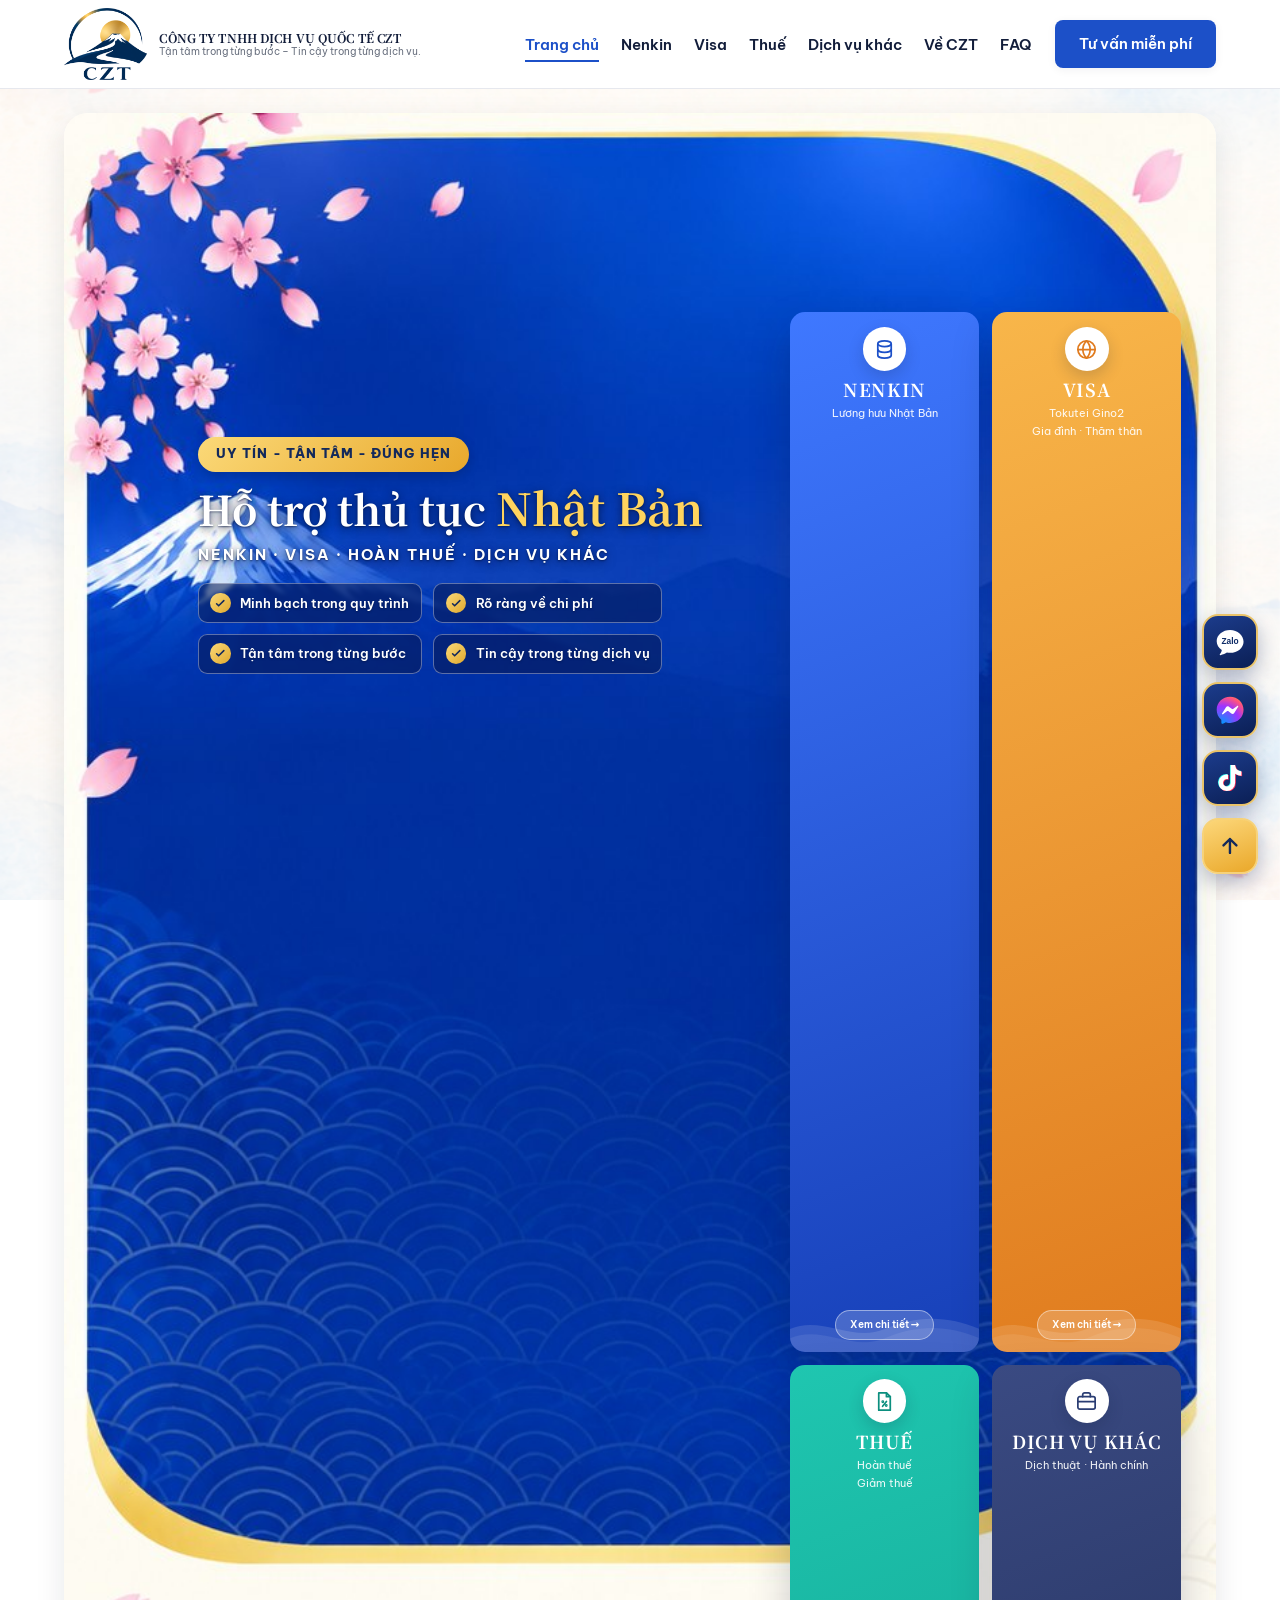
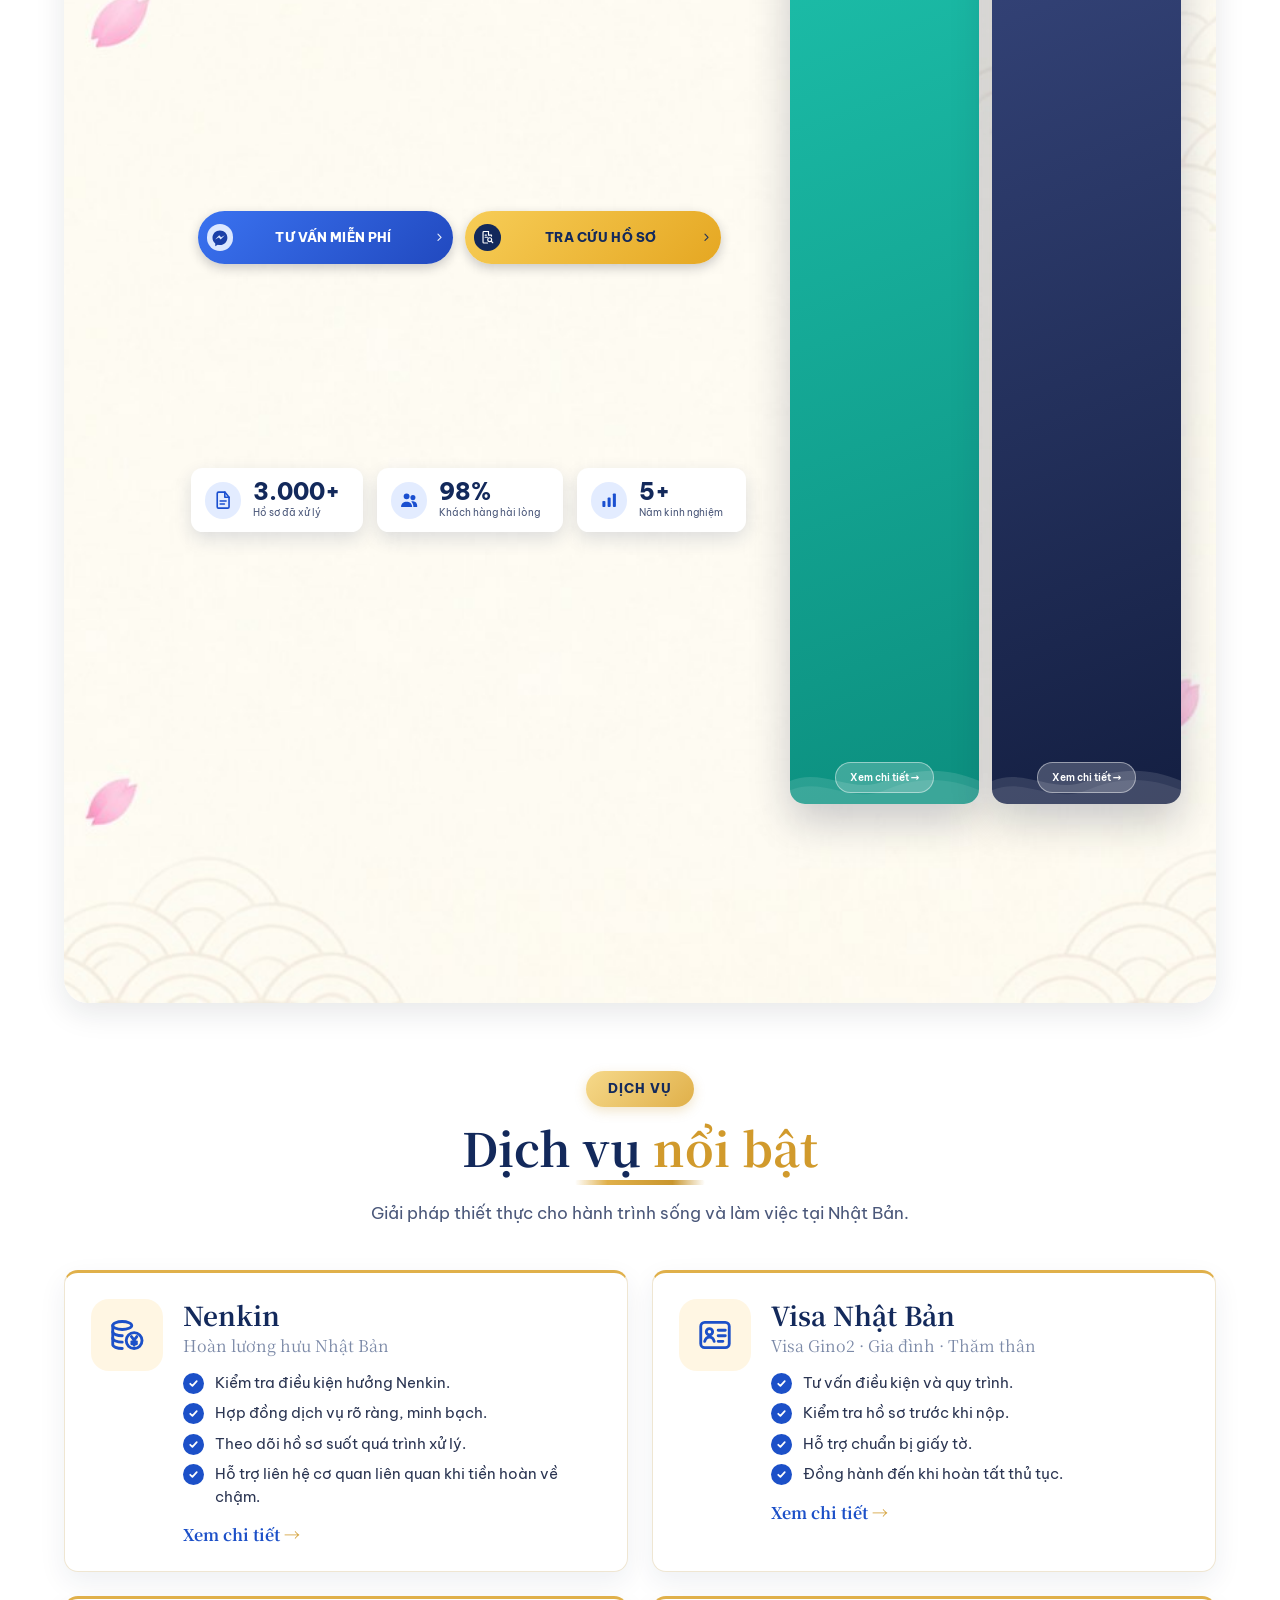
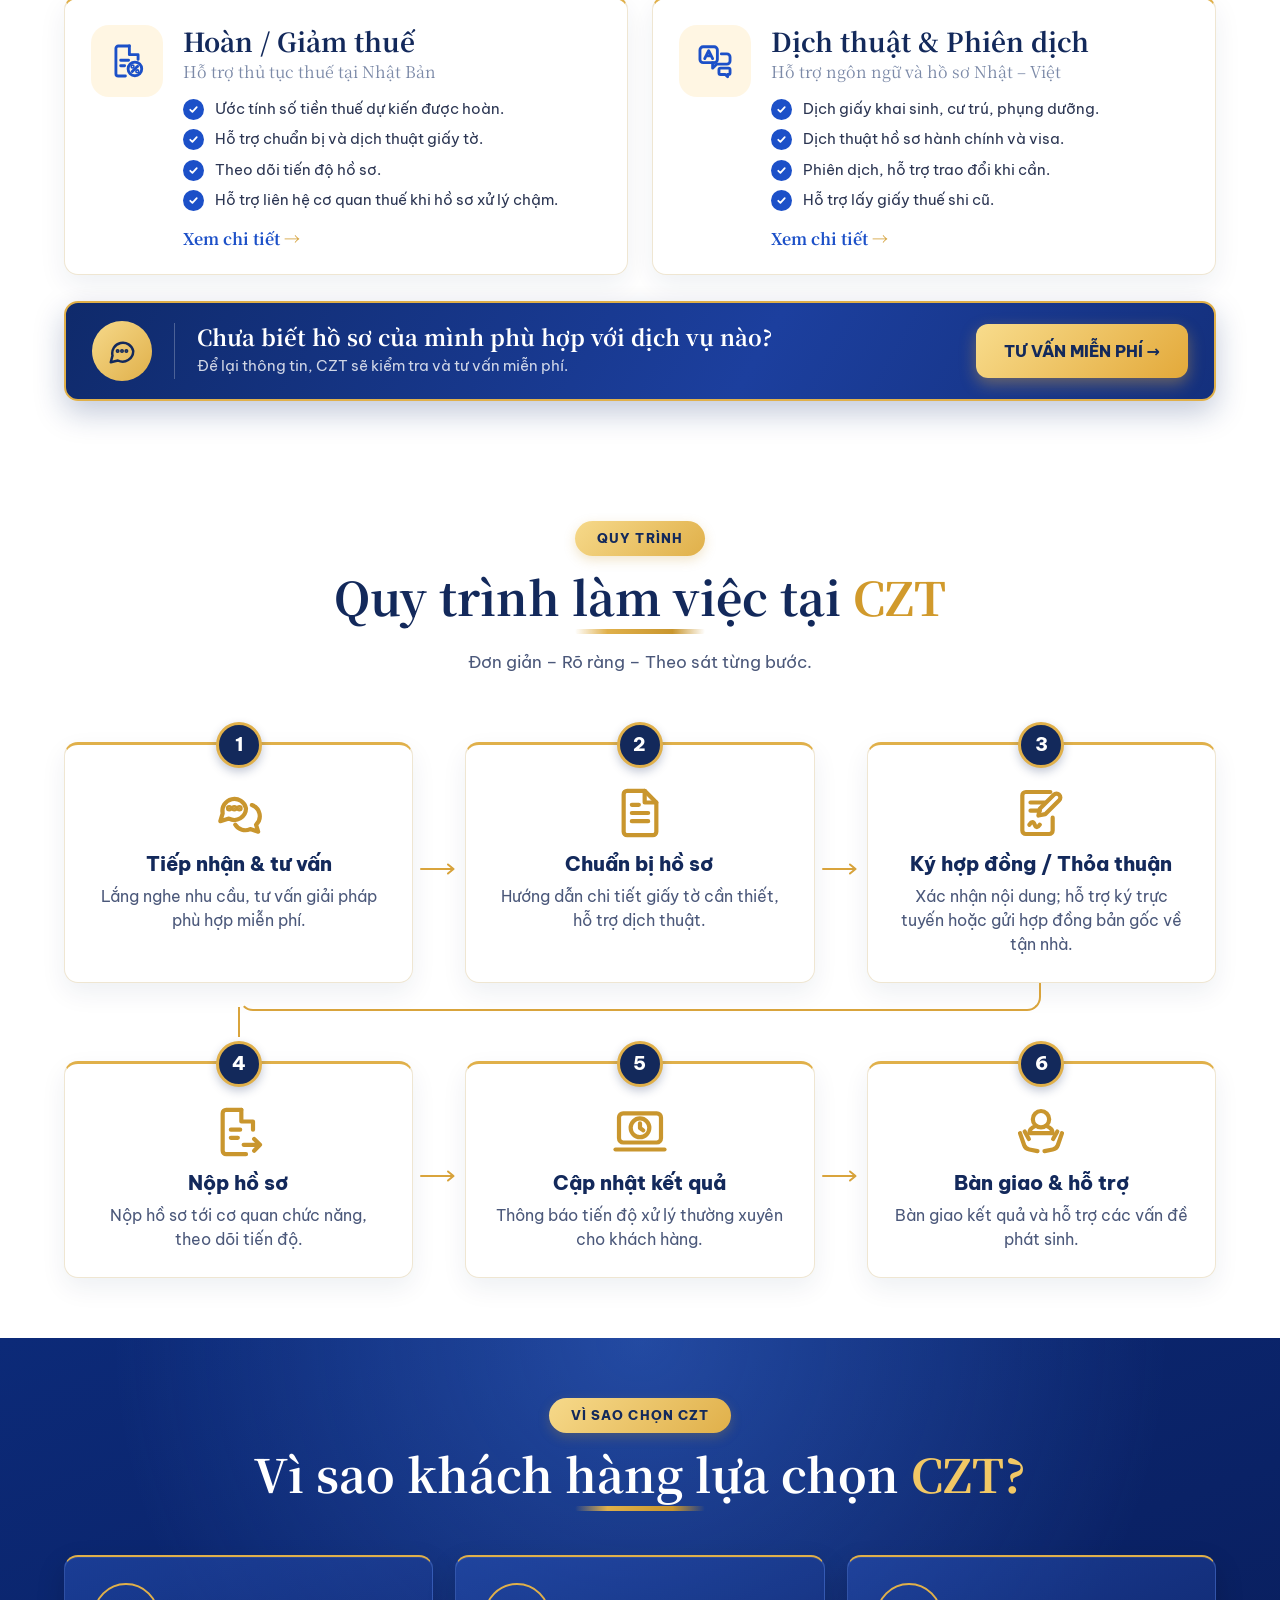
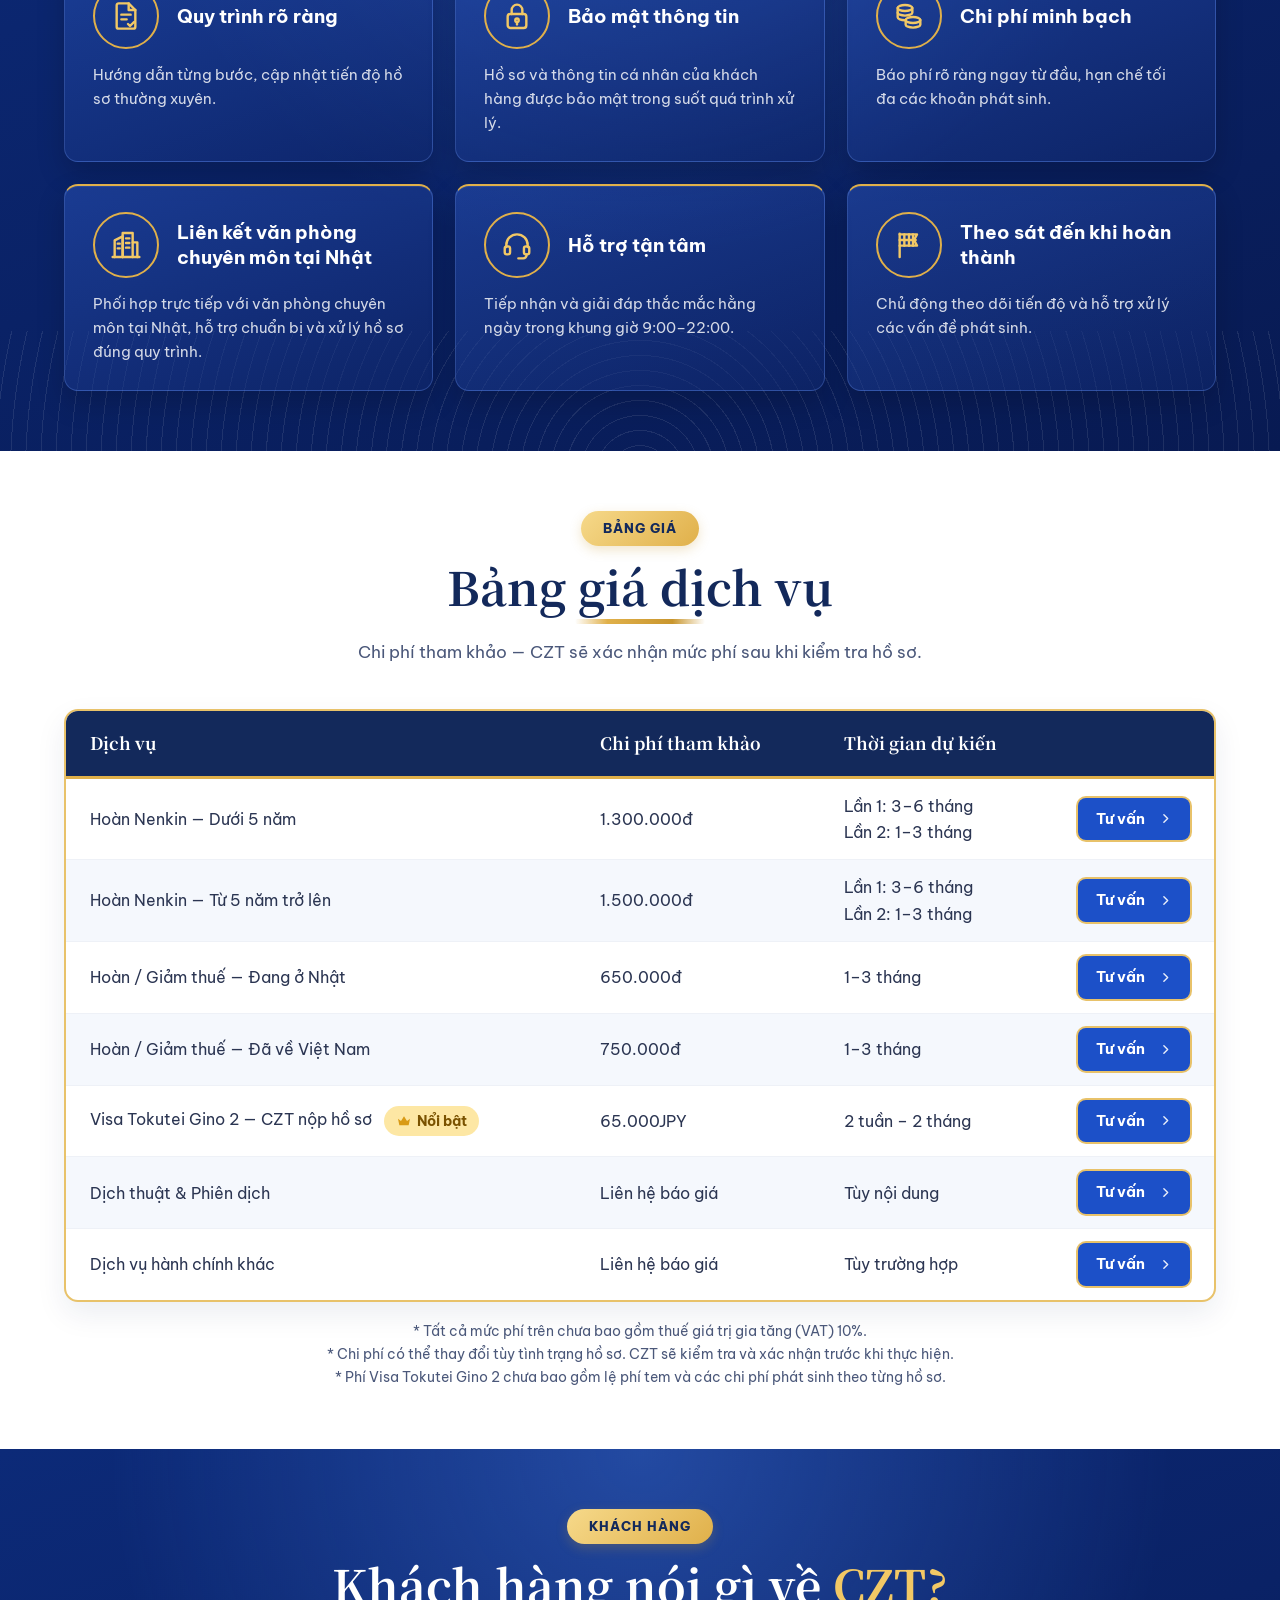
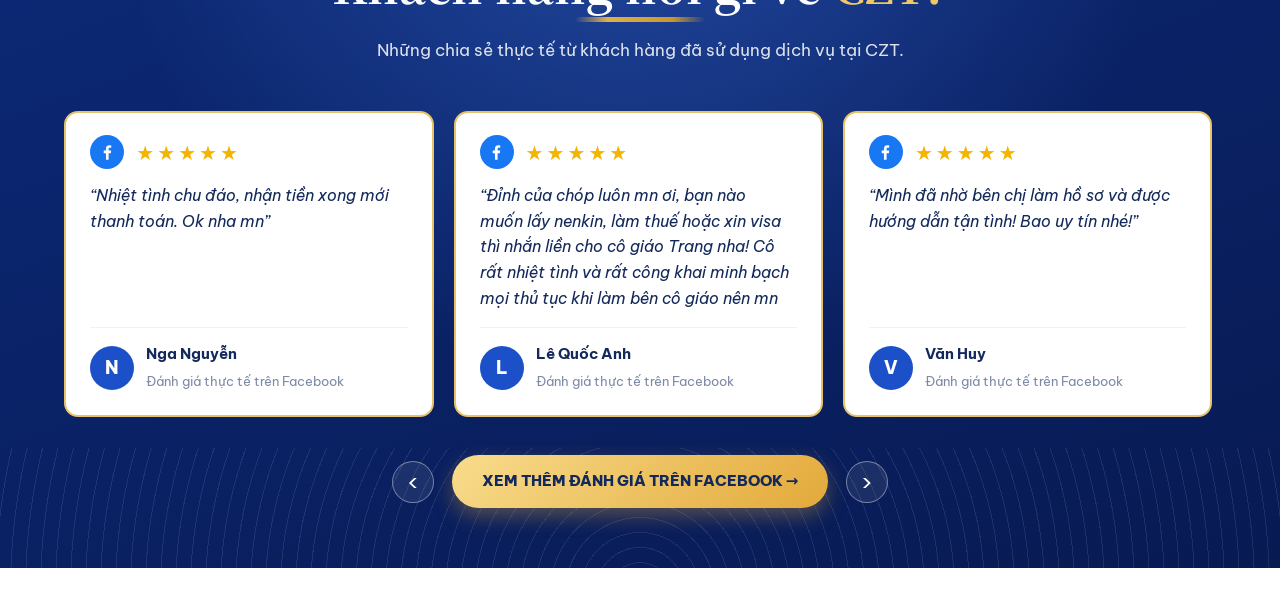
==== index.html @ 3c556da4 "Banner trang chủ 2 nút cân đối; mục Lưu ý giấy tờ Nenkin dạng danh sách - Banner trang chủ: rút từ 3" ====
<!DOCTYPE html>
<html lang="vi">
<head>
<meta charset="UTF-8">
<meta name="viewport" content="width=device-width, initial-scale=1.0">
<title>CZT - Chuyên hoàn thuế Nenkin | Visa Tokutei - Gino2 - Dịch thuật Nhật Bản</title>
<meta name="description" content="CZT chuyên hoàn thuế Nenkin, tư vấn Visa Tokutei, Visa Gino2, dịch thuật Nhật - Việt - Anh. Hỗ trợ hồ sơ nhanh chóng, uy tín, minh bạch.">
<meta name="keywords" content="Nenkin, CZT, hoàn thuế Nenkin, Visa Tokutei, Visa Gino2, dịch thuật, tư vấn visa Nhật Bản">
<meta property="og:title" content="CZT - Chuyên hoàn thuế Nenkin Nhật Bản">
<meta property="og:description" content="Nenkin - Tokutei - Gino2 - Dịch thuật. Tư vấn tận tâm, hồ sơ chuẩn, tiến độ nhanh.">
<meta property="og:type" content="website">
<link rel="icon" type="image/png" href="assets/logos/czt-favicon-2026.png">
<link rel="preconnect" href="https://fonts.googleapis.com">
<link rel="preconnect" href="https://fonts.gstatic.com" crossorigin>
<link href="https://fonts.googleapis.com/css2?family=Be+Vietnam+Pro:wght@400;500;600;700;800&family=Comfortaa:wght@500;600;700&family=Noto+Serif+JP:wght@600;700&display=swap" rel="stylesheet">
<link rel="stylesheet" href="css/style.css?v=20261023d">
</head>
<body class="home-page">

<!-- ============ HEADER / NAV ============ -->
<header class="header" id="header">
  <div class="container header__inner">
    <a href="index.html" class="logo">
      <img src="assets/logos/czt-logo-2026.png" alt="CZT - CZT International Service" class="logo__img">
      <span class="logo__text">
        <strong>CÔNG TY TNHH DỊCH VỤ QUỐC TẾ CZT</strong>
        <small>Tận tâm trong từng bước – Tin cậy trong từng dịch vụ.</small>
      </span>
    </a>

    <nav class="nav" id="nav">
      <ul>
        <li><a href="index.html" class="is-active">Trang chủ</a></li>
        <li><a href="nenkin.html">Nenkin</a></li>
        <li><a href="visa.html">Visa</a></li>
        <li><a href="thue.html">Thuế</a></li>
        <li><a href="dich-vu-khac.html">Dịch vụ khác</a></li>
        <li><a href="ve-czt.html">Về CZT</a></li>
        <li><a href="faq.html">FAQ</a></li>
      </ul>
    </nav>

    <div class="header__cta">
      <a href="#contact" class="btn btn--primary">Tư vấn miễn phí</a>
      <button class="nav-toggle" id="navToggle" aria-label="Mở menu">
        <span></span><span></span><span></span>
      </button>
    </div>
  </div>
</header>

<!-- ============ 1. BANNER ============ -->
<section class="hm-banner" id="home">
  <div class="container">
    <h1 class="sr-only">Hỗ trợ thủ tục Nhật Bản &ndash; Nenkin, Visa, Hoàn thuế, Dịch vụ khác | CZT</h1>
    <div class="hm-banner__stage">
    <div class="hm-banner__wrap">
      <picture>
        <source media="(max-width: 860px)" srcset="assets/docs/home/banner-mobile-2026.jpg?v=20261023" width="853" height="1844">
        <img class="hm-banner__img" src="assets/docs/home/banner-desktop-2026.jpg?v=20261023"
             alt="Hỗ trợ thủ tục Nhật Bản: Nenkin, Visa, Hoàn thuế, Dịch vụ khác. 3,000+ hồ sơ đã xử lý, 98% khách hàng hài lòng, 5+ năm kinh nghiệm."
             width="1927" height="816">
      </picture>
      <div class="hm-bt" aria-hidden="true">
        <span class="hm-bt__badge">Uy tín - Tận tâm - Đúng hẹn</span>
        <p class="hm-bt__title">Hỗ trợ thủ tục <span>Nhật Bản</span></p>
        <p class="hm-bt__sub">Nenkin · Visa · Hoàn thuế · Dịch vụ khác</p>
        <ul class="hm-bt__checks">
          <li><span class="hm-bt__chk"><svg viewBox="0 0 24 24" fill="none" stroke="currentColor" stroke-width="3" stroke-linecap="round" stroke-linejoin="round" aria-hidden="true"><path d="M5 13l4 4L19 7"/></svg></span>Minh bạch trong quy trình</li>
          <li><span class="hm-bt__chk"><svg viewBox="0 0 24 24" fill="none" stroke="currentColor" stroke-width="3" stroke-linecap="round" stroke-linejoin="round" aria-hidden="true"><path d="M5 13l4 4L19 7"/></svg></span>Rõ ràng về chi phí</li>
          <li><span class="hm-bt__chk"><svg viewBox="0 0 24 24" fill="none" stroke="currentColor" stroke-width="3" stroke-linecap="round" stroke-linejoin="round" aria-hidden="true"><path d="M5 13l4 4L19 7"/></svg></span>Tận tâm trong từng bước</li>
          <li><span class="hm-bt__chk"><svg viewBox="0 0 24 24" fill="none" stroke="currentColor" stroke-width="3" stroke-linecap="round" stroke-linejoin="round" aria-hidden="true"><path d="M5 13l4 4L19 7"/></svg></span>Tin cậy trong từng dịch vụ</li>
        </ul>
      </div>
      <div class="hm-bs" aria-hidden="true">
        <div class="hm-bs__item"><span class="hm-bs__ic"><svg viewBox="0 0 24 24" fill="none" stroke="currentColor" stroke-width="1.9" stroke-linecap="round" stroke-linejoin="round"><path d="M14 2.5H6.5A1.5 1.5 0 0 0 5 4v16a1.5 1.5 0 0 0 1.5 1.5h11A1.5 1.5 0 0 0 19 20V8.5z"/><path d="M14 2.5V8.5h5M8.5 13h7M8.5 16.5h5"/></svg></span><span><strong>3.000+</strong><small>Hồ sơ đã xử lý</small></span></div>
        <div class="hm-bs__item"><span class="hm-bs__ic"><svg viewBox="0 0 24 24" fill="currentColor"><path d="M9 11a3.5 3.5 0 1 0 0-7 3.5 3.5 0 0 0 0 7zm7.5 1a3 3 0 1 0 0-6 3 3 0 0 0 0 6zM2.5 19.5c0-3.3 2.9-5.7 6.5-5.7s6.5 2.4 6.5 5.7v.5h-13zm14.3-6.3c2.8.3 4.7 2.4 4.7 4.9V20h-4.5v-.5c0-2.4-1-4.4-2.6-5.8.7-.3 1.5-.5 2.4-.5z"/></svg></span><span><strong>98%</strong><small>Khách hàng hài lòng</small></span></div>
        <div class="hm-bs__item"><span class="hm-bs__ic"><svg viewBox="0 0 24 24" fill="currentColor"><rect x="4" y="13" width="3.6" height="7" rx="1"/><rect x="10.2" y="9" width="3.6" height="11" rx="1"/><rect x="16.4" y="4" width="3.6" height="16" rx="1"/></svg></span><span><strong>5+</strong><small>Năm kinh nghiệm</small></span></div>
      </div>
      <div class="hm-banner__actions">
        <a href="https://m.me/tokuteicozaotrang" target="_blank" rel="noopener" class="nk-cta nk-cta--blue">
          <span class="nk-cta__ic"><svg viewBox="0 0 24 24" fill="currentColor" aria-hidden="true"><path d="M12 2C6.2 2 2 6.3 2 11.8c0 3.1 1.4 5.9 3.7 7.7V23l3.4-1.9c.9.3 1.9.4 2.9.4 5.8 0 10-4.3 10-9.8S17.8 2 12 2zm1 12.2l-2.5-2.7-5 2.7 5.5-5.8 2.6 2.7 4.9-2.7-5.5 5.8z"/></svg></span>
          <span class="nk-cta__label">Tư vấn miễn phí</span>
          <span class="nk-cta__arrow"><svg viewBox="0 0 24 24" fill="none" stroke="currentColor" stroke-width="2.6" stroke-linecap="round" stroke-linejoin="round" aria-hidden="true"><path d="M9 5l7 7-7 7"/></svg></span>
        </a>
        <a href="nenkin.html#tra-cuu-ho-so" class="nk-cta nk-cta--gold">
          <span class="nk-cta__ic"><svg viewBox="0 0 24 24" fill="none" stroke="currentColor" stroke-width="1.9" stroke-linecap="round" stroke-linejoin="round" aria-hidden="true"><path d="M14 2.5H6.5A1.5 1.5 0 0 0 5 4v16a1.5 1.5 0 0 0 1.5 1.5h6"/><path d="M14 2.5V8.5h5V10"/><path d="M8.5 12h4"/><path d="M8.5 8.5h2"/><circle cx="16" cy="16" r="3.2"/><path d="M18.4 18.4 21 21"/></svg></span>
          <span class="nk-cta__label">Tra cứu hồ sơ</span>
          <span class="nk-cta__arrow"><svg viewBox="0 0 24 24" fill="none" stroke="currentColor" stroke-width="2.6" stroke-linecap="round" stroke-linejoin="round" aria-hidden="true"><path d="M9 5l7 7-7 7"/></svg></span>
        </a>
      </div>
    </div>
      <div class="hm-banner__cards">
        <a href="nenkin.html" class="hero-card hero-card--nenkin">
          <span class="hero-card__icon">
            <svg viewBox="0 0 24 24" fill="none" stroke="currentColor" stroke-width="1.8" stroke-linecap="round" stroke-linejoin="round" aria-hidden="true"><ellipse cx="12" cy="6" rx="7" ry="3"/><path d="M5 6v6c0 1.66 3.13 3 7 3s7-1.34 7-3V6"/><path d="M5 12v6c0 1.66 3.13 3 7 3s7-1.34 7-3v-6"/></svg>
          </span>
          <strong>NENKIN</strong>
          <span class="hero-card__sub">Lương hưu Nhật Bản</span>
          <span class="hero-card__link">Xem chi tiết →</span>
          <svg class="hero-card__wave" viewBox="0 0 240 60" preserveAspectRatio="none" aria-hidden="true"><path d="M0 30 C40 12 80 48 120 30 S200 12 240 30 V60 H0 Z" fill="rgba(255,255,255,0.12)"/><path d="M0 42 C40 24 80 60 120 42 S200 24 240 42 V60 H0 Z" fill="rgba(255,255,255,0.08)"/></svg>
        </a>
        <a href="visa.html" class="hero-card hero-card--visa">
          <span class="hero-card__icon">
            <svg viewBox="0 0 24 24" fill="none" stroke="currentColor" stroke-width="1.8" stroke-linecap="round" stroke-linejoin="round" aria-hidden="true"><circle cx="12" cy="12" r="9"/><path d="M3 12h18"/><path d="M12 3c2.5 2.5 3.8 5.6 3.8 9S14.5 18.5 12 21c-2.5-2.5-3.8-5.6-3.8-9S9.5 5.5 12 3z"/></svg>
          </span>
          <strong>VISA</strong>
          <span class="hero-card__sub">Tokutei Gino2<br>Gia đình · Thăm thân</span>
          <span class="hero-card__link">Xem chi tiết →</span>
          <svg class="hero-card__wave" viewBox="0 0 240 60" preserveAspectRatio="none" aria-hidden="true"><path d="M0 30 C40 12 80 48 120 30 S200 12 240 30 V60 H0 Z" fill="rgba(255,255,255,0.12)"/><path d="M0 42 C40 24 80 60 120 42 S200 24 240 42 V60 H0 Z" fill="rgba(255,255,255,0.08)"/></svg>
        </a>
        <a href="thue.html" class="hero-card hero-card--thue">
          <span class="hero-card__icon">
            <svg viewBox="0 0 24 24" fill="none" stroke="currentColor" stroke-width="1.8" stroke-linecap="round" stroke-linejoin="round" aria-hidden="true"><path d="M6 3h8l4 4v14H6z"/><path d="M14 3v4h4"/><path d="M14 12l-4 5"/><circle cx="10.2" cy="12.2" r="0.6"/><circle cx="13.8" cy="16.2" r="0.6"/></svg>
          </span>
          <strong>THUẾ</strong>
          <span class="hero-card__sub">Hoàn thuế<br>Giảm thuế</span>
          <span class="hero-card__link">Xem chi tiết →</span>
          <svg class="hero-card__wave" viewBox="0 0 240 60" preserveAspectRatio="none" aria-hidden="true"><path d="M0 30 C40 12 80 48 120 30 S200 12 240 30 V60 H0 Z" fill="rgba(255,255,255,0.12)"/><path d="M0 42 C40 24 80 60 120 42 S200 24 240 42 V60 H0 Z" fill="rgba(255,255,255,0.08)"/></svg>
        </a>
        <a href="dich-vu-khac.html" class="hero-card hero-card--other">
          <span class="hero-card__icon">
            <svg viewBox="0 0 24 24" fill="none" stroke="currentColor" stroke-width="1.8" stroke-linecap="round" stroke-linejoin="round" aria-hidden="true"><rect x="3" y="7" width="18" height="13" rx="2"/><path d="M8 7V5a2 2 0 0 1 2-2h4a2 2 0 0 1 2 2v2"/><path d="M3 12h18"/></svg>
          </span>
          <strong>DỊCH VỤ KHÁC</strong>
          <span class="hero-card__sub">Dịch thuật · Hành chính</span>
          <span class="hero-card__link">Xem chi tiết →</span>
          <svg class="hero-card__wave" viewBox="0 0 240 60" preserveAspectRatio="none" aria-hidden="true"><path d="M0 30 C40 12 80 48 120 30 S200 12 240 30 V60 H0 Z" fill="rgba(255,255,255,0.12)"/><path d="M0 42 C40 24 80 60 120 42 S200 24 240 42 V60 H0 Z" fill="rgba(255,255,255,0.08)"/></svg>
        </a>
      </div>
    </div>
  </div>
</section>

<!-- Floating action buttons -->
<div class="floating-actions">
  <a href="https://zalo.me/g/d9w8djm0zfuvlax0gopg" target="_blank" rel="noopener" class="fab fab--zalo" data-tip="Zalo" aria-label="Chat Zalo"><svg viewBox="0 0 48 48" aria-hidden="true"><path fill="#fff" d="M24 6C13 6 4 13.4 4 22.6c0 5.3 3 10 7.6 13-.3 2.3-1.3 4.6-2.9 6.4-.5.6-.1 1.5.7 1.4 4.2-.7 7.6-2.3 9.8-3.8 1.5.3 3.1.4 4.8.4 11 0 20-7.4 20-16.6S35 6 24 6z"/><text x="24" y="27.5" text-anchor="middle" font-family="Arial, sans-serif" font-weight="800" font-size="12.5" fill="#0d2a66">Zalo</text></svg></a>
  <a href="https://m.me/tokuteicozaotrang" target="_blank" rel="noopener" class="fab fab--mess" data-tip="Messenger" aria-label="Messenger"><svg viewBox="0 0 48 48" aria-hidden="true"><defs><radialGradient id="fabMess" cx="20%" cy="100%" r="110%"><stop offset="0" stop-color="#0099ff"/><stop offset=".6" stop-color="#a033ff"/><stop offset=".9" stop-color="#ff5280"/><stop offset="1" stop-color="#ff7061"/></radialGradient></defs><path fill="url(#fabMess)" d="M24 4C12.7 4 4 12.3 4 23.5c0 5.9 2.4 11 6.4 14.5.3.3.5.7.5 1.2l.1 3.6c0 1.1 1.2 1.9 2.2 1.4l4-1.8c.3-.2.7-.2 1.1-.1 1.8.5 3.7.8 5.7.8 11.3 0 20-8.3 20-19.5S35.3 4 24 4z"/><path fill="#fff" d="M12 29.1l5.9-9.3c.9-1.5 2.9-1.9 4.3-.8l4.7 3.5c.4.3 1 .3 1.4 0l6.3-4.8c.8-.6 1.9.4 1.4 1.2L30.1 28.2c-.9 1.5-2.9 1.9-4.3.8l-4.7-3.5c-.4-.3-1-.3-1.4 0l-6.3 4.8c-.8.6-1.9-.4-1.4-1.2z"/></svg></a>
  <a href="https://www.tiktok.com/@tokuteicozaotrang?_r=1&amp;_t=ZS-99YONA8zto4" target="_blank" rel="noopener" class="fab fab--tiktok" data-tip="TikTok" aria-label="TikTok"><svg viewBox="0 0 448 512" aria-hidden="true"><path fill="#25f4ee" transform="translate(-14 -10)" d="M448 209.9a210.1 210.1 0 0 1-122.8-39.3V349.4A162.6 162.6 0 1 1 185 188.3V278.2a74.6 74.6 0 1 0 52.2 71.2V0l88 0a121.2 121.2 0 0 0 1.9 22.2h0A122.2 122.2 0 0 0 381 102.4a121.4 121.4 0 0 0 67 20.1z"/><path fill="#fe2c55" transform="translate(14 10)" d="M448 209.9a210.1 210.1 0 0 1-122.8-39.3V349.4A162.6 162.6 0 1 1 185 188.3V278.2a74.6 74.6 0 1 0 52.2 71.2V0l88 0a121.2 121.2 0 0 0 1.9 22.2h0A122.2 122.2 0 0 0 381 102.4a121.4 121.4 0 0 0 67 20.1z"/><path fill="#fff" d="M448 209.9a210.1 210.1 0 0 1-122.8-39.3V349.4A162.6 162.6 0 1 1 185 188.3V278.2a74.6 74.6 0 1 0 52.2 71.2V0l88 0a121.2 121.2 0 0 0 1.9 22.2h0A122.2 122.2 0 0 0 381 102.4a121.4 121.4 0 0 0 67 20.1z"/></svg></a>
  <button class="fab fab--top" id="backToTop" data-tip="Lên đầu trang" aria-label="Lên đầu trang"><svg viewBox="0 0 24 24" fill="none" stroke="currentColor" stroke-width="2.4" stroke-linecap="round" stroke-linejoin="round" aria-hidden="true"><path d="M12 19V5M5.5 11.5L12 5l6.5 6.5"/></svg></button>
</div>

<!-- ============ 2. DỊCH VỤ NỔI BẬT ============ -->
<section class="hm-sec" id="services">
  <div class="container">
    <div class="hm-head">
      <span class="hm-head__tag">Dịch vụ</span>
      <h2 class="hm-head__title">Dịch vụ <span>nổi bật</span></h2>
      <span class="hm-head__swoosh" aria-hidden="true"></span>
      <p class="hm-head__sub">Giải pháp thiết thực cho hành trình sống và làm việc tại Nhật Bản.</p>
    </div>
    <div class="hm-svc-grid">
      <article class="hm-svc">
        <span class="hm-svc__ic"><svg viewBox="0 0 24 24" fill="none" stroke="currentColor" stroke-width="1.8" stroke-linecap="round" stroke-linejoin="round" aria-hidden="true"><ellipse cx="9" cy="6" rx="6" ry="2.5"/><path d="M3 6v4c0 1.4 2.7 2.5 6 2.5"/><path d="M3 10v4c0 1.4 2.7 2.5 6 2.5"/><path d="M3 14v4c0 1.4 2.7 2.5 6 2.5"/><circle cx="16.5" cy="15.5" r="5"/><path d="M14.8 13l1.7 2.2 1.7-2.2M16.5 15.2V18.5M15 16.4h3M15 17.6h3"/></svg></span>
        <div class="hm-svc__body">
          <h3>Nenkin</h3>
          <p class="hm-svc__sub">Hoàn lương hưu Nhật Bản</p>
          <ul class="hm-checks"><li>Kiểm tra điều kiện hưởng Nenkin.</li><li>Hợp đồng dịch vụ rõ ràng, minh bạch.</li><li>Theo dõi hồ sơ suốt quá trình xử lý.</li><li>Hỗ trợ liên hệ cơ quan liên quan khi tiền hoàn về chậm.</li></ul>
          <a class="hm-svc__link" href="nenkin.html">Xem chi tiết <span aria-hidden="true">→</span></a>
        </div>
      </article>
      <article class="hm-svc">
        <span class="hm-svc__ic"><svg viewBox="0 0 24 24" fill="none" stroke="currentColor" stroke-width="1.8" stroke-linecap="round" stroke-linejoin="round" aria-hidden="true"><rect x="3" y="4" width="18" height="16" rx="2.5"/><circle cx="8.5" cy="10" r="2"/><path d="M5.5 16c.5-1.8 1.7-2.7 3-2.7s2.5.9 3 2.7"/><path d="M14 9h4.5M14 12.5h4.5M14 16h3"/></svg></span>
        <div class="hm-svc__body">
          <h3>Visa Nhật Bản</h3>
          <p class="hm-svc__sub">Visa Gino2 &middot; Gia đình &middot; Thăm thân</p>
          <ul class="hm-checks"><li>Tư vấn điều kiện và quy trình.</li><li>Kiểm tra hồ sơ trước khi nộp.</li><li>Hỗ trợ chuẩn bị giấy tờ.</li><li>Đồng hành đến khi hoàn tất thủ tục.</li></ul>
          <a class="hm-svc__link" href="visa.html">Xem chi tiết <span aria-hidden="true">→</span></a>
        </div>
      </article>
      <article class="hm-svc">
        <span class="hm-svc__ic"><svg viewBox="0 0 24 24" fill="none" stroke="currentColor" stroke-width="1.8" stroke-linecap="round" stroke-linejoin="round" aria-hidden="true"><path d="M13.5 2.5H6.5A1.5 1.5 0 0 0 5 4v16a1.5 1.5 0 0 0 1.5 1.5H11"/><path d="M13.5 2.5V8H19v3"/><path d="M8 11.5h5M8 15h2.5"/><circle cx="17" cy="17" r="4.3"/><path d="M15.3 18.7l3.4-3.4"/><circle cx="15.5" cy="15.5" r=".5"/><circle cx="18.5" cy="18.5" r=".5"/></svg></span>
        <div class="hm-svc__body">
          <h3>Hoàn / Giảm thuế</h3>
          <p class="hm-svc__sub">Hỗ trợ thủ tục thuế tại Nhật Bản</p>
          <ul class="hm-checks"><li>Ước tính số tiền thuế dự kiến được hoàn.</li><li>Hỗ trợ chuẩn bị và dịch thuật giấy tờ.</li><li>Theo dõi tiến độ hồ sơ.</li><li>Hỗ trợ liên hệ cơ quan thuế khi hồ sơ xử lý chậm.</li></ul>
          <a class="hm-svc__link" href="thue.html">Xem chi tiết <span aria-hidden="true">→</span></a>
        </div>
      </article>
      <article class="hm-svc">
        <span class="hm-svc__ic"><svg viewBox="0 0 24 24" fill="none" stroke="currentColor" stroke-width="1.8" stroke-linecap="round" stroke-linejoin="round" aria-hidden="true"><rect x="2.5" y="3" width="11" height="10" rx="2"/><path d="M5.5 10.5 8 5.5l2.5 5M6.4 8.8h3.2"/><path d="M10.5 13v3.5L13 14h6.5a2 2 0 0 0 2-2V9.5a2 2 0 0 0-2-2H16"/><path d="M15.5 16.5h5a1 1 0 0 1 1 1v2a1 1 0 0 1-1 1h-.5v1.5L18.5 20.5h-3a1 1 0 0 1-1-1v-2a1 1 0 0 1 1-1z"/></svg></span>
        <div class="hm-svc__body">
          <h3>Dịch thuật &amp; Phiên dịch</h3>
          <p class="hm-svc__sub">Hỗ trợ ngôn ngữ và hồ sơ Nhật &ndash; Việt</p>
          <ul class="hm-checks"><li>Dịch giấy khai sinh, cư trú, phụng dưỡng.</li><li>Dịch thuật hồ sơ hành chính và visa.</li><li>Phiên dịch, hỗ trợ trao đổi khi cần.</li><li>Hỗ trợ lấy giấy thuế shi cũ.</li></ul>
          <a class="hm-svc__link" href="dich-vu-khac.html">Xem chi tiết <span aria-hidden="true">→</span></a>
        </div>
      </article>
    </div>
    <div class="hm-ctabar">
      <span class="hm-ctabar__ic"><svg viewBox="0 0 24 24" fill="none" stroke="currentColor" stroke-width="2" stroke-linecap="round" stroke-linejoin="round" aria-hidden="true"><path d="M21 12a8.5 8.5 0 0 1-12.3 7.6L3 21l1.4-5.3A8.5 8.5 0 1 1 21 12z"/><circle cx="8.5" cy="12" r=".6" fill="currentColor"/><circle cx="12" cy="12" r=".6" fill="currentColor"/><circle cx="15.5" cy="12" r=".6" fill="currentColor"/></svg></span>
      <div class="hm-ctabar__text">
        <strong>Chưa biết hồ sơ của mình phù hợp với dịch vụ nào?</strong>
        <span>Để lại thông tin, CZT sẽ kiểm tra và tư vấn miễn phí.</span>
      </div>
      <a class="hm-ctabar__btn" href="#contact">Tư vấn miễn phí <span aria-hidden="true">→</span></a>
    </div>
  </div>
</section>

<!-- ============ 3. QUY TRÌNH LÀM VIỆC ============ -->
<section class="hm-sec" id="process">
  <div class="container">
    <div class="hm-head">
      <span class="hm-head__tag">Quy trình</span>
      <h2 class="hm-head__title">Quy trình làm việc tại <span>CZT</span></h2>
      <span class="hm-head__swoosh" aria-hidden="true"></span>
      <p class="hm-head__sub">Đơn giản &ndash; Rõ ràng &ndash; Theo sát từng bước.</p>
    </div>
    <div class="hm-steps">
      <div class="hm-step">
        <span class="hm-step__num">1</span>
        <span class="hm-step__ic"><svg viewBox="0 0 24 24" fill="none" stroke="currentColor" stroke-width="1.8" stroke-linecap="round" stroke-linejoin="round" aria-hidden="true"><path d="M15 10a5 5 0 0 1-7.3 4.4L4 15.5l1-3.3A5 5 0 1 1 15 10z"/><path d="M17.5 8.6A5 5 0 0 1 19.3 17l.9 3-3.4-1.1A5 5 0 0 1 10.4 17"/><circle cx="7.8" cy="10" r=".5" fill="currentColor"/><circle cx="10" cy="10" r=".5" fill="currentColor"/><circle cx="12.2" cy="10" r=".5" fill="currentColor"/></svg></span>
        <h3>Tiếp nhận &amp; tư vấn</h3>
        <p>Lắng nghe nhu cầu, tư vấn giải pháp phù hợp miễn phí.</p>
      </div>
      <div class="hm-step">
        <span class="hm-step__num">2</span>
        <span class="hm-step__ic"><svg viewBox="0 0 24 24" fill="none" stroke="currentColor" stroke-width="1.8" stroke-linecap="round" stroke-linejoin="round" aria-hidden="true"><path d="M14 2.5H6.5A1.5 1.5 0 0 0 5 4v16a1.5 1.5 0 0 0 1.5 1.5h11A1.5 1.5 0 0 0 19 20V7.5z"/><path d="M14 2.5v5h5"/><path d="M8.5 12h7M8.5 15.5h7M8.5 8.5h3"/></svg></span>
        <h3>Chuẩn bị hồ sơ</h3>
        <p>Hướng dẫn chi tiết giấy tờ cần thiết, hỗ trợ dịch thuật.</p>
      </div>
      <div class="hm-step">
        <span class="hm-step__num">3</span>
        <span class="hm-step__ic"><svg viewBox="0 0 24 24" fill="none" stroke="currentColor" stroke-width="1.8" stroke-linecap="round" stroke-linejoin="round" aria-hidden="true"><path d="M16 3H5.5A1.5 1.5 0 0 0 4 4.5v15A1.5 1.5 0 0 0 5.5 21h10A1.5 1.5 0 0 0 17 19.5V14"/><path d="M7.5 7.5h6M7.5 11h4"/><path d="M7 17c1-1.4 1.8-1.4 2.3 0s1.3 1.4 2.2 0"/><path d="M19.8 4.2a1.6 1.6 0 0 1 0 2.3l-6 6-2.9.6.6-2.9 6-6a1.6 1.6 0 0 1 2.3 0z"/></svg></span>
        <h3>Ký hợp đồng / Thỏa thuận</h3>
        <p>Xác nhận nội dung; hỗ trợ ký trực tuyến hoặc gửi hợp đồng bản gốc về tận nhà.</p>
      </div>
      <div class="hm-steps__turn" aria-hidden="true"></div>
      <div class="hm-step">
        <span class="hm-step__num">4</span>
        <span class="hm-step__ic"><svg viewBox="0 0 24 24" fill="none" stroke="currentColor" stroke-width="1.8" stroke-linecap="round" stroke-linejoin="round" aria-hidden="true"><path d="M13 2.5H6.5A1.5 1.5 0 0 0 5 4v16a1.5 1.5 0 0 0 1.5 1.5H15"/><path d="M13 2.5V7.5h5V11"/><path d="M8.5 11h4M8.5 14.5h3"/><path d="M14 17.5h7M18.5 15l2.5 2.5-2.5 2.5"/></svg></span>
        <h3>Nộp hồ sơ</h3>
        <p>Nộp hồ sơ tới cơ quan chức năng, theo dõi tiến độ.</p>
      </div>
      <div class="hm-step">
        <span class="hm-step__num">5</span>
        <span class="hm-step__ic"><svg viewBox="0 0 24 24" fill="none" stroke="currentColor" stroke-width="1.8" stroke-linecap="round" stroke-linejoin="round" aria-hidden="true"><rect x="3" y="4" width="18" height="12.5" rx="1.8"/><path d="M1.5 19.5h21"/><circle cx="12" cy="10.2" r="4"/><path d="M12 8.3v2l1.4 1"/></svg></span>
        <h3>Cập nhật kết quả</h3>
        <p>Thông báo tiến độ xử lý thường xuyên cho khách hàng.</p>
      </div>
      <div class="hm-step">
        <span class="hm-step__num">6</span>
        <span class="hm-step__ic"><svg viewBox="0 0 24 24" fill="none" stroke="currentColor" stroke-width="1.8" stroke-linecap="round" stroke-linejoin="round" aria-hidden="true"><circle cx="12" cy="6.5" r="3.5"/><path d="M9.5 9.5c-1.5.6-2.5 1.7-2.5 3h10c0-1.3-1-2.4-2.5-3"/><path d="M3 12.5l1.8 5.2c.3.9 1.2 1.6 2.2 1.8l3.5.7M21 12.5l-1.8 5.2c-.3.9-1.2 1.6-2.2 1.8l-3.5.7"/><path d="M5 11.8 6.8 15M19 11.8 17.2 15"/></svg></span>
        <h3>Bàn giao &amp; hỗ trợ</h3>
        <p>Bàn giao kết quả và hỗ trợ các vấn đề phát sinh.</p>
      </div>
    </div>
  </div>
</section>

<!-- ============ 4. VÌ SAO CHỌN CZT ============ -->
<section class="hm-sec hm-sec--dark" id="why">
  <div class="container">
    <div class="hm-head hm-head--light">
      <span class="hm-head__tag">Vì sao chọn CZT</span>
      <h2 class="hm-head__title">Vì sao khách hàng lựa chọn <span>CZT?</span></h2>
      <span class="hm-head__swoosh" aria-hidden="true"></span>
    </div>
    <div class="hm-why-grid">
      <div class="hm-why">
        <div class="hm-why__top"><span class="hm-why__ic"><svg viewBox="0 0 24 24" fill="none" stroke="currentColor" stroke-width="1.8" stroke-linecap="round" stroke-linejoin="round" aria-hidden="true"><path d="M14 2.5H6.5A1.5 1.5 0 0 0 5 4v16a1.5 1.5 0 0 0 1.5 1.5h11A1.5 1.5 0 0 0 19 20V7.5z"/><path d="M14 2.5v5h5"/><path d="M8.5 11h7M8.5 14.5h4"/><path d="M13.5 18l1.5 1.5 3-3"/></svg></span><h3>Quy trình rõ ràng</h3></div>
        <p>Hướng dẫn từng bước, cập nhật tiến độ hồ sơ thường xuyên.</p>
      </div>
      <div class="hm-why">
        <div class="hm-why__top"><span class="hm-why__ic"><svg viewBox="0 0 24 24" fill="none" stroke="currentColor" stroke-width="1.8" stroke-linecap="round" stroke-linejoin="round" aria-hidden="true"><rect x="5" y="10.5" width="14" height="10.5" rx="2"/><path d="M8 10.5V7.5a4 4 0 0 1 8 0v3"/><circle cx="12" cy="15.2" r="1.3"/><path d="M12 16.5v1.8"/></svg></span><h3>Bảo mật thông tin</h3></div>
        <p>Hồ sơ và thông tin cá nhân của khách hàng được bảo mật trong suốt quá trình xử lý.</p>
      </div>
      <div class="hm-why">
        <div class="hm-why__top"><span class="hm-why__ic"><svg viewBox="0 0 24 24" fill="none" stroke="currentColor" stroke-width="1.8" stroke-linecap="round" stroke-linejoin="round" aria-hidden="true"><ellipse cx="9" cy="6" rx="5.5" ry="2.2"/><path d="M3.5 6v3.5c0 1.2 2.5 2.2 5.5 2.2s5.5-1 5.5-2.2V6"/><path d="M3.5 9.5V13c0 1.2 2.5 2.2 5.5 2.2"/><ellipse cx="15" cy="15" rx="5.5" ry="2.2"/><path d="M9.5 15v3.5c0 1.2 2.5 2.2 5.5 2.2s5.5-1 5.5-2.2V15"/></svg></span><h3>Chi phí minh bạch</h3></div>
        <p>Báo phí rõ ràng ngay từ đầu, hạn chế tối đa các khoản phát sinh.</p>
      </div>
      <div class="hm-why">
        <div class="hm-why__top"><span class="hm-why__ic"><svg viewBox="0 0 24 24" fill="none" stroke="currentColor" stroke-width="1.8" stroke-linecap="round" stroke-linejoin="round" aria-hidden="true"><path d="M3.5 21V8.5l6-3v15.5"/><path d="M9.5 21V3h7.5v18"/><path d="M17 10h3.5v11"/><path d="M2 21h20"/><path d="M12 7h2.5M12 10.5h2.5M12 14h2.5M5.8 11h1.5M5.8 14.5h1.5"/></svg></span><h3>Liên kết văn phòng chuyên môn tại Nhật</h3></div>
        <p>Phối hợp trực tiếp với văn phòng chuyên môn tại Nhật, hỗ trợ chuẩn bị và xử lý hồ sơ đúng quy trình.</p>
      </div>
      <div class="hm-why">
        <div class="hm-why__top"><span class="hm-why__ic"><svg viewBox="0 0 24 24" fill="none" stroke="currentColor" stroke-width="1.8" stroke-linecap="round" stroke-linejoin="round" aria-hidden="true"><path d="M4 13.5V12a8 8 0 0 1 16 0v1.5"/><rect x="2.8" y="13" width="4" height="6" rx="1.6"/><rect x="17.2" y="13" width="4" height="6" rx="1.6"/><path d="M19.2 19v.5a2.5 2.5 0 0 1-2.5 2.5H13"/></svg></span><h3>Hỗ trợ tận tâm</h3></div>
        <p>Tiếp nhận và giải đáp thắc mắc hằng ngày trong khung giờ 9:00&ndash;22:00.</p>
      </div>
      <div class="hm-why">
        <div class="hm-why__top"><span class="hm-why__ic"><svg viewBox="0 0 24 24" fill="none" stroke="currentColor" stroke-width="1.8" stroke-linecap="round" stroke-linejoin="round" aria-hidden="true"><path d="M5 21V3.5"/><path d="M5 4h13l-2.2 4.2L18 12.5H5"/><path d="M8.5 4v8.5M12 4v8.5M15 4v8.5M5 8.2h12"/></svg></span><h3>Theo sát đến khi hoàn thành</h3></div>
        <p>Chủ động theo dõi tiến độ và hỗ trợ xử lý các vấn đề phát sinh.</p>
      </div>
    </div>
  </div>
</section>

<!-- ============ 5. BẢNG GIÁ ============ -->
<section class="hm-sec" id="pricing">
  <div class="container">
    <div class="hm-head">
      <span class="hm-head__tag">Bảng giá</span>
      <h2 class="hm-head__title">Bảng giá dịch vụ</h2>
      <span class="hm-head__swoosh" aria-hidden="true"></span>
      <p class="hm-head__sub">Chi phí tham khảo &mdash; CZT sẽ xác nhận mức phí sau khi kiểm tra hồ sơ.</p>
    </div>
    <div class="hm-price">
      <table class="hm-price__table">
        <thead><tr><th>Dịch vụ</th><th>Chi phí tham khảo</th><th>Thời gian dự kiến</th><th><span class="sr-only">Tư vấn</span></th></tr></thead>
        <tbody>
          <tr><td data-label="Dịch vụ">Hoàn Nenkin &mdash; Dưới 5 năm</td><td data-label="Chi phí tham khảo">1.300.000đ</td><td data-label="Thời gian dự kiến">Lần 1: 3&ndash;6 tháng<br>Lần 2: 1&ndash;3 tháng</td><td><a class="hm-price__btn" href="#contact">Tư vấn <span class="nk-cta__arrow"><svg viewBox="0 0 24 24" fill="none" stroke="currentColor" stroke-width="2.6" stroke-linecap="round" stroke-linejoin="round" aria-hidden="true"><path d="M9 5l7 7-7 7"/></svg></span></a></td></tr>
          <tr><td data-label="Dịch vụ">Hoàn Nenkin &mdash; Từ 5 năm trở lên</td><td data-label="Chi phí tham khảo">1.500.000đ</td><td data-label="Thời gian dự kiến">Lần 1: 3&ndash;6 tháng<br>Lần 2: 1&ndash;3 tháng</td><td><a class="hm-price__btn" href="#contact">Tư vấn <span class="nk-cta__arrow"><svg viewBox="0 0 24 24" fill="none" stroke="currentColor" stroke-width="2.6" stroke-linecap="round" stroke-linejoin="round" aria-hidden="true"><path d="M9 5l7 7-7 7"/></svg></span></a></td></tr>
          <tr><td data-label="Dịch vụ">Hoàn / Giảm thuế &mdash; Đang ở Nhật</td><td data-label="Chi phí tham khảo">650.000đ</td><td data-label="Thời gian dự kiến">1&ndash;3 tháng</td><td><a class="hm-price__btn" href="#contact">Tư vấn <span class="nk-cta__arrow"><svg viewBox="0 0 24 24" fill="none" stroke="currentColor" stroke-width="2.6" stroke-linecap="round" stroke-linejoin="round" aria-hidden="true"><path d="M9 5l7 7-7 7"/></svg></span></a></td></tr>
          <tr><td data-label="Dịch vụ">Hoàn / Giảm thuế &mdash; Đã về Việt Nam</td><td data-label="Chi phí tham khảo">750.000đ</td><td data-label="Thời gian dự kiến">1&ndash;3 tháng</td><td><a class="hm-price__btn" href="#contact">Tư vấn <span class="nk-cta__arrow"><svg viewBox="0 0 24 24" fill="none" stroke="currentColor" stroke-width="2.6" stroke-linecap="round" stroke-linejoin="round" aria-hidden="true"><path d="M9 5l7 7-7 7"/></svg></span></a></td></tr>
          <tr><td data-label="Dịch vụ">Visa Tokutei Gino 2 &mdash; CZT nộp hồ sơ <span class="hm-badge"><svg viewBox="0 0 24 24" fill="currentColor" aria-hidden="true"><path d="M3 8.5l4.5 3.5L12 5l4.5 7L21 8.5l-2 10H5z"/></svg>Nổi bật</span></td><td data-label="Chi phí tham khảo">65.000JPY</td><td data-label="Thời gian dự kiến">2 tuần &ndash; 2 tháng</td><td><a class="hm-price__btn" href="#contact">Tư vấn <span class="nk-cta__arrow"><svg viewBox="0 0 24 24" fill="none" stroke="currentColor" stroke-width="2.6" stroke-linecap="round" stroke-linejoin="round" aria-hidden="true"><path d="M9 5l7 7-7 7"/></svg></span></a></td></tr>
          <tr><td data-label="Dịch vụ">Dịch thuật &amp; Phiên dịch</td><td data-label="Chi phí tham khảo">Liên hệ báo giá</td><td data-label="Thời gian dự kiến">Tùy nội dung</td><td><a class="hm-price__btn" href="#contact">Tư vấn <span class="nk-cta__arrow"><svg viewBox="0 0 24 24" fill="none" stroke="currentColor" stroke-width="2.6" stroke-linecap="round" stroke-linejoin="round" aria-hidden="true"><path d="M9 5l7 7-7 7"/></svg></span></a></td></tr>
          <tr><td data-label="Dịch vụ">Dịch vụ hành chính khác</td><td data-label="Chi phí tham khảo">Liên hệ báo giá</td><td data-label="Thời gian dự kiến">Tùy trường hợp</td><td><a class="hm-price__btn" href="#contact">Tư vấn <span class="nk-cta__arrow"><svg viewBox="0 0 24 24" fill="none" stroke="currentColor" stroke-width="2.6" stroke-linecap="round" stroke-linejoin="round" aria-hidden="true"><path d="M9 5l7 7-7 7"/></svg></span></a></td></tr>
        </tbody>
      </table>
    </div>
    <div class="hm-price__notes">
      <p>* Tất cả mức phí trên chưa bao gồm thuế giá trị gia tăng (VAT) 10%.</p>
      <p>* Chi phí có thể thay đổi tùy tình trạng hồ sơ. CZT sẽ kiểm tra và xác nhận trước khi thực hiện.</p>
      <p>* Phí Visa Tokutei Gino 2 chưa bao gồm lệ phí tem và các chi phí phát sinh theo từng hồ sơ.</p>
    </div>
  </div>
</section>

<!-- ============ 6. KHÁCH HÀNG ============ -->
<section class="hm-sec hm-sec--dark" id="testimonials">
  <div class="container">
    <div class="hm-head hm-head--light">
      <span class="hm-head__tag">Khách hàng</span>
      <h2 class="hm-head__title">Khách hàng nói gì về <span>CZT?</span></h2>
      <span class="hm-head__swoosh" aria-hidden="true"></span>
      <p class="hm-head__sub">Những chia sẻ thực tế từ khách hàng đã sử dụng dịch vụ tại CZT.</p>
    </div>
    <div class="hm-reviews" id="hmReviews">
        <figure class="hm-review">
          <div class="hm-review__top"><span class="hm-review__fb"><svg viewBox="0 0 24 24" fill="currentColor" aria-hidden="true"><path d="M13.4 21v-8.2h2.8l.42-3.24h-3.22V7.49c0-.94.26-1.58 1.6-1.58h1.72V3.01c-.3-.04-1.32-.13-2.5-.13-2.48 0-4.18 1.51-4.18 4.29v2.39H7.24v3.24h2.8V21h3.36z"/></svg></span><span class="hm-review__stars" aria-label="5 sao">★★★★★</span></div>
          <blockquote>&ldquo;Nơi đáng tin cậy để lấy nenkin, hỗ trợ nhiệt tình, chu đáo, 5 ⭐ cho cô giáo ạ, uy tín nha mn 👍&rdquo;</blockquote>
          <figcaption><span class="hm-review__avatar">P</span><span><strong>Phan Chuẩn</strong><small>Đánh giá thực tế trên Facebook</small></span></figcaption>
        </figure>
        <figure class="hm-review">
          <div class="hm-review__top"><span class="hm-review__fb"><svg viewBox="0 0 24 24" fill="currentColor" aria-hidden="true"><path d="M13.4 21v-8.2h2.8l.42-3.24h-3.22V7.49c0-.94.26-1.58 1.6-1.58h1.72V3.01c-.3-.04-1.32-.13-2.5-.13-2.48 0-4.18 1.51-4.18 4.29v2.39H7.24v3.24h2.8V21h3.36z"/></svg></span><span class="hm-review__stars" aria-label="5 sao">★★★★★</span></div>
          <blockquote>&ldquo;Hỗ trợ nhiệt tình, thanh toán sau quá uy tín nha mn&rdquo;</blockquote>
          <figcaption><span class="hm-review__avatar">Đ</span><span><strong>Đạt Nguyễn</strong><small>Đánh giá thực tế trên Facebook</small></span></figcaption>
        </figure>
        <figure class="hm-review">
          <div class="hm-review__top"><span class="hm-review__fb"><svg viewBox="0 0 24 24" fill="currentColor" aria-hidden="true"><path d="M13.4 21v-8.2h2.8l.42-3.24h-3.22V7.49c0-.94.26-1.58 1.6-1.58h1.72V3.01c-.3-.04-1.32-.13-2.5-.13-2.48 0-4.18 1.51-4.18 4.29v2.39H7.24v3.24h2.8V21h3.36z"/></svg></span><span class="hm-review__stars" aria-label="5 sao">★★★★★</span></div>
          <blockquote>&ldquo;Nhiệt tình chu đáo, nhận tiền xong mới thanh toán. Ok nha mn&rdquo;</blockquote>
          <figcaption><span class="hm-review__avatar">N</span><span><strong>Nga Nguyễn</strong><small>Đánh giá thực tế trên Facebook</small></span></figcaption>
        </figure>
        <figure class="hm-review">
          <div class="hm-review__top"><span class="hm-review__fb"><svg viewBox="0 0 24 24" fill="currentColor" aria-hidden="true"><path d="M13.4 21v-8.2h2.8l.42-3.24h-3.22V7.49c0-.94.26-1.58 1.6-1.58h1.72V3.01c-.3-.04-1.32-.13-2.5-.13-2.48 0-4.18 1.51-4.18 4.29v2.39H7.24v3.24h2.8V21h3.36z"/></svg></span><span class="hm-review__stars" aria-label="5 sao">★★★★★</span></div>
          <blockquote>&ldquo;Đỉnh của chóp luôn mn ơi, bạn nào muốn lấy nenkin, làm thuế hoặc xin visa thì nhắn liền cho cô giáo Trang nha! Cô rất nhiệt tình và rất công khai minh bạch mọi thủ tục khi làm bên cô giáo nên mn cứ việc ib cho cô giáo Trang nhé. Đặc biệt là cô giáo siêu siêu dễ thương nhaaa. HÃY ĐẾN HÃY ĐẾN với CÔ GIÁO TRANG&rdquo;</blockquote>
          <figcaption><span class="hm-review__avatar">L</span><span><strong>Lê Quốc Anh</strong><small>Đánh giá thực tế trên Facebook</small></span></figcaption>
        </figure>
        <figure class="hm-review">
          <div class="hm-review__top"><span class="hm-review__fb"><svg viewBox="0 0 24 24" fill="currentColor" aria-hidden="true"><path d="M13.4 21v-8.2h2.8l.42-3.24h-3.22V7.49c0-.94.26-1.58 1.6-1.58h1.72V3.01c-.3-.04-1.32-.13-2.5-.13-2.48 0-4.18 1.51-4.18 4.29v2.39H7.24v3.24h2.8V21h3.36z"/></svg></span><span class="hm-review__stars" aria-label="5 sao">★★★★★</span></div>
          <blockquote>&ldquo;Mình đã nhờ bên chị làm hồ sơ và được hướng dẫn tận tình! Bao uy tín nhé!&rdquo;</blockquote>
          <figcaption><span class="hm-review__avatar">V</span><span><strong>Văn Huy</strong><small>Đánh giá thực tế trên Facebook</small></span></figcaption>
        </figure>
        <figure class="hm-review">
          <div class="hm-review__top"><span class="hm-review__fb"><svg viewBox="0 0 24 24" fill="currentColor" aria-hidden="true"><path d="M13.4 21v-8.2h2.8l.42-3.24h-3.22V7.49c0-.94.26-1.58 1.6-1.58h1.72V3.01c-.3-.04-1.32-.13-2.5-.13-2.48 0-4.18 1.51-4.18 4.29v2.39H7.24v3.24h2.8V21h3.36z"/></svg></span><span class="hm-review__stars" aria-label="5 sao">★★★★★</span></div>
          <blockquote>&ldquo;Thân thiện hoà nhã, làm việc nhanh gọn, nhiệt tình, uy tín, nhận tiền lần 2 mới thanh toán, rất hài lòng&rdquo;</blockquote>
          <figcaption><span class="hm-review__avatar">H</span><span><strong>Hồ Văn Linh</strong><small>Đánh giá thực tế trên Facebook</small></span></figcaption>
        </figure>
        <figure class="hm-review">
          <div class="hm-review__top"><span class="hm-review__fb"><svg viewBox="0 0 24 24" fill="currentColor" aria-hidden="true"><path d="M13.4 21v-8.2h2.8l.42-3.24h-3.22V7.49c0-.94.26-1.58 1.6-1.58h1.72V3.01c-.3-.04-1.32-.13-2.5-.13-2.48 0-4.18 1.51-4.18 4.29v2.39H7.24v3.24h2.8V21h3.36z"/></svg></span><span class="hm-review__stars" aria-label="5 sao">★★★★★</span></div>
          <blockquote>&ldquo;Hỗ trợ xin visa ginou2 chi tiết, nhanh gọn. 10đ&rdquo;</blockquote>
          <figcaption><span class="hm-review__avatar">Ý</span><span><strong>Ý</strong><small>Đánh giá thực tế trên Facebook</small></span></figcaption>
        </figure>
        <figure class="hm-review">
          <div class="hm-review__top"><span class="hm-review__fb"><svg viewBox="0 0 24 24" fill="currentColor" aria-hidden="true"><path d="M13.4 21v-8.2h2.8l.42-3.24h-3.22V7.49c0-.94.26-1.58 1.6-1.58h1.72V3.01c-.3-.04-1.32-.13-2.5-.13-2.48 0-4.18 1.51-4.18 4.29v2.39H7.24v3.24h2.8V21h3.36z"/></svg></span><span class="hm-review__stars" aria-label="5 sao">★★★★★</span></div>
          <blockquote>&ldquo;Uy tín, nhanh gọn. Nhân viên vui tính, nhiệt tình. Phải nói là uy tín số 1 Japan nhé mọi người&rdquo;</blockquote>
          <figcaption><span class="hm-review__avatar">Q</span><span><strong>Quyền</strong><small>Đánh giá thực tế trên Facebook</small></span></figcaption>
        </figure>
    </div>
    <div class="hm-reviews__nav">
      <button type="button" class="hm-reviews__arrow" data-dir="-1" aria-label="Đánh giá trước">‹</button>
      <a class="hm-reviews__more" href="https://www.facebook.com/tokuteicozaotrang/reviews/?id=100063543378380&amp;sk=reviews" target="_blank" rel="noopener">Xem thêm đánh giá trên Facebook <span aria-hidden="true">→</span></a>
      <button type="button" class="hm-reviews__arrow" data-dir="1" aria-label="Đánh giá tiếp theo">›</button>
    </div>
  </div>
</section>

<!-- ============ 7. CƠ HỘI CỘNG TÁC ============ -->
<section class="hm-sec" id="collab">
  <div class="container">
    <div class="hm-head">
      <span class="hm-head__tag">Cộng tác cùng CZT</span>
      <h2 class="hm-head__title">Cơ hội cộng tác cùng <span>CZT</span></h2>
      <span class="hm-head__swoosh" aria-hidden="true"></span>
      <p class="hm-head__sub">Thời gian linh hoạt &mdash; Thu nhập theo kết quả</p>
    </div>
    <div class="hm-collab-grid">
      <article class="hm-collab">
        <span class="hm-collab__ic"><svg viewBox="0 0 64 64" aria-hidden="true"><g fill="#1c50c8"><circle cx="32" cy="22" r="7"/><path d="M20 42c0-7 5.4-11.5 12-11.5S44 35 44 42z"/><circle cx="14" cy="28" r="5"/><path d="M5 43c0-5 4-8.5 9-8.5 2.3 0 4.3.7 5.8 2-1.3 2-2 4.2-2 6.5z"/><circle cx="50" cy="28" r="5"/><path d="M59 43c0-5-4-8.5-9-8.5-2.3 0-4.3.7-5.8 2 1.3 2 2 4.2 2 6.5z"/></g><g fill="none" stroke="#f0a02a" stroke-width="2.6" stroke-linecap="round" stroke-linejoin="round"><path d="M32 4v4M22 7l2 3.4M42 7l-2 3.4"/><path d="M14 50c4 6 10.5 9 18 9s14-3 18-9"/><path d="M45 48.5l5 1.5-.8 5.2"/><path d="M19 48.5l-5 1.5.8 5.2"/></g></svg></span>
        <div class="hm-collab__body">
          <h3>Cộng tác viên giới thiệu khách hàng</h3>
          <span class="hm-collab__tag">Nenkin &amp; Thuế</span>
          <p>Dành cho người có thể kết nối khách hàng có nhu cầu làm Nenkin hoặc hoàn/giảm thuế.</p>
          <ul class="hm-collab__list"><li>Chỉ cần giới thiệu khách hàng.</li><li>Không cần tư vấn chuyên sâu hay trực tiếp làm hồ sơ.</li><li>Thời gian linh hoạt.</li><li>Nhận phí giới thiệu theo từng khách hàng sử dụng dịch vụ thành công.</li></ul>
          <a class="hm-collab__btn" href="#contact">Đăng ký cộng tác <span aria-hidden="true">→</span></a>
        </div>
      </article>
      <article class="hm-collab">
        <span class="hm-collab__ic"><svg viewBox="0 0 64 64" aria-hidden="true"><path d="M38 6H14a4 4 0 0 0-4 4v44a4 4 0 0 0 4 4h20" fill="none" stroke="#1c50c8" stroke-width="3.2" stroke-linecap="round" stroke-linejoin="round"/><path d="M38 6v12h12v10" fill="none" stroke="#1c50c8" stroke-width="3.2" stroke-linecap="round" stroke-linejoin="round"/><path d="M38 6l12 12" fill="none" stroke="#1c50c8" stroke-width="3.2"/><path d="M18 26h20M18 34h16M18 42h10" stroke="#1c50c8" stroke-width="3.2" stroke-linecap="round"/><circle cx="46" cy="46" r="13" fill="#f0a02a"/><path d="M40 46.5l4.2 4.2 8-8.5" fill="none" stroke="#fff" stroke-width="3.4" stroke-linecap="round" stroke-linejoin="round"/></svg></span>
        <div class="hm-collab__body">
          <h3>Cộng tác viên hồ sơ Visa Gino 2</h3>
          <span class="hm-collab__tag">Hỗ trợ hồ sơ</span>
          <p>Dành cho người đã có kinh nghiệm hoặc mong muốn học cách hỗ trợ hồ sơ Visa Gino 2.</p>
          <ul class="hm-collab__list"><li>Ưu tiên người đã có kinh nghiệm xử lý hồ sơ.</li><li>Người chưa có kinh nghiệm sẽ được CZT hướng dẫn và đào tạo.</li><li>Cộng tác xử lý hồ sơ theo quy trình của CZT.</li><li>Nhận thù lao theo từng hồ sơ hoàn thành.</li></ul>
          <a class="hm-collab__btn" href="#contact">Đăng ký cộng tác <span aria-hidden="true">→</span></a>
        </div>
      </article>
    </div>
  </div>
</section>

<!-- ============ 8. LIÊN HỆ TƯ VẤN (gộp Đặt lịch + Liên hệ) ============ -->
<section class="hm-contact" id="contact">
  <div class="container hm-contact__grid">
    <div class="hm-contact__info">
      <span class="hm-head__tag">Liên hệ tư vấn</span>
      <h2 class="hm-contact__title">Tư vấn miễn phí <br>cùng <span>CZT</span></h2>
      <p class="hm-contact__desc">Nhắn tin cho CZT qua các kênh bên dưới để được kiểm tra nhu cầu và tư vấn cụ thể.</p>
      <ul class="hm-contact__checks">
        <li>Tư vấn miễn phí, không ràng buộc.</li>
        <li>Thông tin và chi phí được trao đổi rõ ràng.</li>
        <li>Bảo mật thông tin khách hàng.</li>
      </ul>
      <div class="hm-contact__channels">
        <a href="https://www.facebook.com/tokuteicozaotrang" target="_blank" rel="noopener"><svg viewBox="0 0 24 24" aria-hidden="true"><circle cx="12" cy="12" r="11" fill="#1877f2"/><path fill="#fff" d="M13.2 19.5v-6.2h2.1l.32-2.45H13.2V9.3c0-.7.2-1.19 1.2-1.19h1.29V5.93c-.22-.03-.99-.1-1.88-.1-1.86 0-3.14 1.14-3.14 3.22v1.8H8.6v2.45h2.07v6.2z"/></svg><span>Facebook</span></a>
        <a href="https://zalo.me/g/d9w8djm0zfuvlax0gopg" target="_blank" rel="noopener"><svg viewBox="0 0 24 24" aria-hidden="true"><circle cx="12" cy="12" r="11" fill="#0068ff"/><text x="12" y="14.6" text-anchor="middle" font-family="Arial, sans-serif" font-size="7.2" font-weight="700" fill="#fff">Zalo</text></svg><span>Zalo</span></a>
        <a href="https://www.tiktok.com/@tokuteicozaotrang?_r=1&amp;_t=ZS-99YONA8zto4" target="_blank" rel="noopener"><svg viewBox="0 0 24 24" aria-hidden="true"><circle cx="12" cy="12" r="11" fill="#111"/><path fill="#25f4ee" d="M14.9 6.9a3.3 3.3 0 0 1-.8-2.15h-2.17v8.7a1.84 1.84 0 1 1-1.3-1.76V9.5a4.03 4.03 0 1 0 3.42 3.98V9.26a5.4 5.4 0 0 0 3.16 1.01V8.21a3.3 3.3 0 0 1-2.31-1.31z" transform="translate(-.5 .5)"/><path fill="#fe2c55" d="M14.9 6.9a3.3 3.3 0 0 1-.8-2.15h-2.17v8.7a1.84 1.84 0 1 1-1.3-1.76V9.5a4.03 4.03 0 1 0 3.42 3.98V9.26a5.4 5.4 0 0 0 3.16 1.01V8.21a3.3 3.3 0 0 1-2.31-1.31z" transform="translate(.5 -.5)"/><path fill="#fff" d="M14.9 6.9a3.3 3.3 0 0 1-.8-2.15h-2.17v8.7a1.84 1.84 0 1 1-1.3-1.76V9.5a4.03 4.03 0 1 0 3.42 3.98V9.26a5.4 5.4 0 0 0 3.16 1.01V8.21a3.3 3.3 0 0 1-2.31-1.31z"/></svg><span>TikTok</span></a>
      </div>
      <p class="hm-contact__hours"><svg viewBox="0 0 24 24" fill="none" stroke="currentColor" stroke-width="2" stroke-linecap="round" stroke-linejoin="round" aria-hidden="true"><circle cx="12" cy="12" r="9"/><path d="M12 7v5l3.2 2"/></svg>Tiếp nhận tư vấn hằng ngày từ 9:00&ndash;22:00.</p>
    </div>
    <div class="hm-contact__map">
      <iframe title="Vị trí CZT trên Google Maps" src="https://www.google.com/maps?q=H%E1%BB%93ng%20Ti%E1%BA%BFn%2C%20Xu%C3%A2n%20B%C3%ACnh%2C%20Thanh%20H%C3%B3a%2C%20Vietnam&amp;output=embed" loading="lazy" referrerpolicy="no-referrer-when-downgrade"></iframe>
      <a class="hm-contact__addr" href="https://www.google.com/maps/search/?api=1&amp;query=H%E1%BB%93ng%20Ti%E1%BA%BFn%2C%20Xu%C3%A2n%20B%C3%ACnh%2C%20Thanh%20H%C3%B3a%2C%20Vietnam" target="_blank" rel="noopener">
        <svg viewBox="0 0 24 24" aria-hidden="true"><path fill="#e8b03c" d="M12 2a7 7 0 0 0-7 7c0 5.2 7 13 7 13s7-7.8 7-13a7 7 0 0 0-7-7z"/><circle cx="12" cy="9" r="2.6" fill="#fff"/></svg>
        <span>Thôn Hùng Tiến, Xã Xuân Bình, Tỉnh Thanh Hóa</span>
      </a>
    </div>
  </div>
</section>

<!-- ============ FOOTER ============ -->
<footer class="footer">
  <div class="container footer__inner">
    <div class="footer__col footer__brand">
      <div class="footer__logo">
        <img src="assets/logos/czt-logo-2026.png" alt="Logo CZT" width="640" height="552" loading="lazy">
        <strong>Công ty TNHH Dịch Vụ Quốc Tế CZT</strong>
      </div>
      <p>MST: 2803234866</p>
      <p>Địa chỉ: Thôn Hùng Tiến, Xã Xuân Bình, Tỉnh Thanh Hóa</p>
      <p>Hotline: +81 080-5050-8378</p>
      <p>Email: dichvuquocteczt@gmail.com</p>
      <div class="footer__socials">
        <a href="https://www.facebook.com/tokuteicozaotrang" target="_blank" rel="noopener" title="Facebook"><svg viewBox="0 0 24 24" fill="currentColor" aria-hidden="true"><path d="M13.4 21v-8.2h2.8l.42-3.24h-3.22V7.49c0-.94.26-1.58 1.6-1.58h1.72V3.01c-.3-.04-1.32-.13-2.5-.13-2.48 0-4.18 1.51-4.18 4.29v2.39H7.24v3.24h2.8V21h3.36z"/></svg></a>
        <a href="https://www.tiktok.com/@tokuteicozaotrang?_r=1&amp;_t=ZS-99YONA8zto4" target="_blank" rel="noopener" title="TikTok"><svg viewBox="0 0 24 24" fill="currentColor" aria-hidden="true"><path d="M16.84 5.72a4.55 4.55 0 0 1-1.09-2.97h-2.99v11.99a2.53 2.53 0 1 1-1.8-2.42V9.28a5.55 5.55 0 1 0 4.72 5.48V9.11a7.47 7.47 0 0 0 4.35 1.39V7.53a4.53 4.53 0 0 1-3.19-1.81z"/></svg></a>
        <a href="https://zalo.me/g/d9w8djm0zfuvlax0gopg" target="_blank" rel="noopener" title="Zalo"><svg viewBox="0 0 24 24" fill="currentColor" aria-hidden="true"><path fill-rule="evenodd" clip-rule="evenodd" d="M12 2.9c-5.16 0-9.35 3.53-9.35 7.89 0 2.48 1.36 4.69 3.48 6.13-.13 1.03-.6 2.2-1.35 3.05-.27.3-.3.79.37.72 2.02-.36 3.63-1.2 4.7-1.9.68.12 1.39.19 2.15.19 5.16 0 9.35-3.53 9.35-7.89S17.16 2.9 12 2.9zM8.75 7.35h6.5v1.75l-4.05 4.8h4.05v1.75h-6.7v-1.75l4.05-4.8h-3.85z"/></svg></a>
      </div>
    </div>
    <div class="footer__col">
      <h4>Dịch vụ</h4>
      <a href="nenkin.html">Nenkin</a>
      <a href="visa.html">Visa Gino2</a>
      <a href="thue.html">Giảm thuế</a>
      <a href="dich-vu-khac.html">Dịch vụ khác</a>
    </div>
    <div class="footer__col">
      <h4>Về CZT</h4>
      <a href="ve-czt.html">Giới thiệu</a>
      <a href="#contact">Liên hệ</a>
    </div>
    <div class="footer__col">
      <h4>Chính sách</h4>
      <a href="policy.html#privacy">Chính sách bảo mật</a>
      <a href="policy.html#terms">Điều khoản sử dụng</a>
      <a href="policy.html#refund">Chính sách hoàn tiền</a>
    </div>
    <div class="footer__col">
      <h4>Bản đồ</h4>
      <div class="footer__map">
        <iframe title="Bản đồ CZT" src="https://www.google.com/maps?q=H%E1%BB%93ng%20Ti%E1%BA%BFn%2C%20Xu%C3%A2n%20B%C3%ACnh%2C%20Thanh%20H%C3%B3a%2C%20Vietnam&amp;output=embed" loading="lazy" referrerpolicy="no-referrer-when-downgrade"></iframe>
      </div>
    </div>
  </div>
  <div class="footer__bottom">
    <div class="container">
      <p>&copy; <span id="year"></span>  Công ty TNHH Dịch Vụ Quốc Tế CZT.</p>
    </div>
  </div>
</footer>

<script src="js/script.js?v=10"></script>
<script>
/* Nút ‹ › cuộn dải đánh giá khách hàng đúng 1 thẻ */
document.querySelectorAll('.hm-reviews__arrow').forEach(function (btn) {
  btn.addEventListener('click', function () {
    var track = document.getElementById('hmReviews');
    var card = track.querySelector('.hm-review');
    track.scrollBy({ left: +btn.dataset.dir * (card.offsetWidth + 20), behavior: 'smooth' });
  });
});
</script>
</body>
</html>
---- css/style.css ----
@charset "UTF-8";
/* =========================================================
   CZT - Visa Nhật Bản | Nenkin - Tokutei - Dịch thuật
   ========================================================= */

:root {
  --color-primary: #1c50c8;
  --color-primary-dark: #143a97;
  --color-primary-light: #4f7ce6;
  --color-navy: #121d3a;
  --color-navy-soft: #1e2b4f;
  --color-gold: #e0a92e;
  --color-text: #2b2f36;
  --color-text-light: #6b7280;
  --color-bg: #ffffff;
  --color-bg-gray: #f6f7fb;
  --color-border: #e6e8ee;
  --radius-sm: 8px;
  --radius-md: 14px;
  --radius-lg: 24px;
  --shadow-sm: 0 2px 10px rgba(16, 25, 43, 0.06);
  --shadow-md: 0 10px 30px rgba(16, 25, 43, 0.1);
  --shadow-lg: 0 20px 50px rgba(16, 25, 43, 0.16);
  --font-body: 'Be Vietnam Pro', system-ui, -apple-system, sans-serif;
  --font-display: 'Noto Serif JP', 'Be Vietnam Pro', serif;
  --font-comfortaa: 'Comfortaa', system-ui, sans-serif;
  --header-h: 88px;
}

* { box-sizing: border-box; margin: 0; padding: 0; }

html { scroll-behavior: smooth; scroll-padding-top: calc(var(--header-h) + 16px); }

/* overflow-x: clip (not hidden) so the sticky header keeps working — overflow:hidden
   on html/body breaks position:sticky descendants in Safari and some Chrome versions */
html, body { overflow-x: clip; }
body {
  font-family: var(--font-body);
  color: var(--color-text);
  background: var(--color-bg);
  line-height: 1.65;
  -webkit-font-smoothing: antialiased;
}

img { max-width: 100%; display: block; }
a { text-decoration: none; color: inherit; }
ul { list-style: none; }
button { font: inherit; cursor: pointer; border: none; background: none; }
input, select, textarea { font: inherit; }

.container {
  width: 100%;
  max-width: 1200px;
  margin: 0 auto;
  padding: 0 24px;
}

h1, h2, h3, h4 { font-family: var(--font-display); line-height: 1.25; color: var(--color-navy); }
h2 { font-size: clamp(28px, 4vw, 40px); font-weight: 700; }
h3 { font-size: 22px; font-weight: 700; }
h4 { font-size: 17px; font-weight: 600; }
p { color: var(--color-text-light); }

/* ============ Utility ============ */
.tag {
  display: inline-block;
  font-size: 14px;
  font-weight: 700;
  letter-spacing: 0.06em;
  text-transform: uppercase;
  color: var(--color-primary);
  background: rgba(28, 80, 200, 0.08);
  padding: 6px 14px;
  border-radius: 999px;
  margin-bottom: 14px;
}
.tag--accent { background: rgba(212, 164, 55, 0.15); color: var(--color-gold); }

/* Prominent, color-matched service labels (mirror the 4 hero cards) */
.tag--service {
  font-size: 16px;
  letter-spacing: 0.08em;
  padding: 11px 24px;
  color: #fff;
  box-shadow: 0 6px 16px rgba(18, 29, 58, 0.18);
}
.tag--nenkin { background: linear-gradient(160deg, #2f6bff, #1740b8); }
.tag--visa   { background: linear-gradient(160deg, #f6a93c, #e07b1e); }
.tag--thue   { background: linear-gradient(160deg, #16b8a6, #0c8f7f); }
.tag--other  { background: linear-gradient(160deg, #3a4a82, #121d3a); }

.btn {
  display: inline-flex;
  align-items: center;
  justify-content: center;
  gap: 8px;
  padding: 12px 24px;
  border-radius: var(--radius-sm);
  font-weight: 600;
  font-size: 15px;
  transition: transform .18s ease, box-shadow .18s ease, background .18s ease, color .18s ease;
  white-space: nowrap;
}
.btn--primary { background: var(--color-primary); color: #fff; box-shadow: var(--shadow-sm); }
.btn--primary:hover { background: var(--color-primary-dark); transform: translateY(-2px); box-shadow: var(--shadow-md); }
.btn--outline { background: transparent; color: var(--color-navy); border: 1.5px solid var(--color-border); }
.btn--outline:hover { border-color: var(--color-primary); color: var(--color-primary); }
.btn--accent { background: linear-gradient(135deg, #f0b73c, #e0a92e); color: #fff; box-shadow: 0 6px 18px rgba(224, 169, 46, 0.4); }
.btn--accent:hover { transform: translateY(-2px); box-shadow: 0 10px 24px rgba(224, 169, 46, 0.5); }
.btn--messenger { background: linear-gradient(135deg, #00b2ff, #006aff); color: #fff; box-shadow: 0 6px 18px rgba(0, 106, 255, 0.4); }
.btn--messenger:hover { transform: translateY(-2px); box-shadow: 0 10px 24px rgba(0, 106, 255, 0.5); }
.btn--white { background: #fff; color: var(--color-primary); box-shadow: var(--shadow-sm); }
.btn--white:hover { transform: translateY(-2px); box-shadow: var(--shadow-md); }
.btn--purple { background: linear-gradient(135deg, #8a6ae0, #6a3fd6); color: #fff; box-shadow: 0 6px 18px rgba(106, 63, 214, 0.4); }
.btn--purple:hover { transform: translateY(-2px); box-shadow: 0 10px 24px rgba(106, 63, 214, 0.5); }
.btn--lg { padding: 15px 30px; font-size: 16px; }
.btn--sm { padding: 8px 16px; font-size: 14px; }
.btn--block { width: 100%; }

.check-list li { position: relative; padding-left: 28px; margin-bottom: 10px; color: var(--color-text); }
.check-list li::before {
  content: "✓";
  position: absolute; left: 0; top: 0;
  width: 20px; height: 20px;
  background: var(--color-primary);
  color: #fff;
  border-radius: 50%;
  font-size: 12px;
  display: flex; align-items: center; justify-content: center;
}
.check-list--light li { color: rgba(255,255,255,0.9); }

.section { padding: 60px 0; }
.section--gray { background: var(--color-bg-gray); }
.section--dark { background: var(--color-navy); }
.section--dark p { color: rgba(255,255,255,0.65); }
.section--accent { background: linear-gradient(135deg, var(--color-primary) 0%, var(--color-primary-dark) 100%); }
.section--accent p { color: rgba(255,255,255,0.85); }

.section__head { max-width: 640px; margin: 0 auto 50px; text-align: center; }
.section__head--light h2 { color: #fff; }
/* Desktop: nới rộng để tiêu đề dài không bị xuống dòng */
@media (min-width: 768px) {
  .section__head { max-width: 940px; }
  .section__head h2 { white-space: nowrap; }
}

/* ============ Top bar ============ */
.topbar { background: var(--color-navy); color: rgba(255,255,255,0.8); font-size: 14px; }
.topbar__inner { display: flex; justify-content: space-between; align-items: center; padding: 8px 24px; }
.topbar__info { display: flex; gap: 24px; }
.topbar__info a { color: rgba(255,255,255,0.85); }
.topbar__info a:hover { color: var(--color-gold); }
.topbar__lang { display: flex; gap: 14px; }

/* ============ Header ============ */
.header {
  position: sticky; top: 0; z-index: 500;
  background: rgba(255,255,255,0.98);
  border-bottom: 1px solid var(--color-border);
  transition: box-shadow .2s ease;
}
.header.is-scrolled { box-shadow: var(--shadow-sm); }
.header__inner { display: flex; align-items: center; justify-content: space-between; height: var(--header-h); gap: 24px; }

.logo { display: flex; align-items: center; gap: 12px; min-width: 0; flex: 1 1 auto; }
.logo__mark {
  width: 48px; height: 48px;
  background: linear-gradient(135deg, var(--color-primary), var(--color-primary-dark));
  color: #fff; font-family: var(--font-display); font-weight: 700; font-size: 18px;
  border-radius: var(--radius-sm);
  display: flex; align-items: center; justify-content: center;
  flex-shrink: 0;
}
.logo__img { height: 72px; width: auto; }
.logo__text { display: flex; flex-direction: column; line-height: 1.3; min-width: 0; overflow: hidden; }
.logo__text strong { font-family: var(--font-display); font-size: 12px; color: var(--color-navy); letter-spacing: 0.01em; white-space: nowrap; overflow: hidden; text-overflow: ellipsis; }
.logo__text small { font-size: 9.5px; color: var(--color-text-light); white-space: nowrap; overflow: hidden; text-overflow: ellipsis; }

.nav > ul { display: flex; align-items: center; gap: 22px; flex-wrap: nowrap; }
.nav a { font-weight: 600; font-size: 14.5px; color: var(--color-navy); padding: 8px 0; position: relative; white-space: nowrap; }
.nav > ul > li > a::after {
  content: ""; position: absolute; left: 0; bottom: 0; width: 0; height: 2px;
  background: var(--color-primary); transition: width .2s ease;
}
.nav > ul > li > a:hover::after { width: 100%; }
.nav > ul > li > a:hover { color: var(--color-primary); }
.nav > ul > li > a.is-active { color: var(--color-primary); }
.nav > ul > li > a.is-active::after { width: 100%; }

.has-dropdown { position: relative; }
.dropdown {
  position: absolute; top: 100%; left: -10px; margin-top: 10px;
  background: #fff; border-radius: var(--radius-sm); box-shadow: var(--shadow-lg);
  min-width: 220px; padding: 10px; opacity: 0; visibility: hidden; transform: translateY(8px);
  transition: all .2s ease;
}
.has-dropdown:hover .dropdown { opacity: 1; visibility: visible; transform: translateY(0); }
.dropdown li a { display: block; padding: 10px 12px; border-radius: 8px; font-weight: 500; }
.dropdown li a:hover { background: var(--color-bg-gray); color: var(--color-primary); }

.header__cta { display: flex; align-items: center; gap: 16px; flex-shrink: 0; }
.nav-toggle { display: none; flex-direction: column; gap: 5px; width: 28px; padding: 0; }
.nav-toggle span { display: block; width: 100%; height: 2px; flex-shrink: 0; background: var(--color-navy); border-radius: 2px; transition: all .25s ease; }

/* ============ Hero ============ */
.hero { position: relative; padding: 70px 0 60px; overflow: hidden; }
.hero__bg {
  position: absolute; inset: 0; z-index: -1;
  background:
    radial-gradient(circle at 85% 15%, rgba(28, 80, 200,0.08), transparent 45%),
    radial-gradient(circle at 10% 90%, rgba(212,164,55,0.12), transparent 40%),
    var(--color-bg-gray);
}
.hero__inner { display: grid; grid-template-columns: 1.15fr 0.85fr; gap: 50px; align-items: center; }
.hero__content h1 { font-size: clamp(32px, 4.6vw, 50px); margin-bottom: 20px; }
.hero__content h1 span { color: var(--color-primary); }
.hero__content > p { font-size: 17px; margin-bottom: 30px; max-width: 520px; }
.hero__pitch { margin-bottom: 30px; max-width: 520px; }
.hero__pitch-title { font-size: 17px; font-weight: 700; color: var(--color-navy); margin-bottom: 6px; }
.hero__pitch-services { font-size: 14px; font-weight: 700; letter-spacing: 0.04em; color: var(--color-primary); margin-bottom: 14px; }
.hero__pitch-values { display: grid; grid-template-columns: 1fr 1fr; gap: 8px 20px; }
.hero__pitch-values li { position: relative; padding-left: 22px; font-size: 14.5px; color: var(--color-text-light); }
.hero__pitch-values li::before { content: "✓"; position: absolute; left: 0; top: 0; color: var(--color-gold); font-weight: 700; }
.hero__actions { display: flex; gap: 16px; flex-wrap: wrap; margin-bottom: 40px; }
.hero__stats { display: flex; gap: 36px; }
.hero__stats strong { display: block; font-family: var(--font-display); font-size: 26px; color: var(--color-navy); }
.hero__stats span { font-size: 14px; color: var(--color-text-light); }

.hero__media { position: relative; display: grid; grid-template-columns: 1fr 1fr; gap: 18px; }
.hero-card {
  position: relative; overflow: hidden;
  display: flex; flex-direction: column; align-items: center; text-align: center;
  padding: 26px 18px 22px; border-radius: 18px; color: #fff; text-decoration: none;
  box-shadow: 0 18px 40px rgba(18, 29, 58, 0.22);
  transition: transform .25s ease, box-shadow .25s ease;
}
.hero-card > *:not(.hero-card__wave) { position: relative; z-index: 1; }
.hero-card:hover { transform: translateY(-6px); box-shadow: 0 26px 54px rgba(18, 29, 58, 0.32); }
.hero-card__icon {
  width: 58px; height: 58px; border-radius: 50%; background: #fff;
  display: flex; align-items: center; justify-content: center; margin-bottom: 14px;
  box-shadow: 0 6px 16px rgba(18, 29, 58, 0.18);
}
.hero-card__icon svg { width: 30px; height: 30px; }
.hero-card__icon { font-size: 26px; }
.hero-card--nenkin .hero-card__icon { color: #1c50c8; }
.hero-card--visa .hero-card__icon { color: #e07b1e; }
.hero-card--thue .hero-card__icon { color: #0c8f7f; }
.hero-card--other .hero-card__icon { color: #2a3d73; }
.hero-card--purple .hero-card__icon { color: #7c3aed; }
.hero-card strong { font-family: var(--font-display); font-size: 21px; letter-spacing: 0.04em; line-height: 1.15; }
.hero-card__sub { font-size: 12.5px; margin-top: 6px; color: rgba(255,255,255,0.92); flex: 1 0 auto; }
.hero-card__link {
  margin-top: 14px; font-size: 12.5px; font-weight: 600;
  background: rgba(255,255,255,0.2); border: 1px solid rgba(255,255,255,0.45);
  padding: 7px 15px; border-radius: 999px; transition: background .2s ease;
}
.hero-card:hover .hero-card__link { background: rgba(255,255,255,0.32); }
.hero-card__wave { position: absolute; left: 0; right: 0; bottom: 0; width: 100%; height: 58px; z-index: 0; pointer-events: none; }
.hero-card--nenkin { background: linear-gradient(160deg, #3f78ff, #1740b8); }
.hero-card--visa { background: linear-gradient(160deg, #f8b64a, #e07b1e); }
.hero-card--thue { background: linear-gradient(160deg, #1fc6b0, #0c8f7f); }
.hero-card--other { background: linear-gradient(160deg, #3a4a82, #141f42); }
.hero-card--purple { background: linear-gradient(160deg, #a78bfa, #6a3fd6); }
@keyframes float { 0%,100% { transform: translateY(0); } 50% { transform: translateY(-14px); } }

/* ============ Floating actions ============ */
.floating-actions {
  position: fixed; right: 22px; bottom: 26px; z-index: 600;
  display: flex; flex-direction: column; gap: 12px;
}
.fab {
  width: 54px; height: 54px; border-radius: 50%;
  display: flex; align-items: center; justify-content: center;
  color: #fff; font-size: 22px; box-shadow: var(--shadow-md);
  transition: transform .18s ease;
}
.fab:hover { transform: scale(1.08); }
.fab--zalo { background: #0068ff; }
.fab--mess { background: #0084ff; }
.fab--tiktok { background: #010101; }
.fab--phone { background: var(--color-primary); animation: pulse 2s infinite; }
.fab--top { background: var(--color-primary-light); opacity: 0; pointer-events: none; transform: translateY(10px); }
.fab--top.is-visible { opacity: 1; pointer-events: auto; transform: translateY(0); }
@keyframes pulse { 0% { box-shadow: 0 0 0 0 rgba(28, 80, 200,0.5); } 70% { box-shadow: 0 0 0 14px rgba(28, 80, 200,0); } 100% { box-shadow: 0 0 0 0 rgba(28, 80, 200,0); } }

[data-icon] { font-style: normal; }
[data-icon="phone"]::before { content: "\1F4DE"; }
[data-icon="mail"]::before { content: "\2709"; }
[data-icon="zalo"]::before { content: "Z"; font-weight: 800; }
[data-icon="messenger"]::before { content: "M"; font-weight: 800; }
.fab--tiktok svg { display: block; }
[data-icon="up"]::before { content: "\2191"; }

/* ============ About ============ */
.about__grid { display: block; margin-bottom: 70px; }
.about__cols { display: grid; grid-template-columns: 1fr 1fr; gap: 24px; margin: 24px 0; }
.about__text h3 { margin-bottom: 14px; }
.about__text h4 { margin: 20px 0 10px; }
.values-list { display: grid; grid-template-columns: 1fr 1fr; gap: 16px; margin-top: 12px; }
.values-list li { display: flex; gap: 12px; align-items: flex-start; padding: 14px 16px; background: var(--color-bg-gray); border-radius: var(--radius-sm); border-left: 3px solid var(--color-primary); }
.values-list__icon { font-size: 20px; line-height: 1.4; flex-shrink: 0; }
.values-list strong { display: block; color: var(--color-navy); font-size: 15px; margin-bottom: 2px; }
.values-list p { color: var(--color-text-light); font-size: 14px; margin: 0; }
.about__license { margin-top: 24px; padding: 18px; background: var(--color-bg-gray); border-radius: var(--radius-sm); border-left: 4px solid var(--color-primary); }
.about__license p { color: var(--color-text); font-size: 14px; }


.team h3 { text-align: center; margin-bottom: 30px; }
.team__grid { display: grid; grid-template-columns: repeat(4, 1fr); gap: 24px; }
.team__card { text-align: center; padding: 26px 16px; border-radius: var(--radius-md); background: var(--color-bg-gray); }
.team__avatar {
  width: 70px; height: 70px; margin: 0 auto 14px; border-radius: 50%;
  background: linear-gradient(135deg, var(--color-primary), var(--color-gold));
  color: #fff; display: flex; align-items: center; justify-content: center;
  font-family: var(--font-display); font-size: 24px; font-weight: 700;
}
.team__card strong { display: block; color: var(--color-navy); margin-bottom: 4px; }
.team__card span { font-size: 14px; color: var(--color-text-light); }

/* ============ Services ============ */
.service-cards { display: grid; grid-template-columns: repeat(3, 1fr); gap: 24px; }
.service-card {
  background: #fff; border: 1px solid var(--color-border); border-radius: var(--radius-md);
  padding: 32px 26px; transition: transform .2s ease, box-shadow .2s ease;
}
.service-card:hover { transform: translateY(-6px); box-shadow: var(--shadow-md); border-color: transparent; }
.service-card__icon { display: inline-block; vertical-align: middle; font-size: 28px; line-height: 1; margin: 0 10px 10px 0; }
.service-card h3 { display: inline-block; vertical-align: middle; margin-bottom: 10px; }
.service-card p { margin-bottom: 16px; font-size: 14.5px; }
.service-card__sub { font-weight: 600; color: var(--color-text); font-size: 14.5px; margin-bottom: 10px !important; }
.service-card__desc { font-size: 14.5px; }
.check-list--sm li { font-size: 14.5px; padding-left: 22px; margin-bottom: 8px; }
.check-list--sm li::before { width: 16px; height: 16px; font-size: 10px; }
.service-card > a:not(.btn) { display: inline-block; margin-top: 4px; font-weight: 700; color: var(--color-primary); font-size: 14px; }
.service-card--cta {
  background: linear-gradient(135deg, var(--color-navy), var(--color-navy-soft));
  display: flex; flex-direction: column; justify-content: center;
}
.service-card--cta h3 { color: #fff; }
.service-card--cta p { color: rgba(255,255,255,0.7); }

.service-detail { padding: 40px 0; border-top: 1px solid var(--color-border); }
.service-detail__head { margin-bottom: 24px; }
.service-detail__sub-heading { font-size: 19px; font-weight: 700; color: var(--color-navy); margin: 40px 0 16px; padding-top: 24px; border-top: 1px solid var(--color-border); }
.service-detail__sub-heading:first-of-type { margin-top: 8px; }
.service-detail__grid { display: grid; grid-template-columns: 1fr 1fr; gap: 40px; margin-bottom: 24px; }
.service-detail__grid h4 { margin: 16px 0 10px; }
.service-detail__grid h4:first-child { margin-top: 0; }

/* Visa section: single column + emphasized headings (matches Nenkin tool titles) */
#service-visa .service-detail__grid { grid-template-columns: 1fr; gap: 8px; }
#service-visa .service-detail__grid h4 {
  margin: 26px 0 14px;
  padding-left: 14px;
  font-family: var(--font-display);
  font-size: 23px;
  font-weight: 700;
  line-height: 1.3;
  color: var(--color-navy);
  border-left: 5px solid var(--color-primary);
}
#service-visa .service-detail__grid h4:first-child { margin-top: 0; }

/* ============ Nenkin interactive tools ============ */
.nenkin-tools { display: grid; grid-template-columns: 1fr; gap: 26px; margin-top: 8px; }
.nenkin-tools > * { min-width: 0; }
/* Mỗi mục là 1 khung nổi, nền nhạt khác nhau theo màu 4 quick-access */
.nenkin-tool-card {
  padding: 28px 26px; border-radius: var(--radius-lg);
  border: 1px solid var(--color-border); box-shadow: var(--shadow-md);
}
.nenkin-tool-card__title {
  margin-bottom: 18px;
  font-family: var(--font-body);
  font-size: 23px;
  font-weight: 700;
  line-height: 1.3;
  text-transform: uppercase;
  color: var(--color-navy);
}
.nenkin-tool-card__title--green { color: #0f9d78; }
.nenkin-tool-card__title--purple { color: #7c3aed; }
.nenkin-tool-card__title--orange { color: #ef6c2f; }
.nk-flow-title { margin-top: 34px; }
/* Inline SVG icon inside section titles (inherits title color via currentColor) */
.nk-title-ic { width: 24px; height: 24px; vertical-align: -5px; margin-right: 8px; display: inline-block; }
.nk-subheading--icon { display: flex; align-items: center; gap: 6px; }
.nk-subheading--icon .nk-title-ic { margin-right: 0; vertical-align: middle; color: var(--color-primary); }
.nk-calc__head-ic svg { width: 26px; height: 26px; }
.nenkin-tool-card__note { font-size: 12.5px; color: var(--color-text-light); margin: 10px 0 14px; }
.nenkin-tool-card label { display: block; font-size: 14.5px; font-weight: 600; color: var(--color-text); margin-bottom: 12px; }
.nenkin-tool-card input {
  display: block; width: 100%; margin-top: 6px; padding: 12px 14px;
  border: 1.5px solid var(--color-border); border-radius: var(--radius-sm);
  font-size: 14.5px; font-family: inherit; font-weight: 400; color: var(--color-text); background: #fff;
}
.nenkin-tool-card input:focus { outline: none; border-color: var(--color-primary); }
.nenkin-tool-card input::placeholder { color: var(--color-text-light); font-weight: 400; opacity: 0.55; }
.nenkin-calc__grid { margin-bottom: 6px; }
.nenkin-tool-card .btn--sm { margin: 4px 6px 4px 0; }
.nenkin-calc__result { background: var(--color-bg-gray); border-radius: var(--radius-sm); padding: 14px 16px; margin-top: 14px; }
.nenkin-calc__result > div { display: flex; justify-content: space-between; align-items: center; padding: 6px 0; font-size: 14px; color: var(--color-text); }
.nenkin-calc__result strong { font-family: var(--font-display); color: var(--color-navy); }
.nenkin-calc__total { border-top: 1px dashed rgba(18,29,58,0.2); margin-top: 4px; padding-top: 10px !important; }
.nenkin-calc__total strong { color: var(--color-primary); font-size: 17px; }

/* ============ Nenkin calculator - nổi bật (nk-calc) ============ */
.nk-calc {
  background: linear-gradient(160deg, #f2f6ff 0%, #fbfcff 100%);
  border: 1px solid rgba(28,80,200,0.14); border-radius: var(--radius-lg);
  box-shadow: var(--shadow-md); padding: 28px 26px 22px; margin: 0;
}
.nk-calc__head { display: flex; align-items: center; gap: 14px; margin-bottom: 22px; }
.nk-calc__head-ic {
  width: 46px; height: 46px; border-radius: 12px; flex-shrink: 0;
  background: var(--color-primary); color: #fff;
  display: flex; align-items: center; justify-content: center; font-size: 22px;
}
.nk-calc__head h4 { font-family: var(--font-body); font-weight: 800; font-size: 22px; text-transform: uppercase; letter-spacing: 0.01em; color: var(--color-primary); }

/* Title góc trái dùng chung (giống nk-calc__head): icon vuông + chữ Comfortaa đậm */
.card-head { display: flex; align-items: center; gap: 14px; margin-bottom: 22px; }
.card-head__ic { width: 46px; height: 46px; border-radius: 12px; flex-shrink: 0; display: flex; align-items: center; justify-content: center; color: #fff; }
.card-head__ic svg { width: 26px; height: 26px; }
.card-head h2 { font-family: var(--font-body); font-weight: 800; font-size: 22px; text-transform: uppercase; letter-spacing: 0.01em; margin: 0; line-height: 1.2; }
.card-head--orange .card-head__ic { background: #ef6c2f; }
.card-head--orange h2 { color: #ef6c2f; }
.card-head--blue .card-head__ic { background: var(--color-primary); }
.card-head--blue h2 { color: var(--color-primary); }
.nk-calc__body { display: grid; grid-template-columns: 1fr 1fr; gap: 30px; align-items: stretch; }
.nk-calc__form label { display: block; font-size: 15px; font-weight: 600; color: var(--color-text); margin-bottom: 16px; }
.nk-calc__form input {
  display: block; width: 100%; margin-top: 7px; padding: 13px 15px;
  border: 1.5px solid var(--color-border); border-radius: var(--radius-sm);
  font-size: 16px; font-family: inherit; font-weight: 500; color: var(--color-text); background: #fff;
}
.nk-calc__form input:focus { outline: none; border-color: var(--color-primary); }
.nk-calc__form input::placeholder { color: var(--color-text-light); font-weight: 400; opacity: 0.55; }
.nk-calc__hint { font-size: 14px; color: var(--color-text-light); margin: -8px 0 18px; }
/* Nền vùng kết quả / hũ vàng: tông hồng - tím nhạt */
.nk-calc__result-wrap {
  background: linear-gradient(155deg, #fdeaf4 0%, #eef0fb 55%, #e8effc 100%);
  border: 1px solid rgba(120,80,220,0.14); border-radius: var(--radius-md);
  padding: 24px 22px; display: flex; flex-direction: column; justify-content: center;
}
.nk-calc__placeholder { text-align: center; color: var(--color-text-light); }
.nk-calc__moneybag { width: 165px; height: auto; display: block; margin: 0 auto 14px; mix-blend-mode: multiply; }
.nk-calc__placeholder > span { font-size: 78px; display: block; margin-bottom: 12px; line-height: 1; filter: drop-shadow(0 8px 14px rgba(120,80,220,0.22)); }
.nk-calc__placeholder p { font-size: 15px; line-height: 1.55; }
.nk-calc__placeholder strong { color: var(--color-navy); }
.nk-calc__result-label { font-size: 14.5px; font-weight: 700; letter-spacing: 0.06em; text-transform: uppercase; color: var(--color-primary); margin-bottom: 12px; }
.nk-calc__row { display: flex; justify-content: space-between; align-items: center; padding: 8px 0; font-size: 15.5px; color: var(--color-text); }
.nk-calc__row strong { font-family: var(--font-display); color: var(--color-navy); white-space: nowrap; flex-shrink: 0; margin-left: 12px; }
.nk-calc__total {
  border-top: 1px dashed rgba(120,80,220,0.3); margin-top: 12px; padding-top: 16px;
}
.nk-calc__total-label { display: block; font-weight: 700; color: var(--color-navy); font-size: 15px; text-transform: uppercase; letter-spacing: 0.02em; margin-bottom: 6px; }
.nk-calc__total-value { display: flex; align-items: center; justify-content: space-between; gap: 8px; }
.nk-calc__total strong { font-family: var(--font-display); color: var(--color-primary); font-size: clamp(24px, 6vw, 34px); line-height: 1.1; white-space: nowrap; }
.nk-calc__bag { font-size: 48px; flex-shrink: 0; filter: drop-shadow(0 6px 12px rgba(120,80,220,0.22)); }
.nk-calc__cta {
  margin-top: 20px; display: flex; align-items: center; gap: 20px;
  background: #eef1fb; border-radius: var(--radius-md); padding: 14px 22px; overflow: hidden;
}
.nk-calc__cta-person { width: 108px; height: auto; align-self: flex-end; flex-shrink: 0; margin-bottom: -14px; }
.nk-calc__cta-text { flex: 1 1 auto; }
.nk-calc__cta-text strong { display: block; font-family: var(--font-display); font-size: 18px; color: var(--color-primary); margin-bottom: 4px; }
.nk-calc__cta-text p { font-size: 14.5px; color: var(--color-text); line-height: 1.45; }
.nk-calc__cta-btn {
  flex-shrink: 0; display: inline-flex; align-items: center; gap: 12px;
  background: linear-gradient(135deg, #ff8a3c, #f26a1b); color: #fff;
  border-radius: 999px; padding: 12px 22px; box-shadow: 0 8px 20px rgba(242,106,27,0.35);
  transition: transform .18s ease, box-shadow .18s ease;
}
.nk-calc__cta-btn:hover { transform: translateY(-2px); box-shadow: 0 12px 26px rgba(242,106,27,0.45); }
.nk-calc__cta-btn__ic { width: 30px; height: 30px; flex-shrink: 0; }
.nk-calc__cta-btn__ic svg { width: 100%; height: 100%; }
.nk-calc__cta-btn__label { display: flex; flex-direction: column; line-height: 1.2; }
.nk-calc__cta-btn__label strong { font-size: 14px; font-weight: 700; letter-spacing: 0.01em; }
.nk-calc__cta-btn__label small { font-size: 11.5px; opacity: 0.9; }

@media (max-width: 720px) {
  .nk-calc { padding: 22px 18px 18px; }
  .nk-calc__body { grid-template-columns: 1fr; }
  .nk-calc__cta { flex-direction: column; text-align: center; gap: 12px; padding: 18px; }
  .nk-calc__cta-person { align-self: center; margin-bottom: 0; width: 92px; }
  .nk-calc__cta-btn { width: 100%; justify-content: center; }
}

.nenkin-doc-list li { display: flex; align-items: flex-start; gap: 10px; margin-bottom: 12px; font-size: 14.5px; color: var(--color-text); }
.nenkin-doc-list__icon { font-size: 18px; flex-shrink: 0; }
.nenkin-doc-list em { display: block; font-size: 12px; font-style: normal; color: var(--color-text-light); }

.doc-grid { display: grid; grid-template-columns: repeat(5, 1fr); gap: 16px; }
.doc-card {
  background: #fff; border: 1px solid var(--color-border); border-radius: var(--radius-md);
  padding: 14px; text-align: center; display: flex; flex-direction: column; align-items: center;
}
.doc-card__img {
  width: 100%; aspect-ratio: 4 / 3; border-radius: var(--radius-sm); overflow: hidden;
  background: var(--color-bg-gray); margin-bottom: 12px;
  display: flex; align-items: center; justify-content: center;
}
.doc-card__img img { width: 100%; height: 100%; object-fit: cover; }
.doc-card__label { font-size: 14.5px; font-weight: 600; color: var(--color-navy); line-height: 1.4; margin-bottom: 12px; min-height: 38px; }
.doc-card__btn {
  display: inline-block; width: 100%; padding: 8px 10px; border-radius: var(--radius-sm);
  border: 1.5px solid var(--color-border); font-size: 14px; font-weight: 600; color: var(--color-primary);
}
.doc-card__btn--modal { margin-top: auto; }
.doc-card__btn:hover { border-color: var(--color-primary); background: var(--color-bg-gray); }

/* Chế độ ảnh: hiện đầy đủ ảnh thật (không cắt), có nền + bo khung nổi bật */
.doc-grid--photos { grid-template-columns: repeat(3, 1fr); gap: 20px; }
.doc-grid--photos .doc-card__img { cursor: zoom-in; }

/* Lightbox phóng to ảnh hồ sơ */
.img-lightbox {
  position: fixed; inset: 0; z-index: 2000; display: none;
  align-items: center; justify-content: center;
  background: rgba(15,23,42,0.88); padding: 40px 24px; cursor: zoom-out;
}
.img-lightbox.is-open { display: flex; }
.img-lightbox__inner { display: flex; flex-direction: column; align-items: center; gap: 14px; }
.img-lightbox__inner img {
  max-width: 90vw; max-height: 80vh; object-fit: contain;
  border-radius: 10px; background: #fff; box-shadow: 0 24px 70px rgba(0,0,0,0.5); cursor: default;
}
.img-lightbox__cap { color: #fff; font-size: 15.5px; font-weight: 600; text-align: center; max-width: 90vw; }
.img-lightbox__close {
  position: absolute; top: 20px; right: 26px; width: 46px; height: 46px;
  border: none; border-radius: 50%; background: rgba(255,255,255,0.16); color: #fff;
  font-size: 22px; line-height: 1; cursor: pointer; transition: background .2s ease;
}
.img-lightbox__close:hover { background: rgba(255,255,255,0.3); }
.doc-grid--photos .doc-card { padding: 12px; box-shadow: var(--shadow-sm); transition: transform .2s ease, box-shadow .2s ease; }
.doc-grid--photos .doc-card:hover { transform: translateY(-3px); box-shadow: var(--shadow-md); }
.doc-grid--photos .doc-card__img {
  width: 100%; aspect-ratio: 4 / 5; margin-bottom: 12px;
  background: #eef2fb; border: 1px solid var(--color-border); border-radius: var(--radius-sm);
  box-shadow: inset 0 1px 6px rgba(18,29,58,0.06); padding: 8px;
}
.doc-grid--photos .doc-card__img img { width: 100%; height: 100%; object-fit: contain; }
.doc-grid--photos .doc-card__label { min-height: 44px; margin-bottom: 6px; }
.doc-grid--photos .doc-card--form .doc-card__img { display: flex; align-items: center; justify-content: center; }
.doc-grid--photos .doc-card--form .doc-card__img img { width: 60%; height: auto; }
.doc-grid--photos .doc-card__btn { margin-top: auto; }

@media (max-width: 980px) { .doc-grid--photos { grid-template-columns: repeat(3, 1fr); } }
@media (max-width: 680px) { .doc-grid--photos { grid-template-columns: repeat(2, 1fr); } }

.doc-modal {
  position: fixed; inset: 0; z-index: 900; display: flex; align-items: center; justify-content: center;
  padding: 24px;
}
.doc-modal[hidden] { display: none; }
.doc-modal__backdrop {
  position: absolute; inset: 0; background: rgba(6, 12, 24, 0.72); backdrop-filter: blur(3px);
}
.doc-modal__content {
  position: relative; z-index: 1; width: min(100%, 1200px); max-height: 90vh; overflow: auto;
  background: #fff; border-radius: 24px; padding: 24px; box-shadow: var(--shadow-lg);
}
.doc-modal__close {
  position: absolute; top: 12px; right: 12px; width: 42px; height: 42px; border-radius: 50%;
  display: inline-flex; align-items: center; justify-content: center; font-size: 22px; background: rgba(18, 29, 58, 0.08); color: var(--color-navy);
}
.doc-modal__title {
  font-size: 20px; color: var(--color-navy); margin-bottom: 16px; padding-right: 48px;
}
.doc-modal__body {
  display: grid; grid-template-columns: repeat(auto-fit, minmax(220px, 280px));
  gap: 16px; justify-content: center; align-items: start;
}
.doc-modal__item {
  width: 100%; max-width: 280px; margin: 0 auto;
  background: var(--color-bg-gray); border-radius: 16px; padding: 12px;
  display: flex; flex-direction: column; align-items: center; justify-content: center;
  text-align: center;
}
.doc-modal__item img {
  display: block; width: 100%; height: 280px; object-fit: contain; border-radius: 12px; background: #fff;
  margin: 0 auto;
}
.doc-modal__item figcaption {
  margin-top: 10px; font-size: 14px; font-weight: 600; color: var(--color-primary); text-align: center;
}
body.is-modal-open { overflow: hidden; }

@media (max-width: 860px) {
  .doc-grid { grid-template-columns: repeat(auto-fit, minmax(180px, 1fr)); }
}
@media (max-width: 560px) {
  .doc-grid { grid-template-columns: 1fr; }
  .doc-grid--photos { grid-template-columns: repeat(2, 1fr); }
}

@media (max-width: 760px) {
  .doc-modal__body { grid-template-columns: 1fr; }
  .doc-modal__item img { height: 240px; }
}

.nenkin-condition-list li { color: var(--color-text); font-size: 14.5px; }

.nenkin-status-list { margin-top: 16px; }
.nenkin-status-list li {
  display: flex; align-items: center; gap: 10px; padding: 7px 0; font-size: 14px; color: var(--color-text-light);
}
.nenkin-status-list li::before {
  content: ""; width: 14px; height: 14px; border-radius: 50%; flex-shrink: 0;
  background: rgba(18,29,58,0.15);
}
.nenkin-status-list li.is-done { color: var(--color-navy); font-weight: 600; }
.nenkin-status-list li.is-done::before { background: #2ba84a; }
.nenkin-status-list li.is-current { color: var(--color-navy); font-weight: 700; }
.nenkin-status-list li.is-current::before { background: var(--color-gold); }

@media (max-width: 720px) {
  .nenkin-tools { grid-template-columns: 1fr; }
}

.process-steps { display: grid; grid-template-columns: repeat(5, 1fr); gap: 14px; }
.process-steps--sm { margin-top: 16px; }
.process-step {
  background: var(--color-bg-gray); border-radius: var(--radius-md); padding: 22px 14px;
  position: relative; min-width: 0;
}
.process-steps--sm .process-step { font-size: 14px; font-weight: 600; color: var(--color-navy); padding: 18px 16px; }
.process-step__head { display: flex; align-items: center; gap: 8px; margin-bottom: 8px; }
.process-step span {
  display: inline-flex; align-items: center; justify-content: center; flex-shrink: 0;
  width: 30px; height: 30px; border-radius: 50%; font-size: 13px;
  background: var(--color-primary); color: #fff; font-weight: 700; font-family: var(--font-display);
}
.process-step strong { color: var(--color-navy); line-height: 1.3; font-size: 14px; white-space: nowrap; }
@media (max-width: 1180px) {
  .process-step strong { white-space: normal; }
}
.process-step p { font-size: 14.5px; }

/* ============ Quy trình dạng flow (Nenkin) ============ */
/* Desktop (ảnh 3): mỗi bước = [số tròn xanh] + [icon] cạnh nhau, chữ căn giữa bên dưới, mũi tên → nối ngang */
.nk-flow { display: flex; flex-direction: column; gap: 30px; margin-top: 22px; }
.nk-flow__row { display: flex; align-items: flex-start; gap: 4px; }
.nk-flow__step {
  flex: 1 1 0; min-width: 0;
  display: flex; flex-direction: column; align-items: center; text-align: center; padding: 0 6px;
}
.nk-flow__head { display: flex; align-items: center; gap: 10px; margin-bottom: 14px; }
.nk-flow__num {
  width: 30px; height: 30px; border-radius: 50%; flex-shrink: 0;
  background: var(--color-primary); color: #fff; font-weight: 700; font-family: var(--font-display);
  display: flex; align-items: center; justify-content: center; font-size: 14px;
  box-shadow: 0 4px 10px rgba(28,80,200,0.3);
}
.nk-flow__ic {
  width: 48px; height: 48px; border-radius: 12px; flex-shrink: 0;
  display: flex; align-items: center; justify-content: center;
  background: rgba(28,80,200,0.1); color: var(--color-primary);
}
.nk-flow__ic svg { width: 26px; height: 26px; }
.nk-flow__text strong { display: block; color: var(--color-navy); font-size: 14.5px; margin-bottom: 6px; line-height: 1.3; }
.nk-flow__text p { font-size: 12.5px; line-height: 1.4; }
.nk-flow__arrow { flex: 0 0 auto; margin-top: 8px; font-size: 22px; color: var(--color-primary); font-weight: 700; }

/* Mobile (ảnh 2): xếp dọc, mỗi bước = [số + icon] bên trái, chữ bên phải, mũi tên ↓ giữa các bước */
@media (max-width: 860px) {
  .nk-flow { gap: 0; margin-top: 16px; }
  .nk-flow__row { flex-direction: column; gap: 0; }
  .nk-flow__step {
    flex-direction: row; align-items: center; text-align: left; width: 100%; padding: 8px 0; gap: 16px;
  }
  .nk-flow__head { margin-bottom: 0; flex-shrink: 0; }
  .nk-flow__ic { width: 44px; height: 44px; }
  .nk-flow__ic svg { width: 24px; height: 24px; }
  .nk-flow__text { flex: 1; }
  /* mũi tên ↓ giữa các bước (kể cả giữa 2 hàng) */
  .nk-flow__arrow { align-self: flex-start; margin: 4px 0 4px 8px; transform: rotate(90deg); }
  .nk-flow__row + .nk-flow__row::before {
    content: "→"; display: block; margin: 4px 0 4px 8px;
    font-size: 22px; color: var(--color-primary); font-weight: 700; transform: rotate(90deg);
  }
}

.other-services { display: grid; grid-template-columns: repeat(3, 1fr); gap: 20px; }
.other-services__item { background: var(--color-bg-gray); padding: 22px; border-radius: var(--radius-sm); }
.other-services__item h4 { margin-bottom: 8px; }
.other-services__item p { font-size: 14px; }

/* ============ Sự khác biệt của CZT (trang chủ) ============ */
/* Class riêng, KHÔNG dùng chung .why-card với nenkin.html/thue.html để tránh xung đột nền/màu chữ */
.diff-grid { display: grid; grid-template-columns: repeat(3, 1fr); gap: 24px; }
.diff-card { background: var(--color-navy-soft); border-radius: var(--radius-md); padding: 28px; }
.diff-card__icon { display: inline-block; vertical-align: middle; font-size: 26px; line-height: 1; margin: 0 10px 12px 0; }
.diff-card h3 { display: inline-block; vertical-align: middle; color: #fff; font-size: 17px; margin-bottom: 12px; }
.diff-card p { font-size: 14px; color: rgba(255,255,255,0.7); }

/* ============ Pricing ============ */
.table-wrap { overflow-x: auto; border-radius: var(--radius-md); box-shadow: var(--shadow-sm); }
.pricing-table { width: 100%; border-collapse: collapse; background: #fff; min-width: 620px; }
.pricing-table th, .pricing-table td { padding: 18px 22px; text-align: left; border-bottom: 1px solid var(--color-border); }
.pricing-table th { background: var(--color-navy); color: #fff; font-family: var(--font-display); font-weight: 600; }
.pricing-table tr:last-child td { border-bottom: none; }
.pricing-table tr:hover td { background: var(--color-bg-gray); }
.pricing-note { text-align: center; margin-top: 18px; font-size: 14px; }

/* ============ News ============ */
.news-grid { display: grid; grid-template-columns: repeat(3, 1fr); gap: 24px; }
.news-card { background: #fff; border: 1px solid var(--color-border); border-radius: var(--radius-md); overflow: hidden; transition: transform .2s ease, box-shadow .2s ease; }
.news-card:hover { transform: translateY(-6px); box-shadow: var(--shadow-md); }
.news-card__thumb {
  height: 140px; display: flex; align-items: center; justify-content: center;
  font-family: var(--font-display); font-weight: 700; color: #fff; font-size: 18px;
  background: linear-gradient(135deg, var(--color-primary), var(--color-navy));
}
.news-card__body { padding: 22px; }
.news-card__cat { font-size: 12px; font-weight: 700; color: var(--color-primary); text-transform: uppercase; }
.news-card__body h3 { font-size: 17px; margin: 8px 0 10px; }
.news-card__body p { font-size: 14px; margin-bottom: 12px; }
.news-card__body > a { font-weight: 700; color: var(--color-navy); font-size: 14.5px; }
.news-card--cta { display: flex; flex-direction: column; align-items: flex-start; justify-content: center; padding: 30px; background: var(--color-bg-gray); }
.news-card--cta p { margin-bottom: 16px; }

/* ============ FAQ ============ */
.accordion { max-width: 780px; margin: 0 auto; }
.accordion__item { background: #fff; border: 1px solid var(--color-border); border-radius: var(--radius-sm); margin-bottom: 12px; overflow: hidden; }
.accordion__head {
  width: 100%; display: flex; justify-content: space-between; align-items: center;
  padding: 18px 22px; font-weight: 600; color: var(--color-navy); text-align: left; font-size: 15.5px;
}
.accordion__head span { font-size: 20px; color: var(--color-primary); transition: transform .2s ease; }
.accordion__item.is-open .accordion__head span { transform: rotate(45deg); }
.accordion__body { max-height: 0; overflow: hidden; transition: max-height .25s ease; }
.accordion__body p { padding: 0 22px 18px; font-size: 14.5px; }
.accordion__item.is-open .accordion__body { max-height: 240px; }

/* ============ Testimonials ============ */
.testimonials { display: flex; align-items: stretch; gap: 24px; overflow: hidden; scroll-behavior: smooth; scroll-snap-type: x mandatory; }
.testimonial {
  flex: 0 0 calc(50% - 12px); width: calc(50% - 12px); box-sizing: border-box;
  background: var(--color-bg-gray); border-radius: var(--radius-md);
  padding: 28px; scroll-snap-align: start;
  display: flex; flex-direction: column;
}
.testimonial p { color: var(--color-text); font-style: italic; margin-bottom: 20px; overflow-wrap: break-word; word-break: break-word; white-space: normal; }
.testimonial__author { display: flex; align-items: center; gap: 12px; }
.avatar {
  width: 44px; height: 44px; border-radius: 50%; background: var(--color-primary);
  color: #fff; display: flex; align-items: center; justify-content: center; font-weight: 700;
}
.testimonial__author strong { display: block; color: var(--color-navy); font-size: 14.5px; }
.testimonial__author span { font-size: 12.5px; }
.testimonials__nav { display: flex; justify-content: center; gap: 14px; margin-top: 26px; }
.testimonials__nav button {
  width: 40px; height: 40px; border-radius: 50%; border: 1.5px solid var(--color-border);
  font-size: 18px; color: var(--color-navy);
}
.testimonials__nav button:hover { border-color: var(--color-primary); color: var(--color-primary); }

/* ============ Docs ============ */
.docs-grid { display: grid; grid-template-columns: repeat(5, 1fr); gap: 20px; }
.doc-card { background: #fff; border: 1px solid var(--color-border); border-radius: var(--radius-md); padding: 26px 18px; text-align: center; }
.doc-card span { font-size: 30px; display: block; margin-bottom: 12px; }
.doc-card h4 { font-size: 14.5px; margin-bottom: 16px; min-height: 40px; }

/* ============ Jobs ============ */
.jobs-grid { display: grid; grid-template-columns: repeat(4, 1fr); gap: 20px; }
.job-card { background: var(--color-bg-gray); border-radius: var(--radius-md); padding: 26px; }
.job-card h4 { margin-bottom: 8px; }
.job-card p { font-size: 14px; margin-bottom: 14px; }
.job-card a { font-weight: 700; color: var(--color-primary); font-size: 14.5px; }

/* ============ Booking ============ */
.booking__grid { display: grid; grid-template-columns: 0.9fr 1.1fr; gap: 60px; align-items: start; }
.booking__intro .tag { background: rgba(255,255,255,0.15); color: #fff; }
.booking__intro h2 { color: #fff; }
.booking__form {
  background: #fff; border-radius: var(--radius-lg); padding: 36px; box-shadow: var(--shadow-lg);
  display: flex; flex-direction: column; gap: 18px;
}
.form-row { display: grid; grid-template-columns: 1fr 1fr; gap: 18px; }
.booking__form label { display: flex; flex-direction: column; gap: 8px; font-size: 14.5px; font-weight: 600; color: var(--color-navy); }
.booking__form input, .booking__form select, .booking__form textarea {
  padding: 12px 14px; border: 1.5px solid var(--color-border); border-radius: var(--radius-sm);
  font-size: 14.5px; color: var(--color-text); font-weight: 400; resize: vertical;
}
.booking__form input:focus, .booking__form select:focus, .booking__form textarea:focus {
  outline: none; border-color: var(--color-primary);
}
.form-note { text-align: center; font-size: 14px; font-weight: 600; min-height: 20px; }
.form-note.success { color: #1a9c53; }
.form-note.error { color: var(--color-primary); }

/* ============ Contact ============ */
.contact__grid { display: grid; grid-template-columns: 0.9fr 1.1fr; gap: 40px; }
.contact__info { display: flex; flex-direction: column; gap: 20px; }
.contact__item { padding: 18px 20px; background: var(--color-bg-gray); border-radius: var(--radius-sm); border-left: 4px solid var(--color-primary); }
.contact__item strong { display: block; color: var(--color-navy); margin-bottom: 4px; }
.contact__item a:hover { color: var(--color-primary); }
.contact__map { border-radius: var(--radius-md); overflow: hidden; min-height: 340px; box-shadow: var(--shadow-sm); }
.contact__map iframe { width: 100%; height: 100%; min-height: 340px; border: 0; }

/* ============ Footer ============ */
.footer {
  position: relative; overflow: hidden;
  background: linear-gradient(115deg, #1b3752 0%, #22496a 48%, #2b6485 100%);
  color: rgba(255, 255, 255, 0.72);
  padding-top: 70px;
}
.footer::before {
  content: ""; position: absolute; left: -90px; bottom: -150px;
  width: 430px; height: 430px; border-radius: 50%;
  background: repeating-radial-gradient(circle, rgba(255,255,255,0.06) 0 1px, transparent 1px 28px);
  pointer-events: none;
}
.footer > * { position: relative; z-index: 1; }
.footer__inner { display: grid; grid-template-columns: 1.4fr 0.8fr 0.8fr 0.8fr 1.1fr; gap: 34px; padding-bottom: 50px; }
/* khung trắng: logo ở giữa, bên dưới là tên công ty + slogan */
.footer__logo { display: flex; flex-direction: column; align-items: center; text-align: center; width: max-content; max-width: 100%; margin-bottom: 14px; padding: 18px 16px 16px; background: #f7fbff; border-radius: var(--radius-md); box-shadow: 0 6px 18px rgba(0, 0, 0, 0.18); }
.footer__logo img { width: 118px; height: auto; }
.footer__logo strong { margin-top: 10px; font-family: var(--font-display); font-size: 13px; line-height: 1.35; color: #13295b; text-transform: uppercase; letter-spacing: 0; white-space: nowrap; align-self: stretch; }
@media (max-width: 420px) {
  .footer__logo { width: 100%; }
  .footer__logo strong { white-space: normal; text-wrap: balance; }
}
.footer__brand p { font-size: 14.5px; margin: 6px 0; color: rgba(255,255,255,0.82); }
.footer__socials { display: flex; gap: 10px; margin-top: 16px; }
.footer__col h4 { color: #fff; font-size: 15px; margin-bottom: 18px; }
.footer__col a { display: block; font-size: 14px; margin-bottom: 10px; color: rgba(255,255,255,0.85); }
.footer__col a:hover { color: #7fd3e8; }
/* đặt sau .footer__col a để display:block của nó không đè lên flex-center của icon */
.footer__socials a {
  width: 36px; height: 36px; border-radius: 50%; background: rgba(255,255,255,0.10);
  display: inline-flex; align-items: center; justify-content: center;
  line-height: 0; margin-bottom: 0; color: #fff; flex-shrink: 0;
}
.footer__socials a:hover { background: #2e8bb5; color: #fff; }
.footer__socials a svg { width: 18px; height: 18px; display: block; flex-shrink: 0; }
.footer__map { border-radius: var(--radius-sm); overflow: hidden; height: 120px; }
.footer__map iframe { width: 100%; height: 100%; border: 0; filter: grayscale(0.3); }
.footer__bottom {
  border-top: 1px solid rgba(255, 255, 255, 0.18);
  padding: 20px 0; text-align: center; font-size: 14px; color: rgba(255,255,255,0.88);
}
/* p toàn cục có màu xám đặt trực tiếp -> đè lên màu trắng kế thừa của footer */
.footer__bottom p { color: inherit; }

/* ============ Nenkin page: banner ảnh + nền sakura riêng ============ */
.sr-only {
  position: absolute; width: 1px; height: 1px; padding: 0; margin: -1px;
  overflow: hidden; clip: rect(0 0 0 0); white-space: nowrap; border: 0;
}

/* Nền sakura chỉ áp cho trang Nenkin (body.nk-page), phủ lớp trắng mờ cho dễ đọc.
   Dùng pseudo-element position:fixed thay cho background-attachment:fixed
   để tránh lỗi nền bị phóng to/giật trên iOS Safari. */
.nk-page::before {
  content: "";
  position: fixed; inset: 0; z-index: -1; pointer-events: none;
  background-image:
    linear-gradient(rgba(255,255,255,0.42), rgba(255,255,255,0.66)),
    url('../assets/docs/nenkin/bg-desktop.png');
  background-size: cover;
  background-position: center top;
  background-repeat: no-repeat;
}
.nk-page .nk-quick { background: transparent; }

/* Footer trang Nenkin: xanh navy -> xanh teal chuyển sắc, nhẹ hơn navy đặc mặc định */
.nk-page .footer {
  position: relative; overflow: hidden;
  background: linear-gradient(115deg, #1b3752 0%, #22496a 48%, #2b6485 100%);
  color: rgba(255, 255, 255, 0.72);
}
/* vòng cung mờ trang trí góc dưới trái */
.nk-page .footer::before {
  content: ""; position: absolute; left: -90px; bottom: -150px;
  width: 430px; height: 430px; border-radius: 50%;
  background: repeating-radial-gradient(circle, rgba(255,255,255,0.06) 0 1px, transparent 1px 28px);
  pointer-events: none;
}
.nk-page .footer > * { position: relative; z-index: 1; }
.nk-page .footer__brand p { color: rgba(255, 255, 255, 0.82); }
.nk-page .footer__logo { background: #f7fbff; box-shadow: 0 6px 18px rgba(0, 0, 0, 0.18); }
.nk-page .footer__col h4 { color: #fff; }
.nk-page .footer__col a { color: rgba(255, 255, 255, 0.85); }
.nk-page .footer__col a:hover { color: #7fd3e8; }
.nk-page .footer__socials a { background: rgba(255, 255, 255, 0.10); color: #fff; }
.nk-page .footer__socials a:hover { background: #2e8bb5; color: #fff; }
.nk-page .footer__bottom {
  border-top: 1px solid rgba(255, 255, 255, 0.18);
  color: rgba(255, 255, 255, 0.88);
}

.nk-banner { padding: 26px 0 6px; }
/* container-type để nút CTA scale theo bề ngang banner (đơn vị cqw), luôn nằm
   đúng tỉ lệ trong khoảng trống của ảnh ở mọi kích thước màn hình */
.nk-banner__wrap { position: relative; container-type: inline-size; }
.nk-banner__img {
  width: 100%; height: auto; display: block;
  border-radius: var(--radius-lg); box-shadow: var(--shadow-md);
}
/* ===== Banner: nội dung phủ lên khoảng trống cột trái (theo mockup) =====
   Ảnh 1774x760 (đã cắt bớt khoảng trắng đáy): cột trái trống ~0-46% bề ngang, sạch nhất ~9-80%
   chiều cao (trên làn sóng xanh nhạt ở góc dưới trái). Neo top/bottom +
   justify-content:center để khối luôn cân giữa khoảng trống dù cỡ chữ thay đổi. */
.nk-banner__content {
  position: absolute; left: 4%; top: 4.5%; bottom: 11%; width: 46%;
  display: flex; flex-direction: column; justify-content: center; align-items: flex-start;
  gap: 1cqw; z-index: 2;
}
/* Badge vàng bo tròn */
.nk-banner__badge {
  align-self: flex-start;
  display: inline-block; padding: 0.55em 1.4em; border-radius: 999px;
  background: linear-gradient(135deg, #f7cd57, #e5a722);
  color: #13295b; font-size: clamp(10px, 1.05cqw, 14px); font-weight: 800;
  letter-spacing: 0.08em; text-transform: uppercase;
  box-shadow: 0 4px 14px rgba(224, 169, 58, 0.35);
}
/* Tiêu đề serif, chữ "CZT" màu vàng gold */
.nk-banner__title {
  font-family: var(--font-display); font-weight: 700; color: var(--color-navy);
  font-size: clamp(24px, 3.9cqw, 52px); line-height: 1.16; letter-spacing: -0.01em;
}
.nk-banner__title span { color: var(--color-gold); }
/* 2 nhóm con (chữ / nút + số liệu): trên PC hoà vào cột nội dung như một khối */
.nk-banner__top, .nk-banner__bottom { display: contents; }
.nk-banner__sub {
  font-size: clamp(13px, 1.65cqw, 22px); font-weight: 700;
  color: var(--color-navy-soft); line-height: 1.35;
}
/* 3 dòng tick vàng */
.nk-banner__checks { display: flex; flex-wrap: wrap; gap: 0.5cqw 1.5cqw; }
.nk-banner__checks li {
  display: flex; align-items: center; gap: 0.5em; white-space: nowrap;
  font-size: clamp(11px, 1.1cqw, 15px); font-weight: 600; color: var(--color-navy-soft);
}
.nk-banner__chk {
  flex-shrink: 0; width: 1.6em; height: 1.6em; border-radius: 50%;
  background: linear-gradient(135deg, #f7cd57, #e0a92e); color: #fff;
  display: inline-flex; align-items: center; justify-content: center;
}
.nk-banner__chk svg { width: 0.95em; height: 0.95em; display: block; }
/* Nút CTA vàng: icon chat nền navy - chữ navy - mũi tên */
.nk-banner .nk-cta--gold {
  background: linear-gradient(135deg, #f7cd57, #e5a722);
  color: #13295b; font-size: clamp(13px, 1.45cqw, 19px);
  padding: 0.8em 0.75em; box-shadow: 0 0.4em 1.1em rgba(194, 138, 20, 0.35);
}
.nk-banner .nk-cta--gold .nk-cta__ic { background: #13295b; color: #fff; }
.nk-banner .nk-cta--gold .nk-cta__ic svg { width: 1.3em; height: 1.3em; }
/* Hàng số liệu: 2.000+ khách hàng | Tra cứu tiến độ online */
.nk-banner__stats { display: flex; align-items: center; flex-wrap: wrap; gap: 0.8cqw 1.4cqw; }
.nk-banner__stat { display: flex; align-items: center; gap: 0.5em; color: var(--color-navy); }
.nk-banner__stat > svg { width: 1.8em; height: 1.8em; flex-shrink: 0; color: #1a3fa8; }
.nk-banner__stat-txt strong {
  display: block; font-family: var(--font-display); font-weight: 700;
  font-size: clamp(15px, 1.85cqw, 26px); line-height: 1.1; color: var(--color-navy);
}
.nk-banner__stat-txt small {
  display: block; font-size: clamp(10px, 1.05cqw, 14px); font-weight: 600;
  color: #4b587a; line-height: 1.25;
}
.nk-banner__stat--link strong { font-size: clamp(13px, 1.5cqw, 20px); }
.nk-banner__stat-div { width: 1px; height: 2.6em; background: rgba(18, 29, 58, 0.22); }
/* Bubble thoại viết tay góc phải trên ảnh */
.nk-banner__bubble {
  position: absolute; right: 7%; top: 4.1%; z-index: 2;
  background: #fff; border: 2px solid var(--color-navy); border-radius: 1em;
  padding: 0.7em 1.1em; text-align: center;
  font-family: 'Dancing Script', cursive; font-weight: 700;
  font-size: clamp(11px, 1.45cqw, 19px); line-height: 1.25; color: var(--color-navy);
  box-shadow: 0 8px 22px rgba(16, 25, 43, 0.22);
  transform: rotate(-4deg);
}
.nk-banner__bubble::after {
  content: ""; position: absolute; left: 24%; bottom: -9px;
  width: 14px; height: 14px; background: #fff;
  border-right: 2px solid var(--color-navy); border-bottom: 2px solid var(--color-navy);
  transform: rotate(45deg);
}
/* Nút CTA dạng pill: badge icon tròn bên trái - chữ in hoa - mũi tên phải */
.nk-cta {
  display: flex; align-items: center; gap: 0.42em;
  padding: 0.85em 0.58em;
  border-radius: 999px; white-space: nowrap;
  font-weight: 800; text-transform: uppercase; letter-spacing: 0.01em;
  font-size: clamp(9px, 0.82cqw, 13px);
  box-shadow: 0 0.3em 0.8em rgba(16, 25, 43, 0.22);
  transition: transform .18s ease, box-shadow .18s ease;
}
.nk-cta:hover { transform: translateY(-2px); box-shadow: 0 0.5em 1.1em rgba(16, 25, 43, 0.3); }
.nk-cta__ic {
  flex-shrink: 0; width: 2em; height: 2em; border-radius: 50%;
  display: inline-flex; align-items: center; justify-content: center;
}
.nk-cta__ic svg { width: 1.1em; height: 1.1em; display: block; }
.nk-cta__label { flex: 1; text-align: center; }
.nk-cta__arrow { flex-shrink: 0; display: inline-flex; opacity: 0.9; }
.nk-cta__arrow svg { width: 0.8em; height: 0.8em; display: block; }
/* 861-1150px: cột trái trên ảnh không còn đủ chỗ cho cả khối nội dung
   -> đưa khối xuống ngay dưới banner, cỡ chữ đọc được */
@media (min-width: 861px) and (max-width: 1150px) {
  .nk-banner__content {
    position: static; width: 100%; margin-top: 18px;
    align-items: flex-start; gap: 12px;
  }
  .nk-banner .nk-cta { font-size: 13px; }
  .nk-banner .nk-cta--gold { font-size: 16px; }
}

.nk-cta--blue { background: linear-gradient(135deg, #2f63e0, #1a3fa8); color: #fff; }
.nk-cta--blue .nk-cta__ic { background: #dbe7ff; color: #1a3fa8; }
.nk-cta--pink { background: linear-gradient(135deg, #f4568f, #e02a6b); color: #fff; }
.nk-cta--pink .nk-cta__ic { background: #fff; color: #e02a6b; }
.nk-cta--white { background: #fff; color: #1a3fa8; box-shadow: 0 0.3em 0.8em rgba(16, 25, 43, 0.16); }
.nk-cta--white .nk-cta__ic { background: linear-gradient(135deg, #00b2ff, #006aff); color: #fff; }
.nk-cta--white .nk-cta__ic svg { width: 1.35em; height: 1.35em; }
.nk-cta--gold { background: linear-gradient(135deg, #f7cd57, #e5a722); color: #13295b; }
.nk-cta--gold .nk-cta__ic { background: #13295b; color: #fff; }
.nk-cta--blue .nk-cta__ic svg { width: 1.35em; height: 1.35em; }
/* Nút "Tư vấn miễn phí" trên banner: giữ xanh gốc, chỉ sáng hơn một chút */
.hm-banner .nk-cta--blue { background: linear-gradient(135deg, #3a72f0, #2149bf); }

/* ============ Nút "Nhận tư vấn miễn phí ngay" trên hình minh họa nenkin ============ */
.nk-nenkin-cta {
  display: flex;
  align-items: center;
  gap: 8px;
  padding: 12px 0px 12px 10px;
  border-radius: 999px;
  background: #fffdf7;
  border: 2px solid #f7cd57;
  color: #13295b;
  font-weight: 900;
  text-transform: uppercase;
  letter-spacing: 0.01em;
  font-size: 17px;
  box-shadow: 0 0.5em 1.2em rgba(194, 138, 20, 0.35);
  position: absolute;
  bottom: 25px;
  right: -7px;
  max-width: 92%;
  width: 312px;
  transition: transform .18s ease, box-shadow .18s ease, border-color .18s ease;
  text-decoration: none;
}
.nk-nenkin-cta:hover {
  transform: translateY(-2px);
  box-shadow: 0 0.7em 1.5em rgba(194, 138, 20, 0.45);
  border-color: #e5a722;
}
.nk-nenkin-cta__ic {
  flex-shrink: 0;
  width: 44px;
  height: 44px;
  border-radius: 50%;
  background: #13295b;
  display: inline-flex;
  align-items: center;
  justify-content: center;
}
.nk-nenkin-cta__ic svg {
  width: 22px;
  height: 22px;
  display: block;
}
.nk-nenkin-cta__label {
  display: flex;
  flex-direction: column;
  justify-content: center;
  line-height: 1.15;
}
.nk-nenkin-cta__label strong {
  display: block;
  font-size: 13px;
  font-weight: 900;
  color: #13295b;
}
.nk-nenkin-cta__label span {
  display: block;
  font-size: 11.5px;
  font-weight: 600;
  text-transform: none;
  letter-spacing: 0.02em;
  color: #13295b;
  opacity: 0.8;
}
.nk-nenkin-cta__arrow {
  flex-shrink: 0;
}
.nk-nenkin-cta__arrow svg {
  width: 26px;
  height: 26px;
  display: block;
}

.nn-calc__art-person {
  position: absolute;width:214px;height:auto;bottom:-30px;z-index:1
}

/* Responsive: điều chỉnh vị trí và kích thước trên màn hình nhỏ */
@media (max-width: 1024px) {
  .nk-nenkin-cta {
    font-size: 15px;
    padding: 14px 00px 14px 16px;
    gap: 10px;
    right: -30px;
    bottom: 28px;
    max-width: 94%;
  }
  .nk-nenkin-cta__ic { width: 38px; height: 38px; }
  .nk-nenkin-cta__ic svg { width: 19px; height: 19px; }
  .nk-nenkin-cta__label strong { font-size: 16px; }
  .nk-nenkin-cta__label span { font-size: 12px; }
  .nk-nenkin-cta__arrow svg { width: 22px; height: 22px; }
  .nn-calc__art-person {
    width: 170px;
  }
}
@media (max-width: 768px) {
  .nk-nenkin-cta {
    font-size: 13px;
    padding: 12px 16px 12px 14px;
    gap: 8px;
    right: -16px;
    bottom: 6px;
    max-width: 82%;
    left: auto;
  }
  .nk-nenkin-cta__ic { width: 34px; height: 34px; }
  .nk-nenkin-cta__ic svg { width: 17px; height: 17px; }
  .nk-nenkin-cta__label strong { font-size: 14px; }
  .nk-nenkin-cta__label span { font-size: 11px; }
  .nk-nenkin-cta__arrow svg { width: 20px; height: 20px; }
  .nn-calc__art-person {
    width: 164px;
    bottom: -28px;
    left: -48px;
  }
}

@media (max-width: 860px) {
  .nk-page::before {
    background-image:
      linear-gradient(rgba(255,255,255,0.42), rgba(255,255,255,0.66)),
      url('../assets/docs/nenkin/bg-mobile.png');
  }
  .nk-banner { padding: 16px 0 4px; }
  /* Mobile: ảnh tỷ lệ 2:1 thu nhỏ (~187px cao trên 375px màn hình) -> đưa khối
     nội dung + CTA xuống dưới ảnh, full-width, dấu tick được phép xuống dòng. */
  .nk-banner__content {
    position: static; width: 100%; margin-top: 16px;
    align-items: stretch; gap: 12px;
  }
  /* ảnh mobile 1024x1536: vùng trời trống phía trên (0 -> ~42% chiều cao) chứa
     badge + tiêu đề + 3 tick; nút CTA và số liệu nằm ngay dưới ảnh */
  .nk-banner__top {
    display: flex; flex-direction: column; align-items: flex-start; gap: 1.6cqw;
    position: absolute; left: 6%; right: 6%; top: 3%; z-index: 2;
  }
  .nk-banner__bottom { display: flex; flex-direction: column; align-items: stretch; gap: 12px; }
  .nk-banner__badge { font-size: clamp(10px, 3cqw, 13px); }
  .nk-banner__title { font-size: clamp(19px, 6.3cqw, 30px); }
  .nk-banner__sub { font-size: clamp(12px, 3.6cqw, 15px); }
  .nk-banner__checks { gap: 1.2cqw 3.5cqw; }
  .nk-banner__checks li { font-size: clamp(11.5px, 3.4cqw, 14px); white-space: normal; }
  .nk-banner .nk-cta--gold { font-size: 15px; width: 100%; justify-content: center; }
  .nk-banner__stats { gap: 12px 16px; }
  .nk-banner__stat-txt strong { font-size: 20px; }
  .nk-banner__stat-txt small { font-size: 12.5px; }
  .nk-banner__stat--link strong { font-size: 15px; }
  .nk-banner__stat-div { display: none; }
  .nk-banner__bubble { display: none; }
  .nk-cta {
    width: 100%; font-size: clamp(13px, 3cqw, 17px);
    padding: 0.95em 0.72em;
  }
}

/* ============ Nenkin rich hero ============ */
.nk-hero {
  position: relative; overflow: hidden;
  background: linear-gradient(135deg, #1c50c8 0%, #143a97 60%, #0f2e7a 100%);
  color: #fff; padding: 56px 0 64px;
}
.nk-hero__bg {
  position: absolute; inset: 0; z-index: 0;
  background-size: cover; background-position: center bottom; background-repeat: no-repeat;
  opacity: 0.6; pointer-events: none;
}
.nk-hero__inner {
  position: relative; z-index: 1;
  display: grid; grid-template-columns: 1.55fr 0.95fr; gap: 40px; align-items: center;
}
.nk-hero__pill {
  display: inline-block; font-size: 14px; font-weight: 700; letter-spacing: 0.08em;
  text-transform: uppercase; color: #fff; background: rgba(255,255,255,0.15);
  padding: 8px 18px; border-radius: 999px; margin-bottom: 20px;
}
.nk-hero__title {
  color: #fff; font-family: var(--font-body); font-weight: 800;
  font-size: clamp(34px, 5vw, 60px); line-height: 1.05; letter-spacing: -0.01em; margin-bottom: 16px;
}
.nk-hero__hl { color: var(--color-gold); }
.nk-hero__sub { color: rgba(255,255,255,0.9); font-size: clamp(17px, 2vw, 22px); margin-bottom: 28px; }
.nk-hero__features { display: flex; flex-wrap: wrap; gap: 26px 30px; margin-bottom: 32px; }
.nk-feat { display: flex; flex-direction: column; align-items: flex-start; gap: 8px; max-width: 130px; }
.nk-feat__ic {
  width: 40px; height: 40px; border-radius: 10px; background: rgba(255,255,255,0.14);
  display: flex; align-items: center; justify-content: center; font-size: 20px;
}
.nk-feat span:last-child { font-size: 14.5px; line-height: 1.35; color: rgba(255,255,255,0.9); }
.nk-hero__actions { display: flex; flex-wrap: wrap; gap: 16px; }

.nk-trust {
  background: #fff; color: var(--color-text); border-radius: var(--radius-lg);
  padding: 30px 32px; box-shadow: var(--shadow-lg); text-align: center;
}
.nk-trust__label { font-size: 14px; font-weight: 700; letter-spacing: 0.06em; text-transform: uppercase; color: var(--color-text-light); }
.nk-trust__count { font-family: var(--font-display); font-size: 48px; font-weight: 700; color: var(--color-primary); line-height: 1.1; margin: 2px 0; }
.nk-trust__avatars { display: flex; justify-content: center; gap: -6px; margin: 16px 0 18px; }
.nk-trust__avatars span {
  width: 42px; height: 42px; border-radius: 50%; background: var(--color-bg-gray);
  border: 2px solid #fff; margin-left: -8px; display: flex; align-items: center; justify-content: center; font-size: 20px;
}
.nk-trust__avatars span:first-child { margin-left: 0; }
.nk-trust__quote { font-style: italic; font-size: 14.5px; color: var(--color-text); line-height: 1.55; border-top: 1px solid var(--color-border); padding-top: 16px; }
.nk-trust__author { font-weight: 700; color: var(--color-navy); font-size: 14px; margin-top: 10px; }

/* Quick access cards */
.nk-quick { padding: 50px 0 36px; background: var(--color-bg); }
/* Vùng nội dung Nenkin: padding gọn & đều giữa các section */
.nk-sec { padding: 36px 0; }
.nk-quick__grid { display: grid; grid-template-columns: repeat(4, 1fr); gap: 22px; }
.nk-quick__list { display: grid; grid-template-columns: repeat(4, 1fr); gap: 18px; }
.nk-quick__card {
  display: flex; gap: 14px; align-items: flex-start;
  background: #fff; border: 1px solid var(--color-border); border-radius: var(--radius-md);
  padding: 20px; transition: transform .2s ease, box-shadow .2s ease, border-color .2s ease;
}
.nk-quick__card:hover { transform: translateY(-4px); box-shadow: var(--shadow-md); border-color: transparent; }
/* Solid-color icon square with white glyph (matches reference) */
.nk-quick__ic {
  width: 48px; height: 48px; border-radius: 12px; flex-shrink: 0;
  display: flex; align-items: center; justify-content: center; color: #fff;
}
.nk-quick__ic svg { width: 26px; height: 26px; }
.nk-quick__body { display: block; }
.nk-quick__card strong { display: block; font-size: 17px; font-family: var(--font-display); margin-bottom: 4px; letter-spacing: 0.01em; }
.nk-quick__desc { display: block; font-size: 14.5px; color: var(--color-text-light); margin-bottom: 8px; }
.nk-quick__link { display: block; font-size: 14.5px; font-weight: 700; color: var(--color-primary); }
/* Per-card colors: icon background + title text */
.nk-quick__card--blue   .nk-quick__ic { background: var(--color-primary); }
.nk-quick__card--blue   strong { color: var(--color-primary); }
.nk-quick__card--green  .nk-quick__ic { background: #0f9d78; }
.nk-quick__card--green  strong { color: #0f9d78; }
.nk-quick__card--purple .nk-quick__ic { background: #7c3aed; }
.nk-quick__card--purple strong { color: #7c3aed; }
.nk-quick__card--orange .nk-quick__ic { background: #ef6c2f; }

.nk-stars { display: block; color: var(--color-gold); font-size: 14px; letter-spacing: 1px; margin-top: 2px; }
.nk-testimonials__more { text-align: center; margin-top: 22px; }
.nk-testimonials__more a { font-weight: 700; color: var(--color-primary); }
.nk-testimonials__more a:hover { text-decoration: underline; }

/* CZT - Đồng hành cùng bạn (thẻ viền sáng + lưới 2x2, giống mob/PC) */
.nk-partner-card {
  max-width: 640px; margin: 0 auto;
  background: #fff; border: 1px solid var(--color-border); border-radius: var(--radius-lg);
  box-shadow: var(--shadow-sm); padding: 34px 30px;
}
.nk-partner-card__title {
  text-align: center; text-transform: uppercase; letter-spacing: 0.02em;
  color: var(--color-primary); margin-bottom: 26px;
}
.nk-partner-stats { display: grid; grid-template-columns: 1fr 1fr; }
.nk-stat {
  text-align: center; padding: 24px 14px;
  border-top: 1px solid var(--color-border); border-left: 1px solid var(--color-border);
}
/* chỉ giữ đường kẻ chữ thập ở giữa: bỏ viền trên của hàng đầu, viền trái của cột đầu */
.nk-stat:nth-child(-n+2) { border-top: none; }
.nk-stat:nth-child(odd) { border-left: none; }
.nk-stat__ic { display: inline-flex; color: var(--color-primary); margin-bottom: 10px; }
.nk-stat__ic svg { width: 32px; height: 32px; }
.nk-stat strong { display: block; font-family: var(--font-display); font-size: 24px; color: var(--color-navy); margin-bottom: 4px; }
.nk-stat span { font-size: 14px; color: var(--color-text-light); line-height: 1.4; }

/* Desktop: tràn full width, bỏ viền/bóng card */
@media (min-width: 768px) {
  .nk-partner-card { max-width: none; border: none; box-shadow: none; border-radius: 0; padding: 0; }
  .nk-stat { padding: 28px 20px; }
}

/* Tư vấn miễn phí (hộp xanh riêng bên dưới) */
.nk-consult {
  margin: 30px auto 0;
  background: linear-gradient(135deg, var(--color-primary) 0%, var(--color-primary-dark) 100%);
  color: #fff; border-radius: var(--radius-lg); padding: 40px 32px; text-align: center;
}
.nk-consult h2 { color: #fff; text-transform: uppercase; letter-spacing: 0.02em; margin-bottom: 10px; }
.nk-consult p { color: rgba(255,255,255,0.88); margin: 0 auto; }
.nk-consult__actions { display: flex; justify-content: center; gap: 14px; flex-wrap: wrap; margin: 24px 0 14px; }
.nk-consult__hours { color: rgba(255,255,255,0.8); font-size: 14.5px; }

@media (max-width: 560px) {
  .nk-partner-card { padding: 26px 18px; }
  .nk-stat { padding: 18px 8px; }
  .nk-stat strong { font-size: 21px; }
  .nk-stat span { font-size: 12px; }
  .nk-consult { padding: 32px 20px; }
  .nk-consult__actions { flex-direction: column; gap: 10px; }
  .nk-consult__actions .btn { width: 100%; }
}

@media (max-width: 980px) {
  .nk-hero__inner { grid-template-columns: 1fr; }
  .nk-trust { max-width: 100%; }
  .nk-quick__grid { grid-template-columns: repeat(2, 1fr); }
  .nk-quick__list { grid-template-columns: repeat(2, 1fr); }
}
@media (max-width: 720px) {
  .nk-hero { padding: 30px 0 34px; }
  .nk-hero__title { font-size: clamp(30px, 9vw, 42px); }
  .nk-hero__features { display: flex; flex-wrap: wrap; justify-content: space-between; gap: 20px 0; margin-bottom: 26px; }
  .nk-feat { flex: 0 0 47%; max-width: 47%; }
  .nk-hero__actions { flex-direction: column; align-items: stretch; }
  .nk-hero__actions .btn { width: 100%; }
  .nk-quick { padding: 26px 0 0; }
  .nk-quick__grid { grid-template-columns: 1fr; gap: 14px; }
  .nk-quick__list { grid-template-columns: 1fr; gap: 14px; max-width: 640px; margin: 0 auto; }
}

/* ============ Sub-page hero ============ */
.page-hero {
  position: relative; overflow: hidden;
  background: linear-gradient(135deg, var(--color-navy) 0%, var(--color-navy-soft) 100%);
  color: #fff; padding: 56px 0 60px;
}
.page-hero::after {
  content: ""; position: absolute; right: -80px; top: -80px; width: 320px; height: 320px;
  background: radial-gradient(circle, rgba(28,80,200,0.35), transparent 70%);
}
.page-hero__inner { position: relative; z-index: 1; }
.page-hero .tag { background: rgba(255,255,255,0.14); color: #fff; }
.page-hero h1 { color: #fff; font-size: clamp(28px, 4vw, 42px); margin-bottom: 14px; }
.page-hero p { color: rgba(255,255,255,0.82); font-size: 17px; }
.breadcrumb { font-size: 14.5px; color: rgba(255,255,255,0.7); margin-bottom: 18px; }
.breadcrumb a { color: rgba(255,255,255,0.7); }
.breadcrumb a:hover { color: #fff; }
.breadcrumb span { margin: 0 8px; opacity: 0.6; }

/* ============ CTA band ============ */
.cta-band { display: flex; align-items: center; justify-content: space-between; gap: 30px; flex-wrap: wrap; }
.cta-band__text h2 { color: #fff; margin-bottom: 8px; }
.cta-band__text p { color: rgba(255,255,255,0.85); max-width: 520px; }
.cta-band__actions { display: flex; gap: 14px; flex-wrap: wrap; }

/* ============ Responsive ============ */
@media (max-width: 1024px) {
  .hero__inner { grid-template-columns: 1fr; }
  .hero__media {
    margin-top: 10px; grid-template-columns: repeat(2, 1fr); gap: 14px;
  }
  .about__grid, .booking__grid, .contact__grid { grid-template-columns: 1fr; }
  .service-cards, .diff-grid, .news-grid { grid-template-columns: repeat(2, 1fr); }
  .team__grid, .jobs-grid, .docs-grid { grid-template-columns: repeat(2, 1fr); }
  .process-steps, .other-services { grid-template-columns: repeat(2, 1fr); }
  .service-detail__grid { grid-template-columns: 1fr; }
  .footer__inner { grid-template-columns: 1fr 1fr; }
  .testimonial { flex-basis: calc(50% - 12px); width: calc(50% - 12px); }
}

@media (max-width: 860px) {
  :root { --header-h: 66px; }
  .topbar { display: none; }
  .nav { position: fixed; top: var(--header-h); left: 0; right: 0; bottom: 0; background: #fff;
    transform: translateX(100%); transition: transform .25s ease; overflow-y: auto; padding: 20px 0; }
  .nav.is-open { transform: translateX(0); }
  .nav ul { flex-direction: column; align-items: flex-start; padding: 0 24px; gap: 4px; }
  .nav > ul > li { width: 100%; }
  .nav > ul > li > a { display: block; padding: 14px 0; width: 100%; border-bottom: 1px solid var(--color-border); }
  .dropdown { position: static; opacity: 1; visibility: visible; transform: none; box-shadow: none; display: none; margin-top: 0; }
  .has-dropdown.is-open .dropdown { display: block; }
  .nav-toggle { display: flex; flex-shrink: 0; }
  .header__cta .btn--primary { display: none; }
  .header__inner { gap: 10px; padding: 0; }
  .container.header__inner { padding-left: 14px; padding-right: 14px; }
  .logo { gap: 8px; }
  .logo__img { height: 34px; }
  .logo__text strong {
    font-size: 12.5px; white-space: normal; overflow: visible; text-overflow: clip;
    line-height: 1.22; letter-spacing: 0;
  }
  .logo__text small {
    font-size: 8.5px; white-space: normal; overflow: visible; text-overflow: clip;
    line-height: 1.2; display: block;
  }
}

@media (max-width: 720px) {
  .section { padding: 44px 0; }
  .hero { padding: 32px 0 36px; }
  .page-hero { padding: 34px 0 38px; }
  .cta-band { flex-direction: column; align-items: flex-start; }
  .section__head { margin-bottom: 32px; }
  .service-cards, .diff-grid, .news-grid, .team__grid, .jobs-grid, .docs-grid { grid-template-columns: 1fr; }
  .process-steps, .other-services, .form-row { grid-template-columns: 1fr; }
  .footer { padding-top: 40px; }
  .footer__inner { grid-template-columns: 1fr; }
  .testimonial { flex-basis: 100%; width: 100%; }
  .about__cols { grid-template-columns: 1fr; }
  .values-list { grid-template-columns: 1fr; }
  .hero__stats { flex-wrap: wrap; gap: 24px; }
  .floating-actions { right: 14px; bottom: 64px; }
  .fab { width: 48px; height: 48px; font-size: 19px; }
  .service-card__icon { font-size: 22px; margin: 0 8px 8px 0; }
  .service-card h3 { font-size: 18px; }
  .hero__inner { gap: 30px; }
  .hero__actions { flex-direction: column; align-items: stretch; margin-bottom: 30px; }
  .hero__actions .btn { width: 100%; }
  /* Reduce padding on the 4 service-detail sections + their cards on mobile */
  .service-detail { padding: 24px 0; }
  .service-detail__head { margin-bottom: 18px; }
  .service-detail__grid { gap: 18px; margin-bottom: 16px; }
  .nenkin-tool-card { padding: 20px 16px; }
  .other-services__item { padding: 16px; }
}

/* ============ VISA GINO2 PAGE ============ */
/* Hero media: passport + residence card + APPROVED stamp */
.visa-hero__trust { margin-top: 22px; font-size: 14px; color: rgba(255,255,255,0.9); }
.visa-hero__trust strong { color: var(--color-gold); }
.visa-hero__media { position: relative; min-height: 360px; display: flex; align-items: center; justify-content: center; }
.visa-hero__doc {
  position: absolute; border-radius: 12px; box-shadow: 0 20px 44px rgba(0,0,0,0.35);
  border: 3px solid #fff; object-fit: cover;
}
.visa-hero__doc--pass { width: 210px; height: 275px; transform: rotate(-9deg) translate(-120px, -34px); z-index: 1; }
.visa-hero__doc--card { width: 340px; height: 214px; transform: rotate(6deg) translate(90px, 60px); z-index: 2; }
.visa-hero__stamp {
  position: absolute; z-index: 3; right: 6%; bottom: 10%;
  font-family: var(--font-display); font-weight: 800; letter-spacing: 0.08em; font-size: 20px;
  color: #d1233b; border: 3px solid #d1233b; border-radius: 8px; padding: 6px 14px;
  transform: rotate(-12deg); background: rgba(255,255,255,0.82); box-shadow: 0 4px 12px rgba(0,0,0,0.2);
}
.visa-hero {
  padding: 40px 0 44px;
  background: linear-gradient(120deg, #eaf1fb 0%, #f6f9fd 52%, #eef3fb 100%);
  color: var(--color-navy);
}
.visa-hero .nk-hero__bg { display: none; }
.visa-hero .nk-hero__pill {
  background: #e2ebfa; color: var(--color-primary);
}
.visa-hero .nk-hero__title { color: #14357a; }
.visa-hero .nk-hero__sub { color: var(--color-text-light); }
.visa-hero .nk-feat__ic {
  background: #fff; color: var(--color-primary);
  box-shadow: 0 4px 12px rgba(28,80,200,0.12);
}
.visa-hero .nk-feat span:last-child { color: #46506a; }
.visa-hero .nk-feat strong { color: var(--color-navy); }
.visa-hero .visa-hero__trust { color: var(--color-text-light); }
.visa-hero .visa-hero__trust strong { color: var(--color-primary); }
.visa-hero .btn--white {
  background: #fff; color: var(--color-navy);
  border: 1px solid rgba(28,80,200,0.25);
}
.visa-hero .nk-hero__inner { position: static; min-height: 340px; }
.visa-hero .nk-hero__content { position: relative; z-index: 2; max-width: 540px; }
.visa-hero__media {
  position: absolute; top: 0; right: 0; bottom: 0; width: 55%; z-index: 1; display: block;
  clip-path: polygon(14% 0, 100% 0, 100% 100%, 0 100%);
}
.visa-hero__cover {
  display: block; width: 100%; height: 100%; object-fit: cover; object-position: center;
  margin: 0; border-radius: 0; box-shadow: none;
  -webkit-mask-image: linear-gradient(to right, transparent 0%, #000 12%);
  mask-image: linear-gradient(to right, transparent 0%, #000 12%);
}

/* Pain points: Đây có phải là bạn? */
.pain { max-width: 900px; margin: 0 auto; }
.pain__quote {
  display: flex; align-items: center; gap: 18px;
  background: #eaf1ff; border: 1px solid rgba(28,80,200,0.18); border-radius: var(--radius-md);
  padding: 18px 24px; margin-bottom: 24px;
}
.pain__person {
  flex-shrink: 0; width: 110px; height: 110px; border-radius: 50%; overflow: hidden;
  background: linear-gradient(160deg, #dbe6ff, #b9ccf7);
}
.pain__person img { width: 100%; height: 100%; object-fit: cover; display: block; }
.pain__person.is-empty { position: relative; }
.pain__person.is-empty img { display: none; }
.pain__person.is-empty::after { content: "👤"; position: absolute; inset: 0; display: flex; align-items: center; justify-content: center; font-size: 48px; opacity: 0.55; }
.pain__quote-text { display: flex; align-items: center; gap: 12px; }
.pain__quote-ic { font-size: 26px; flex-shrink: 0; }
.pain__quote p { font-style: italic; font-size: 16px; color: var(--color-navy); font-weight: 500; }
.pain__cols { display: grid; grid-template-columns: 1fr 1fr; gap: 20px; }
.pain__col { background: #fff; border: 1px solid var(--color-border); border-radius: var(--radius-md); padding: 26px 24px; }
.pain__col-title { font-size: 18px; margin-bottom: 16px; }
.pain__col-title--yes { color: #0f9d78; }
.pain__col-title--no { color: #d1233b; }
.pain__list li { position: relative; padding-left: 32px; margin-bottom: 12px; color: var(--color-text); font-size: 14.5px; }
.pain__list li::before { position: absolute; left: 0; top: -1px; font-size: 17px; }
.pain__list--yes li::before { content: "✅"; }
.pain__list--no li::before { content: "❌"; }

/* CZT hỗ trợ Gino2 – support cards (ảnh người + nội dung) */
.support-grid { display: grid; grid-template-columns: 1fr 1fr; gap: 22px; }
.support-card {
  position: relative; display: flex; gap: 0; align-items: stretch;
  background: #fff; border: 1px solid rgba(28,80,200,0.12); border-radius: var(--radius-md);
  overflow: hidden; min-height: 210px;
  box-shadow: 0 16px 18px -12px rgba(28,80,200,0.45), 0 26px 26px -16px rgba(58,123,247,0.40);
  transition: box-shadow 0.25s ease, transform 0.25s ease;
}
.support-card:hover {
  transform: translateY(-3px);
  box-shadow: 0 20px 22px -12px rgba(28,80,200,0.55), 0 32px 32px -16px rgba(58,123,247,0.48);
}
.support-card__bar { display: none; }
.support-card__photo {
  flex-shrink: 0; width: 210px; align-self: stretch; overflow: hidden;
  background: linear-gradient(160deg, #dbe6ff, #b9ccf7);
  -webkit-mask-image: linear-gradient(to right, #000 72%, transparent 100%);
  mask-image: linear-gradient(to right, #000 72%, transparent 100%);
}
.support-card__photo img { width: 100%; height: 100%; object-fit: cover; display: block; }
.support-card__photo.is-empty { position: relative; }
.support-card__photo.is-empty img { display: none; }
.support-card__photo.is-empty::after {
  content: "👤"; position: absolute; inset: 0; display: flex; align-items: center; justify-content: center;
  font-size: 58px; opacity: 0.55;
}
.support-card__body { flex: 1; text-align: center; padding: 24px; display: flex; flex-direction: column; justify-content: center; }
.support-card__ic { display: inline-block; margin-right: 8px; font-size: 18px; vertical-align: -2px; }
.support-card h4 {
  display: inline-block; margin: 0 auto 12px; padding: 9px 18px;
  background: #e11d48; color: #fff; border-radius: 14px;
  font-size: 15px; font-weight: 700; line-height: 1.3; text-align: center;
  box-shadow: 0 6px 14px rgba(225,29,72,0.28);
}
.support-card p { font-size: 14.5px; line-height: 1.5; color: var(--color-text-light); text-align: left; }
.support-card__bar {
  position: absolute; left: 10px; right: 10px; bottom: 9px;
  height: 24px; border-radius: 12px;
  background: linear-gradient(90deg, #22c55e, #16a34a);
}

/* Đừng lo banner (green) */
.dont-worry { background: linear-gradient(135deg, var(--color-navy) 0%, var(--color-primary-dark) 100%); color: #fff; padding: 30px 0; }
.dont-worry__inner { display: flex; align-items: center; justify-content: space-between; gap: 24px; flex-wrap: wrap; }
.dont-worry__text strong { display: block; font-family: var(--font-display); font-size: 22px; margin-bottom: 4px; }
.dont-worry__text p { color: rgba(255,255,255,0.92); font-size: 15px; }

/* Ngành nghề */
.industry-grid { display: grid; grid-template-columns: repeat(4, 1fr); gap: 20px; }
.industry-card {
  background: #fff; border: 1px solid var(--color-border); border-radius: var(--radius-md);
  padding: 26px 20px; text-align: center; transition: transform .2s ease, box-shadow .2s ease;
}
.industry-card:hover { transform: translateY(-4px); box-shadow: var(--shadow-md); }
.industry-card__ic { font-size: 40px; display: block; margin-bottom: 12px; }
.industry-card h4 { font-size: 17px; color: var(--color-navy); margin-bottom: 8px; }
.industry-card p { font-size: 14px; line-height: 1.5; margin-bottom: 14px; }
.industry-card__link { font-size: 14.5px; font-weight: 700; color: var(--color-primary); }
.industry-card--note { background: #eaf1ff; border-color: rgba(28,80,200,0.18); grid-column: span 4; text-align: left; display: flex; align-items: center; gap: 16px; }
.industry-card--note .industry-card__ic { margin: 0; font-size: 30px; }
.industry-card--note h4 { margin-bottom: 4px; }
.industry-card--note p { margin-bottom: 0; }

/* Horizontal scroll galleries (kết quả / review) */
.hscroll__hint { color: #d1568f; font-style: italic; font-size: 14.5px; margin-top: 6px; }
.hscroll { display: flex; gap: 22px; overflow-x: auto; padding: 6px 4px 18px; scroll-snap-type: x proximity; }
.hscroll__item { flex: 0 0 400px; scroll-snap-align: start; margin: 0; }
.hscroll__item img {
  width: 100%; height: 520px; object-fit: contain; display: block;
  background: #fff; border: 1px solid var(--color-border);
  border-radius: var(--radius-md); box-shadow: var(--shadow-md);
}
.hscroll__item figcaption { margin-top: 10px; font-size: 14px; color: var(--color-text-light); text-align: center; }
/* Review: ảnh ngang -> khung ngang, bớt khoảng trắng trên dưới */
.hscroll--reviews .hscroll__item { flex-basis: 620px; }
.hscroll--reviews .hscroll__item img { height: 360px; }
.hscroll--reviews .hscroll__item.is-empty::before { height: 240px; }
/* Placeholder khi chưa có ảnh */
.hscroll__item.is-empty { position: relative; }
.hscroll__item.is-empty img { display: none; }
.hscroll__item.is-empty::before {
  content: "🖼️ Thêm ảnh vào\00000a assets/docs/"; white-space: pre-line;
  display: flex; align-items: center; justify-content: center; text-align: center;
  height: 520px; border: 2px dashed var(--color-border); border-radius: var(--radius-md);
  color: var(--color-text-light); font-size: 14px; background: #fff; padding: 20px;
}

@media (max-width: 860px) {
  .visa-hero { padding: 30px 0 28px; }
  .visa-hero .nk-hero__inner { gap: 14px; align-items: start; }
  .visa-hero__media {
    position: relative; width: 100%; top: auto; right: auto; bottom: auto;
    transform: none; min-height: 0; margin-top: 6px; clip-path: none; line-height: normal;
  }
  .visa-hero__cover {
    height: auto; border-radius: 16px; box-shadow: 0 10px 26px rgba(28,80,200,0.16);
    -webkit-mask-image: none; mask-image: none;
  }
  .visa-hero .nk-hero__content { max-width: none; }
  .visa-hero .nk-hero__inner { min-height: 0; }
  .support-grid { grid-template-columns: 1fr; }
  .support-card__photo { width: 150px; }
  .industry-grid { grid-template-columns: repeat(2, 1fr); }
  .industry-card--note { grid-column: span 2; }
  .dont-worry__inner { flex-direction: column; text-align: center; align-items: stretch; }
}
@media (max-width: 560px) {
  .support-card__photo { width: 120px; }
  .pain__cols { grid-template-columns: 1fr; }
  .industry-grid { grid-template-columns: 1fr; }
  .industry-card--note { grid-column: span 1; flex-direction: column; text-align: center; }
  /* Mobile: mỗi khung = 1 ảnh full chiều ngang */
  .hscroll { gap: 14px; }
  .hscroll__item, .hscroll--reviews .hscroll__item { flex: 0 0 100%; }
  .hscroll__item img { height: 440px; }
  .hscroll--reviews .hscroll__item img { height: 240px; }
  .hscroll--reviews .hscroll__item.is-empty::before { height: 240px; }
}

/* ============ Tra cứu hồ sơ: form (trái) + quy trình xử lý (phải) ============ */
.nk-lookup { display: grid; grid-template-columns: 0.9fr 1.1fr; gap: 26px; align-items: start; }
.nk-lookup__form label { display: block; font-weight: 600; color: var(--color-navy); font-size: 14.5px; }
.nk-lookup__row { display: flex; gap: 10px; margin-top: 10px; }
.nk-lookup__row input { flex: 1; min-width: 0; padding: 12px 14px; border: 1.5px solid var(--color-border); border-radius: var(--radius-sm); font-size: 15px; background: #fff; color: var(--color-text); }
.nk-lookup__row input:focus { outline: none; border-color: var(--color-primary); }
.nk-lookup__row .btn { flex-shrink: 0; }
.nk-lookup__guide { display: inline-block; margin-top: 14px; color: var(--color-primary); font-weight: 600; font-size: 14px; }
.nk-lookup__guide:hover { text-decoration: underline; }
.nk-lookup__note { margin-top: 10px; font-size: 13.5px; line-height: 1.55; color: var(--color-text-light); }
.nk-lookup__msg { margin-top: 16px; font-size: 14.5px; color: var(--color-text); background: #fff; border: 1px solid var(--color-border); border-radius: var(--radius-sm); padding: 11px 14px; }
.nk-lookup__msg strong { color: var(--color-primary); }

.nk-lookup__process { background: #fff; border: 1px solid var(--color-border); border-radius: var(--radius-md); padding: 22px 18px; box-shadow: var(--shadow-sm); }
.nk-process__heading { text-align: center; text-transform: uppercase; letter-spacing: 0.04em; font-weight: 700; color: var(--color-primary); font-family: var(--font-display); font-size: 15px; margin-bottom: 20px; }
.nk-process { display: flex; }
.nk-process__step { flex: 1 1 0; min-width: 0; position: relative; display: flex; flex-direction: column; align-items: center; text-align: center; padding: 0 2px; }
.nk-process__step:not(:last-child)::after { content: ""; position: absolute; top: 20px; left: 50%; width: 100%; height: 2px; background: var(--color-border); z-index: 0; }
.nk-process__step.is-done:not(:last-child)::after { background: #a9e2cc; }
.nk-process__step.is-active:not(:last-child)::after { background: #bcd0f7; }
.nk-process__ic {
  position: relative; z-index: 1; width: 40px; height: 40px; border-radius: 50%;
  display: flex; align-items: center; justify-content: center;
  background: #eef1f6; color: #9aa3b2; margin-bottom: 10px; box-shadow: 0 0 0 4px #fff;
}
.nk-process__ic svg { width: 20px; height: 20px; }
.nk-process__step.is-done .nk-process__ic { background: #e7f7ef; color: #0f9d78; }
.nk-process__step.is-active .nk-process__ic { background: var(--color-primary); color: #fff; }
.nk-process__label { font-size: 11.5px; color: var(--color-text); line-height: 1.3; }
.nk-process__step.is-active .nk-process__label { color: var(--color-primary); font-weight: 700; }
.nk-process__time { margin-top: 16px; font-size: 14px; color: var(--color-text); background: var(--color-bg-gray); border-radius: var(--radius-sm); padding: 10px 14px; text-align: center; }
.nk-process__time strong { color: var(--color-primary); }

@media (max-width: 860px) { .nk-lookup { grid-template-columns: 1fr; } }
@media (max-width: 560px) {
  .nk-process { flex-direction: column; align-items: stretch; }
  .nk-process__step { flex-direction: row; gap: 12px; text-align: left; align-items: center; padding: 6px 0; }
  .nk-process__step:not(:last-child)::after { top: 40px; left: 20px; width: 2px; height: calc(100% - 24px); }
  .nk-process__ic { margin-bottom: 0; flex-shrink: 0; }
  .nk-process__label { font-size: 14px; }
}

/* ============ Section FB khách hàng: card bo góc nền cam nhạt ============ */
.fb-card {
  background: linear-gradient(160deg, #fff6ee 0%, #fffaf5 100%);
  border: 1px solid rgba(239,108,47,0.20); border-radius: var(--radius-lg);
  box-shadow: var(--shadow-md); padding: 28px 26px;
}
.fb-card .card-head { margin-bottom: 8px; }
.fb-card .hscroll__hint { margin: 0 0 14px; }
.fb-reviews-link {
  display: flex; align-items: center; gap: 12px; margin-top: 16px;
  background: #fff; border: 1px solid rgba(24, 119, 242, 0.28); border-radius: var(--radius-md);
  padding: 14px 18px; box-shadow: var(--shadow-sm);
  transition: transform .18s ease, box-shadow .18s ease, border-color .18s ease;
}
.fb-reviews-link:hover { transform: translateY(-2px); box-shadow: var(--shadow-md); border-color: #1877f2; }
.fb-reviews-link__ic {
  flex-shrink: 0; width: 34px; height: 34px; border-radius: 50%;
  background: #1877f2; color: #fff; display: flex; align-items: center; justify-content: center;
}
.fb-reviews-link__ic svg { width: 18px; height: 18px; }
.fb-reviews-link__text { flex: 1; font-size: 14.5px; font-weight: 600; color: var(--color-navy); line-height: 1.45; }
.fb-reviews-link__arrow { flex-shrink: 0; color: #1877f2; font-weight: 700; font-size: 18px; }
@media (max-width: 560px) {
  .fb-reviews-link { padding: 12px 14px; gap: 10px; }
  .fb-reviews-link__text { font-size: 13.5px; }
}
@media (max-width: 720px) { .fb-card { padding: 22px 16px; } }

/* ============ Vì sao chọn CZT: hàng ngang icon xanh ============ */
.why-card {
  background: linear-gradient(160deg, #f2f6ff 0%, #fbfcff 100%);
  border: 1px solid rgba(28,80,200,0.14); border-radius: var(--radius-lg);
  box-shadow: var(--shadow-md); padding: 28px 26px;
}
.why-card .card-head { margin-bottom: 8px; }
.why-row { display: grid; grid-template-columns: repeat(5, 1fr); }
.why-item { text-align: center; padding: 28px 18px; position: relative; display: flex; flex-direction: column; align-items: center; }
.why-item:not(:last-child)::after {
  content: ""; position: absolute; top: 24px; bottom: 24px; right: 0; width: 1px;
  border-right: 1px dashed var(--color-border);
}
.why-item__ic { display: inline-flex; color: var(--color-primary); height: 52px; align-items: center; margin-bottom: 14px; }
.why-item__ic svg { width: 46px; height: 46px; }
.why-item h3 { font-size: 15.5px; color: var(--color-navy); margin-bottom: 8px; min-height: 42px; display: flex; align-items: center; justify-content: center; line-height: 1.3; }
.why-item p { font-size: 14px; line-height: 1.5; }

@media (max-width: 900px) {
  .why-row { grid-template-columns: repeat(2, 1fr); }
  .why-item:not(:last-child)::after { display: none; }
  .why-item { border-bottom: 1px solid var(--color-border); }
}
@media (max-width: 520px) { .why-row { grid-template-columns: 1fr; } }

/* ============ FAQ theo mục (tab) ============ */
.faq-tabs { display: flex; justify-content: center; gap: 10px; flex-wrap: wrap; margin-bottom: 26px; }
.faq-tab { padding: 10px 26px; border-radius: 999px; border: 1.5px solid var(--color-border); background: #fff; font-weight: 600; font-size: 14.5px; color: var(--color-navy); transition: all .18s ease; }
.faq-tab:hover { border-color: var(--color-primary); color: var(--color-primary); }
.faq-tab.is-active { background: var(--color-primary); border-color: var(--color-primary); color: #fff; box-shadow: var(--shadow-sm); }
.faq-panel[hidden] { display: none; }
.faq-empty { text-align: center; color: var(--color-text-light); background: #fff; border: 1px dashed var(--color-border); border-radius: var(--radius-md); padding: 32px 20px; font-size: 14.5px; }

/* FAQ page: tiêu đề nhóm câu hỏi */
.faq-cat { font-family: var(--font-display); font-size: 20px; color: var(--color-navy); margin: 34px 0 16px; }
.faq-cat:first-of-type { margin-top: 0; }

/* ============================================================
   TRANG CHỦ (body.home-page) — banner ảnh + các section theo mockup.
   Class tiền tố hm- riêng cho trang chủ, không dùng chung với trang khác.
   ============================================================ */
.home-page::before {
  content: ""; position: fixed; inset: 0; z-index: -1; pointer-events: none;
  background: url('../assets/docs/home/bg-desktop.png') center top / cover no-repeat;
}
@media (max-width: 860px) {
  .home-page::before { background-image: url('../assets/docs/home/bg-mobile.png'); }
}

/* ---- Banner ---- */
.hm-banner { padding: 24px 0 8px; }
.hm-banner__stage { position: relative; container-type: inline-size; }
.hm-banner__wrap { position: relative; container-type: inline-size; }
.hm-banner__img { width: 100%; height: auto; display: block; border-radius: var(--radius-lg); box-shadow: var(--shadow-md); }
/* ảnh PC 1916x821 — khoảng trống đo từ ảnh: dọc 60% -> 78.6% (giữa checklist và dải số liệu),
   ngang từ 11.6% (thẳng mép checklist) tới mép vùng xanh ~57% */
.hm-banner__actions {
  position: absolute; left: 11.6%; right: 43%; top: 60.5%; bottom: 22%;
  display: flex; align-items: center; gap: 1cqw;
}
.hm-banner__actions .nk-cta { flex: 1 1 0; }
.hm-banner .nk-cta { font-size: clamp(9px, 1.15cqw, 18px); padding: 1em 0.7em; }
/* 4 ô dịch vụ: vùng kem bên phải banner (vùng xanh + viền vàng chỉ lấn tới ~60.8%) */
.hm-banner__cards {
  position: absolute; left: 63%; right: 3%; top: 8%; bottom: 8%;
  display: grid; grid-template-columns: 1fr 1fr; grid-auto-rows: 1fr; gap: 1.1cqw;
}
.hm-banner__cards .hero-card { padding: 1.3cqw 0.9cqw 1cqw; border-radius: 1.3cqw; }
.hm-banner__cards .hero-card__icon { width: 3.8cqw; height: 3.8cqw; margin-bottom: 0.7cqw; }
.hm-banner__cards .hero-card__icon svg { width: 2cqw; height: 2cqw; }
.hm-banner__cards .hero-card strong { font-size: clamp(10px, 1.55cqw, 22px); }
/* sub giãn ra để icon luôn ở đỉnh, nút 'Xem chi tiết' luôn ở đáy -> 4 ô thẳng hàng */
.hm-banner__cards .hero-card__sub { font-size: clamp(8px, 0.95cqw, 14px); margin-top: 0.35cqw; flex: 1 0 auto; }
.hm-banner__cards .hero-card__link { font-size: clamp(8px, 0.9cqw, 13px); margin-top: 0.8cqw; padding: 0.5cqw 1.2cqw; }
.hm-banner__cards .hero-card__wave { height: 4cqw; }

/* ---- Heading chung ---- */
.hm-sec { padding: 60px 0; }
.hm-head { text-align: center; max-width: 940px; margin: 0 auto 44px; }
.hm-head__tag {
  display: inline-block; padding: 7px 22px; border-radius: 999px;
  background: linear-gradient(135deg, #f6d98a, #e0b04a); color: #13295b;
  font-size: 13px; font-weight: 800; letter-spacing: 0.08em; text-transform: uppercase;
  box-shadow: 0 4px 12px rgba(201, 150, 46, 0.25);
}
.hm-head__title { font-size: clamp(28px, 4.2vw, 46px); color: #13295b; margin: 14px 0 6px; line-height: 1.15; }
.hm-head__title span { color: #d19a2c; }
.hm-head__swoosh {
  display: block; width: 130px; height: 5px; margin: 6px auto 14px; border-radius: 999px;
  background: linear-gradient(90deg, transparent, #e0b04a 25%, #c9962e 75%, transparent);
}
.hm-head__sub { color: #4b587a; font-size: 16.5px; }
.hm-head--light .hm-head__title { color: #fff; }
.hm-head--light .hm-head__title span { color: #f2c865; }
.hm-head--light .hm-head__sub { color: rgba(255, 255, 255, 0.85); }

/* ---- 2. Dịch vụ nổi bật ---- */
.hm-svc-grid { display: grid; grid-template-columns: 1fr 1fr; gap: 24px; }
.hm-svc {
  display: flex; gap: 20px; padding: 26px 26px 22px; background: #fff; border-radius: var(--radius-md);
  border: 1px solid #efe6d2; border-top: 3px solid #e0b04a; box-shadow: 0 10px 28px rgba(19, 41, 91, 0.07);
}
.hm-svc__ic {
  flex-shrink: 0; width: 72px; height: 72px; border-radius: 18px; background: #fff6e3;
  display: flex; align-items: center; justify-content: center; color: #1c50c8;
}
.hm-svc__ic svg { width: 38px; height: 38px; }
.hm-svc__body { flex: 1; min-width: 0; }
.hm-svc h3 { font-size: 26px; color: #13295b; }
.hm-svc__sub { font-family: var(--font-display); color: #7c8aa8; font-size: 16px; margin: 2px 0 12px; }
.hm-checks li { position: relative; padding-left: 32px; margin-bottom: 8px; color: #2b3552; font-size: 15px; line-height: 1.5; }
.hm-checks li::before {
  content: ""; position: absolute; left: 0; top: 1px; width: 21px; height: 21px; border-radius: 50%;
  background: #1c50c8 url("data:image/svg+xml,%3Csvg xmlns='http://www.w3.org/2000/svg' viewBox='0 0 24 24' fill='none' stroke='white' stroke-width='3.2' stroke-linecap='round' stroke-linejoin='round'%3E%3Cpath d='M6 12.5l4 4 8-9'/%3E%3C/svg%3E") center / 13px no-repeat;
}
.hm-svc__link { display: inline-block; margin-top: 6px; font-family: var(--font-display); font-weight: 700; color: #1c50c8; }
.hm-svc__link span { color: #d19a2c; }
.hm-svc__link:hover { text-decoration: underline; }

.hm-ctabar {
  display: flex; align-items: center; gap: 22px; margin-top: 26px; padding: 18px 26px;
  border-radius: var(--radius-md); border: 2px solid #e0b04a;
  background: linear-gradient(120deg, #0f2a6b, #1c3f9e 60%, #14307d);
  box-shadow: 0 12px 30px rgba(15, 42, 107, 0.25);
}
.hm-ctabar__ic {
  flex-shrink: 0; width: 60px; height: 60px; border-radius: 50%; color: #13295b;
  background: linear-gradient(135deg, #f6d98a, #e0b04a); display: flex; align-items: center; justify-content: center;
}
.hm-ctabar__ic svg { width: 30px; height: 30px; }
.hm-ctabar__text { flex: 1; padding-left: 22px; border-left: 1px solid rgba(255, 255, 255, 0.25); }
.hm-ctabar__text strong { display: block; font-family: var(--font-display); color: #fff; font-size: 22px; line-height: 1.3; }
.hm-ctabar__text span { color: rgba(255, 255, 255, 0.8); font-size: 15px; }
.hm-ctabar__btn {
  flex-shrink: 0; padding: 14px 28px; border-radius: 12px; font-weight: 800; text-transform: uppercase;
  color: #13295b; background: linear-gradient(135deg, #f8dc8c, #e3a93a); box-shadow: 0 6px 16px rgba(227, 169, 58, 0.4);
  transition: transform .18s ease;
}
.hm-ctabar__btn:hover { transform: translateY(-2px); }

/* ---- 3. Quy trình ---- */
.hm-steps { display: grid; grid-template-columns: repeat(3, 1fr); column-gap: 52px; row-gap: 0; }
.hm-step {
  position: relative; text-align: center; padding: 40px 26px 26px; margin-top: 22px;
  background: #fff; border-radius: var(--radius-md); border: 1px solid #efe6d2; border-top: 3px solid #e0b04a;
  box-shadow: 0 10px 26px rgba(19, 41, 91, 0.07);
}
/* mũi tên → giữa các thẻ trên cùng hàng */
.hm-step:nth-child(1)::after, .hm-step:nth-child(2)::after,
.hm-step:nth-child(5)::after, .hm-step:nth-child(6)::after {
  content: ""; position: absolute; top: 50%; right: -44px; width: 36px; height: 12px;
  background: url("data:image/svg+xml,%3Csvg xmlns='http://www.w3.org/2000/svg' viewBox='0 0 36 12' fill='none' stroke='%23d9a43c' stroke-width='2' stroke-linecap='round' stroke-linejoin='round'%3E%3Cpath d='M1 6h32M28 1.5 33.5 6 28 10.5'/%3E%3C/svg%3E") center / contain no-repeat;
}
.hm-step__num {
  position: absolute; top: -23px; left: 50%; transform: translateX(-50%);
  width: 46px; height: 46px; border-radius: 50%; border: 3px solid #e0b04a;
  background: #13295b; color: #fff; font-weight: 800; font-size: 19px;
  display: flex; align-items: center; justify-content: center; box-shadow: 0 4px 10px rgba(19, 41, 91, 0.25);
}
.hm-step__ic { display: inline-flex; color: #c9962e; margin-bottom: 10px; }
.hm-step__ic svg { width: 56px; height: 56px; }
.hm-step h3 { font-family: var(--font-body); font-weight: 800; font-size: 20px; color: #13295b; margin-bottom: 8px; }
.hm-step p { color: #4b587a; font-size: 15.5px; line-height: 1.55; }
/* đường gấp khúc từ bước 3 xuống bước 4 */
.hm-steps__turn { grid-column: 1 / -1; position: relative; height: 56px; }
.hm-steps__turn::before {
  content: ""; position: absolute; top: 0; height: 26px;
  left: calc((100% - 104px) / 6); right: calc((100% - 104px) / 6);
  border: 2px solid #d9a43c; border-top: 0; border-radius: 0 0 14px 14px;
  border-left-color: transparent;
}
.hm-steps__turn::after {
  content: ""; position: absolute; top: 24px; left: calc((100% - 104px) / 6 - 1px); width: 2px; height: 30px;
  background: #d9a43c;
}

/* ---- 4. Vì sao chọn CZT (nền xanh) ---- */
.hm-sec--dark {
  position: relative; overflow: hidden;
  background:
    radial-gradient(circle at 50% 0%, rgba(80, 140, 255, 0.35), transparent 55%),
    linear-gradient(160deg, #0c2a78 0%, #0a2266 50%, #081a52 100%);
}
.hm-sec--dark::before {
  content: ""; position: absolute; inset: auto 0 0 0; height: 120px; pointer-events: none; opacity: .18;
  background: repeating-radial-gradient(circle at 50% 120%, transparent 0 14px, rgba(255,255,255,0.5) 14px 15px);
}
.hm-sec--dark > .container { position: relative; }
.hm-why-grid { display: grid; grid-template-columns: repeat(3, 1fr); gap: 22px; }
.hm-why {
  padding: 26px 28px; border-radius: var(--radius-md);
  background: linear-gradient(160deg, rgba(40, 80, 180, 0.55), rgba(16, 40, 110, 0.55));
  border: 1px solid rgba(120, 160, 255, 0.28); border-top: 2px solid #e0b04a;
  box-shadow: inset 0 1px 0 rgba(255, 255, 255, 0.08), 0 12px 28px rgba(0, 0, 0, 0.18);
}
.hm-why__top { display: flex; align-items: center; gap: 18px; margin-bottom: 14px; }
.hm-why__ic {
  flex-shrink: 0; width: 66px; height: 66px; border-radius: 50%; border: 2px solid #e0b04a;
  display: flex; align-items: center; justify-content: center; color: #f2c865;
}
.hm-why__ic svg { width: 32px; height: 32px; }
.hm-why h3 { font-family: var(--font-body); font-weight: 700; font-size: 19px; color: #fff; line-height: 1.3; }
.hm-why p { color: rgba(255, 255, 255, 0.82); font-size: 15px; line-height: 1.6; }

/* ---- 5. Bảng giá ---- */
.hm-price { background: #fff; border: 2px solid #e8c26a; border-radius: var(--radius-md); overflow: hidden; box-shadow: 0 12px 30px rgba(19, 41, 91, 0.08); }
.hm-price__table { width: 100%; border-collapse: collapse; }
.hm-price__table thead th {
  background: #13295b; color: #fff; text-align: left; padding: 18px 24px;
  font-family: var(--font-display); font-size: 17px; border-bottom: 3px solid #e0b04a;
}
.hm-price__table td { padding: 14px 24px; color: #2b3552; font-size: 16px; border-bottom: 1px solid #eef1f7; vertical-align: middle; }
.hm-price__table tbody tr:nth-child(even) td { background: #f5f8fd; }
.hm-price__table tbody tr:last-child td { border-bottom: 0; }
.hm-price__table td:last-child { text-align: right; width: 1%; white-space: nowrap; }
.hm-badge {
  display: inline-flex; align-items: center; gap: 5px; margin-left: 8px; padding: 4px 12px; border-radius: 999px;
  background: #fde7a4; color: #7a5200; font-size: 13.5px; font-weight: 700; vertical-align: middle;
}
.hm-badge svg { width: 16px; height: 16px; color: #d99a15; }
.hm-price__btn {
  display: inline-flex; align-items: center; gap: 14px; padding: 9px 18px; border-radius: 8px;
  background: #1c50c8; color: #fff; font-weight: 700; font-size: 15px; box-shadow: 0 0 0 2px #e8c26a;
  transition: background .18s ease;
}
.hm-price__btn:hover { background: #143a97; }
.hm-price__btn .nk-cta__arrow svg { width: 13px; height: 13px; }
.hm-price__notes { text-align: center; margin-top: 18px; }
.hm-price__notes p { font-size: 13.5px; color: #4b587a; line-height: 1.7; }

/* ---- 6. Khách hàng ---- */
.hm-reviews {
  display: flex; align-items: stretch; gap: 20px; overflow-x: auto; scroll-snap-type: x mandatory; padding: 4px 2px 12px;
  scrollbar-width: none;
}
.hm-reviews::-webkit-scrollbar { display: none; }
.hm-review {
  flex: 0 0 calc((100% - 40px) / 3); scroll-snap-align: start; margin: 0;
  display: flex; flex-direction: column; padding: 22px 24px; background: #fff;
  border-radius: var(--radius-md); border: 2px solid #e8c26a;
}
.hm-review__top { display: flex; align-items: center; gap: 12px; margin-bottom: 14px; }
.hm-review__fb { width: 34px; height: 34px; border-radius: 50%; background: #1877f2; color: #fff; display: flex; align-items: center; justify-content: center; }
.hm-review__fb svg { width: 19px; height: 19px; }
.hm-review__stars { color: #f4b400; font-size: 20px; letter-spacing: 3px; }
.hm-review blockquote { flex: 1; margin: 0 0 16px; font-style: italic; color: #13295b; font-size: 16px; line-height: 1.6; }
/* mọi thẻ cao bằng nhau (stretch); trích dẫn dài hơn 5 dòng thì cuộn bên trong thẻ */
.hm-review blockquote {
  max-height: calc(1.6em * 5); overflow-y: auto; padding-right: 6px;
  scrollbar-width: thin; scrollbar-color: #d9a43c transparent;
}
.hm-review blockquote::-webkit-scrollbar { width: 4px; }
.hm-review blockquote::-webkit-scrollbar-thumb { background: #d9a43c; border-radius: 4px; }
.hm-review figcaption { display: flex; align-items: center; gap: 12px; padding-top: 14px; border-top: 1px solid #eef1f7; }
.hm-review__avatar {
  flex-shrink: 0; width: 44px; height: 44px; border-radius: 50%; background: #1c50c8; color: #fff;
  font-weight: 800; font-size: 18px; display: flex; align-items: center; justify-content: center;
}
.hm-review figcaption strong { display: block; color: #13295b; font-size: 15px; }
.hm-review figcaption small { color: #7c8aa8; font-size: 13px; }
.hm-reviews__nav { display: flex; align-items: center; justify-content: center; gap: 18px; margin-top: 26px; }
.hm-reviews__arrow {
  width: 42px; height: 42px; border-radius: 50%; border: 1px solid rgba(255, 255, 255, 0.4);
  color: #fff; font-size: 24px; line-height: 1; background: rgba(255, 255, 255, 0.08);
}
.hm-reviews__arrow:hover { background: rgba(255, 255, 255, 0.2); }
.hm-reviews__more {
  padding: 14px 30px; border-radius: 999px; font-weight: 800; text-transform: uppercase; font-size: 15px;
  color: #13295b; background: linear-gradient(135deg, #f8dc8c, #e3a93a); box-shadow: 0 8px 20px rgba(227, 169, 58, 0.35);
}
.hm-reviews__more:hover { filter: brightness(1.05); }

/* ---- Responsive ---- */
@media (max-width: 1024px) {
  .hm-why-grid { grid-template-columns: 1fr 1fr; }
  .hm-review { flex-basis: calc((100% - 20px) / 2); }
}
@media (max-width: 860px) {
  /* Mobile banner: 3 nút đặt trong vùng trống của ảnh, tương tự page Nenkin */
  /* ảnh mobile 853x1844 — 3 nút vào khoảng trống phía trên: 33.6% -> 51.4% (giữa checklist và dải số liệu) */
  .hm-banner__actions {
    left: 9%; right: 9%; top: 34.5%; bottom: 49.5%;
    flex-direction: column; align-items: stretch; justify-content: center; gap: 2.6cqw;
  }
  .hm-banner__actions .nk-cta { flex: 0 0 auto; }
  .hm-banner .nk-cta {
    width: 100%; font-size: clamp(12.5px, 3.5cqw, 20px); padding: 0.72em 0.6em;
  }
  /* 4 ô vào vùng kem trống phía dưới ảnh mobile: 59% -> 98% (dưới dải số liệu) */
  .hm-banner__cards { left: 8.5%; right: 8.5%; top: 60%; bottom: 2%; gap: 3cqw; }
  .hm-banner__cards .hero-card { padding: 2.6cqw 2cqw 2.6cqw; border-radius: 4cqw; }
  .hm-banner__cards .hero-card__icon { width: 9cqw; height: 9cqw; margin-bottom: 2cqw; }
  .hm-banner__cards .hero-card__icon svg { width: 5cqw; height: 5cqw; }
  .hm-banner__cards .hero-card strong { font-size: clamp(12px, 4.4cqw, 20px); }
  .hm-banner__cards .hero-card__sub { font-size: clamp(10px, 3.1cqw, 14px); margin-top: 0.8cqw; }
  .hm-banner__cards .hero-card__link { font-size: clamp(9.5px, 2.9cqw, 13px); margin-top: 2cqw; padding: 1.4cqw 3.2cqw; }
  .hm-banner__cards .hero-card__wave { height: 9cqw; }
  .hm-sec { padding: 56px 0; }
  .hm-svc-grid { grid-template-columns: 1fr; }
  .hm-ctabar { flex-wrap: wrap; }
  .hm-ctabar__text { padding-left: 0; border-left: 0; flex-basis: calc(100% - 82px); }
  .hm-ctabar__btn { width: 100%; text-align: center; }
  .hm-steps { grid-template-columns: 1fr; row-gap: 16px; }
  .hm-step::after, .hm-steps__turn { display: none; }
  .hm-price__table thead { display: none; }
  .hm-price__table, .hm-price__table tbody, .hm-price__table tr, .hm-price__table td { display: block; width: auto; }
  .hm-price__table tr { padding: 14px 18px; border-bottom: 1px solid #eef1f7; }
  .hm-price__table tbody tr:nth-child(even) td { background: transparent; }
  .hm-price__table tbody tr:nth-child(even) { background: #f5f8fd; }
  .hm-price__table td { padding: 3px 0; border: 0; text-align: left !important; }
  .hm-price__table td:first-child { font-weight: 700; color: #13295b; margin-bottom: 4px; }
  .hm-price__table td[data-label="Chi phí tham khảo"]::before,
  .hm-price__table td[data-label="Thời gian dự kiến"]::before { content: attr(data-label) ": "; color: #7c8aa8; }
  .hm-price__table td:last-child { margin-top: 8px; }
}
@media (max-width: 560px) {
  .hm-svc { flex-direction: column; gap: 12px; padding: 22px 18px; }
  .hm-why-grid { grid-template-columns: 1fr; }
  .hm-review { flex-basis: 86%; }
  .hm-reviews__more { padding: 12px 18px; font-size: 13px; text-align: center; }
}

/* ---- 7. Cơ hội cộng tác ---- */
.hm-collab-grid { display: grid; grid-template-columns: 1fr 1fr; gap: 24px; }
.hm-collab {
  display: flex; gap: 22px; padding: 28px 28px 26px; background: #fff; border-radius: var(--radius-md);
  border: 1px solid #efe6d2; box-shadow: 0 10px 28px rgba(19, 41, 91, 0.07);
}
.hm-collab__ic { flex-shrink: 0; width: 84px; }
.hm-collab__ic svg { width: 84px; height: 84px; display: block; }
.hm-collab__body { flex: 1; min-width: 0; display: flex; flex-direction: column; align-items: flex-start; }
.hm-collab h3 { font-size: 23px; color: #13295b; line-height: 1.3; }
.hm-collab__tag {
  margin: 8px 0 10px; padding: 4px 14px; border-radius: 999px; background: #fdecc8; color: #b86e00;
  font-size: 12.5px; font-weight: 800; letter-spacing: 0.05em; text-transform: uppercase;
}
.hm-collab p { color: #4b587a; font-size: 15px; line-height: 1.55; margin-bottom: 12px; }
.hm-collab__list li { position: relative; padding-left: 30px; margin-bottom: 8px; color: #2b3552; font-size: 15px; line-height: 1.5; }
.hm-collab__list li::before {
  content: ""; position: absolute; left: 0; top: 1px; width: 20px; height: 20px; border-radius: 50%;
  background: #f0a02a url("data:image/svg+xml,%3Csvg xmlns='http://www.w3.org/2000/svg' viewBox='0 0 24 24' fill='none' stroke='white' stroke-width='3.2' stroke-linecap='round' stroke-linejoin='round'%3E%3Cpath d='M6 12.5l4 4 8-9'/%3E%3C/svg%3E") center / 12px no-repeat;
}
.hm-collab__btn {
  margin-top: auto; align-self: stretch; text-align: center; padding: 13px 20px; border-radius: 8px;
  background: #1c50c8; color: #fff; font-weight: 800; text-transform: uppercase; letter-spacing: 0.03em;
  box-shadow: 0 6px 16px rgba(28, 80, 200, 0.28); transition: background .18s ease;
}
.hm-collab__list { margin-bottom: 16px; }
.hm-collab__btn:hover { background: #143a97; }
@media (max-width: 860px) { .hm-collab-grid { grid-template-columns: 1fr; } }
@media (max-width: 560px) {
  .hm-collab { flex-direction: column; gap: 12px; padding: 22px 18px; }
  .hm-collab__ic, .hm-collab__ic svg { width: 64px; height: 64px; }
}

/* ---- 8. Liên hệ tư vấn (gộp Đặt lịch + Liên hệ) ---- */
.hm-contact {
  position: relative; overflow: hidden; padding: 80px 0;
  background:
    radial-gradient(circle at 20% 0%, rgba(80, 140, 255, 0.35), transparent 50%),
    linear-gradient(160deg, #0c2a78 0%, #0a2266 55%, #081a52 100%);
}
.hm-contact::before {
  content: ""; position: absolute; inset: auto 0 0 0; height: 140px; pointer-events: none; opacity: .15;
  background: repeating-radial-gradient(circle at 50% 130%, transparent 0 14px, rgba(255,255,255,0.5) 14px 15px);
}
.hm-contact__grid { position: relative; display: grid; grid-template-columns: 1fr 1fr; gap: 56px; align-items: center; }
.hm-contact__title { font-size: clamp(34px, 5vw, 58px); color: #fff; line-height: 1.1; margin: 18px 0 16px; }
.hm-contact__title span { color: #f2c865; }
.hm-contact__desc { color: rgba(255, 255, 255, 0.88); font-size: 18px; line-height: 1.55; margin-bottom: 20px; }
.hm-contact__checks li { position: relative; padding-left: 44px; margin-bottom: 14px; color: #fff; font-size: 17px; line-height: 30px; }
.hm-contact__checks li::before {
  content: ""; position: absolute; left: 0; top: 0; width: 30px; height: 30px; border-radius: 50%;
  background:
    url("data:image/svg+xml,%3Csvg xmlns='http://www.w3.org/2000/svg' viewBox='0 0 24 24' fill='none' stroke='%2313295b' stroke-width='3.2' stroke-linecap='round' stroke-linejoin='round'%3E%3Cpath d='M6 12.5l4 4 8-9'/%3E%3C/svg%3E") center / 16px no-repeat,
    linear-gradient(135deg, #f6d98a, #e0b04a);
}
.hm-contact__channels { display: grid; grid-template-columns: repeat(3, 1fr); gap: 12px; margin: 26px 0 22px; }
.hm-contact__channels a {
  display: flex; align-items: center; justify-content: center; gap: 12px; padding: 14px 12px;
  background: #fff; border-radius: 12px; color: #13295b; font-weight: 800; font-size: 17px;
  box-shadow: 0 8px 20px rgba(0, 0, 0, 0.18); transition: transform .18s ease;
}
.hm-contact__channels a:hover { transform: translateY(-3px); }
.hm-contact__channels svg { width: 36px; height: 36px; flex-shrink: 0; }
.hm-contact__hours {
  display: flex; align-items: center; gap: 12px; padding-top: 18px;
  border-top: 1px solid rgba(232, 194, 106, 0.45); color: rgba(255, 255, 255, 0.9); font-size: 16px;
}
.hm-contact__hours svg { width: 28px; height: 28px; color: #f2c865; flex-shrink: 0; }
.hm-contact__map {
  background: #fff; border: 3px solid #e8c26a; border-radius: 18px; overflow: hidden;
  box-shadow: 0 20px 44px rgba(0, 0, 0, 0.3); display: flex; flex-direction: column;
}
.hm-contact__map iframe { width: 100%; height: 420px; border: 0; display: block; }
.hm-contact__addr {
  display: flex; align-items: center; justify-content: center; gap: 10px; padding: 16px 18px;
  color: #13295b; font-weight: 600; font-size: 16px; text-align: center;
}
.hm-contact__addr svg { width: 26px; height: 26px; flex-shrink: 0; }
.hm-contact__addr:hover span { text-decoration: underline; }
@media (max-width: 860px) {
  .hm-contact { padding: 56px 0; }
  .hm-contact__grid { grid-template-columns: 1fr; gap: 32px; }
  .hm-contact__map iframe { height: 300px; }
}
@media (max-width: 560px) {
  .hm-contact__channels { grid-template-columns: 1fr; }
  .hm-contact__desc { font-size: 16px; }
  .hm-contact__checks li { font-size: 15.5px; }
}

/* ============================================================
   TRANG VISA (body.visa-page) — tiền tố vs-, dùng lại heading hm- của trang chủ
   ============================================================ */
.visa-page::before {
  content: ""; position: fixed; inset: 0; z-index: -1; pointer-events: none;
  background: url('../assets/docs/home/bg-desktop.png') center top / cover no-repeat;
}
@media (max-width: 860px) { .visa-page::before { background-image: url('../assets/docs/home/bg-mobile.png'); } }
.visa-page .hm-head__sub em { color: #b8862a; font-size: 15px; }

/* ---- Banner: ảnh không có chữ, chữ dựng bằng HTML trên vùng xanh (PC: 0–51% ngang) ---- */
.vs-banner { padding: 24px 0 8px; }
.vs-banner__wrap { position: relative; container-type: inline-size; }
.vs-banner__img { width: 100%; height: auto; display: block; border-radius: var(--radius-lg); box-shadow: var(--shadow-md); }
.vs-banner__content {
  position: absolute; left: 6%; top: 50%; transform: translateY(-50%); width: 44%;
  color: #fff; font-size: 1cqw;
}
.vs-banner__pill {
  display: inline-block; padding: 0.55em 1.6em; border: 1.5px solid #e0b04a; border-radius: 999px;
  color: #f2c865; font-size: 1.15em; font-weight: 700; letter-spacing: 0.08em; text-transform: uppercase;
}
.vs-banner__title {
  font-family: var(--font-body); font-weight: 800; color: #fff; text-transform: uppercase;
  font-size: 4.6em; line-height: 1.12; letter-spacing: -0.01em; margin: 0.35em 0 0.1em;
}
.vs-banner__two {
  /* line-height >= 1 + padding: background-clip:text chỉ tô trong khung, khung thấp hơn chữ sẽ cắt mất nét */
  display: inline-block; font-size: 1.9em; line-height: 1.15; padding: 0.05em 0.08em; margin: -0.35em 0 -0.3em 0.02em; vertical-align: -0.1em;
  position: relative;
  /* vàng cam trơn: sáng dịu ở trên, đậm dần xuống dưới, không sọc; viền mảnh + quầng sáng mềm */
  background: linear-gradient(180deg, #ffd68c 0%, #f7b650 38%, #efa33c 70%, #e3922e 100%);
  -webkit-background-clip: text; background-clip: text; color: transparent;
  -webkit-text-stroke: 0.01em rgba(255, 226, 160, 0.7);
  filter: drop-shadow(0 0 0.14em rgba(255, 176, 70, 0.55)) drop-shadow(0 0 0.04em rgba(255, 210, 130, 0.6));
}
.vs-banner__jp { color: #f2c865; font-size: 2.2em; letter-spacing: 0.08em; display: flex; align-items: center; gap: 0.6em; margin: 0 0 0.6em; }
.vs-banner__jp span { display: inline-block; width: 3em; height: 1.5px; background: #e0b04a; }
.vs-banner__points { color: rgba(255,255,255,0.95); font-size: 1.55em; line-height: 1.45; margin: 0 0 1em; }
.vs-dot { color: #e0b04a; margin: 0 0.5em; }
.vs-banner__cta {
  display: inline-flex; align-items: center; gap: 0.7em; padding: 0.55em 1.8em 0.55em 0.6em; border-radius: 999px;
  background: linear-gradient(135deg, #f8dc8c, #e3a93a); color: #13295b; font-weight: 800; text-transform: uppercase;
  font-size: 1.45em; box-shadow: 0 0.5em 1.2em rgba(227,169,58,0.35); transition: transform .18s ease;
}
.vs-banner__cta:hover { transform: translateY(-2px); }
.vs-banner__cta-ic { width: 2.2em; height: 2.2em; border-radius: 50%; background: #fff; color: #d19a2c; display: flex; align-items: center; justify-content: center; }
.vs-banner__cta-ic svg { width: 1.3em; height: 1.3em; }
.vs-banner__trust { display: flex; align-items: center; gap: 0.6em; margin-top: 1.1em; font-size: 1.2em; color: rgba(255,255,255,0.9); }
.vs-banner__trust svg { width: 1.6em; height: 1.6em; flex-shrink: 0; }
.vs-banner__trust strong { color: #f2c865; font-size: 1.35em; }

/* ---- Đây có phải là bạn ---- */
.vs-pain { max-width: 1080px; margin: 0 auto; }
.vs-pain__quote {
  position: relative; display: flex; align-items: center; gap: 30px; padding: 22px 36px; margin-bottom: 20px;
  border-radius: var(--radius-md); border: 1.5px solid #e0b04a;
  background: linear-gradient(120deg, #0f2a6b, #1c3f9e); box-shadow: 0 12px 30px rgba(15,42,107,0.22);
}
.vs-pain__avatar { flex-shrink: 0; width: 130px; height: 130px; border-radius: 50%; border: 4px solid #fff; overflow: hidden; background: #dbe7ff; }
.vs-pain__avatar img { width: 100%; height: 100%; object-fit: cover; }
.vs-pain__quote p { color: #fff; font-family: var(--font-display); font-style: italic; font-size: clamp(20px, 2.6vw, 32px); line-height: 1.35; }
.vs-pain__mark { color: #e0b04a; font-size: 1.8em; line-height: 0; vertical-align: -0.35em; margin-right: 10px; font-style: normal; }
.vs-pain__cols { display: grid; grid-template-columns: 1fr 1fr; gap: 20px; }
.vs-pain__col { background: #fff; border-radius: var(--radius-md); border: 1.5px solid #e8c26a; overflow: hidden; box-shadow: 0 10px 26px rgba(19,41,91,0.07); }
.vs-pain__col h3 { display: flex; align-items: center; gap: 14px; padding: 14px 24px; font-size: 26px; }
.vs-pain__col--yes h3 { background: #13295b; color: #fff; }
.vs-pain__col--no h3 { background: #fdecec; color: #13295b; }
.vs-pain__badge { width: 34px; height: 34px; border-radius: 50%; display: flex; align-items: center; justify-content: center; color: #fff; flex-shrink: 0; }
.vs-pain__badge svg { width: 18px; height: 18px; }
.vs-pain__col--yes .vs-pain__badge { background: #e0b04a; }
.vs-pain__col--no .vs-pain__badge { background: #e5484d; }
.vs-pain__col ul { padding: 8px 24px 14px; }
.vs-pain__col li { display: flex; align-items: center; gap: 16px; padding: 12px 0; font-size: 18px; font-weight: 600; color: #13295b; }
.vs-pain__col li + li { border-top: 1px solid #eef1f7; }
.vs-pain__i { flex-shrink: 0; width: 30px; height: 30px; border-radius: 7px; display: flex; align-items: center; justify-content: center; }
.vs-pain__i svg { width: 17px; height: 17px; }
.vs-pain__col--yes .vs-pain__i { background: #34c77b; color: #fff; }
.vs-pain__col--no .vs-pain__i { background: #fde2e2; color: #e5484d; }

/* ---- CZT hỗ trợ Gino2 ---- */
.vs-support { display: grid; grid-template-columns: 1fr 1fr; gap: 22px; }
.vs-support__card { padding: 24px 26px; border-radius: var(--radius-md); border: 1.5px solid #e0b04a; background: rgba(20, 50, 130, 0.45); }
.vs-support__top { display: flex; align-items: center; gap: 18px; margin-bottom: 14px; }
.vs-support__ic { flex-shrink: 0; width: 60px; height: 60px; border-radius: 12px; background: linear-gradient(135deg, #f8dc8c, #e3a93a); color: #13295b; display: flex; align-items: center; justify-content: center; }
.vs-support__ic svg { width: 32px; height: 32px; }
.vs-support__card h3 { color: #f2c865; font-size: 24px; line-height: 1.3; }
.vs-support__card p { color: rgba(255,255,255,0.9); font-size: 17px; line-height: 1.55; }
.vs-worry {
  display: flex; align-items: center; justify-content: space-between; gap: 20px; flex-wrap: wrap;
  margin-top: 30px; padding-top: 24px; border-top: 1px solid rgba(224,176,74,0.5);
}
.vs-worry__text strong { display: flex; align-items: center; gap: 10px; color: #fff; font-family: var(--font-display); font-size: 24px; }
.vs-worry__text strong svg { width: 26px; height: 26px; color: #f2c865; }
.vs-worry__text span { color: rgba(255,255,255,0.85); font-size: 15px; }
.vs-worry__btn { padding: 14px 30px; border-radius: 10px; background: linear-gradient(135deg, #f8dc8c, #e3a93a); color: #13295b; font-weight: 800; font-size: 16px; }

/* ---- Ngành nghề ---- */
.vs-ind { display: grid; grid-template-columns: repeat(4, 1fr); gap: 20px; }
.vs-ind__card { background: #fff; border: 1.5px solid #e8c26a; border-radius: var(--radius-md); overflow: hidden; display: flex; flex-direction: column; box-shadow: 0 10px 26px rgba(19,41,91,0.07); }
.vs-ind__top { background: #13295b; padding: 26px 0; display: flex; justify-content: center; }
.vs-ind__ic { width: 96px; height: 96px; border-radius: 50%; background: rgba(255,255,255,0.08); color: #f2c865; display: flex; align-items: center; justify-content: center; }
.vs-ind__ic svg { width: 62px; height: 62px; }
.vs-ind__body { flex: 1; display: flex; flex-direction: column; align-items: center; text-align: center; padding: 18px 16px 18px; }
.vs-ind__body h3 { font-size: 28px; color: #13295b; line-height: 1.15; min-height: 2.3em; display: flex; align-items: center; }
.vs-ind__body p { color: #4b587a; font-size: 15px; margin: 6px 0 16px; flex: 1; }
.vs-ind__btn { align-self: stretch; padding: 11px 0; border-radius: 8px; background: linear-gradient(135deg, #f8dc8c, #e3a93a); color: #13295b; font-weight: 800; }
.vs-ind__other { display: flex; align-items: center; gap: 22px; margin-top: 20px; padding: 18px 28px; border-radius: var(--radius-md); background: #13295b; border: 1.5px solid #e0b04a; }
.vs-ind__other-ic { flex-shrink: 0; width: 52px; height: 52px; color: #f2c865; padding-right: 22px; border-right: 1px solid rgba(224,176,74,0.6); box-sizing: content-box; }
.vs-ind__other-ic svg { width: 52px; height: 52px; }
.vs-ind__other strong { flex-shrink: 0; color: #f2c865; font-family: var(--font-display); font-size: 30px; }
.vs-ind__other p { color: rgba(255,255,255,0.9); font-size: 16px; }

/* ---- Carousel ảnh (kết quả / đánh giá) ---- */
.vs-panel { background: rgba(255, 249, 235, 0.85); border: 1.5px solid #e8c26a; border-radius: var(--radius-lg); padding: 36px 30px 26px; }
.vs-carousel { position: relative; }
.vs-carousel__track { display: flex; gap: 20px; overflow-x: auto; scroll-snap-type: x mandatory; scrollbar-width: none; padding: 4px 2px; }
.vs-carousel__track::-webkit-scrollbar { display: none; }
.vs-slide { flex: 0 0 calc((100% - 40px) / 3); scroll-snap-align: start; margin: 0; background: #fff; border: 1.5px solid #e8c26a; border-radius: var(--radius-md); padding: 12px; }
.vs-slide img { width: 100%; height: 420px; object-fit: contain; border-radius: 10px; display: block; cursor: zoom-in; }
.vs-carousel--reviews .vs-slide { flex-basis: calc((100% - 20px) / 2); border: 2px solid #13295b; }
.vs-carousel--reviews .vs-slide img { height: 340px; }
.vs-slide.is-empty { min-height: 200px; }
.vs-carousel__arrow {
  position: absolute; top: 50%; transform: translateY(-50%); z-index: 2; width: 48px; height: 48px; border-radius: 50%;
  background: linear-gradient(135deg, #f8dc8c, #e3a93a); color: #13295b; box-shadow: 0 6px 16px rgba(0,0,0,0.18);
  display: flex; align-items: center; justify-content: center; padding: 0;
}
.vs-carousel__arrow svg { width: 46%; height: 46%; display: block; }
.vs-carousel--reviews .vs-carousel__arrow { background: #fff; border: 2px solid #13295b; }
.vs-carousel__arrow--prev { left: -22px; }
.vs-carousel__arrow--next { right: -22px; }
.vs-carousel__dots { display: flex; justify-content: center; gap: 12px; margin-top: 18px; }
.vs-carousel__dots span { width: 14px; height: 14px; border-radius: 50%; background: #c9ceda; }
.vs-carousel__dots span.is-active { background: #e0b04a; }
.vs-carousel--reviews + .vs-carousel__dots span.is-active { background: #13295b; }
.vs-carousel__note { text-align: center; color: #4b587a; margin-top: 12px; font-size: 15px; }

/* ---- CTA cuối ---- */
.vs-cta {
  display: flex; align-items: center; justify-content: space-between; gap: 28px; margin-top: 40px; padding: 30px 40px;
  border-radius: var(--radius-md); background: linear-gradient(120deg, #0f2a6b, #1c3f9e);
}
.vs-cta h2 { color: #fff; font-size: clamp(24px, 3vw, 36px); margin-bottom: 8px; }
.vs-cta p { color: rgba(255,255,255,0.85); font-size: 16px; max-width: 560px; }
.vs-cta__actions { display: flex; flex-direction: column; gap: 12px; flex-shrink: 0; min-width: 290px; }
.vs-cta__btn { display: flex; align-items: center; justify-content: center; gap: 12px; padding: 14px 20px; border-radius: 10px; background: #fff; color: #13295b; font-weight: 800; font-size: 17px; }
.vs-cta__btn svg { width: 24px; height: 24px; }
.vs-cta__btn--gold { background: linear-gradient(135deg, #f8dc8c, #e3a93a); }

@media (max-width: 1024px) {
  .vs-ind { grid-template-columns: 1fr 1fr; }
  .vs-slide { flex-basis: calc((100% - 20px) / 2); }
}
@media (max-width: 860px) {
  /* ảnh mobile: vùng xanh trống 0–42% chiều cao -> chữ căn giữa ở phía trên */
  /* chữ phải dừng trước ~42% chiều cao ảnh (nơi mây/thẻ cư trú bắt đầu) */
  .vs-banner__content { left: 5%; right: 5%; width: auto; top: 8%; transform: none; text-align: center; font-size: 1.62cqw; }
  .vs-banner__pill { font-size: 1.75em; padding: 0.45em 1.4em; }
  .vs-banner__title { font-size: 5.6em; margin: 0.3em 0 0.05em; }
  .vs-banner__two { font-size: 1.45em; }
  .vs-banner__jp { justify-content: center; font-size: 2.5em; margin-bottom: 0.45em; }
  .vs-banner__jp span { display: none; }
  .vs-banner__points { font-size: 2.2em; margin-bottom: 0.8em; }
  .vs-banner__cta { font-size: 2.2em; white-space: nowrap; padding: 0.45em 1.4em 0.45em 0.5em; }
  .vs-banner__trust { display: block; font-size: 2.15em; margin: 0.9em auto 0; max-width: 72%; }
  .vs-banner__trust svg { display: none; }
  .vs-pain__quote { flex-direction: column; text-align: center; padding: 22px; gap: 14px; }
  .vs-pain__avatar { width: 96px; height: 96px; }
  .vs-pain__cols, .vs-support { grid-template-columns: 1fr; }
  .vs-worry { flex-direction: column; text-align: center; }
  .vs-worry__text strong { justify-content: center; }
  .vs-ind__other { flex-wrap: wrap; }
  .vs-ind__other-ic { border-right: 0; padding-right: 0; }
  .vs-slide, .vs-carousel--reviews .vs-slide { flex-basis: 100%; }
  .vs-carousel__arrow { width: 38px; height: 38px; font-size: 24px; }
  .vs-carousel__arrow--prev { left: -8px; }
  .vs-carousel__arrow--next { right: -8px; }
  .vs-panel { padding: 26px 16px 20px; }
  .vs-cta { flex-direction: column; text-align: center; padding: 26px 20px; }
  .vs-cta__actions { min-width: 0; width: 100%; }
}
@media (max-width: 560px) {
  .vs-ind { grid-template-columns: 1fr 1fr; gap: 12px; }
  .vs-ind__ic { width: 70px; height: 70px; }
  .vs-ind__ic svg { width: 44px; height: 44px; }
  .vs-ind__body h3 { font-size: 20px; }
  .vs-ind__body p { font-size: 13px; }
  .vs-ind__btn { font-size: 13px; padding: 9px 0; }
  .vs-pain__col li { font-size: 16px; }
  .vs-slide img { height: 380px; }
}

/* ============================================================
   TRANG THUẾ (body.tx-page) — banner ảnh + các khối theo mockup.
   Class tiền tố tx- riêng cho trang Thuế, không dùng chung với trang khác.
   ============================================================ */
.tx-page::before {
  content: ""; position: fixed; inset: 0; z-index: -1; pointer-events: none;
  /* lớp trắng mờ phía trên để nền nhạt đi; ảnh giữ đúng tỉ lệ (không cắt 2 bên)
     nên lá & trái tim ở rìa luôn hiện, phần trên còn lại phủ đúng màu đỉnh ảnh */
  background:
    linear-gradient(rgba(255, 255, 255, 0.78), rgba(255, 255, 255, 0.78)),
    url('../assets/docs/thue/bg-desktop.jpg?v=20260923b') center bottom / 100% auto no-repeat,
    #fef8df;
}
@media (max-width: 860px) {
  .tx-page::before {
    background:
      linear-gradient(rgba(255, 255, 255, 0.78), rgba(255, 255, 255, 0.78)),
      url('../assets/docs/thue/bg-mobile.jpg?v=20260923') center / 100% 100% no-repeat,
      #fef8df;
  }
}
.tx-banner { padding: 26px 0 8px; }
.tx-banner__wrap { position: relative; container-type: inline-size; }
.tx-banner__img { width: 100%; height: auto; display: block; border-radius: var(--radius-lg); box-shadow: var(--shadow-md); }
/* Khoảng trống dưới hàng 4 icon trên ảnh PC: 79% -> 93% chiều cao, cột trái */
.tx-banner__actions { position: absolute; left: 4.4%; top: 79%; bottom: 7%; display: flex; align-items: center; gap: 0.9cqw; }
.tx-btn {
  display: inline-flex; align-items: center; justify-content: center; gap: 0.6em; white-space: nowrap;
  font-size: clamp(11px, 1cqw, 16px); font-weight: 700; padding: 0.85em 1.5em; border-radius: 0.5em;
  box-shadow: 0 0.35em 1em rgba(19, 41, 91, 0.18); transition: transform .18s ease, box-shadow .18s ease;
}
.tx-btn:hover { transform: translateY(-2px); box-shadow: 0 0.6em 1.3em rgba(19, 41, 91, 0.26); }
.tx-btn svg { width: 1.3em; height: 1.3em; flex-shrink: 0; }
.tx-btn--gold { background: linear-gradient(135deg, #f7d27a, #e3a93a); color: #13295b; }
.tx-btn--white { background: #fff; color: #13295b; border: 1.5px solid #13295b; }
.tx-btn--blue { background: linear-gradient(135deg, #2f6bf0, #1a4fd0); color: #fff; }

/* 4 ô truy cập nhanh */
.tx-quick { padding: 18px 0 8px; }
.tx-quick__list { display: grid; grid-template-columns: repeat(4, 1fr); gap: 18px; }
.tx-quick__card {
  position: relative; overflow: hidden; display: flex; gap: 12px; align-items: flex-start; padding: 20px 20px;
  background: linear-gradient(160deg, #fff 55%, #eaf1ff); border: 1.5px solid #d6e2fb; border-radius: var(--radius-md);
  box-shadow: 0 8px 22px rgba(19, 41, 91, 0.07); transition: transform .18s ease, box-shadow .18s ease;
}
.tx-quick__card:hover { transform: translateY(-3px); box-shadow: 0 14px 30px rgba(19, 41, 91, 0.12); }
.tx-quick__ic { flex-shrink: 0; width: 50px; height: 50px; border-radius: 50%; background: #e3ecff; color: #13295b; display: flex; align-items: center; justify-content: center; }
.tx-quick__ic svg { width: 26px; height: 26px; }
.tx-quick__body { display: flex; flex-direction: column; gap: 4px; min-width: 0; align-self: stretch; }
.tx-quick__body strong { font-family: var(--font-display); font-size: 16px; color: #13295b; line-height: 1.3; }
.tx-quick__body span { font-size: 13.5px; color: #4b587a; line-height: 1.45; }
.tx-quick__body em { font-style: normal; font-weight: 700; color: #1a4fd0; margin-top: auto; padding-top: 10px; font-size: 14.5px; } /* đẩy link xuống đáy -> 4 thẻ thẳng hàng */

/* Khối nội dung */
.tx-sec { padding: 22px 0; scroll-margin-top: 70px; }
.tx-sec--last { padding-bottom: 60px; }
.tx-panel { position: relative; border-radius: var(--radius-lg); padding: 34px 34px 26px; box-shadow: 0 10px 30px rgba(19, 41, 91, 0.06); }
.tx-panel--gold { background: linear-gradient(180deg, #fff6dc, #fff9ea); border: 1.5px solid #f3dd9f; }
.tx-panel--blue { background: linear-gradient(180deg, #e7f0ff, #f1f6ff); border: 1.5px solid #d3e1fb; }
.tx-doodle { position: absolute; font-family: 'Patrick Hand', cursive; font-size: 21px; line-height: 1.2; color: #d49521; text-align: center; transform: rotate(-8deg); pointer-events: none; }
.tx-doodle--blue { color: #1a4fd0; }
.tx-doodle--tl { top: 26px; left: 34px; }
.tx-doodle--tr { top: 26px; right: 34px; transform: rotate(-6deg); }
.tx-doodle--bl { bottom: 22px; left: 34px; font-size: 17px; }
.tx-doodle--br { bottom: 22px; right: 34px; font-size: 18px; }

.tx-head { text-align: center; max-width: 720px; margin: 0 auto 24px; }
.tx-head__title { display: inline-flex; align-items: center; gap: 12px; font-size: clamp(24px, 3vw, 34px); color: #13295b; text-transform: uppercase; line-height: 1.2; }
.tx-head__ic { flex-shrink: 0; width: 1.3em; height: 1.3em; color: #13295b; }
.tx-head__ic svg { width: 100%; height: 100%; display: block; }
.tx-head__line { display: block; width: 90px; height: 4px; margin: 8px auto 10px; border-radius: 4px; background: linear-gradient(90deg, #f3c65a, #e0a93a); }
.tx-head__sub { color: #4b587a; font-size: 15.5px; }
.tx-note { margin-top: 16px; font-size: 13.5px; font-style: italic; color: #6b7690; }

/* Giấy tờ */
.tx-docs { display: grid; grid-template-columns: 1fr 1fr; gap: 14px 22px; }
.tx-doc { display: flex; align-items: center; gap: 18px; padding: 12px 18px; background: #fff; border-radius: 12px; box-shadow: 0 4px 14px rgba(19, 41, 91, 0.06); font-family: var(--font-display); font-weight: 700; font-size: 18px; color: #13295b; }
.tx-doc__ic { flex-shrink: 0; width: 52px; height: 42px; border-radius: 8px; background: #e3ecff; display: flex; align-items: center; justify-content: center; }
.tx-doc--y .tx-doc__ic { background: #fdecc0; }
.tx-doc__ic svg { width: 26px; height: 26px; }

/* Chi phí */
.tx-price { display: grid; grid-template-columns: 1fr 1fr; gap: 24px; }
.tx-price__card { background: #fff; border-radius: var(--radius-md); padding: 22px 18px; text-align: center; box-shadow: 0 6px 18px rgba(19, 41, 91, 0.06); }
.tx-price__ic { width: 64px; height: 64px; margin: 0 auto 6px; border-radius: 50%; background: #e3ecff; color: #13295b; display: flex; align-items: center; justify-content: center; }
.tx-price__ic svg { width: 36px; height: 36px; }
.tx-price__card h3 { font-size: 19px; color: #13295b; }
.tx-price__value { font-family: var(--font-display); font-weight: 700; font-size: clamp(42px, 5.4vw, 64px); line-height: 1.05; color: #d19a2c; margin-top: 4px; }
.tx-price__unit { font-weight: 800; color: #13295b; font-size: 18px; }
.tx-price__vat { color: #13295b; font-size: 17px; margin-top: 4px; line-height: 1.45; }
/* Phụ phí phụng dưỡng từ người thứ 5 */
.tx-extra { display: flex; align-items: center; flex-wrap: wrap; gap: 10px 14px; margin-top: 18px; padding: 12px 22px; border-radius: var(--radius-md); background: #fff9e8; border: 1.5px solid #f1d27f; }
.tx-extra__ic { flex-shrink: 0; width: 42px; height: 42px; border-radius: 50%; background: #e3ecff; color: #13295b; display: flex; align-items: center; justify-content: center; }
.tx-extra__ic svg { width: 24px; height: 24px; }
.tx-extra__label { color: #13295b; font-size: 16px; }
.tx-extra__price { padding: 5px 14px; border-radius: 999px; background: #fde9b4; color: #b8801c; font-weight: 800; font-size: 16px; white-space: nowrap; }
.tx-extra__note { flex: 1 1 260px; padding-left: 16px; border-left: 1px solid #e6d6a8; color: #4b587a; font-size: 14px; }
@media (max-width: 560px) { .tx-extra__note { padding-left: 0; border-left: 0; flex-basis: 100%; } .tx-extra { padding: 12px 14px; } }
.tx-pay { margin-top: 12px !important; }
.tx-pay { display: flex; gap: 18px; align-items: flex-start; margin-top: 18px; padding: 16px 22px; border-radius: var(--radius-md); background: #fff9e8; border: 1.5px solid #f1d27f; }
.tx-pay__ic { flex-shrink: 0; width: 54px; height: 54px; border-radius: 50%; background: #e3ecff; color: #13295b; display: flex; align-items: center; justify-content: center; }
.tx-pay__ic svg { width: 28px; height: 28px; }
.tx-pay strong { color: #13295b; font-size: 17px; }
.tx-pay p { color: #13295b; font-size: 15.5px; line-height: 1.55; margin-top: 2px; }
.tx-fee__title { font-family: var(--font-display); font-size: 21px; color: #b8801c; margin: 22px 0 12px; }
.tx-fee { display: grid; grid-template-columns: repeat(5, 1fr); gap: 14px; }
.tx-fee__item { display: flex; flex-direction: column; align-items: center; gap: 6px; text-align: center; background: #fff; border-radius: 12px; padding: 14px 10px; box-shadow: 0 4px 14px rgba(19, 41, 91, 0.06); }
.tx-fee__ic { width: 50px; height: 50px; border-radius: 50%; background: #e3ecff; color: #13295b; display: flex; align-items: center; justify-content: center; }
.tx-fee__ic svg { width: 26px; height: 26px; }
.tx-fee__name { font-size: 14px; color: #13295b; line-height: 1.3; min-height: 2.6em; display: flex; align-items: center; }
.tx-fee__item strong { font-size: 21px; color: #13295b; }
#chi-phi .tx-note { text-align: center; }

/* Carousel ảnh hồ sơ / feedback */
.tx-carousel { position: relative; }
.tx-carousel__track { display: flex; gap: 18px; overflow-x: auto; scroll-snap-type: x mandatory; scrollbar-width: none; padding: 4px 2px 8px; }
.tx-carousel__track::-webkit-scrollbar { display: none; }
.tx-slide { flex: 0 0 calc((100% - 72px) / 5); scroll-snap-align: start; margin: 0; background: #fff; border-radius: var(--radius-md); padding: 10px; box-shadow: 0 6px 18px rgba(19, 41, 91, 0.08); }
.tx-slide img { width: 100%; height: 300px; object-fit: cover; object-position: top; border-radius: 10px; display: block; cursor: zoom-in; }
.tx-carousel--fb .tx-slide { flex-basis: calc((100% - 54px) / 4); }
.tx-carousel--fb .tx-slide img { height: auto; aspect-ratio: 900 / 734; object-fit: cover; }
.tx-carousel__arrow {
  position: absolute; top: 50%; transform: translateY(-50%); z-index: 2; width: 44px; height: 44px; border-radius: 50%; padding: 0;
  background: #fff; color: #13295b; box-shadow: 0 6px 16px rgba(19, 41, 91, 0.2); display: flex; align-items: center; justify-content: center;
}
.tx-carousel__arrow svg { width: 46%; height: 46%; display: block; }
.tx-carousel__arrow--prev { left: -20px; }
.tx-carousel__arrow--next { right: -20px; }

.tx-foot { display: flex; align-items: center; justify-content: space-between; gap: 20px; margin-top: 22px; flex-wrap: wrap; }
.tx-foot--center { justify-content: center; }
.tx-trust { display: flex; list-style: none; margin: 0; padding: 0; }
.tx-trust li { display: flex; align-items: center; gap: 10px; padding: 0 18px; font-size: 13.5px; color: #13295b; line-height: 1.35; }
.tx-trust li + li { border-left: 1px solid #c9d3e6; }
.tx-trust li:first-child { padding-left: 0; }
.tx-trust svg { width: 30px; height: 30px; flex-shrink: 0; }
.tx-more { display: inline-flex; align-items: center; gap: 12px; padding: 15px 34px; border-radius: 999px; font-weight: 800; font-size: 17px; box-shadow: 0 8px 20px rgba(19, 41, 91, 0.15); transition: transform .18s ease; }
.tx-more:hover { transform: translateY(-2px); }
.tx-more svg { width: 24px; height: 24px; }
.tx-more--gold { background: linear-gradient(135deg, #f7d27a, #e3a93a); color: #13295b; }
.tx-more--navy { background: linear-gradient(135deg, #2553c9, #13328f); color: #fff; }
.tx-foot:not(.tx-foot--center) .tx-more { margin-right: auto; margin-left: 40px; }

/* Vì sao chọn CZT */
.tx-why { display: grid; grid-template-columns: repeat(5, 1fr); gap: 16px; }
.tx-why__item { background: rgba(255, 255, 255, 0.85); border-radius: var(--radius-md); padding: 22px 16px; text-align: center; box-shadow: 0 4px 14px rgba(19, 41, 91, 0.05); }
.tx-why__ic { width: 72px; height: 72px; margin: 0 auto 12px; border-radius: 50%; background: #fdf0cc; color: #13295b; display: flex; align-items: center; justify-content: center; }
.tx-why__ic svg { width: 40px; height: 40px; }
.tx-why__item h3 { font-size: 17.5px; color: #13295b; margin-bottom: 8px; }
.tx-why__item p { font-size: 14.5px; color: #4b587a; line-height: 1.5; }

@media (max-width: 1150px) {
  .tx-doodle { display: none; }
  .tx-quick__body strong { white-space: normal; }
  .tx-slide { flex-basis: calc((100% - 54px) / 4); }
  .tx-carousel--fb .tx-slide { flex-basis: calc((100% - 36px) / 3); }
  .tx-why { grid-template-columns: repeat(3, 1fr); }
  .tx-fee { grid-template-columns: repeat(3, 1fr); }
  .tx-foot:not(.tx-foot--center) { justify-content: center; }
  .tx-foot:not(.tx-foot--center) .tx-more { margin: 0; }
}
@media (max-width: 1024px) {
  .tx-quick__list { grid-template-columns: 1fr 1fr; }
}
@media (min-width: 861px) and (max-width: 1100px) {
  .tx-banner__actions { position: static; justify-content: center; margin-top: 14px; gap: 12px; }
  .tx-btn { font-size: 14px; }
}
@media (max-width: 860px) {
  .tx-banner { padding: 16px 0 4px; }
  /* ảnh mobile không có khoảng trống đủ cho nút -> xếp nút ngay dưới ảnh */
  /* ảnh mobile: đặt 3 nút đè lên vùng mặt nước/hoa ở đáy ảnh (dưới thành phố, ~86% -> 97%) */
  .tx-banner__actions { left: 5%; right: 5%; top: auto; bottom: 3%; display: grid; grid-template-columns: 1fr; gap: 2.2cqw; }
  .tx-btn { font-size: clamp(12px, 3.8cqw, 16px); padding: 0.75em 0.6em; box-shadow: 0 0.4em 1.2em rgba(19, 41, 91, 0.3); }
  .tx-panel { padding: 26px 16px 20px; }
  .tx-docs, .tx-price { grid-template-columns: 1fr; }
  .tx-doc { font-size: 16px; gap: 14px; }
  .tx-slide { flex-basis: calc((100% - 18px) / 2); }
  .tx-carousel--fb .tx-slide { flex-basis: 86%; }
  .tx-carousel__arrow { width: 38px; height: 38px; }
  .tx-carousel__arrow--prev { left: -8px; }
  .tx-carousel__arrow--next { right: -8px; }
  .tx-why { grid-template-columns: 1fr 1fr; }
  .tx-why__item:last-child { grid-column: 1 / -1; }
  .tx-pay { flex-direction: column; align-items: center; text-align: center; }
  .tx-trust { width: 100%; justify-content: center; }
  .tx-trust li { padding: 0 10px; font-size: 12.5px; gap: 6px; }
  .tx-trust svg { width: 24px; height: 24px; }
}
@media (max-width: 560px) {
  .tx-quick__list { gap: 10px; }
  .tx-quick__card { flex-direction: column; padding: 14px 12px; gap: 8px; }
  .tx-quick__ic { width: 46px; height: 46px; }
  .tx-quick__ic svg { width: 24px; height: 24px; }
  .tx-quick__body strong { font-size: 15px; white-space: normal; }
  .tx-quick__body span { font-size: 12.5px; }
  .tx-fee { grid-template-columns: 1fr 1fr; gap: 10px; }
  .tx-fee__item:last-child { grid-column: 1 / -1; }
  .tx-head__title { font-size: 19px; gap: 8px; }
  .tx-price__vat { font-size: 15px; }
  .tx-slide img { height: 260px; }
  .tx-why__item { padding: 16px 10px; }
  .tx-why__item h3 { font-size: 16px; }
  .tx-why__item p { font-size: 13px; }
  .tx-more { padding: 14px 22px; font-size: 15px; }
  .tx-trust { display: grid; grid-template-columns: repeat(3, 1fr); }
  .tx-trust li { flex-direction: column; text-align: center; padding: 0 6px; font-size: 12px; }
  .tx-trust li:first-child { padding-left: 6px; }
  .tx-trust li br { display: none; }
}

/* ============================================================
   TRANG DỊCH VỤ KHÁC (body.dk-page) — banner ảnh + 4 khối dịch vụ theo mockup.
   Class tiền tố dk- riêng cho trang này, không dùng chung với trang khác.
   ============================================================ */
.dk-page::before {
  content: ""; position: fixed; inset: 0; z-index: -1; pointer-events: none;
  background: linear-gradient(rgba(255, 255, 255, 0.55), rgba(255, 255, 255, 0.55)), url('../assets/docs/dvk/bg-desktop.jpg?v=20260924') center bottom / 100% auto no-repeat, #fdfdfe;
}
@media (max-width: 860px) {
  .dk-page::before { background: linear-gradient(rgba(255, 255, 255, 0.55), rgba(255, 255, 255, 0.55)), url('../assets/docs/dvk/bg-mobile.jpg?v=20260924') center / 100% 100% no-repeat, #fbfcfe; }
}

/* ---- Banner ---- */
.dk-banner { padding: 26px 0 8px; }
.dk-banner__wrap { position: relative; container-type: inline-size; }
.dk-banner__img { width: 100%; height: auto; display: block; border-radius: var(--radius-lg); box-shadow: var(--shadow-md); }
/* PC: vùng sáng bên trái ảnh (0 -> 47% bề ngang) */
.dk-banner__content { position: absolute; left: 4.2%; top: 50%; transform: translateY(-50%); width: 44%; font-size: 1cqw; color: #13295b; }
.dk-banner__brand { display: inline-block; font-size: 0.78em; font-weight: 700; letter-spacing: 0.22em; text-transform: uppercase; color: #6b7a9c; line-height: 1.6; }
.dk-banner__brand small { display: block; font-size: 0.85em; letter-spacing: 0.24em; }
.dk-banner__title { font-family: var(--font-body); font-weight: 800; font-size: 4.3em; line-height: 1.08; color: #13295b; margin: 0.3em 0 0.25em; letter-spacing: -0.01em; }
.dk-banner__title span { color: #1a56d6; }
.dk-banner__desc { font-size: 1.12em; line-height: 1.6; color: #2b3a5c; max-width: 36em; }
.dk-banner__feats { display: flex; list-style: none; margin: 1.3em 0 1.5em; padding: 0; }
.dk-banner__feats li { display: flex; align-items: center; gap: 0.7em; font-size: 0.95em; font-weight: 700; line-height: 1.3; padding: 0 1.4em; }
.dk-banner__feats li:first-child { padding-left: 0; }
.dk-banner__feats li + li { border-left: 1px solid #c9d3e6; }
.dk-banner__feats span { width: 2.9em; height: 2.9em; border-radius: 50%; background: #e3ecff; color: #1a56d6; display: flex; align-items: center; justify-content: center; flex-shrink: 0; }
.dk-banner__feats svg { width: 1.5em; height: 1.5em; }
.dk-banner__cta { display: inline-flex; align-items: center; gap: 0.9em; padding: 0.6em 0.7em 0.6em 1.5em; border-radius: 999px; background: linear-gradient(135deg, #fbd36b, #eeab2c); color: #13295b; font-weight: 800; font-size: 1.2em; text-transform: uppercase; box-shadow: 0 0.5em 1.2em rgba(224, 169, 58, 0.35); transition: transform .18s ease; }
.dk-banner__cta:hover { transform: translateY(-2px); }
.dk-banner__cta span { width: 1.9em; height: 1.9em; border-radius: 50%; background: #fff; display: flex; align-items: center; justify-content: center; }
.dk-banner__cta svg { width: 1em; height: 1em; }
.dk-banner__script { position: absolute; left: 72%; top: 9%; font-family: 'Dancing Script', cursive; font-weight: 700; font-size: 2.6cqw; line-height: 1.05; color: #1a3fa8; transform: rotate(-12deg); text-shadow: 0 1px 8px rgba(255, 255, 255, 0.7); pointer-events: none; }

/* ---- 4 ô truy cập nhanh ---- */
.dk-quick { padding: 18px 0 8px; }
.dk-quick__list { display: grid; grid-template-columns: repeat(4, 1fr); gap: 18px; }
.dk-quick__card {
  display: grid; grid-template-columns: auto 1fr; align-items: center; gap: 12px 16px; padding: 20px 22px 16px;
  background: rgba(255, 255, 255, 0.92); border: 1.5px solid #dbe5f8; border-radius: var(--radius-md);
  box-shadow: 0 8px 22px rgba(19, 41, 91, 0.07); transition: transform .18s ease, box-shadow .18s ease;
}
.dk-quick__card:hover { transform: translateY(-3px); box-shadow: 0 14px 30px rgba(19, 41, 91, 0.12); }
.dk-quick__ic { width: 56px; height: 56px; border-radius: 50%; background: #e3ecff; color: #13295b; display: flex; align-items: center; justify-content: center; }
.dk-quick__ic svg { width: 30px; height: 30px; }
.dk-quick__name { font-weight: 700; font-size: 17px; color: #13295b; line-height: 1.3; }
.dk-quick__card em { grid-column: 1 / -1; font-style: normal; font-weight: 700; color: #1a56d6; font-size: 14.5px; text-align: center; }

/* ---- Khung chung ---- */
.dk-sec { padding: 22px 0; scroll-margin-top: 70px; }
.dk-sec--last { padding-bottom: 60px; }
.dk-panel { position: relative; overflow: hidden; border-radius: var(--radius-lg); padding: 38px 38px 30px; box-shadow: 0 10px 30px rgba(19, 41, 91, 0.06); }
.dk-panel > * { position: relative; }
.dk-panel--gold { background: linear-gradient(135deg, #fff6dc, #fffaec 60%, #fff3d2); border: 1.5px solid #f3dd9f; }
.dk-panel--blue { background: linear-gradient(160deg, rgba(234, 242, 255, 0.95), rgba(246, 250, 255, 0.95)); border: 1.5px solid #d6e2fb; }
.dk-panel--cream { background: linear-gradient(160deg, rgba(255, 252, 244, 0.96), rgba(250, 246, 236, 0.96)); border: 1.5px solid #efe3c4; }
.dk-tag { display: inline-block; padding: 6px 18px; border-radius: 999px; background: linear-gradient(135deg, #fbd36b, #eeab2c); color: #13295b; font-size: 12.5px; font-weight: 800; letter-spacing: 0.06em; text-transform: uppercase; }
.dk-line { display: block; width: 84px; height: 4px; border-radius: 4px; background: linear-gradient(90deg, #f3c65a, #e0a93a); margin: 10px 0 12px; }
.dk-line--s { width: 40px; height: 3px; margin: 8px 0 10px; }
.dk-script { position: absolute; font-family: 'Dancing Script', cursive; font-weight: 700; font-size: 22px; line-height: 1.1; color: #1a3fa8; text-align: center; transform: rotate(-10deg); pointer-events: none; }
.dk-script--tr { top: 22px; right: 34px; }
.dk-script--tl { top: 34px; left: 40px; }
.dk-num { position: absolute; z-index: 0; left: 26px; bottom: 6px; display: flex; align-items: flex-end; gap: 14px; font-family: var(--font-display); font-weight: 700; font-size: 120px; line-height: 0.8; color: rgba(224, 169, 58, 0.14); pointer-events: none; }
.dk-num small { font-family: var(--font-body); font-size: 13px; font-weight: 700; letter-spacing: 0.3em; line-height: 1.5; text-transform: uppercase; color: rgba(19, 41, 91, 0.22); padding-bottom: 8px; }
.dk-num--br { left: auto; right: 30px; color: rgba(19, 41, 91, 0.07); }
.dk-num--br small { text-align: right; }
.dk-num--bl { color: rgba(26, 86, 214, 0.08); }
.dk-head { text-align: center; max-width: 760px; margin: 0 auto 26px; }
.dk-head .dk-line { margin: 10px auto 12px; }
.dk-head__title { font-size: clamp(24px, 3vw, 36px); color: #13295b; line-height: 1.25; margin-top: 14px; }
.dk-head__sub { color: #4b587a; font-size: 15.5px; }

/* ---- Thẻ nội dung ---- */
.dk-cards { display: grid; gap: 22px; }
.dk-cards--2 { grid-template-columns: 1fr 1fr; }
.dk-cards--3 { grid-template-columns: repeat(3, 1fr); }
.dk-card { background: rgba(255, 255, 255, 0.92); border: 1.5px solid #f0dfae; border-radius: var(--radius-md); padding: 24px 24px 20px; box-shadow: 0 8px 22px rgba(19, 41, 91, 0.06); }
.dk-panel--blue .dk-card { border-color: #d6e2fb; }
.dk-card__ic { width: 60px; height: 60px; border-radius: 14px; background: #fdf0cc; color: #13295b; display: flex; align-items: center; justify-content: center; margin-bottom: 14px; }
.dk-card__ic svg { width: 36px; height: 36px; }
.dk-card__ic--round { width: 84px; height: 84px; border-radius: 50%; background: #e3ecff; margin: 0 auto 14px; }
.dk-card__ic--round svg { width: 46px; height: 46px; }
.dk-card h3 { font-size: 21px; color: #13295b; }
.dk-card__lang { font-weight: 700; color: #13295b; font-size: 14.5px; margin-top: 2px; }
.dk-card p { color: #4b587a; font-size: 14.5px; line-height: 1.6; }
.dk-card--center { text-align: center; }
.dk-card--center h3 { margin-bottom: 8px; }
.dk-checks { list-style: none; margin: 14px 0 0; padding: 14px 16px; border-radius: 12px; background: #fff8e6; display: grid; gap: 8px; }
.dk-checks li { position: relative; padding-left: 26px; font-size: 14px; color: #13295b; }
.dk-checks li::before { content: ""; position: absolute; left: 0; top: 2px; width: 17px; height: 17px; border-radius: 50%; background: #f0b43c url("data:image/svg+xml,%3Csvg xmlns='http://www.w3.org/2000/svg' viewBox='0 0 24 24' fill='none' stroke='white' stroke-width='3.5' stroke-linecap='round' stroke-linejoin='round'%3E%3Cpath d='M6 12.5l4 4 8-9'/%3E%3C/svg%3E") center / 11px no-repeat; }

/* ---- 01: cột giới thiệu + 2 thẻ ---- */
.dk-split { display: grid; grid-template-columns: 0.85fr 2fr; gap: 30px; align-items: start; }
.dk-intro { padding-bottom: 90px; }
.dk-intro__title { font-size: clamp(30px, 3.6vw, 44px); color: #13295b; line-height: 1.12; margin-top: 16px; }
.dk-intro__desc { color: #2b3a5c; font-size: 15px; line-height: 1.6; margin-bottom: 16px; }
.dk-points { list-style: none; margin: 0; padding: 0; display: grid; gap: 14px; }
.dk-points li { display: grid; grid-template-columns: 34px 1fr; column-gap: 12px; align-items: center; }
.dk-points span { grid-row: span 2; width: 34px; height: 34px; border-radius: 50%; background: #fdf0cc; color: #b8801c; display: flex; align-items: center; justify-content: center; }
.dk-points svg { width: 19px; height: 19px; }
.dk-points b { color: #13295b; font-size: 15px; }
.dk-points small { color: #6b7690; font-size: 13px; }
.dk-split .dk-cards { margin-top: 60px; }

/* ---- 02: dòng lưu ý ---- */
.dk-info { display: flex; align-items: center; justify-content: center; gap: 14px; margin-top: 20px; padding: 14px 20px; border-radius: 12px; background: rgba(214, 228, 252, 0.6); color: #2b3a5c; font-size: 14.5px; }
.dk-info span { flex-shrink: 0; width: 26px; height: 26px; border-radius: 50%; background: #1a3fa8; color: #fff; font-weight: 800; font-family: Georgia, serif; display: flex; align-items: center; justify-content: center; }

/* ---- 03: thủ tục ---- */
.dk-admin { display: grid; grid-template-columns: 0.8fr 2fr; gap: 30px; align-items: center; }
.dk-admin__side .dk-script { position: static; display: block; margin: 0 0 22px; text-align: left; }
.dk-steps { list-style: none; margin: 0; padding: 0; display: grid; gap: 14px; }
.dk-steps li { display: flex; align-items: center; gap: 24px; padding: 18px 24px; background: rgba(255, 255, 255, 0.95); border: 1.5px solid #efe3c4; border-radius: var(--radius-md); box-shadow: 0 6px 18px rgba(19, 41, 91, 0.05); }
.dk-steps__no { flex-shrink: 0; width: 76px; padding-right: 22px; border-right: 1px solid #e3dccb; font-family: var(--font-display); font-size: 46px; line-height: 1; color: #c9d3e6; }
.dk-steps li > div { flex: 1; min-width: 0; }
.dk-steps h3 { font-size: 20px; color: #13295b; }
.dk-steps h3 span { font-size: 15px; font-weight: 600; }
.dk-steps p { color: #4b587a; font-size: 14.5px; margin-top: 4px; }
.dk-steps__ic { flex-shrink: 0; width: 64px; height: 64px; border-radius: 50%; background: #e3ecff; color: #13295b; display: flex; align-items: center; justify-content: center; }
.dk-steps__ic svg { width: 34px; height: 34px; }

/* ---- 04: Gino nhà hàng ---- */
.dk-gino { display: grid; grid-template-columns: 1.05fr 1fr; gap: 30px; align-items: center; }
.dk-gino__text { padding-bottom: 50px; }
.dk-gino__desc { color: #2b3a5c; font-size: 16px; line-height: 1.6; margin: 10px 0 18px; }
.dk-gino__feats { list-style: none; margin: 0 0 22px; padding: 0; display: grid; grid-template-columns: repeat(3, 1fr); }
.dk-gino__feats li { display: grid; grid-template-columns: 40px 1fr; column-gap: 10px; padding: 0 14px; }
.dk-gino__feats li:first-child { padding-left: 0; }
.dk-gino__feats li + li { border-left: 1px solid #c9d3e6; }
.dk-gino__feats span { grid-row: span 2; width: 40px; height: 40px; border-radius: 10px; background: #fdf0cc; color: #b8801c; display: flex; align-items: center; justify-content: center; }
.dk-gino__feats svg { width: 22px; height: 22px; }
.dk-gino__feats b { color: #13295b; font-size: 14.5px; }
.dk-gino__feats small { color: #6b7690; font-size: 12.5px; line-height: 1.4; }
.dk-gino__actions { display: flex; align-items: center; gap: 24px; flex-wrap: wrap; }
.dk-btn { display: inline-flex; align-items: center; gap: 14px; padding: 12px 12px 12px 26px; border-radius: 999px; background: linear-gradient(135deg, #1c3f9e, #0f2a6b); color: #fff; font-weight: 700; font-size: 15px; box-shadow: 0 8px 20px rgba(15, 42, 107, 0.25); }
.dk-btn span { width: 28px; height: 28px; border-radius: 50%; background: #f0b43c; color: #13295b; font-size: 20px; font-weight: 800; display: flex; align-items: center; justify-content: center; line-height: 1; }
.dk-gino__note { display: flex; align-items: center; gap: 10px; font-size: 13px; color: #13295b; line-height: 1.4; }
.dk-gino__note svg { width: 30px; height: 30px; flex-shrink: 0; color: #1a3fa8; }
.dk-gino__visual { position: relative; min-height: 340px; display: flex; align-items: flex-end; justify-content: center; }
.dk-gino__visual .dk-script { top: -26px; right: auto; left: -10px; }
.dk-books { position: relative; width: 100%; max-width: 420px; display: grid; grid-template-columns: 1.1fr 1fr; gap: 0 10px; align-items: end; }
.dk-book { border-radius: 6px; box-shadow: 0 10px 22px rgba(19, 41, 91, 0.18); }
.dk-book--cover { grid-row: span 1; background: #fff; padding: 16px 14px 12px; text-align: center; border: 1px solid #e4e8f0; transform: rotate(-2deg); }
.dk-book--cover b { display: block; font-size: 26px; line-height: 1.2; color: #13295b; }
.dk-book--cover small { display: block; margin: 6px auto 8px; padding: 2px 8px; background: #13295b; color: #fff; font-size: 10px; letter-spacing: 0.15em; text-transform: uppercase; width: max-content; }
.dk-book--cover span, .dk-book--side span { font-size: 44px; line-height: 1.2; }
.dk-book--side { background: #fdf8ec; padding: 16px 12px; text-align: center; border: 1px solid #efe3c4; }
.dk-book--side b { display: block; font-size: 17px; color: #13295b; line-height: 1.4; margin-bottom: 8px; }
.dk-book--spine { grid-column: 1 / -1; margin-top: 6px; padding: 9px 16px; background: #fff; border: 1px solid #e4e8f0; border-left: 8px solid #13295b; font-weight: 700; font-size: 15px; color: #13295b; }
.dk-badge { position: absolute; right: -34px; top: 38%; width: 118px; height: 118px; border-radius: 50%; background: radial-gradient(circle at 30% 30%, #2553c9, #0f2a6b); border: 3px solid #f0b43c; color: #fff; display: flex; flex-direction: column; align-items: center; justify-content: center; text-align: center; box-shadow: 0 10px 24px rgba(15, 42, 107, 0.3); }
.dk-badge b { font-family: var(--font-display); font-size: 17px; line-height: 1.15; }
.dk-badge small { margin-top: 4px; font-size: 12px; color: #f6c94f; font-weight: 700; }

/* ---- CTA cuối ---- */
.dk-cta { display: flex; align-items: center; justify-content: space-between; gap: 28px; padding: 30px 40px; border-radius: var(--radius-lg); background: linear-gradient(120deg, #0f2a6b, #1c50c8); box-shadow: var(--shadow-md); }
.dk-cta h2 { color: #fff; font-size: clamp(22px, 2.6vw, 32px); margin-bottom: 8px; }
.dk-cta p { color: rgba(255, 255, 255, 0.85); font-size: 16px; }
.dk-cta__actions { display: flex; flex-direction: column; gap: 10px; flex-shrink: 0; min-width: 270px; }
.dk-cta__btn { display: flex; align-items: center; justify-content: center; gap: 10px; padding: 12px 18px; border-radius: 10px; background: #fff; color: #13295b; font-weight: 800; font-size: 16px; }
.dk-cta__btn svg { width: 22px; height: 22px; }
.dk-cta__btn--gold { background: linear-gradient(135deg, #fbd36b, #eeab2c); }

@media (max-width: 1150px) {
  .dk-script--tr, .dk-script--tl { display: none; }
  .dk-split, .dk-admin, .dk-gino { grid-template-columns: 1fr; }
  .dk-intro, .dk-gino__text { padding-bottom: 0; }
  .dk-split .dk-cards { margin-top: 0; }
  .dk-num { display: none; }
  .dk-admin__side { display: none; }
  .dk-quick__card { padding: 16px; }
}
@media (max-width: 1024px) {
  .dk-quick__list { grid-template-columns: 1fr 1fr; }
}
@media (max-width: 860px) {
  .dk-banner { padding: 16px 0 4px; }
  /* ảnh mobile đã nới khoảng trời trống phía trên (0 -> ~42%) cho phần chữ */
  /* ảnh mobile: vùng trời phía trên (0 -> ~50% chiều cao) đã làm sáng để đặt chữ */
  .dk-banner__content { left: 6%; right: 6%; top: 3.5%; width: auto; transform: none; font-size: 2.1cqw; }
  .dk-banner__title { font-size: 4.9em; margin: 0.2em 0 0.2em; }
  .dk-banner__desc { font-size: 1.6em; line-height: 1.5; }
  .dk-banner__brand { font-size: 1.15em; }
  .dk-banner__feats { margin: 0.9em 0 1.1em; }
  .dk-banner__feats li { font-size: 1.25em; padding: 0 0.7em; gap: 0.45em; }
  .dk-banner__feats span { width: 2.3em; height: 2.3em; }
  .dk-banner__feats li br { display: none; }
  .dk-banner__cta { font-size: 1.75em; }
  .dk-banner__script { left: auto; right: 7%; top: 51%; font-size: 6.2cqw; }
  .dk-panel { padding: 26px 16px 22px; }
  .dk-cards--2, .dk-cards--3 { grid-template-columns: 1fr; }
  .dk-steps li { gap: 14px; padding: 14px; }
  .dk-steps__no { width: auto; padding-right: 14px; font-size: 32px; }
  .dk-steps__ic { width: 48px; height: 48px; }
  .dk-steps__ic svg { width: 26px; height: 26px; }
  .dk-steps h3 { font-size: 17px; }
  .dk-steps h3 span { display: block; font-size: 13px; }
  .dk-gino__feats { grid-template-columns: 1fr; gap: 12px; }
  .dk-gino__feats li, .dk-gino__feats li + li { padding: 0; border: 0; }
  .dk-gino__visual { min-height: 0; padding-top: 10px; }
  .dk-badge { width: 84px; height: 84px; right: -4px; top: -34px; }
  .dk-gino__visual { margin-top: 30px; }
  .dk-badge b { font-size: 14px; }
  .dk-cta { flex-direction: column; text-align: center; padding: 26px 20px; }
  .dk-cta__actions { min-width: 0; width: 100%; }
}
@media (max-width: 560px) {
  .dk-quick__list { gap: 10px; }
  .dk-quick__card { grid-template-columns: 1fr; justify-items: center; text-align: center; padding: 14px 10px; gap: 8px; }
  .dk-quick__ic { width: 46px; height: 46px; }
  .dk-quick__ic svg { width: 24px; height: 24px; }
  .dk-quick__name { font-size: 15px; }
  .dk-card { padding: 20px 16px 16px; }
  .dk-card h3 { font-size: 19px; }
  .dk-book--cover b { font-size: 20px; }
  .dk-book--spine { font-size: 13px; }
}

/* ============================================================
   TRANG FAQ (body.fq-page) — hero ảnh + nhóm câu hỏi dạng tab theo mockup.
   Class tiền tố fq- riêng cho trang này, không dùng chung với trang khác.
   ============================================================ */
.fq-page { background: #fffdf8; }

/* ---- Hero ---- */
.fq-hero { padding: 22px 0 6px; }
.fq-hero__wrap {
  position: relative; overflow: hidden; border-radius: var(--radius-lg); min-height: 250px; padding: 30px 40px 34px;
  background: linear-gradient(rgba(255, 255, 255, 0.35), rgba(255, 255, 255, 0.35)), url('../assets/docs/faq/hero-desktop.jpg?v=20261005') right center / cover no-repeat, #fffdf8;
  box-shadow: 0 10px 30px rgba(19, 41, 91, 0.07);
}
.fq-hero__content { position: relative; max-width: 560px; }
.fq-crumb { display: inline-flex; align-items: center; gap: 8px; padding: 6px 14px; border-radius: 999px; background: rgba(255, 255, 255, 0.8); font-size: 13.5px; color: #13295b; }
.fq-crumb a { display: flex; color: #13295b; }
.fq-crumb svg { width: 16px; height: 16px; }
.fq-crumb span { color: #9aa5bd; }
.fq-hero__title { font-size: clamp(32px, 4.4vw, 50px); color: #13295b; line-height: 1.15; margin-top: 14px; }
.fq-hero__title span { color: #d19a2c; }
.fq-hero__line { display: block; width: 110px; height: 4px; border-radius: 4px; margin: 10px 0 16px; background: linear-gradient(90deg, #e0a93a, rgba(224, 169, 58, 0)); }
.fq-hero__desc { color: #2b3a5c; font-size: 16px; line-height: 1.65; }
/* 2 bong bóng thoại "?" và "..." đặt bên phải, cạnh núi Phú Sĩ trong ảnh */
.fq-hero__bubbles { position: absolute; right: 5.5%; top: 50%; width: 190px; height: 130px; transform: translateY(-42%); }
.fq-bubble { position: absolute; display: flex; align-items: center; justify-content: center; color: #fff; box-shadow: 0 10px 22px rgba(19, 41, 91, 0.22); }
.fq-bubble::after { content: ""; position: absolute; bottom: -12px; border: 9px solid transparent; }
.fq-bubble--q { left: 0; top: 0; width: 104px; height: 86px; border-radius: 48% 48% 46% 46%; background: linear-gradient(145deg, #4f9bff, #1a56d6); font-size: 58px; font-weight: 800; line-height: 1; }
.fq-bubble--q::after { left: 16px; border-top-color: #2468dc; border-left-color: #2468dc; }
.fq-bubble--d { right: 0; bottom: 4px; width: 92px; height: 70px; border-radius: 48%; background: linear-gradient(145deg, #ffd978, #eaa62b); gap: 7px; }
.fq-bubble--d::after { right: 16px; border-top-color: #eaa62b; border-right-color: #eaa62b; }
.fq-bubble--d i { width: 10px; height: 10px; border-radius: 50%; background: #fff; }

/* ---- Bố cục: tab bên trái, câu hỏi bên phải ---- */
.fq-main { padding: 20px 0 10px; }
.fq-layout { display: grid; grid-template-columns: 250px 1fr; gap: 28px; align-items: start; }
.fq-tabs { position: sticky; top: 92px; display: flex; flex-direction: column; background: #fff; border: 1.5px solid #e6ebf5; border-radius: var(--radius-md); padding: 6px; box-shadow: 0 8px 22px rgba(19, 41, 91, 0.06); }
.fq-tab { display: flex; align-items: center; gap: 14px; padding: 14px 14px; border-radius: 10px; border: 1.5px solid transparent; background: none; text-align: left; color: #13295b; transition: background .18s ease, border-color .18s ease; }
.fq-tab + .fq-tab { margin-top: 4px; }
.fq-tab:hover { background: #f4f7fd; }
.fq-tab.is-active { background: #e8f0ff; border-color: #b9cdf5; }
.fq-tab__ic, .fq-panel__ic { flex-shrink: 0; display: flex; align-items: center; justify-content: center; border-radius: 10px; }
.fq-tab__ic { width: 44px; height: 44px; }
.fq-tab__ic svg { width: 24px; height: 24px; }
.fq-tab--nenkin .fq-tab__ic, .fq-panel--nenkin .fq-panel__ic { background: #dbe7ff; color: #1a56d6; }
.fq-tab--visa .fq-tab__ic, .fq-panel--visa .fq-panel__ic { background: #fdebc0; color: #c98a14; }
.fq-tab--thue .fq-tab__ic, .fq-panel--thue .fq-panel__ic { background: #d5f3e8; color: #17946f; }
.fq-tab__txt { flex: 1; min-width: 0; }
.fq-tab__txt strong { display: block; font-size: 16px; }
.fq-tab__txt small { font-size: 12.5px; color: #6b7690; }
.fq-tab__arrow { display: flex; color: #13295b; }
.fq-tab__arrow svg { width: 14px; height: 14px; }

.fq-panel[hidden] { display: none; }
.fq-panel__head { display: flex; align-items: center; gap: 12px; margin-bottom: 14px; }
.fq-panel__ic { width: 38px; height: 38px; }
.fq-panel__ic svg { width: 22px; height: 22px; }
.fq-panel__head h2 { font-size: 26px; color: #13295b; padding-bottom: 4px; border-bottom: 3px solid #e0a93a; }
.fq-panel__count { margin-left: auto; padding: 6px 16px; border-radius: 999px; background: #e8f0ff; color: #13295b; font-size: 13px; font-weight: 600; }

.fq-item { background: #fff; border: 1.5px solid #e6ebf5; border-radius: 12px; margin-bottom: 10px; transition: border-color .18s ease, background .18s ease; }
.fq-item.is-open { background: #f1f6ff; border-color: #b9cdf5; }
.fq-item__q { width: 100%; display: flex; align-items: center; gap: 16px; padding: 14px 20px; background: none; border: 0; text-align: left; color: #13295b; font-family: inherit; font-size: 16px; font-weight: 700; line-height: 1.45; }
.fq-item__no { flex-shrink: 0; width: 36px; height: 36px; border-radius: 50%; background: #eef3fc; border: 1px solid #d6e2fb; display: flex; align-items: center; justify-content: center; font-size: 13px; font-weight: 700; color: #1a3fa8; }
.fq-item.is-open .fq-item__no { background: #fff; }
.fq-item__txt { flex: 1; min-width: 0; }
.fq-item__sign { position: relative; flex-shrink: 0; width: 16px; height: 16px; color: #1a56d6; }
.fq-item__sign::before, .fq-item__sign::after { content: ""; position: absolute; left: 0; top: 7px; width: 16px; height: 2px; border-radius: 2px; background: currentColor; transition: transform .2s ease; }
.fq-item__sign::after { transform: rotate(90deg); }
.fq-item.is-open .fq-item__sign::after { transform: rotate(0deg); }
/* mở/đóng mượt với nội dung dài ngắn bất kỳ (grid 0fr -> 1fr) */
.fq-item__a { display: grid; grid-template-rows: 0fr; transition: grid-template-rows .25s ease; }
.fq-item.is-open .fq-item__a { grid-template-rows: 1fr; }
.fq-item__inner { overflow: hidden; padding: 0 22px 0 72px; color: #2b3a5c; font-size: 15px; line-height: 1.7; }
.fq-item.is-open .fq-item__inner { padding-bottom: 18px; }
.fq-item__inner p + p, .fq-item__inner ul + p, .fq-item__inner p + ul { margin-top: 10px; }
.fq-item__inner strong { color: #13295b; }
.fq-item__inner ul { padding-left: 20px; list-style: disc; display: grid; gap: 6px; }

/* ---- CTA cuối ---- */
.fq-cta-sec { padding: 14px 0 56px; }
.fq-cta { display: flex; align-items: center; gap: 26px; padding: 26px 40px; border-radius: var(--radius-lg); background: linear-gradient(100deg, #fff7e3, #fffbf1 45%, #eef4ff); border: 1.5px solid #f1e3bb; box-shadow: 0 8px 22px rgba(19, 41, 91, 0.05); }
.fq-cta__ic { flex-shrink: 0; width: 64px; height: 64px; border-radius: 50%; background: #dbe7ff; color: #1a56d6; display: flex; align-items: center; justify-content: center; }
.fq-cta__ic svg { width: 32px; height: 32px; }
.fq-cta__text { flex: 1; min-width: 0; }
.fq-cta__text h2 { font-size: clamp(22px, 2.6vw, 30px); color: #13295b; }
.fq-cta__text h2 span { color: #d19a2c; }
.fq-cta__text p { color: #4b587a; font-size: 15.5px; margin-top: 4px; }
.fq-cta__btn { flex-shrink: 0; display: inline-flex; align-items: center; gap: 10px; padding: 15px 38px; border-radius: 10px; background: linear-gradient(135deg, #2f6bf0, #1a4fd0); color: #fff; font-weight: 700; font-size: 16.5px; box-shadow: 0 8px 20px rgba(26, 79, 208, 0.28); transition: transform .18s ease; }
.fq-cta__btn:hover { transform: translateY(-2px); }
.fq-cta__btn svg { width: 16px; height: 16px; }

@media (max-width: 1024px) {
  .fq-hero__bubbles { transform: translateY(-42%) scale(0.8); transform-origin: right center; }
}
@media (max-width: 860px) {
  /* mobile: ảnh dọc làm nền cố định cả trang, hero trong suốt */
  .fq-page::before {
    content: ""; position: fixed; inset: 0; z-index: -1; pointer-events: none;
    background: linear-gradient(rgba(255, 255, 255, 0.72), rgba(255, 255, 255, 0.72)), url('../assets/docs/faq/bg-mobile.jpg?v=20261005') center top / cover no-repeat;
  }
  .fq-hero { padding: 10px 0 0; }
  .fq-hero__wrap { background: none; box-shadow: none; border-radius: 0; min-height: 0; padding: 14px 0 10px; overflow: visible; }
  .fq-hero__content { max-width: 68%; }
  .fq-hero__desc { font-size: 15px; max-width: none; }
  .fq-hero__content .fq-hero__desc { width: 147%; }
  .fq-hero__bubbles { right: 0; top: 8px; transform: scale(0.62); transform-origin: right top; }
  .fq-layout { grid-template-columns: 1fr; gap: 18px; }
  .fq-tabs { position: static; flex-direction: row; padding: 5px; }
  .fq-tab { flex: 1; flex-direction: column; gap: 6px; padding: 10px 4px; text-align: center; }
  .fq-tab + .fq-tab { margin-top: 0; margin-left: 4px; }
  .fq-tab__arrow { display: none; }
  .fq-tab__ic { width: 38px; height: 38px; }
  .fq-tab__txt strong { font-size: 14px; }
  .fq-panels { scroll-margin-top: 80px; }
  .fq-panel__head h2 { font-size: 22px; }
  .fq-item__q { gap: 12px; padding: 12px 14px; font-size: 15px; }
  .fq-item__no { width: 32px; height: 32px; font-size: 12px; }
  .fq-item__inner { padding: 0 14px 0 14px; font-size: 14.5px; }
  .fq-cta { flex-direction: column; text-align: center; padding: 24px 18px; gap: 14px; }
  .fq-cta__btn { width: 100%; justify-content: center; }
}

/* ============================================================
   TRANG VỀ CZT (body.ab-page) — banner ảnh, lời người sáng lập, giá trị,
   đội ngũ, con số. Class tiền tố ab- riêng cho trang này.
   ============================================================ */
.ab-page { background: linear-gradient(180deg, #f6f9ff 0%, #fffdf7 30%, #f3f7ff 100%); }
.ab-banner { padding: 24px 0 8px; }
.ab-banner__img { width: 100%; height: auto; display: block; border-radius: var(--radius-lg); box-shadow: var(--shadow-md); }
.ab-banner__wrap { position: relative; container-type: inline-size; color: #13295b; }
/* PC: chữ nằm ở vùng trắng bên trái ảnh (0 -> 45% bề ngang), phía trên dải sóng */
.ab-banner__text { position: absolute; left: 4.6%; top: 7%; width: 44%; font-size: 1cqw; }
.ab-banner__tag { display: inline-block; padding: 0.45em 1.3em; border-radius: 999px; background: linear-gradient(135deg, #fbd978, #eeb23c); font-size: 1.05em; font-weight: 800; letter-spacing: 0.04em; text-transform: uppercase; }
.ab-banner__title { font-size: 4.1em; line-height: 1.1; color: #13295b; margin: 0.22em 0 0.16em; white-space: nowrap; }
.ab-banner__title span { font-size: 1.22em; line-height: 0.9; background: linear-gradient(180deg, #f6d57a, #d79a22); -webkit-background-clip: text; background-clip: text; color: transparent; }
.ab-banner__title i { display: inline-block; width: 2.6em; height: 0.09em; margin-left: 0.12em; vertical-align: 0.05em; border-radius: 50% 0.1em 50% 0.1em; background: linear-gradient(90deg, #d79a22, #f6c94f 60%, rgba(246, 201, 79, 0)); }
.ab-banner__sub { font-family: var(--font-display); font-weight: 700; font-size: 1.75em; line-height: 1.3; white-space: nowrap; }
.ab-banner__desc { font-size: 1.15em; line-height: 1.5; margin-top: 0.4em; max-width: 37em; }
/* tên công ty + slogan ngay dưới logo trong ảnh (tâm logo ở ~65.5% bề ngang) */
.ab-banner__brand { position: absolute; left: 65.5%; top: 72.5%; transform: translateX(-50%); text-align: center; white-space: nowrap; font-size: 0.92cqw; line-height: 1.45; }
.ab-banner__brand strong { display: block; font-family: var(--font-display); font-size: 1.5em; text-transform: uppercase; letter-spacing: 0.01em; }
.ab-sec { padding: 28px 0; }
.ab-tag { display: inline-block; padding: 7px 24px; border-radius: 999px; background: linear-gradient(135deg, #fbd978, #eeb23c); color: #13295b; font-size: 13.5px; font-weight: 800; letter-spacing: 0.05em; text-transform: uppercase; box-shadow: 0 4px 12px rgba(224, 169, 58, 0.25); }
.ab-tag--sm { padding: 5px 16px; font-size: 12px; }
.ab-stroke { display: block; width: 130px; height: 6px; border-radius: 50% 6px 50% 6px; background: linear-gradient(90deg, #e0a93a, #f6c94f 60%, rgba(246, 201, 79, 0)); }
.ab-stroke--sm { width: 44px; height: 4px; margin: 8px 0 12px; }
.ab-stroke--xs { width: 26px; height: 3px; margin: 6px 0 8px; }
.ab-head { text-align: center; margin: 0 auto 28px; max-width: 900px; }
.ab-head h2 { font-size: clamp(26px, 3.6vw, 44px); color: #13295b; line-height: 1.2; margin-top: 16px; }
.ab-head h2 span { color: #e0a93a; }
.ab-head__line { display: block; width: 60px; height: 5px; border-radius: 5px; margin: 12px auto 0; background: linear-gradient(90deg, #e0a93a, #f6c94f); }
.ab-head p { color: #4b587a; font-size: 16.5px; margin-top: 12px; }
.ab-head--light h2 { color: #fff; }
.ab-head--light h2 span { color: #f6c94f; }
.ab-head--light p { color: rgba(255, 255, 255, 0.9); }

/* ---- Lời người sáng lập ---- */
.ab-founder { display: grid; grid-template-columns: 0.78fr 1fr; align-items: stretch; background: linear-gradient(120deg, #eef4ff, #f7faff 55%, #eaf1ff); border: 1.5px solid #dde7fa; border-radius: var(--radius-lg); overflow: hidden; box-shadow: 0 10px 30px rgba(19, 41, 91, 0.07); }
.ab-founder__photo { position: relative; min-height: 380px; }
/* ảnh phủ kín cả chiều cao cột trái (cắt nhẹ 2 bên nếu thẻ cao hơn ảnh), mép phải mờ dần vào nền thẻ */
.ab-founder__photo img { position: absolute; inset: 0; width: 100%; height: 100%; object-fit: cover; object-position: 50% center; -webkit-mask-image: linear-gradient(270deg, transparent 0, #000 10%); mask-image: linear-gradient(270deg, transparent 0, #000 10%); }
.ab-founder__text { padding: 34px 40px 32px 30px; color: #2b3a5c; font-size: 17px; line-height: 1.7; }
.ab-founder__text h2 { font-family: var(--font-body); font-weight: 800; font-size: clamp(21px, 2.3vw, 28px); color: #1a3fa8; margin: 22px 0 14px; }
.ab-founder__text p + p { margin-top: 12px; }
.ab-founder__text strong { color: #1a3fa8; }
.ab-founder__thanks { font-weight: 800; color: #1a3fa8; font-size: 18px; }
.ab-founder__sign { display: flex; align-items: flex-end; gap: 14px; margin-top: 18px !important; font-family: 'Dancing Script', cursive; font-weight: 700; font-size: 40px; line-height: 1.1; color: #1a3fa8; }
.ab-founder__sign span { width: 150px; height: 5px; margin-bottom: 8px; border-radius: 50% 6px 50% 6px; background: linear-gradient(90deg, #e0a93a, #f6c94f 60%, rgba(246, 201, 79, 0)); }
.ab-founder__role { font-style: italic; color: #4b587a; font-size: 16px; margin-top: 4px !important; }

/* ---- Giá trị ---- */
.ab-values { display: grid; grid-template-columns: repeat(4, 1fr); gap: 16px; }
.ab-value { background: #fff; border: 1.5px solid #f0dfae; border-radius: var(--radius-md); padding: 26px 22px 28px; text-align: center; box-shadow: 0 8px 22px rgba(19, 41, 91, 0.05); }
.ab-value__ic { position: relative; width: 84px; height: 84px; margin: 0 auto 22px; border-radius: 50%; background: #e8f0ff; color: #13295b; display: flex; align-items: center; justify-content: center; }
.ab-value__ic::after { content: ""; position: absolute; left: 50%; bottom: -12px; width: 24px; height: 3px; margin-left: -12px; border-radius: 3px; background: #e0a93a; }
.ab-value__ic svg { width: 46px; height: 46px; }
.ab-value h3 { font-size: 21px; color: #13295b; text-transform: uppercase; letter-spacing: 0.02em; margin-bottom: 8px; }
.ab-value p { color: #4b587a; font-size: 15.5px; line-height: 1.55; max-width: 230px; margin: 0 auto; }

/* ---- Đội ngũ ---- */
.ab-team { padding: 18px 0 40px; }
.ab-team__band { padding: 30px 0 110px; background: radial-gradient(120% 140% at 50% 0%, #1c50c8 0%, #0f2a6b 62%); border-radius: 0 0 50% 50% / 0 0 70px 70px; }
.ab-team__band .ab-head { margin-bottom: 0; max-width: none; }
/* tiêu đề luôn 1 dòng trên màn rộng; chữ tự co theo bề ngang để không tràn */
@media (min-width: 861px) { .ab-team__band .ab-head h2 { white-space: nowrap; font-size: clamp(26px, 3.3vw, 44px); } }
.ab-lead { position: relative; display: grid; grid-template-columns: 0.9fr 1.1fr; gap: 30px; align-items: center; margin-top: -84px; padding: 18px 40px 18px 18px; background: #fff; border: 1.5px solid #f0dfae; border-radius: var(--radius-lg); box-shadow: 0 14px 34px rgba(19, 41, 91, 0.12); }
.ab-lead__photo { border-radius: 16px; overflow: hidden; border: 3px solid #f3d489; aspect-ratio: 16 / 10; }
.ab-lead__photo img { width: 100%; height: 100%; object-fit: cover; object-position: center 30%; display: block; }
.ab-lead__body h3 { font-size: clamp(28px, 3.2vw, 40px); color: #13295b; margin-top: 10px; }
.ab-lead__role { color: #4b587a; font-size: 19px; }
.ab-lead__points { list-style: none; margin: 26px 0 0; padding: 0; display: grid; grid-template-columns: repeat(3, 1fr); }
.ab-lead__points li { display: flex; align-items: center; gap: 10px; padding: 0 12px; font-size: 13.5px; line-height: 1.4; color: #2b3a5c; }
.ab-lead__points li:first-child { padding-left: 0; }
.ab-lead__points li + li { border-left: 1px solid #e3dccb; }
.ab-lead__points strong { color: #13295b; }
.ab-lead__points br { display: none; } /* để chữ tự xuống dòng khi hết chỗ, không ngắt cứng */
.ab-lead__points span { flex-shrink: 0; width: 46px; height: 46px; border-radius: 50%; background: #fdf0cc; color: #c98a14; display: flex; align-items: center; justify-content: center; }
.ab-lead__points svg { width: 24px; height: 24px; }
.ab-members { display: grid; grid-template-columns: repeat(4, 1fr); gap: 14px; margin-top: 16px; }
.ab-member { display: flex; align-items: center; gap: 10px; padding: 12px 14px 12px 12px; background: #fff; border: 1.5px solid #f0dfae; border-radius: var(--radius-md); box-shadow: 0 8px 22px rgba(19, 41, 91, 0.06); }
.ab-member img { flex-shrink: 0; width: 46%; max-width: 150px; aspect-ratio: 1; object-fit: cover; display: block; }
.ab-member div { flex: 1; min-width: 0; text-align: center; }
.ab-member h3 { font-family: var(--font-body); font-weight: 800; font-size: 20px; color: #13295b; }
.ab-member .ab-stroke { margin-left: auto; margin-right: auto; }
.ab-member p { color: #1a56d6; font-size: 13.5px; line-height: 1.45; }

/* ---- Con số ---- */
.ab-stats {
  position: relative; padding: 46px 0 40px; color: #fff;
  /* lớp xanh đậm mờ phủ trên ảnh thành phố để chữ và số vàng luôn dễ đọc */
  background:
    linear-gradient(180deg, rgba(7, 20, 54, 0.42) 0%, rgba(7, 20, 54, 0.72) 100%),
    #0b1f55 url('../assets/docs/about/stats-bg.jpg?v=20261006') center bottom / cover no-repeat;
}
.ab-stats .container { position: relative; }
/* 1fr thay vì minmax(0, 1fr): cột không co nhỏ hơn nội dung, tránh bị cắt số/giờ (ví dụ 22:00 mất ":00") */
.ab-stats__grid { display: grid; grid-template-columns: repeat(4, 1fr); margin-top: 6px; }
.ab-stat { text-align: center; padding: 6px 18px; }
.ab-stat + .ab-stat { border-left: 1px solid rgba(255, 255, 255, 0.16); }
.ab-stat__ic { width: 66px; height: 66px; margin: 0 auto 14px; border-radius: 50%; border: 1.5px solid rgba(246, 201, 79, 0.45); background: rgba(255, 255, 255, 0.05); color: #f6c94f; display: flex; align-items: center; justify-content: center; }
.ab-stat__ic svg { width: 32px; height: 32px; }
.ab-stat strong { display: block; font-family: var(--font-body); font-weight: 800; font-size: clamp(30px, 3.6vw, 50px); line-height: 1.15; background: linear-gradient(180deg, #ffe08a, #e9a92c); -webkit-background-clip: text; background-clip: text; color: transparent; white-space: nowrap; }
.ab-stat__serif { font-family: var(--font-display) !important; }
.ab-stat p { margin-top: 8px; font-size: 16px; line-height: 1.45; color: rgba(255, 255, 255, 0.92); }
.ab-license { margin-top: 34px; text-align: center; font-size: 13px; color: rgba(255, 255, 255, 0.6); }
.ab-page .footer { margin-top: 0; }

@media (max-width: 1100px) {
  .ab-values, .ab-members { grid-template-columns: 1fr 1fr; }
  .ab-lead { grid-template-columns: 1fr; padding: 16px 16px 22px; }
  /* 1fr: cột không co nhỏ hơn nội dung, tránh bị cắt số/giờ trên màn hình nhỏ */
  .ab-stats__grid { grid-template-columns: repeat(2, 1fr); row-gap: 30px; }
  .ab-stat:nth-child(3) { border-left: 0; }
}
@media (max-width: 860px) {
  .ab-banner { padding: 16px 0 4px; }
  /* mobile: chữ ở vùng trời phía trên logo (0 -> 32% chiều cao), tên công ty dưới logo */
  .ab-banner__text { left: 5%; right: 5%; top: 2.6%; width: auto; text-align: center; font-size: 1.9cqw; text-shadow: 0 0 0.8em rgba(255, 255, 255, 0.95), 0 0 0.3em rgba(255, 255, 255, 0.9); }
  .ab-banner__tag { text-shadow: none; font-size: 1.5em; }
  .ab-banner__title { font-size: 4.3em; }
  .ab-banner__title span { text-shadow: none; }
  .ab-banner__title i { display: none; }
  .ab-banner__sub { font-size: 1.95em; }
  .ab-banner__desc { font-size: 1.5em; max-width: none; }
  .ab-banner__brand { left: 50%; top: 66.5%; font-size: 2.1cqw; }
  .ab-sec { padding: 18px 0; }
  .ab-founder { grid-template-columns: 1fr; }
  .ab-founder__photo { min-height: 0; aspect-ratio: 1; }
  .ab-founder__photo img { -webkit-mask-image: none; mask-image: none; }
  .ab-founder__text { padding: 22px 18px 24px; font-size: 15.5px; }
  .ab-founder__text h2 { margin-top: 14px; }
  .ab-founder__sign { font-size: 32px; }
  .ab-founder__sign span { width: 80px; }
  .ab-team__band { padding: 26px 0 100px; border-radius: 0 0 50% 50% / 0 0 30px 30px; }
  .ab-lead__points { grid-template-columns: 1fr; gap: 12px; margin-top: 18px; }
  .ab-lead__points li, .ab-lead__points li + li { padding: 0; border: 0; }
  .ab-lead__points br { display: none; }
  .ab-stat p { font-size: 14px; }
  .ab-stat strong { font-size: clamp(15px, 5.4vw, 34px); }
  .ab-stats {
    padding: 40px 0 46px;
    background:
      linear-gradient(180deg, rgba(7, 20, 54, 0.5) 0%, rgba(7, 20, 54, 0.62) 100%),
      #0b1f55 url('../assets/docs/about/stats-bg-mobile.jpg?v=20261006') center / cover no-repeat;
  }
}
@media (max-width: 560px) {
  .ab-values { gap: 10px; }
  .ab-value { padding: 18px 10px 20px; }
  .ab-value__ic { width: 64px; height: 64px; }
  .ab-value__ic svg { width: 34px; height: 34px; }
  .ab-value h3 { font-size: 17px; }
  .ab-value p { font-size: 13.5px; }
  .ab-members { gap: 10px; }
  .ab-member { flex-direction: column; padding: 12px 8px 14px; }
  .ab-member img { width: 78%; }
  .ab-member h3 { font-size: 17px; }
  .ab-stat { padding: 4px 6px; }
  .ab-stat p { font-size: 13px; }
  .ab-stat__ic { width: 54px; height: 54px; }
}

/* ============================================================
   TRANG NENKIN — các khối theo mockup mới (tiền tố nn-, riêng trang Nenkin).
   Banner (.nk-banner) và nền trang (.nk-page) giữ như cũ.
   ============================================================ */
.nn-quick { padding: 16px 0 6px; }
.nn-quick__list { display: grid; grid-template-columns: repeat(4, minmax(0, 1fr)); gap: 18px; }
.nn-quick__card { display: flex; align-items: center; gap: 14px; padding: 18px 16px; border-radius: var(--radius-md); background: #fff; border: 1.5px solid #f3dfa8; box-shadow: 0 8px 22px rgba(19, 41, 91, 0.08); transition: transform .18s ease, box-shadow .18s ease; }
.nn-quick__card:hover { transform: translateY(-3px); box-shadow: 0 14px 30px rgba(19, 41, 91, 0.14); }
.nn-quick__card--gold { background: linear-gradient(135deg, #fff 45%, #fff0c9); }
.nn-quick__card--blue { background: linear-gradient(135deg, #fff 45%, #dfeaff); border-color: #cfdcf8; }
.nn-quick__ic { flex-shrink: 0; width: 56px; height: 56px; border-radius: 50%; display: flex; align-items: center; justify-content: center; }
.nn-quick__ic svg { width: 28px; height: 28px; }
.nn-quick__card--gold .nn-quick__ic { background: #fde9b4; color: #13295b; }
.nn-quick__card--gold:nth-child(3) .nn-quick__ic { color: #d79a22; }
.nn-quick__card--blue .nn-quick__ic { background: #d6e4ff; color: #1a56d6; }
.nn-quick__body { flex: 1; min-width: 0; display: flex; flex-direction: column; gap: 3px; }
.nn-quick__body strong { font-size: 16px; font-weight: 800; color: #13295b; line-height: 1.3; }
.nn-quick__body span { font-size: 13.5px; color: #4b587a; line-height: 1.45; }
.nn-quick__go { flex-shrink: 0; align-self: flex-end; width: 30px; height: 30px; border-radius: 50%; color: #fff; display: flex; align-items: center; justify-content: center; }
.nn-quick__go svg { width: 15px; height: 15px; }
.nn-quick__card--gold .nn-quick__go { background: linear-gradient(135deg, #f8c552, #eb9f1f); }
.nn-quick__card--blue .nn-quick__go { background: linear-gradient(135deg, #3b7bff, #1a4fd0); }

.nn-sec { padding: 20px 0; scroll-margin-top: 70px; }
.nn-panel { position: relative; overflow: hidden; border-radius: var(--radius-lg); padding: 30px 34px 30px; }
.nn-panel--cream { background: linear-gradient(135deg, #fffaf0, #fff3d6 55%, #fffaf0); border: 1.5px solid #f3dfa8; box-shadow: 0 10px 30px rgba(19, 41, 91, 0.06); }
.nn-panel--navy { background: radial-gradient(120% 130% at 20% 0%, #1c50c8 0%, #0f2a6b 55%, #0a1f55 100%); box-shadow: 0 14px 34px rgba(15, 42, 107, 0.25); }
.nn-panel--navy::before { content: ""; position: absolute; left: -6%; top: -30%; width: 46%; height: 90%; border-radius: 50%; border: 3px solid rgba(246, 201, 79, 0.5); border-left-color: transparent; border-top-color: transparent; transform: rotate(18deg); pointer-events: none; }
.nn-panel > * { position: relative; }
.nn-tag { display: inline-block; padding: 6px 26px; border-radius: 999px; background: linear-gradient(135deg, #fbd978, #eeb23c); color: #13295b; font-size: 14px; font-weight: 800; letter-spacing: 0.04em; text-transform: uppercase; }
.nn-head { text-align: center; margin: 0 auto 22px; }
.nn-head h2 { font-size: clamp(24px, 3.3vw, 40px); color: #13295b; text-transform: uppercase; line-height: 1.2; margin-top: 10px; }
.nn-head h2 span { color: #e9a61f; }
.nn-head p { color: #4b587a; font-size: 15.5px; margin-top: 8px; line-height: 1.6; }
.nn-head--light h2 { color: #fff; }
.nn-head--light h2 span { color: #f6c94f; }
.nn-head--light p { color: rgba(255, 255, 255, 0.92); }

/* ---- Tính tiền ---- */
.nn-calc { display: grid; grid-template-columns: 1fr 0.9fr; gap: 40px; align-items: center; }
.nn-calc__form label { display: block; font-weight: 700; color: #13295b; font-size: 16px; margin: 14px 0 8px; }
.nn-calc__form label:first-child { margin-top: 0; }
.nn-input { display: flex; align-items: center; background: #fff; border: 1.5px solid #dfe5f1; border-radius: 12px; padding: 0 18px; transition: border-color .15s ease, box-shadow .15s ease; }
.nn-input:focus-within { border-color: #1a56d6; box-shadow: 0 0 0 4px rgba(26, 86, 214, 0.12); }
.nn-input input { flex: 1; min-width: 0; height: 52px; border: 0; outline: 0; background: none; font: inherit; font-size: 16px; color: #13295b; }
.nn-input span { color: #4b587a; font-size: 15px; }
.nn-calc__hint { font-size: 12.5px; color: #4b587a; margin: 10px 0 14px; }
.nn-calc__btn { width: 100%; display: flex; align-items: center; justify-content: center; gap: 16px; height: 58px; border-radius: 12px; border: 2px solid #f0c765; background: linear-gradient(135deg, #1c3f9e, #0b2466); color: #fff; font: inherit; font-size: 20px; font-weight: 800; text-transform: uppercase; letter-spacing: 0.02em; box-shadow: 0 10px 22px rgba(15, 42, 107, 0.28); transition: transform .18s ease; }
.nn-calc__btn:hover { transform: translateY(-2px); }
.nn-calc__btn svg { width: 24px; height: 24px; }
.nn-calc__side { display: flex; flex-direction: column; gap: 14px; }
.nn-calc__art { text-align: center; }
.nn-calc__art img { width: 170px; max-width: 60%; height: auto; margin: 0 auto 8px; display: block; }
.nn-calc__art p { color: #4b587a; font-size: 14.5px; line-height: 1.6; max-width: 360px; margin: 0 auto; }
.nn-calc__result { background: #fff; border: 1.5px solid #f3dfa8; border-radius: var(--radius-md); padding: 18px 20px; }
.nn-calc__result-label { font-weight: 800; color: #13295b; text-transform: uppercase; font-size: 13px; letter-spacing: 0.05em; margin-bottom: 8px; }
.nn-calc__row { display: flex; justify-content: space-between; align-items: baseline; gap: 12px; padding: 8px 0; border-bottom: 1px dashed #e6ddc3; font-size: 14.5px; color: #2b3a5c; }
.nn-calc__row strong { color: #13295b; font-size: 17px; white-space: nowrap; }
.nn-calc__total { display: flex; justify-content: space-between; align-items: center; gap: 12px; flex-wrap: wrap; margin-top: 12px; padding: 12px 16px; border-radius: 10px; background: linear-gradient(135deg, #fff3cf, #ffe7a6); font-weight: 700; color: #13295b; }
.nn-calc__total strong { font-size: clamp(22px, 2.6vw, 30px); color: #c98a14; white-space: nowrap; }
.nn-calc__cta { position: relative; display: flex; align-items: center; gap: 12px; margin-left: 46px; padding: 10px 18px 10px 62px; border-radius: 999px; background: #fff; border: 1.5px solid #f0c765; box-shadow: 0 8px 20px rgba(19, 41, 91, 0.1); color: #13295b; transition: transform .18s ease; }
.nn-calc__cta:hover { transform: translateY(-2px); }
.nn-calc__cta > img { position: absolute; left: -46px; bottom: 0; width: 96px; height: auto; pointer-events: none; }
.nn-calc__cta-ic { flex-shrink: 0; width: 40px; height: 40px; border-radius: 50%; background: linear-gradient(135deg, #00b2ff, #006aff); color: #fff; display: flex; align-items: center; justify-content: center; }
.nn-calc__cta-ic svg { width: 24px; height: 24px; }
.nn-calc__cta-txt { flex: 1; min-width: 0; line-height: 1.3; }
.nn-calc__cta-txt strong { display: block; font-size: 15px; text-transform: uppercase; }
.nn-calc__cta-txt small { font-size: 12.5px; color: #4b587a; }
.nn-calc__cta-arrow { flex-shrink: 0; width: 22px; height: 22px; }

/* ---- Giấy tờ ---- */
.nn-docs { display: grid; grid-template-columns: repeat(5, minmax(0, 1fr)); gap: 14px; margin-top: 30px; }
.nn-doc { position: relative; display: flex; flex-direction: column; align-items: center; text-align: center; background: #fff; border-radius: var(--radius-md); padding: 26px 12px 14px; box-shadow: 0 10px 24px rgba(4, 16, 48, 0.3); }
.nn-doc__no { position: absolute; top: -18px; left: 50%; transform: translateX(-50%); width: 38px; height: 38px; border-radius: 50%; background: #13295b; border: 2px solid #f0c765; color: #fff; font-size: 18px; display: flex; align-items: center; justify-content: center; }
.nn-doc__img { width: 100%; aspect-ratio: 4 / 3; border-radius: 10px; overflow: hidden; background: #f1f5fc; margin-bottom: 12px; }
.nn-doc__img img { width: 100%; height: 100%; object-fit: cover; object-position: center top; display: block; cursor: zoom-in; transition: transform .25s ease; }
.nn-doc:hover .nn-doc__img img { transform: scale(1.04); }
.nn-doc h3 { font-size: 18px; color: #13295b; line-height: 1.3; }
.nn-doc p { font-size: 14px; color: #2b3a5c; margin-top: 3px; line-height: 1.4; }
.nn-doc__btn { margin-top: auto; width: 100%; padding: 9px 6px; border-radius: 999px; border: 1.5px solid #e9c36a; background: #fff8e6; color: #13295b; font: inherit; font-size: 13.5px; font-weight: 700; font-family: var(--font-display); transition: background .18s ease; }
.nn-doc > h3:last-of-type { margin-bottom: 12px; }
.nn-doc > p { margin-bottom: 12px; margin-top: -9px; }
.nn-doc__btn:hover { background: #fde9b4; }
.nn-notice { display: flex; align-items: center; gap: 18px; margin-top: 18px; padding: 16px 24px; border-radius: var(--radius-md); border: 1.5px solid rgba(240, 199, 101, 0.8); background: rgba(8, 26, 74, 0.45); color: #fff; }
.nn-notice:has(.nn-notice__list) { align-items: stretch; }
.nn-notice__ic { flex-shrink: 0; width: 44px; height: 44px; border-radius: 50%; background: linear-gradient(135deg, #fbd978, #eeb23c); color: #13295b; font-size: 26px; font-weight: 800; display: flex; align-items: center; justify-content: center; align-self: center; }
.nn-notice strong { flex-shrink: 0; display: flex; align-items: center; font-size: 22px; font-weight: 800; color: #f6c94f; text-transform: uppercase; letter-spacing: 0.04em; padding-right: 22px; border-right: 1px solid rgba(255, 255, 255, 0.35); }
.nn-notice__list { flex: 1; min-width: 0; list-style: none; counter-reset: nn; display: flex; flex-direction: column; gap: 9px; font-size: 15px; line-height: 1.5; color: #fff; }
.nn-notice__list > li { position: relative; padding-left: 36px; counter-increment: nn; }
.nn-notice__list > li::before { content: counter(nn); position: absolute; left: 0; top: 0; width: 24px; height: 24px; border-radius: 50%; border: 1.5px solid rgba(246, 201, 79, 0.85); color: #f6c94f; font-size: 13px; font-weight: 700; display: flex; align-items: center; justify-content: center; }
.nn-notice__list ul { list-style: none; margin-top: 5px; display: flex; flex-direction: column; gap: 3px; }
.nn-notice__list ul li { position: relative; padding-left: 16px; font-size: 14.5px; color: rgba(255, 255, 255, 0.92); }
.nn-notice__list ul li::before { content: ""; position: absolute; left: 3px; top: 0.6em; width: 5px; height: 5px; border-radius: 50%; background: #f6c94f; }
.nn-notice__list b { color: #ffe08a; }
.nn-notice p { font-size: 15.5px; line-height: 1.55; color: #fff; }

/* ---- Tra cứu ---- */
.nn-lookup { display: grid; grid-template-columns: 0.92fr 1.08fr; gap: 26px; align-items: stretch; background: rgba(255, 255, 255, 0.6); border: 1.5px solid #f3dfa8; border-radius: var(--radius-md); padding: 22px; }
.nn-lookup__label { display: block; font-weight: 800; color: #13295b; font-size: 16px; padding-left: 12px; border-left: 4px solid #eeb23c; margin-bottom: 14px; }
.nn-lookup__row { display: flex; gap: 10px; }
.nn-lookup__input { flex: 1; min-width: 0; display: flex; align-items: center; gap: 10px; background: #fff; border: 1.5px solid #dfe5f1; border-radius: 10px; padding: 0 14px; }
.nn-lookup__input:focus-within { border-color: #1a56d6; box-shadow: 0 0 0 4px rgba(26, 86, 214, 0.12); }
.nn-lookup__input svg { width: 22px; height: 22px; color: #8a96b0; flex-shrink: 0; }
.nn-lookup__input input { flex: 1; min-width: 0; height: 52px; border: 0; outline: 0; background: none; font: inherit; font-size: 16px; color: #13295b; }
.nn-lookup__btn { flex-shrink: 0; display: flex; align-items: center; gap: 10px; padding: 0 22px; border-radius: 10px; border: 0; background: linear-gradient(135deg, #1c3f9e, #0b2466); color: #fff; font: inherit; font-weight: 800; font-size: 16px; text-transform: uppercase; box-shadow: 0 8px 18px rgba(15, 42, 107, 0.25); }
.nn-lookup__btn svg { width: 20px; height: 20px; }
.nn-lookup__guide { display: inline-block; margin-top: 14px; font-weight: 700; color: #1a3fa8; text-decoration: underline; font-size: 14.5px; }
.nn-lookup__note { margin-top: 6px; font-size: 13.5px; color: #4b587a; line-height: 1.6; }
.nn-lookup__msg { margin-top: 12px; padding: 10px 14px; border-radius: 10px; background: #eef4ff; border: 1px solid #cfdcf8; color: #13295b; font-size: 14.5px; }
.nn-process { background: #fffdf6; border: 1.5px solid #f3dfa8; border-radius: var(--radius-md); padding: 18px 16px 16px; }
.nn-process__title { display: flex; align-items: center; gap: 14px; font-family: var(--font-display); font-weight: 700; font-size: 17px; color: #13295b; text-transform: uppercase; letter-spacing: 0.03em; margin-bottom: 14px; }
.nn-process__title::before, .nn-process__title::after { content: ""; flex: 1; height: 1.5px; background: linear-gradient(90deg, rgba(224, 169, 58, 0), #e0a93a); }
.nn-process__title::after { transform: scaleX(-1); }
.nn-steps { list-style: none; margin: 0; padding: 0; display: grid; grid-template-columns: repeat(8, minmax(0, 1fr)); }
.nn-step { position: relative; display: flex; flex-direction: column; align-items: center; text-align: center; gap: 6px; }
.nn-step:not(:last-child)::after { content: "›"; position: absolute; right: -4px; top: 34px; color: #e0a93a; font-size: 18px; font-weight: 800; line-height: 1; }
.nn-step b { width: 22px; height: 22px; border-radius: 50%; background: #13295b; color: #fff; font-size: 12px; display: flex; align-items: center; justify-content: center; }
.nn-step__ic { width: 46px; height: 46px; border-radius: 50%; background: #fdeab8; color: #c98a14; display: flex; align-items: center; justify-content: center; transition: background .2s ease, color .2s ease, box-shadow .2s ease; }
.nn-step__ic svg { width: 24px; height: 24px; }
.nn-step__label { font-size: 11.5px; line-height: 1.35; color: #13295b; padding: 0 2px; }
.nn-step.is-done .nn-step__ic { background: #d5f3e8; color: #17946f; }
.nn-step.is-active .nn-step__ic { background: #1a56d6; color: #fff; box-shadow: 0 0 0 5px rgba(26, 86, 214, 0.2); }
.nn-step.is-active .nn-step__label { font-weight: 800; color: #1a56d6; }
.nn-process__time { display: flex; align-items: center; justify-content: center; gap: 8px; flex-wrap: wrap; margin-top: 16px; padding: 10px 14px; border-radius: 10px; background: #fff3d2; font-size: 14.5px; color: #2b3a5c; }
.nn-process__time svg { width: 22px; height: 22px; color: #e0a93a; }
.nn-process__time strong { color: #1a3fa8; }

/* ---- Đánh giá ---- */
.nn-carousel { position: relative; }
.nn-carousel__track { display: flex; gap: 18px; overflow-x: auto; scroll-snap-type: x mandatory; scrollbar-width: none; padding: 4px 2px; }
.nn-carousel__track::-webkit-scrollbar { display: none; }
.nn-slide { flex: 0 0 calc((100% - 18px) / 2); scroll-snap-align: start; margin: 0; background: #fff; border: 2px solid #f0c765; border-radius: var(--radius-md); padding: 8px; }
.nn-slide img { width: 100%; height: 300px; object-fit: contain; display: block; border-radius: 8px; cursor: zoom-in; }
.nn-carousel__arrow { position: absolute; top: 50%; transform: translateY(-50%); z-index: 2; width: 44px; height: 44px; border-radius: 50%; padding: 0; border: 0; background: linear-gradient(135deg, #fbd978, #eeb23c); color: #13295b; box-shadow: 0 6px 16px rgba(0, 0, 0, 0.3); display: flex; align-items: center; justify-content: center; }
.nn-carousel__arrow svg { width: 46%; height: 46%; display: block; }
.nn-carousel__arrow--prev { left: -20px; }
.nn-carousel__arrow--next { right: -20px; }
.nn-fbbar { display: flex; align-items: center; gap: 22px; margin-top: 18px; padding: 14px 22px; border-radius: var(--radius-md); border: 1.5px solid rgba(240, 199, 101, 0.8); background: rgba(8, 26, 74, 0.45); color: #fff; }
.nn-fbbar__ic { flex-shrink: 0; width: 52px; height: 52px; border-radius: 50%; background: linear-gradient(135deg, #fbd978, #eeb23c); color: #13295b; display: flex; align-items: center; justify-content: center; }
.nn-fbbar__ic svg { width: 28px; height: 28px; }
.nn-fbbar p { flex: 1; min-width: 0; color: #fff; font-size: 17px; line-height: 1.5; padding-left: 22px; border-left: 1px solid rgba(255, 255, 255, 0.35); }
.nn-fbbar p strong { color: #f6c94f; }
.nn-fbbar__btn { flex-shrink: 0; padding: 13px 26px; border-radius: 999px; background: linear-gradient(135deg, #fbd978, #eeb23c); color: #13295b; font-weight: 800; font-size: 15px; text-transform: uppercase; transition: transform .18s ease; }
.nn-fbbar__btn:hover { transform: translateY(-2px); }
.nn-why { padding-top: 20px; }

@media (max-width: 1150px) {
  .nn-quick__list { grid-template-columns: repeat(2, minmax(0, 1fr)); }
  .nn-docs { grid-template-columns: repeat(3, minmax(0, 1fr)); row-gap: 30px; }
  .nn-lookup { grid-template-columns: 1fr; }
}
@media (max-width: 860px) {
  .nn-panel { padding: 24px 16px 22px; }
  .nn-calc { grid-template-columns: 1fr; gap: 22px; }
  .nn-docs { grid-template-columns: repeat(2, minmax(0, 1fr)); gap: 30px 10px; }
  .nn-notice { flex-wrap: wrap; gap: 12px; padding: 14px 16px; }
  .nn-notice:has(.nn-notice__list) { align-items: flex-start; }
  .nn-notice strong { border-right: 0; padding-right: 0; }
  .nn-notice p { flex-basis: 100%; font-size: 14.5px; }
  .nn-notice__list { flex-basis: 100%; font-size: 14px; }
  .nn-lookup { padding: 16px 14px; }
  .nn-steps { grid-template-columns: repeat(4, minmax(0, 1fr)); row-gap: 16px; }
  .nn-step:nth-child(4)::after { display: none; }
  .nn-slide { flex-basis: 88%; }
  .nn-slide img { height: 260px; }
  .nn-carousel__arrow { width: 38px; height: 38px; }
  .nn-carousel__arrow--prev { left: -8px; }
  .nn-carousel__arrow--next { right: -8px; }
  .nn-fbbar { flex-direction: column; text-align: center; gap: 12px; padding: 18px 16px; }
  .nn-fbbar p { border-left: 0; padding-left: 0; font-size: 15.5px; }
  .nn-fbbar__btn { width: 100%; }
}
@media (max-width: 560px) {
  .nn-quick__list { gap: 10px; }
  .nn-quick__card { flex-direction: column; align-items: flex-start; padding: 14px 12px; gap: 8px; }
  .nn-quick__ic { width: 44px; height: 44px; }
  .nn-quick__ic svg { width: 22px; height: 22px; }
  .nn-quick__body strong { font-size: 15px; }
  .nn-quick__body span { font-size: 12.5px; }
  .nn-quick__go { position: absolute; right: 10px; top: 14px; }
  .nn-quick__card { position: relative; }
  .nn-lookup__row { flex-direction: column; }
  .nn-lookup__btn { height: 50px; justify-content: center; }
  .nn-doc h3 { font-size: 16px; }
  .nn-calc__btn { font-size: 18px; height: 54px; }
  .nn-calc__cta-txt strong { font-size: 13px; }
  .nn-calc__cta { margin-left: 0; padding: 10px 14px; border-radius: 16px; }
  .nn-calc__cta > img { display: none; }
  .nn-head h2 { font-size: 21px; }
  .nn-head p { font-size: 14.5px; }
  .nn-head p br { display: none; }
  .nn-doc__btn { font-size: 12.5px; padding: 8px 4px; }
}

/* ---- Nenkin: quy trình 6 trạng thái + chip trạng thái + Vì sao chọn CZT (mockup 10/2026) ---- */
.nn-steps { grid-template-columns: repeat(6, minmax(0, 1fr)); }
.nn-step__label { font-size: 12.5px; }
.nn-chip { display: inline-block; padding: 2px 12px; border-radius: 6px; font-weight: 700; line-height: 1.6; }
.nn-chip--1 { background: #e6e9ef; color: #13295b; }
.nn-chip--2 { background: #fde6a1; color: #6b4a00; }
.nn-chip--3 { background: #0f6e3c; color: #fff; }
.nn-chip--4 { background: #f28b82; color: #5a0f0b; }
.nn-chip--5 { background: #e3d2f4; color: #4a2a72; }
.nn-chip--6 { background: #c8efcf; color: #0f5a2a; }
.nn-chip--0 { background: #e6e9ef; color: #13295b; }
.nn-sec--last { padding-bottom: 60px; }
.nn-why__grid { display: grid; grid-template-columns: 1fr 1fr 1.35fr 1fr 1fr; gap: 16px; } /* thẻ 3 nhiều chữ hơn nên rộng hơn một chút */
.nn-why__grid > * { min-width: 0; }
.nn-why__card { position: relative; display: flex; flex-direction: column; align-items: center; text-align: center; padding: 24px 16px 22px; background: rgba(255, 255, 255, 0.75); border: 1.5px solid #f3dfa8; border-radius: var(--radius-md); box-shadow: 0 6px 18px rgba(19, 41, 91, 0.05); }
.nn-why__no { position: absolute; left: 14px; top: 14px; width: 28px; height: 28px; border-radius: 50%; background: linear-gradient(135deg, #fbd978, #eeb23c); color: #13295b; font-size: 14px; display: flex; align-items: center; justify-content: center; }
.nn-why__ic { width: 92px; height: 92px; border-radius: 50%; background: radial-gradient(circle, #fff3cf 0%, #fde9b4 100%); color: #1a3fa8; display: flex; align-items: center; justify-content: center; margin: 8px 0 14px; }
.nn-why__ic svg { width: 54px; height: 54px; }
.nn-why__card h3 { font-family: var(--font-body); font-weight: 800; font-size: 17px; line-height: 1.35; color: #13295b; }
.nn-why__card > i { display: block; width: 30px; height: 3px; border-radius: 3px; background: #e0a93a; margin: 12px auto; }
.nn-why__card p { font-size: 14.5px; line-height: 1.6; color: #2b3a5c; }
.nn-why__note { align-self: stretch; text-align: left; padding: 7px 10px; background: #f1f5fc; border-radius: 10px; }
.nn-why__note + .nn-why__note { margin-top: 6px; }
.nn-why__note span { display: inline-block; padding: 2px 10px; border-radius: 6px; background: #d6e4ff; color: #13295b; font-size: 11px; font-weight: 800; margin-bottom: 2px; }
.nn-why__note p { font-size: 11.5px; line-height: 1.4; }
@media (max-width: 1150px) {
  .nn-why__grid { grid-template-columns: repeat(3, minmax(0, 1fr)); }
}
@media (max-width: 860px) {
  .nn-steps { grid-template-columns: repeat(3, minmax(0, 1fr)); row-gap: 16px; }
  .nn-step:nth-child(4)::after { display: block; }
  .nn-step:nth-child(3)::after { display: none; }
  .nn-why__grid { grid-template-columns: repeat(2, minmax(0, 1fr)); gap: 10px; }
  .nn-why__card:nth-child(3) { grid-column: 1 / -1; }
}
@media (max-width: 560px) {
  .nn-why__card { padding: 18px 10px 16px; }
  .nn-why__ic { width: 70px; height: 70px; }
  .nn-why__ic svg { width: 40px; height: 40px; }
  .nn-why__card h3 { font-size: 15px; }
  .nn-why__card p { font-size: 13px; }
}

/* Khối Giấy tờ & Tra cứu: nền trắng mờ bo góc trên ảnh nền trang */
.nn-panel--soft { background: rgba(255, 255, 255, 0.72); border: 1.5px solid #e3eaf7; box-shadow: 0 10px 30px rgba(19, 41, 91, 0.06); }
.nn-panel--soft .nn-doc { box-shadow: 0 8px 20px rgba(19, 41, 91, 0.09); border: 1.5px solid #e6ebf5; }
.nn-panel--soft .nn-notice { background: #fffaf0; color: #13295b; border-color: #f0c765; }
.nn-panel--soft .nn-notice p { color: #2b3a5c; }
.nn-panel--soft .nn-notice strong { color: #c98a14; border-right-color: #e3dccb; }
.nn-panel--soft .nn-lookup { background: rgba(255, 250, 238, 0.9); }
/* Tính tiền: cột phải là ảnh minh hoạ (bấm để mở Messenger), kết quả hiện dưới nút */
.nn-calc__art2 { display: block; border-radius: var(--radius-md); overflow: hidden; transition: transform .18s ease; }
.nn-calc__art2:hover { transform: translateY(-2px); }
.nn-calc__art2 img { width: 100%; height: auto; display: block; }
.nn-calc__form .nn-calc__result { margin-top: 16px; }
.nn-step__date { font-size: 11px; font-weight: 700; color: #1a56d6; background: #eef4ff; border-radius: 6px; padding: 1px 6px; white-space: nowrap; }
.nn-step.is-done .nn-step__date { color: #17946f; background: #e3f6ee; }
.nn-lookup__date { color: #4b587a; font-size: 13.5px; }

/* ---- Quy trình xử lý hồ sơ: bố cục gọn (số / icon / nhãn / ngày thẳng hàng, nối bằng đường kẻ) ---- */
.nn-process .nn-steps { align-items: stretch; margin-top: 4px; }
.nn-process .nn-step { grid-template-rows: 22px 48px 1fr 34px; }
.nn-process .nn-step {
  display: grid; grid-template-rows: 22px 48px auto 34px; row-gap: 7px;
  justify-items: center; align-items: start; padding: 0 4px;
}
/* bỏ dấu › cũ, thay bằng đường nối giữa các icon */
.nn-process .nn-step::after { content: none; display: none; }
.nn-process .nn-step:not(:last-child)::before {
  content: ""; position: absolute; top: 53px; left: calc(50% + 28px); right: calc(-50% + 28px);
  height: 2px; border-radius: 2px; background: #efd9a0;
}
.nn-process .nn-step.is-done::before { background: #7fd1ad; }
.nn-process .nn-step > b { width: 22px; height: 22px; font-size: 11.5px; }
.nn-process .nn-step.is-done b { background: #17946f; }
.nn-process .nn-step.is-active b { background: #1a56d6; }
.nn-process .nn-step__ic { width: 48px; height: 48px; }
.nn-process .nn-step__label { font-size: 12.5px; line-height: 1.35; align-self: start; }
.nn-process .nn-step.is-done .nn-step__label { color: #0f6e4c; }
.nn-process .nn-step__date {
  align-self: start; display: inline-flex; flex-direction: column; align-items: center; justify-content: center;
  min-width: 46px; max-width: 100%; padding: 3px 6px; line-height: 1.15; border-radius: 8px;
  color: #17946f; background: #e3f6ee; border: 1px solid #bfe9d6;
}
.nn-process .nn-step__dm { font-size: 12px; font-weight: 800; }
.nn-process .nn-step__yy { font-size: 10px; font-weight: 600; opacity: 0.85; }
.nn-process .nn-step.is-active .nn-step__date { color: #fff; background: #1a56d6; border-color: #1a56d6; }
/* dòng kết quả: trạng thái + ngày trên cùng một hàng, xuống dòng gọn khi hẹp */
.nn-lookup__msg { display: flex; flex-wrap: wrap; align-items: center; gap: 6px 8px; line-height: 1.5; }
.nn-lookup__date { font-size: 13px; color: #4b587a; }
@media (max-width: 860px) {
  .nn-process .nn-step:nth-child(3)::before { display: none; }
}
/* điện thoại: quy trình chuyển thành dòng thời gian dọc (icon trái, nhãn + ngày bên phải) */
@media (max-width: 560px) {
  .nn-process .nn-steps { grid-template-columns: 1fr; row-gap: 0; }
  .nn-process .nn-step {
    grid-template-columns: 44px 1fr; grid-template-rows: auto auto; column-gap: 12px; row-gap: 3px;
    justify-items: start; align-items: center; padding: 6px 0; text-align: left;
  }
  .nn-process .nn-step b { display: none; }
  .nn-process .nn-step__ic { width: 44px; height: 44px; grid-column: 1; grid-row: 1 / span 2; }
  .nn-process .nn-step__label { grid-column: 2; grid-row: 1; align-self: end; font-size: 14px; }
  .nn-process .nn-step:not(:has(.nn-step__date)) .nn-step__label { grid-row: 1 / span 2; align-self: center; }
  .nn-process .nn-step__date { grid-column: 2; grid-row: 2; align-self: start; flex-direction: row; gap: 0; padding: 1px 8px; border-radius: 999px; }
  .nn-process .nn-step__yy::before { content: '/'; }
  .nn-process .nn-step__yy { font-size: 12px; font-weight: 800; opacity: 1; }
  .nn-process .nn-step:not(:last-child)::before,
  .nn-process .nn-step:nth-child(3)::before {
    display: block; top: 50px; bottom: -6px; left: 21px; right: auto; width: 2px; height: auto;
  }
}
/* display:flex ở trên đè mất thuộc tính hidden -> ẩn lại khi chưa tra cứu */
.nn-lookup__msg[hidden] { display: none; }

@media (max-width: 860px) { .nn-notice p br, .nn-fbbar p br { display: none; } }

/* ============ Floating actions — ô vuông bo góc navy viền vàng + tooltip khi hover (mockup 10/2026) ============ */
.floating-actions { gap: 12px; }
.fab {
  position: relative; width: 56px; height: 56px; border-radius: 16px; padding: 0;
  background: linear-gradient(160deg, #1c3c8c, #0b1f55); border: 2px solid #e9c36a;
  box-shadow: 0 8px 20px rgba(11, 31, 85, 0.3); animation: none;
  transition: transform .18s ease, box-shadow .18s ease, border-color .18s ease;
}
.fab--zalo, .fab--mess, .fab--tiktok, .fab--phone { background: linear-gradient(160deg, #1c3c8c, #0b1f55); }
.fab svg { width: 62%; height: 62%; display: block; }
.fab--tiktok svg { width: 50%; height: 50%; }
.fab--top { background: linear-gradient(160deg, #fcd77a, #eaa82a); color: #13295b; border-color: #f6d27a; }
.fab--top svg { width: 46%; height: 46%; }
.fab:hover { transform: translateY(-2px) scale(1.04); border-color: #ffd877; box-shadow: 0 0 0 3px rgba(246, 201, 79, 0.35), 0 10px 24px rgba(11, 31, 85, 0.35); }
.fab--top.is-visible:hover { transform: translateY(-2px) scale(1.04); }
/* tooltip trắng bên trái nút */
.fab[data-tip]::after {
  content: attr(data-tip); position: absolute; right: calc(100% + 14px); top: 50%;
  transform: translate(6px, -50%); opacity: 0; pointer-events: none; white-space: nowrap;
  padding: 8px 14px; border-radius: 10px; background: #fff; color: #13295b;
  font-size: 14px; font-weight: 700; box-shadow: 0 6px 18px rgba(11, 31, 85, 0.2);
  transition: opacity .18s ease, transform .18s ease;
}
.fab[data-tip]::before {
  content: ""; position: absolute; right: calc(100% + 8px); top: 50%; width: 12px; height: 12px;
  background: #fff; transform: translate(6px, -50%) rotate(45deg); opacity: 0; pointer-events: none;
  transition: opacity .18s ease, transform .18s ease;
}
.fab[data-tip]:hover::after, .fab[data-tip]:focus-visible::after { opacity: 1; transform: translate(0, -50%); }
.fab[data-tip]:hover::before, .fab[data-tip]:focus-visible::before { opacity: 1; transform: translate(0, -50%) rotate(45deg); }
@media (max-width: 860px) {
  .floating-actions { gap: 8px; }
  .fab { width: 40px; height: 40px; border-radius: 12px; border-width: 1.5px; }
  /* màn cảm ứng không có hover -> ẩn tooltip */
  .fab[data-tip]::after, .fab[data-tip]::before { display: none; }
}
@media (min-width: 1240px) { .nn-fbbar p { white-space: nowrap; font-size: 16px; } }

/* Giấy tờ Nenkin: 6 mục trên 1 hàng ở PC; mục 5 có 2 ảnh (Vietcombank + Vietinbank) */
.nn-docs { grid-template-columns: repeat(6, minmax(0, 1fr)); gap: 12px; }
.nn-doc { padding: 26px 10px 14px; }
.nn-doc h3 { font-size: 16px; }
.nn-doc p { font-size: 13px; }
.nn-doc__btn { font-size: 13px; }
.nn-doc__img--pair { display: grid; grid-template-columns: 1fr 1fr; gap: 4px; background: #f1f5fc; }
.nn-doc__img--pair img { object-fit: cover; object-position: top; }
@media (max-width: 1150px) { .nn-docs { grid-template-columns: repeat(3, minmax(0, 1fr)); row-gap: 30px; } }
@media (max-width: 860px) { .nn-docs { grid-template-columns: repeat(2, minmax(0, 1fr)); gap: 30px 10px; } }

/* ===== Trang chủ: chữ + số liệu đè lên ảnh banner nền trống (10/2026), vị trí đo theo banner cũ ===== */
.hm-bt { position: absolute; left: 11.6%; top: 13%; width: 46%; display: flex; flex-direction: column; align-items: flex-start; color: #fff; pointer-events: none; }
.hm-bt__badge { padding: 0.5em 1.4em; border-radius: 999px; background: linear-gradient(135deg, #fbd978, #e8a82c); color: #13295b; font-weight: 800; font-size: 1.15cqw; letter-spacing: 0.08em; text-transform: uppercase; box-shadow: 0 4px 12px rgba(0,0,0,0.18); }
.hm-bt__title { color: #fff; font-family: var(--font-display); font-weight: 700; font-size: 3.55cqw; line-height: 1.15; margin-top: 0.9cqw; white-space: nowrap; }
.hm-bt__title span { color: #f6c94f; font-size: 1.08em; }
.hm-bt__sub { color: #fff; margin-top: 0.9cqw; font-size: 1.3cqw; letter-spacing: 0.14em; text-transform: uppercase; font-weight: 600; }
.hm-bt__checks { list-style: none; margin: 1.3cqw 0 0; padding: 0; display: grid; grid-template-columns: 1fr 1fr; gap: 0.9cqw 1cqw; width: 39.5cqw; }
.hm-bt__checks li { color: #fff; display: flex; align-items: center; gap: 0.8cqw; padding: 0.75cqw 1cqw; border-radius: 0.8cqw; background: rgba(255,255,255,0.1); border: 1px solid rgba(255,255,255,0.22); font-size: 1.1cqw; font-weight: 500; white-space: nowrap; }
.hm-bt__chk { flex-shrink: 0; width: 1.8cqw; height: 1.8cqw; border-radius: 50%; background: linear-gradient(135deg, #fbd978, #e0a92e); color: #13295b; display: flex; align-items: center; justify-content: center; }
.hm-bt__chk svg { width: 60%; height: 60%; }
.hm-bs { position: absolute; left: 11%; top: 78.5%; display: flex; gap: 1.2cqw; pointer-events: none; }
.hm-bs__item { display: flex; align-items: center; gap: 1cqw; padding: 1cqw 2cqw 1cqw 1.2cqw; background: #fff; border-radius: 1cqw; box-shadow: 0 0.6cqw 1.6cqw rgba(19,41,91,0.14); min-width: 12.5cqw; }
.hm-bs__ic { width: 3.2cqw; height: 3.2cqw; border-radius: 50%; background: #e3ecff; color: #1a4fd0; display: flex; align-items: center; justify-content: center; flex-shrink: 0; }
.hm-bs__ic svg { width: 55%; height: 55%; }
.hm-bs__item strong { display: block; font-size: 2cqw; font-weight: 800; color: #13295b; line-height: 1.1; }
.hm-bs__item small { display: block; font-size: 0.85cqw; color: #4b587a; }
@media (max-width: 860px) {
  .hm-bt { left: 7%; right: 7%; width: auto; top: 2.6%; align-items: center; text-align: center; }
  .hm-bt__badge { font-size: 2.8cqw; }
  .hm-bt__title { font-size: 8.4cqw; white-space: normal; margin-top: 1.6cqw; line-height: 1.1; }
  .hm-bt__title span { display: block; }
  .hm-bt__sub { font-size: 2.7cqw; margin-top: 1.8cqw; letter-spacing: 0.1em; }
  .hm-bt__checks { width: 100%; margin-top: 2.4cqw; gap: 1.6cqw; }
  .hm-bt__checks li { font-size: 2.8cqw; white-space: normal; text-align: left; gap: 1.6cqw; padding: 1.4cqw 2cqw; border-radius: 2cqw; line-height: 1.3; }
  .hm-bt__chk { width: 4.4cqw; height: 4.4cqw; }
  .hm-bs { left: 8.5%; right: 8.5%; top: 51%; gap: 2cqw; }
  .hm-bs__item { flex: 1; min-width: 0; flex-direction: column; gap: 0.6cqw; padding: 1.4cqw 1cqw; border-radius: 2.4cqw; text-align: center; }
  .hm-bs__item > span:last-child { display: flex; flex-direction: column; align-items: center; }
  .hm-bs__ic { width: 5.6cqw; height: 5.6cqw; }
  .hm-bs__item strong { font-size: 4.2cqw; }
  .hm-bs__item small { font-size: 2.4cqw; white-space: nowrap; }
}

/* tăng tương phản chữ trên banner trang chủ */
.hm-bt__title, .hm-bt__sub { text-shadow: 0 2px 10px rgba(5, 18, 60, 0.75), 0 1px 2px rgba(5, 18, 60, 0.6); }
.hm-bt__title span { color: #ffd45e; }
.hm-bt__sub { font-weight: 700; }
.hm-bt__checks li { background: rgba(8, 24, 80, 0.55); border-color: rgba(255, 255, 255, 0.35); font-weight: 600; text-shadow: 0 1px 2px rgba(5, 18, 60, 0.6); backdrop-filter: blur(2px); }
@media (max-width: 860px) {
  /* nút căn giữa khoảng trống giữa 4 ô tick (đáy ~30.3%) và dải số liệu (đỉnh 51%) */
  .hm-banner__actions { top: 30.3%; bottom: 49%; }
}
/* lightbox nhiều ảnh: xếp cạnh nhau (PC), chồng dọc (mobile) */
.img-lightbox__inner--multi { display: flex; flex-direction: row; gap: 16px; width: 94vw; align-items: flex-start; max-width: 94vw; }
.img-lightbox__inner--multi img { flex: 1 1 0; min-width: 0; width: auto; max-width: none; height: 86vh; max-height: 86vh; object-fit: contain; }
@media (max-width: 860px) { .img-lightbox__inner--multi { flex-direction: column; overflow-y: auto; max-height: 90vh; } .img-lightbox__inner--multi img { max-height: none; width: 100%; } }
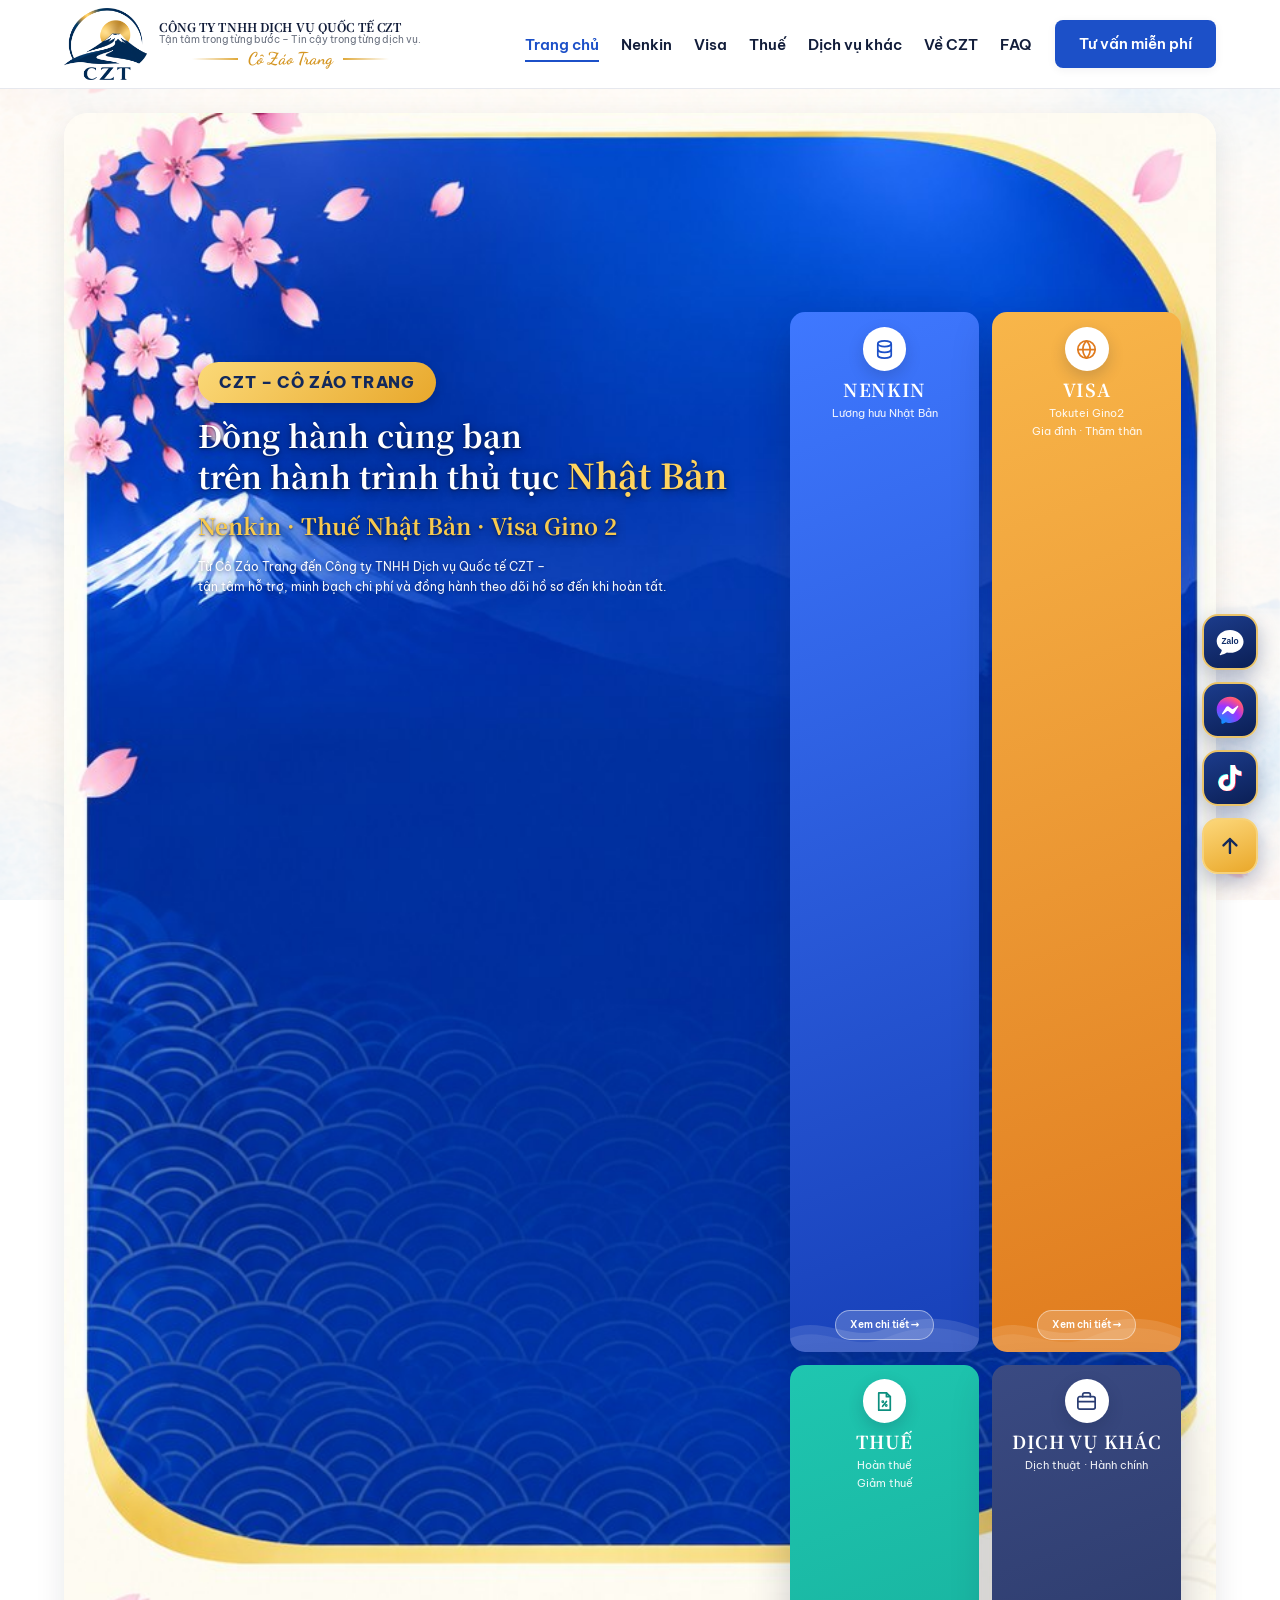
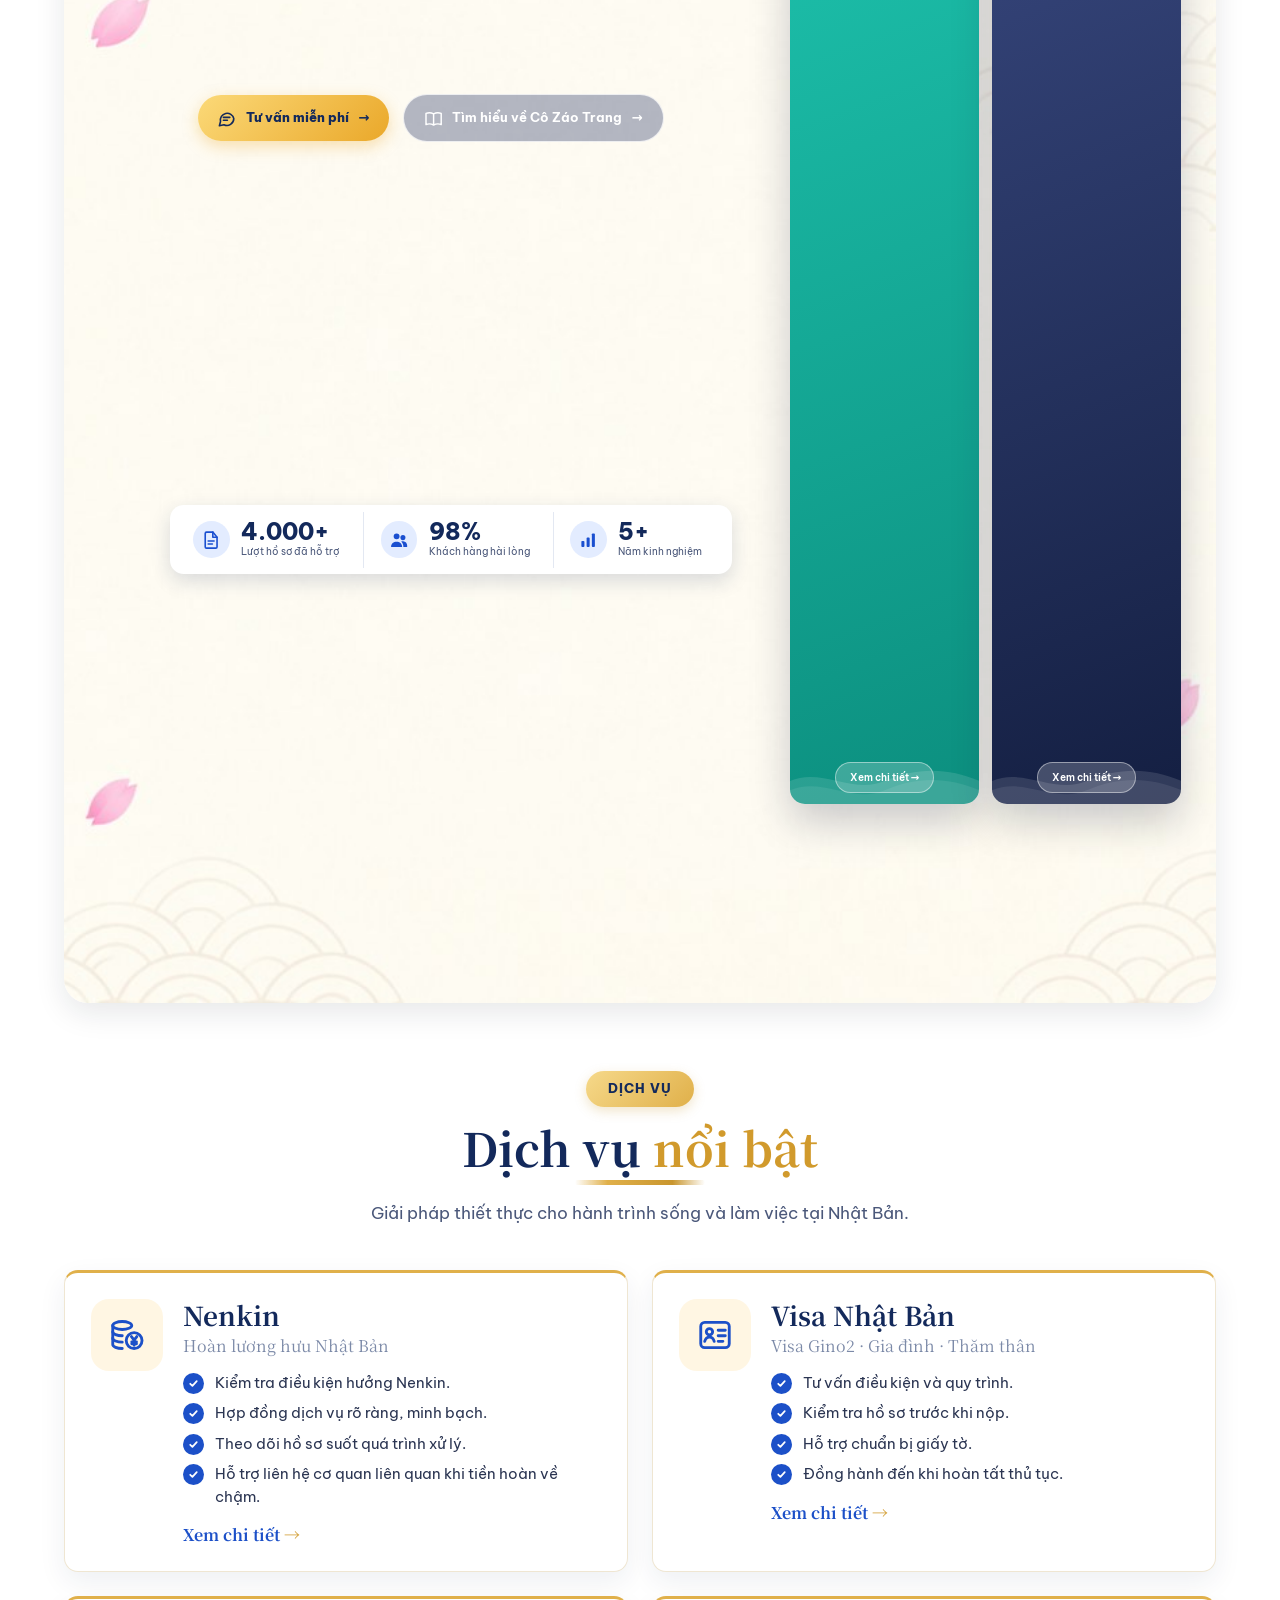
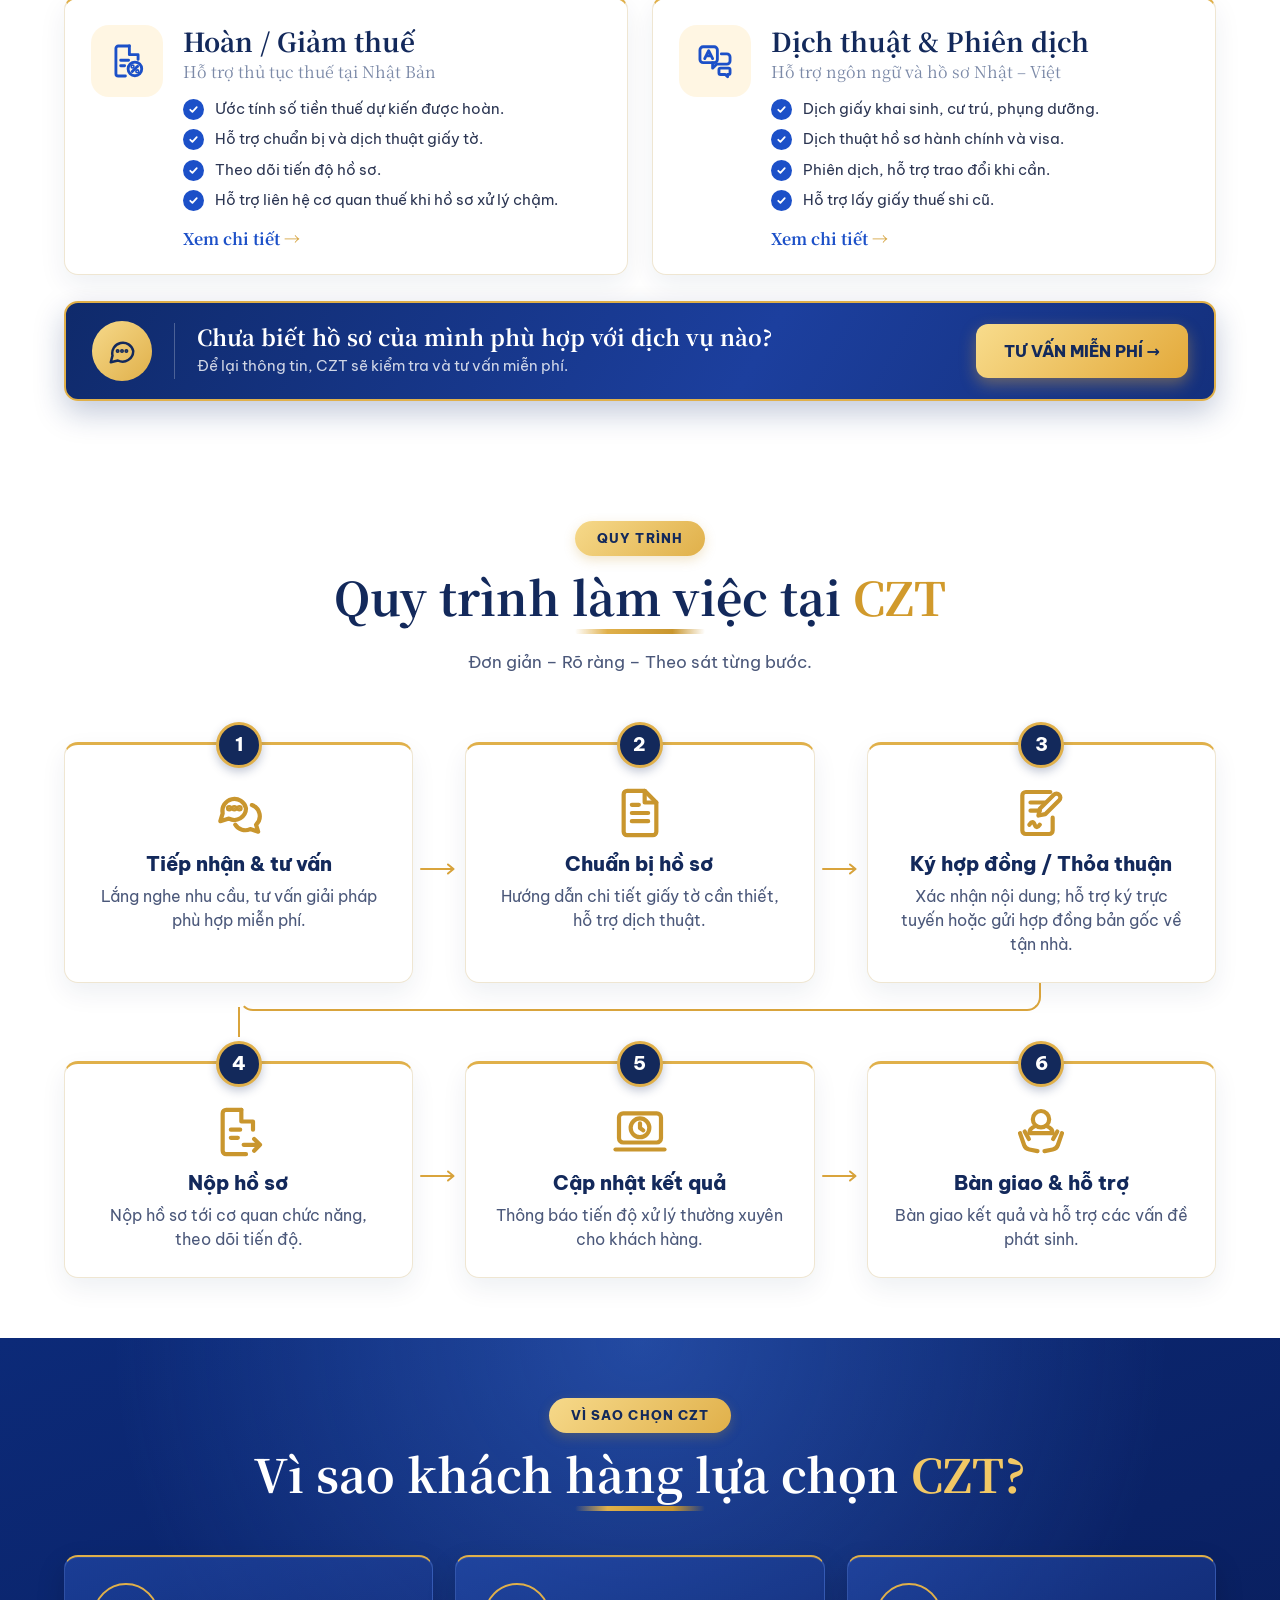
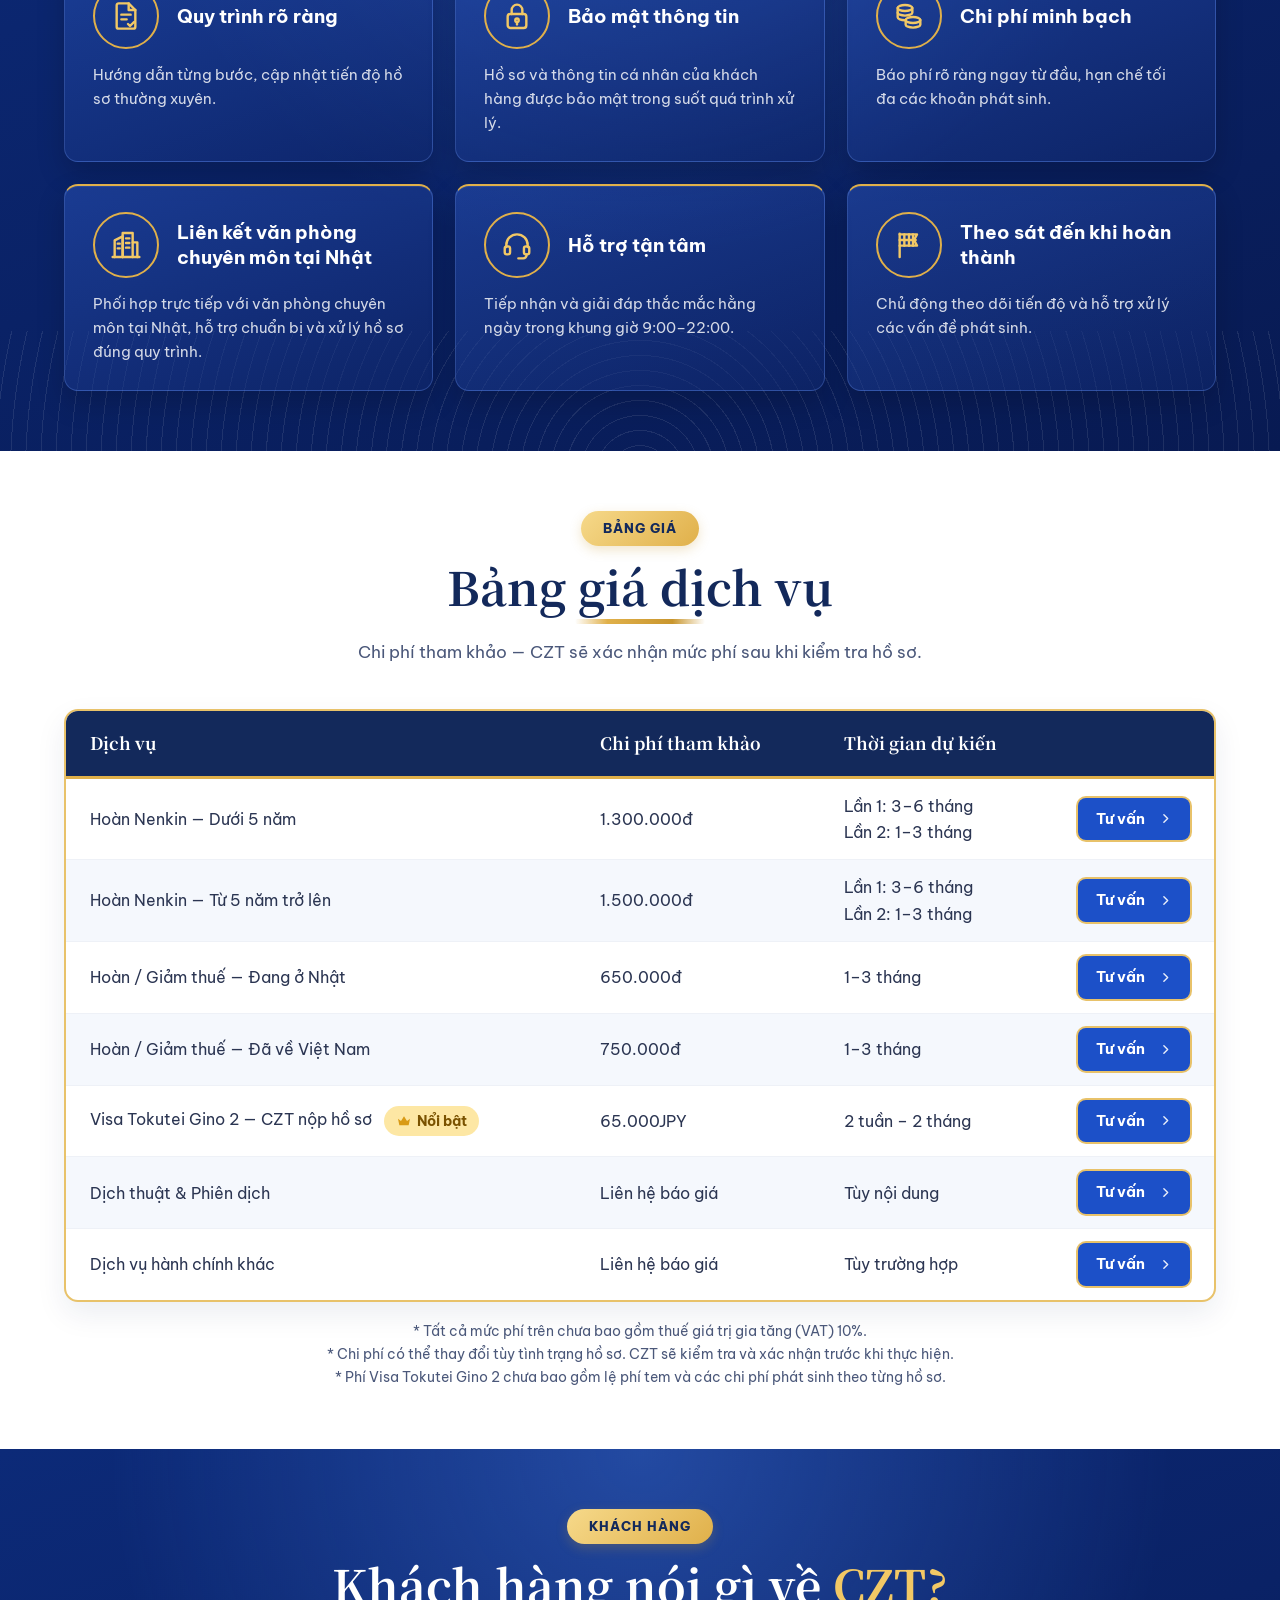
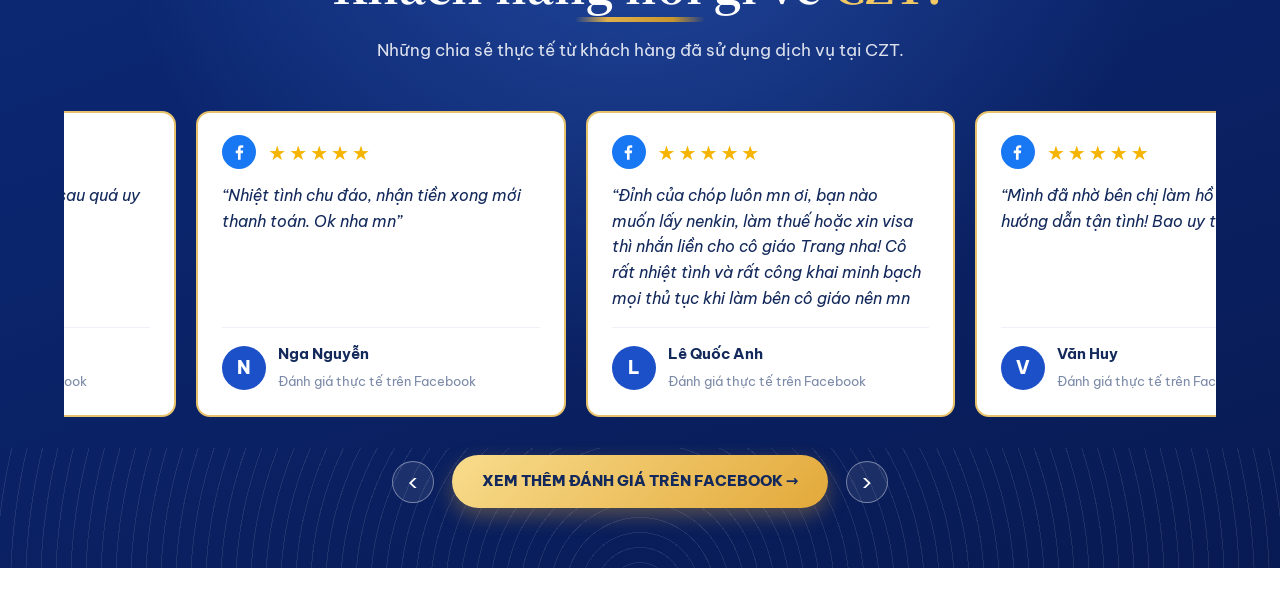
==== commit 00c64475: "Thêm thương hiệu Cô Záo Trang: header, banner trang chủ mới, title/meta SEO; banner Nenkin, chữ ký n" ====
--- a/index.html
+++ b/index.html
@@ -3,17 +3,20 @@
 <head>
 <meta charset="UTF-8">
 <meta name="viewport" content="width=device-width, initial-scale=1.0">
-<title>CZT - Chuyên hoàn thuế Nenkin | Visa Tokutei - Gino2 - Dịch thuật Nhật Bản</title>
-<meta name="description" content="CZT chuyên hoàn thuế Nenkin, tư vấn Visa Tokutei, Visa Gino2, dịch thuật Nhật - Việt - Anh. Hỗ trợ hồ sơ nhanh chóng, uy tín, minh bạch.">
-<meta name="keywords" content="Nenkin, CZT, hoàn thuế Nenkin, Visa Tokutei, Visa Gino2, dịch thuật, tư vấn visa Nhật Bản">
-<meta property="og:title" content="CZT - Chuyên hoàn thuế Nenkin Nhật Bản">
-<meta property="og:description" content="Nenkin - Tokutei - Gino2 - Dịch thuật. Tư vấn tận tâm, hồ sơ chuẩn, tiến độ nhanh.">
+<title>Cô Záo Trang (CZT) – Hỗ trợ Nenkin, Thuế Nhật Bản, Visa Gino 2</title>
+<meta name="description" content="Cô Záo Trang – Công ty TNHH Dịch vụ Quốc tế CZT: hỗ trợ rút Nenkin lần 1 &amp; lần 2, hoàn/giảm thuế Nhật Bản, hồ sơ Visa Gino 2 và dịch thuật. Tận tâm, minh bạch chi phí, theo dõi hồ sơ đến khi hoàn tất.">
+<meta name="keywords" content="Cô Záo Trang, Co Zao Trang, cozaotrang, CZT, Nenkin, rút Nenkin, hoàn thuế Nhật Bản, Visa Gino 2, Tokutei Gino, dịch thuật Nhật Việt">
+<meta property="og:title" content="Cô Záo Trang (CZT) – Đồng hành cùng bạn trên hành trình thủ tục Nhật Bản">
+<meta property="og:description" content="Nenkin · Thuế Nhật Bản · Visa Gino 2. Từ Cô Záo Trang đến Công ty TNHH Dịch vụ Quốc tế CZT – tận tâm, minh bạch, đồng hành đến khi hoàn tất.">
 <meta property="og:type" content="website">
 <link rel="icon" type="image/png" href="assets/logos/czt-favicon-2026.png">
 <link rel="preconnect" href="https://fonts.googleapis.com">
 <link rel="preconnect" href="https://fonts.gstatic.com" crossorigin>
-<link href="https://fonts.googleapis.com/css2?family=Be+Vietnam+Pro:wght@400;500;600;700;800&family=Comfortaa:wght@500;600;700&family=Noto+Serif+JP:wght@600;700&display=swap" rel="stylesheet">
-<link rel="stylesheet" href="css/style.css?v=20261023d">
+<link href="https://fonts.googleapis.com/css2?family=Be+Vietnam+Pro:wght@400;500;600;700;800&family=Comfortaa:wght@500;600;700&family=Noto+Serif+JP:wght@600;700&family=Dancing+Script:wght@600;700&display=swap" rel="stylesheet">
+<link rel="stylesheet" href="css/style.css?v=20261027c">
+<script type="application/ld+json">
+{"@context":"https://schema.org","@type":"Organization","name":"Cô Záo Trang","alternateName":["Co Zao Trang","CZT","Công ty TNHH Dịch vụ Quốc tế CZT","CZT International Service"],"legalName":"Công ty TNHH Dịch vụ Quốc tế CZT","logo":"assets/logos/czt-logo-2026.png","sameAs":["https://www.facebook.com/tokuteicozaotrang","https://www.tiktok.com/@tokuteicozaotrang"]}
+</script>
 </head>
 <body class="home-page">
 
@@ -25,6 +28,7 @@
       <span class="logo__text">
         <strong>CÔNG TY TNHH DỊCH VỤ QUỐC TẾ CZT</strong>
         <small>Tận tâm trong từng bước – Tin cậy trong từng dịch vụ.</small>
+        <em class="logo__brand">Cô Záo Trang</em>
       </span>
     </a>
 
@@ -52,41 +56,34 @@
 <!-- ============ 1. BANNER ============ -->
 <section class="hm-banner" id="home">
   <div class="container">
-    <h1 class="sr-only">Hỗ trợ thủ tục Nhật Bản &ndash; Nenkin, Visa, Hoàn thuế, Dịch vụ khác | CZT</h1>
+    <h1 class="sr-only">Cô Záo Trang (CZT) – Đồng hành cùng bạn trên hành trình thủ tục Nhật Bản: Nenkin, Thuế Nhật Bản, Visa Gino 2</h1>
     <div class="hm-banner__stage">
     <div class="hm-banner__wrap">
       <picture>
         <source media="(max-width: 860px)" srcset="assets/docs/home/banner-mobile-2026.jpg?v=20261023" width="853" height="1844">
         <img class="hm-banner__img" src="assets/docs/home/banner-desktop-2026.jpg?v=20261023"
-             alt="Hỗ trợ thủ tục Nhật Bản: Nenkin, Visa, Hoàn thuế, Dịch vụ khác. 3,000+ hồ sơ đã xử lý, 98% khách hàng hài lòng, 5+ năm kinh nghiệm."
+             alt="Banner Cô Záo Trang – CZT: núi Phú Sĩ, chùa và hoa anh đào trên nền xanh Nhật Bản"
              width="1927" height="816">
       </picture>
-      <div class="hm-bt" aria-hidden="true">
-        <span class="hm-bt__badge">Uy tín - Tận tâm - Đúng hẹn</span>
-        <p class="hm-bt__title">Hỗ trợ thủ tục <span>Nhật Bản</span></p>
-        <p class="hm-bt__sub">Nenkin · Visa · Hoàn thuế · Dịch vụ khác</p>
-        <ul class="hm-bt__checks">
-          <li><span class="hm-bt__chk"><svg viewBox="0 0 24 24" fill="none" stroke="currentColor" stroke-width="3" stroke-linecap="round" stroke-linejoin="round" aria-hidden="true"><path d="M5 13l4 4L19 7"/></svg></span>Minh bạch trong quy trình</li>
-          <li><span class="hm-bt__chk"><svg viewBox="0 0 24 24" fill="none" stroke="currentColor" stroke-width="3" stroke-linecap="round" stroke-linejoin="round" aria-hidden="true"><path d="M5 13l4 4L19 7"/></svg></span>Rõ ràng về chi phí</li>
-          <li><span class="hm-bt__chk"><svg viewBox="0 0 24 24" fill="none" stroke="currentColor" stroke-width="3" stroke-linecap="round" stroke-linejoin="round" aria-hidden="true"><path d="M5 13l4 4L19 7"/></svg></span>Tận tâm trong từng bước</li>
-          <li><span class="hm-bt__chk"><svg viewBox="0 0 24 24" fill="none" stroke="currentColor" stroke-width="3" stroke-linecap="round" stroke-linejoin="round" aria-hidden="true"><path d="M5 13l4 4L19 7"/></svg></span>Tin cậy trong từng dịch vụ</li>
-        </ul>
+      <div class="hm-bt">
+        <span class="hm-bt__badge">CZT – Cô Záo Trang</span>
+        <p class="hm-bt__title">Đồng hành cùng bạn <br>trên hành trình thủ tục <span>Nhật Bản</span></p>
+        <p class="hm-bt__sub">Nenkin · Thuế Nhật Bản · Visa Gino 2</p>
+        <p class="hm-bt__desc">Từ Cô Záo Trang đến Công ty TNHH Dịch vụ Quốc tế CZT – <br>tận tâm hỗ trợ, minh bạch chi phí và đồng hành theo dõi hồ sơ đến khi hoàn tất.</p>
       </div>
       <div class="hm-bs" aria-hidden="true">
-        <div class="hm-bs__item"><span class="hm-bs__ic"><svg viewBox="0 0 24 24" fill="none" stroke="currentColor" stroke-width="1.9" stroke-linecap="round" stroke-linejoin="round"><path d="M14 2.5H6.5A1.5 1.5 0 0 0 5 4v16a1.5 1.5 0 0 0 1.5 1.5h11A1.5 1.5 0 0 0 19 20V8.5z"/><path d="M14 2.5V8.5h5M8.5 13h7M8.5 16.5h5"/></svg></span><span><strong>3.000+</strong><small>Hồ sơ đã xử lý</small></span></div>
+        <div class="hm-bs__item"><span class="hm-bs__ic"><svg viewBox="0 0 24 24" fill="none" stroke="currentColor" stroke-width="1.9" stroke-linecap="round" stroke-linejoin="round"><path d="M14 2.5H6.5A1.5 1.5 0 0 0 5 4v16a1.5 1.5 0 0 0 1.5 1.5h11A1.5 1.5 0 0 0 19 20V8.5z"/><path d="M14 2.5V8.5h5M8.5 13h7M8.5 16.5h5"/></svg></span><span><strong>4.000+</strong><small>Lượt hồ sơ đã hỗ trợ</small></span></div>
         <div class="hm-bs__item"><span class="hm-bs__ic"><svg viewBox="0 0 24 24" fill="currentColor"><path d="M9 11a3.5 3.5 0 1 0 0-7 3.5 3.5 0 0 0 0 7zm7.5 1a3 3 0 1 0 0-6 3 3 0 0 0 0 6zM2.5 19.5c0-3.3 2.9-5.7 6.5-5.7s6.5 2.4 6.5 5.7v.5h-13zm14.3-6.3c2.8.3 4.7 2.4 4.7 4.9V20h-4.5v-.5c0-2.4-1-4.4-2.6-5.8.7-.3 1.5-.5 2.4-.5z"/></svg></span><span><strong>98%</strong><small>Khách hàng hài lòng</small></span></div>
         <div class="hm-bs__item"><span class="hm-bs__ic"><svg viewBox="0 0 24 24" fill="currentColor"><rect x="4" y="13" width="3.6" height="7" rx="1"/><rect x="10.2" y="9" width="3.6" height="11" rx="1"/><rect x="16.4" y="4" width="3.6" height="16" rx="1"/></svg></span><span><strong>5+</strong><small>Năm kinh nghiệm</small></span></div>
       </div>
       <div class="hm-banner__actions">
-        <a href="https://m.me/tokuteicozaotrang" target="_blank" rel="noopener" class="nk-cta nk-cta--blue">
-          <span class="nk-cta__ic"><svg viewBox="0 0 24 24" fill="currentColor" aria-hidden="true"><path d="M12 2C6.2 2 2 6.3 2 11.8c0 3.1 1.4 5.9 3.7 7.7V23l3.4-1.9c.9.3 1.9.4 2.9.4 5.8 0 10-4.3 10-9.8S17.8 2 12 2zm1 12.2l-2.5-2.7-5 2.7 5.5-5.8 2.6 2.7 4.9-2.7-5.5 5.8z"/></svg></span>
-          <span class="nk-cta__label">Tư vấn miễn phí</span>
-          <span class="nk-cta__arrow"><svg viewBox="0 0 24 24" fill="none" stroke="currentColor" stroke-width="2.6" stroke-linecap="round" stroke-linejoin="round" aria-hidden="true"><path d="M9 5l7 7-7 7"/></svg></span>
+        <a href="https://m.me/tokuteicozaotrang" target="_blank" rel="noopener" class="hm-btn hm-btn--gold">
+          <svg viewBox="0 0 24 24" fill="none" stroke="currentColor" stroke-width="2" stroke-linecap="round" stroke-linejoin="round" aria-hidden="true"><path d="M21 12a8.5 8.5 0 0 1-12.3 7.6L3 21l1.4-5.3A8.5 8.5 0 1 1 21 12z"/><path d="M8 10.5h8M8 14h5"/></svg>
+          <span>Tư vấn miễn phí</span><b aria-hidden="true">→</b>
         </a>
-        <a href="nenkin.html#tra-cuu-ho-so" class="nk-cta nk-cta--gold">
-          <span class="nk-cta__ic"><svg viewBox="0 0 24 24" fill="none" stroke="currentColor" stroke-width="1.9" stroke-linecap="round" stroke-linejoin="round" aria-hidden="true"><path d="M14 2.5H6.5A1.5 1.5 0 0 0 5 4v16a1.5 1.5 0 0 0 1.5 1.5h6"/><path d="M14 2.5V8.5h5V10"/><path d="M8.5 12h4"/><path d="M8.5 8.5h2"/><circle cx="16" cy="16" r="3.2"/><path d="M18.4 18.4 21 21"/></svg></span>
-          <span class="nk-cta__label">Tra cứu hồ sơ</span>
-          <span class="nk-cta__arrow"><svg viewBox="0 0 24 24" fill="none" stroke="currentColor" stroke-width="2.6" stroke-linecap="round" stroke-linejoin="round" aria-hidden="true"><path d="M9 5l7 7-7 7"/></svg></span>
+        <a href="ve-czt.html" class="hm-btn hm-btn--line">
+          <svg viewBox="0 0 24 24" fill="none" stroke="currentColor" stroke-width="1.8" stroke-linecap="round" stroke-linejoin="round" aria-hidden="true"><path d="M2.5 5.5c3-1.3 6-1.3 9.5.5v14c-3.5-1.8-6.5-1.8-9.5-.5zM21.5 5.5c-3-1.3-6-1.3-9.5.5v14c3.5-1.8 6.5-1.8 9.5-.5z"/></svg>
+          <span>Tìm hiểu về Cô Záo Trang</span><b aria-hidden="true">→</b>
         </a>
       </div>
     </div>
--- a/css/style.css
+++ b/css/style.css
@@ -3424,3 +3424,47 @@
 .img-lightbox__inner--multi { display: flex; flex-direction: row; gap: 16px; width: 94vw; align-items: flex-start; max-width: 94vw; }
 .img-lightbox__inner--multi img { flex: 1 1 0; min-width: 0; width: auto; max-width: none; height: 86vh; max-height: 86vh; object-fit: contain; }
 @media (max-width: 860px) { .img-lightbox__inner--multi { flex-direction: column; overflow-y: auto; max-height: 90vh; } .img-lightbox__inner--multi img { max-height: none; width: 100%; } }
+
+/* ===== Header: dòng thương hiệu "— Cô Záo Trang —" dưới slogan (để nhận diện + SEO) ===== */
+.logo__brand { display: flex; align-items: center; justify-content: center; gap: 10px; margin-top: 2px; font-family: 'Dancing Script', cursive; font-style: normal; font-weight: 700; font-size: 17px; line-height: 1.2; color: #d49521; }
+.logo__brand::before, .logo__brand::after { content: ""; flex: 0 1 46px; height: 1.5px; background: linear-gradient(90deg, rgba(212,149,33,0), #e0a93a); }
+.logo__brand::after { transform: scaleX(-1); }
+@media (max-width: 860px) { .logo__brand { font-size: 13px; gap: 6px; margin-top: 0; } .logo__brand::before, .logo__brand::after { flex-basis: 22px; } }
+
+/* ===== Trang chủ banner (10/2026): tiêu đề 2 dòng + mô tả + 2 nút + dải số liệu liền ===== */
+.hm-bt { pointer-events: auto; width: 50%; top: 10%; }
+.hm-bt__badge { font-size: 1.35cqw; letter-spacing: 0.04em; }
+.hm-bt__title { font-size: 3.25cqw; line-height: 1.22; white-space: normal; margin-top: 1.2cqw; }
+.hm-bt__title span { font-size: 1.12em; }
+.hm-bt__sub { font-family: var(--font-display); color: #f6c94f; text-transform: none; letter-spacing: 0; font-size: 1.95cqw; font-weight: 700; margin-top: 1cqw; }
+.hm-bt__desc { color: #fff; font-size: 1.05cqw; line-height: 1.6; margin-top: 1.1cqw; opacity: 0.95; text-shadow: 0 1px 4px rgba(5, 18, 60, 0.6); }
+.hm-banner__actions { top: 63.5%; bottom: auto; right: auto; gap: 1.2cqw; }
+.hm-btn { display: inline-flex; align-items: center; gap: 0.7em; padding: 0.9em 1.5em; border-radius: 999px; font-weight: 800; font-size: 1.15cqw; white-space: nowrap; transition: transform .18s ease, box-shadow .18s ease; }
+.hm-btn:hover { transform: translateY(-2px); }
+.hm-btn svg { width: 1.45em; height: 1.45em; flex-shrink: 0; }
+.hm-btn b { font-weight: 800; }
+.hm-btn--gold { background: linear-gradient(135deg, #fbd978, #eaa82a); color: #13295b; box-shadow: 0 0.4em 1.2em rgba(234, 168, 42, 0.35); }
+.hm-btn--line { color: #fff; border: 1.5px solid rgba(255,255,255,0.75); background: rgba(8, 24, 80, 0.3); font-weight: 700; }
+.hm-btn--line:hover { background: rgba(255,255,255,0.12); }
+/* dải số liệu: 1 thẻ trắng liền, ngăn bằng vạch mảnh */
+.hm-bs { top: 80%; left: 9.2%; gap: 0; background: #fff; border-radius: 1.2cqw; box-shadow: 0 0.6cqw 1.8cqw rgba(19,41,91,0.16); padding: 0.6cqw 0.6cqw; }
+.hm-bs__item { background: none; box-shadow: none; border-radius: 0; padding: 0.6cqw 2cqw 0.6cqw 1.4cqw; }
+.hm-bs__item + .hm-bs__item { border-left: 1px solid #e3e8f2; }
+@media (max-width: 860px) {
+  .hm-bt { width: auto; top: 2.4%; }
+  .hm-bt__badge { font-size: 3cqw; }
+  .hm-bt__title { font-size: 6.6cqw; line-height: 1.2; margin-top: 2cqw; }
+  .hm-bt__title br { display: none; }
+  .hm-bt__title span { display: inline; }
+  .hm-bt__sub { font-size: 4.2cqw; margin-top: 1.6cqw; }
+  .hm-bt__desc { font-size: 2.95cqw; margin-top: 1.8cqw; }
+  .hm-bt__desc br { display: none; }
+  .hm-banner__actions { left: 9%; right: 9%; top: 36%; bottom: auto; flex-direction: column; align-items: stretch; gap: 2.4cqw; }
+  .hm-btn { justify-content: center; font-size: 3.6cqw; padding: 0.8em 1em; }
+  .hm-btn span { flex: 1; text-align: center; }
+  .hm-bs { left: 8.5%; right: 8.5%; top: 51%; padding: 1cqw; border-radius: 2.6cqw; }
+  .hm-bs__item { padding: 1.2cqw 0.6cqw; }
+}
+.hm-bt__title { font-size: 2.65cqw; white-space: nowrap; }
+.hm-bt__title br { display: inline; }
+@media (max-width: 860px) { .hm-bt__title { font-size: 6.2cqw; white-space: normal; } .hm-bt__title br { display: none; } }
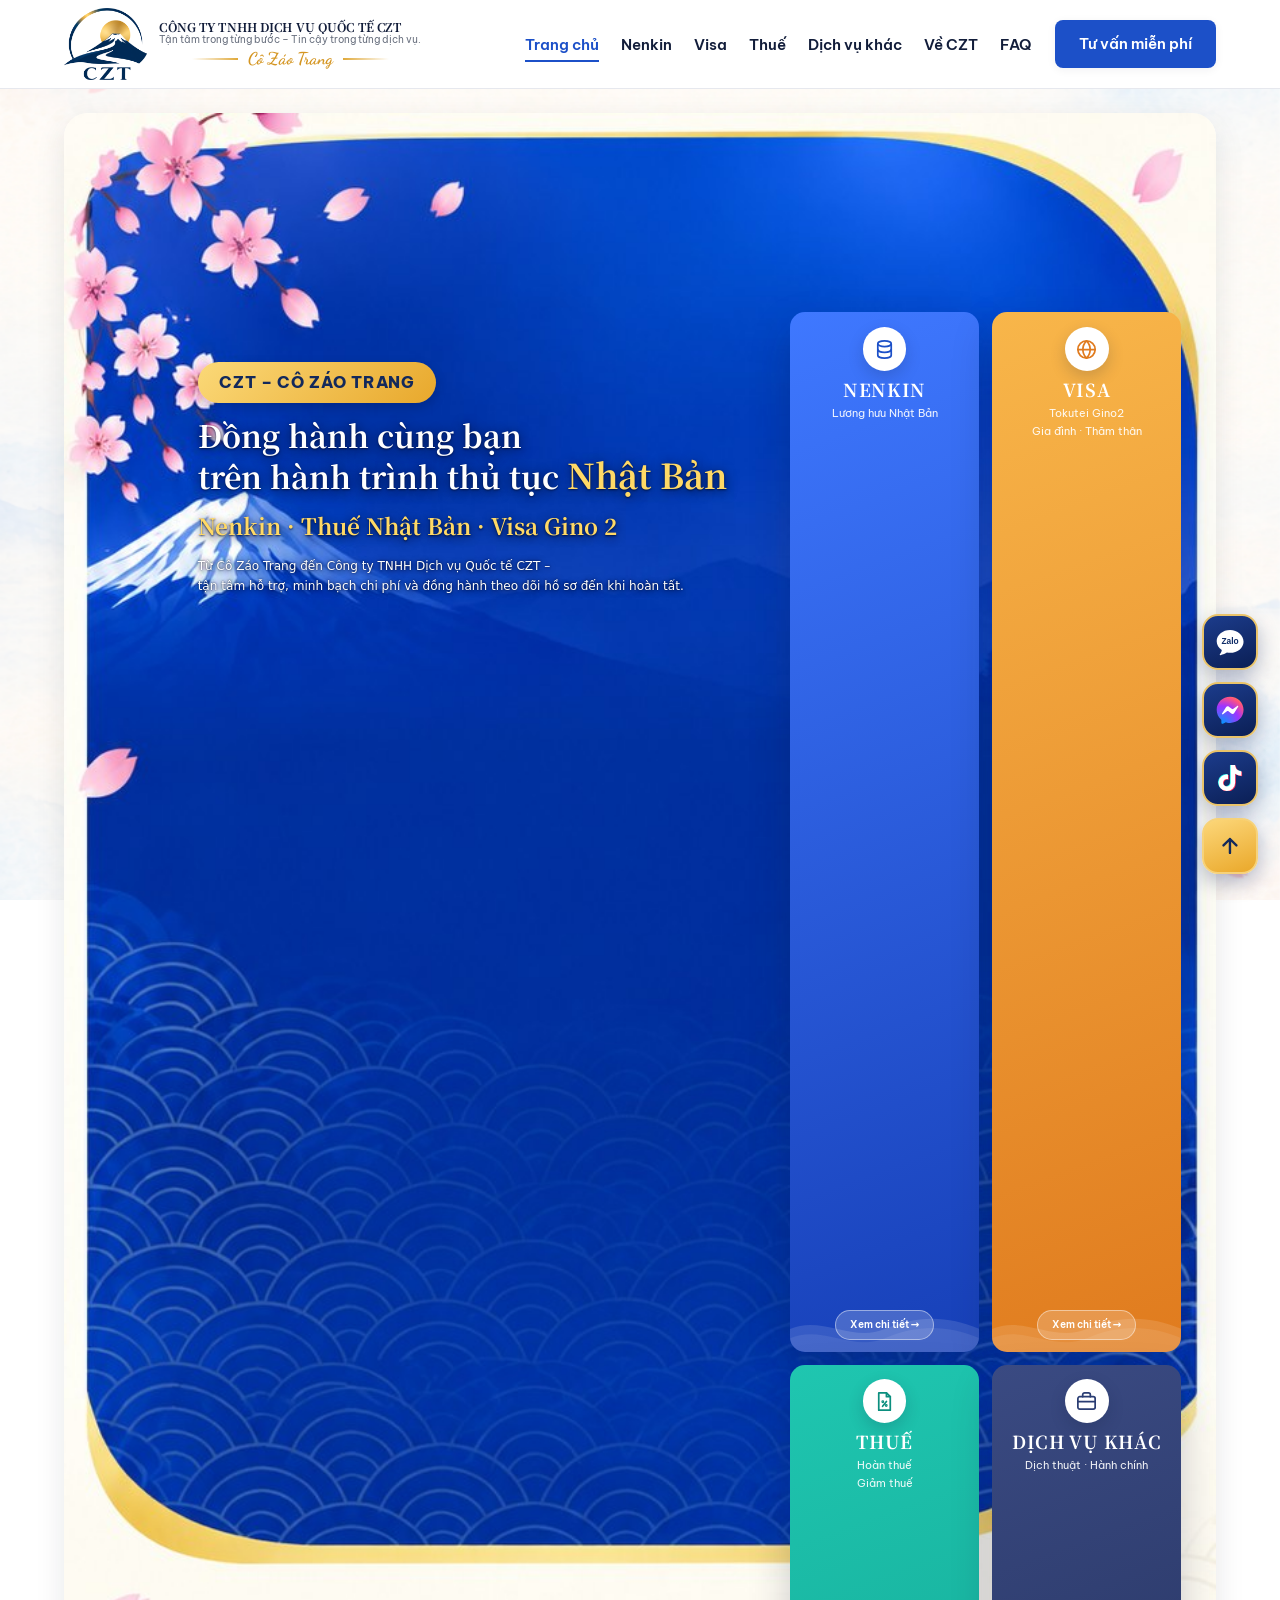
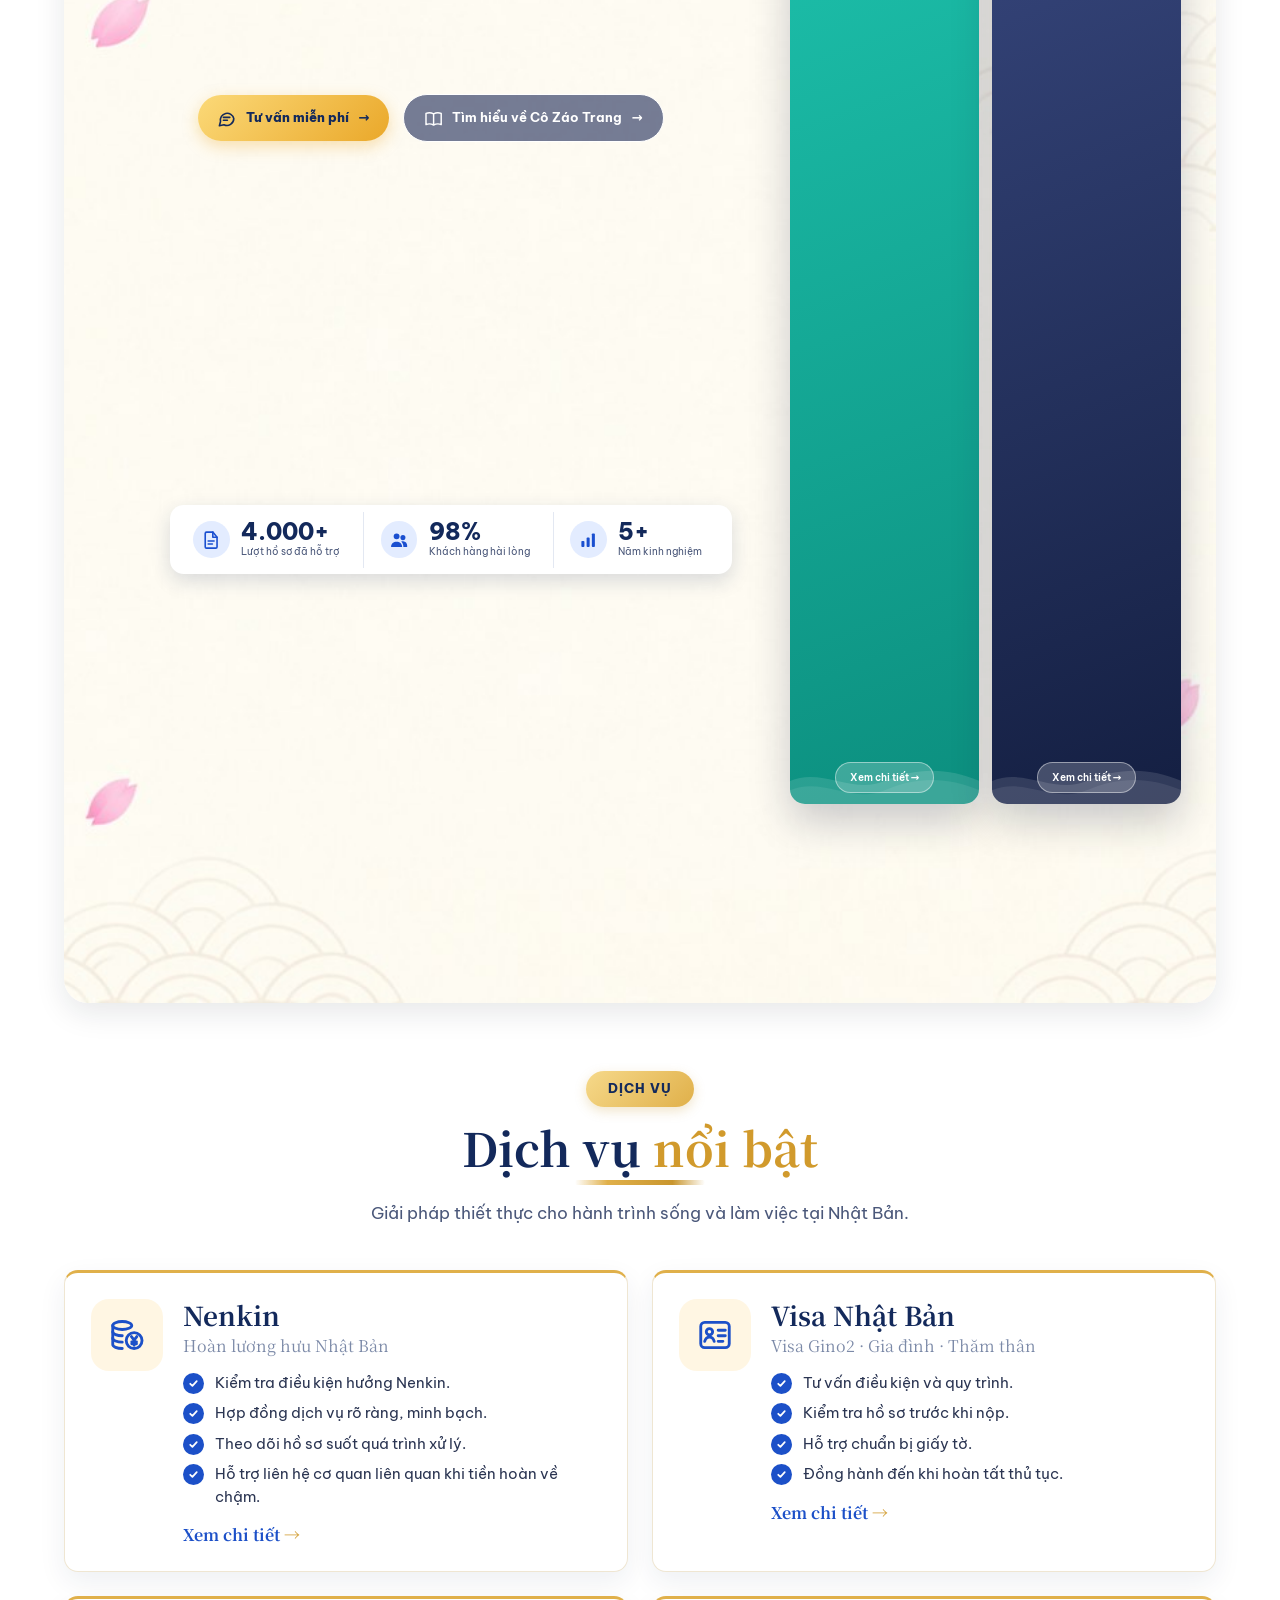
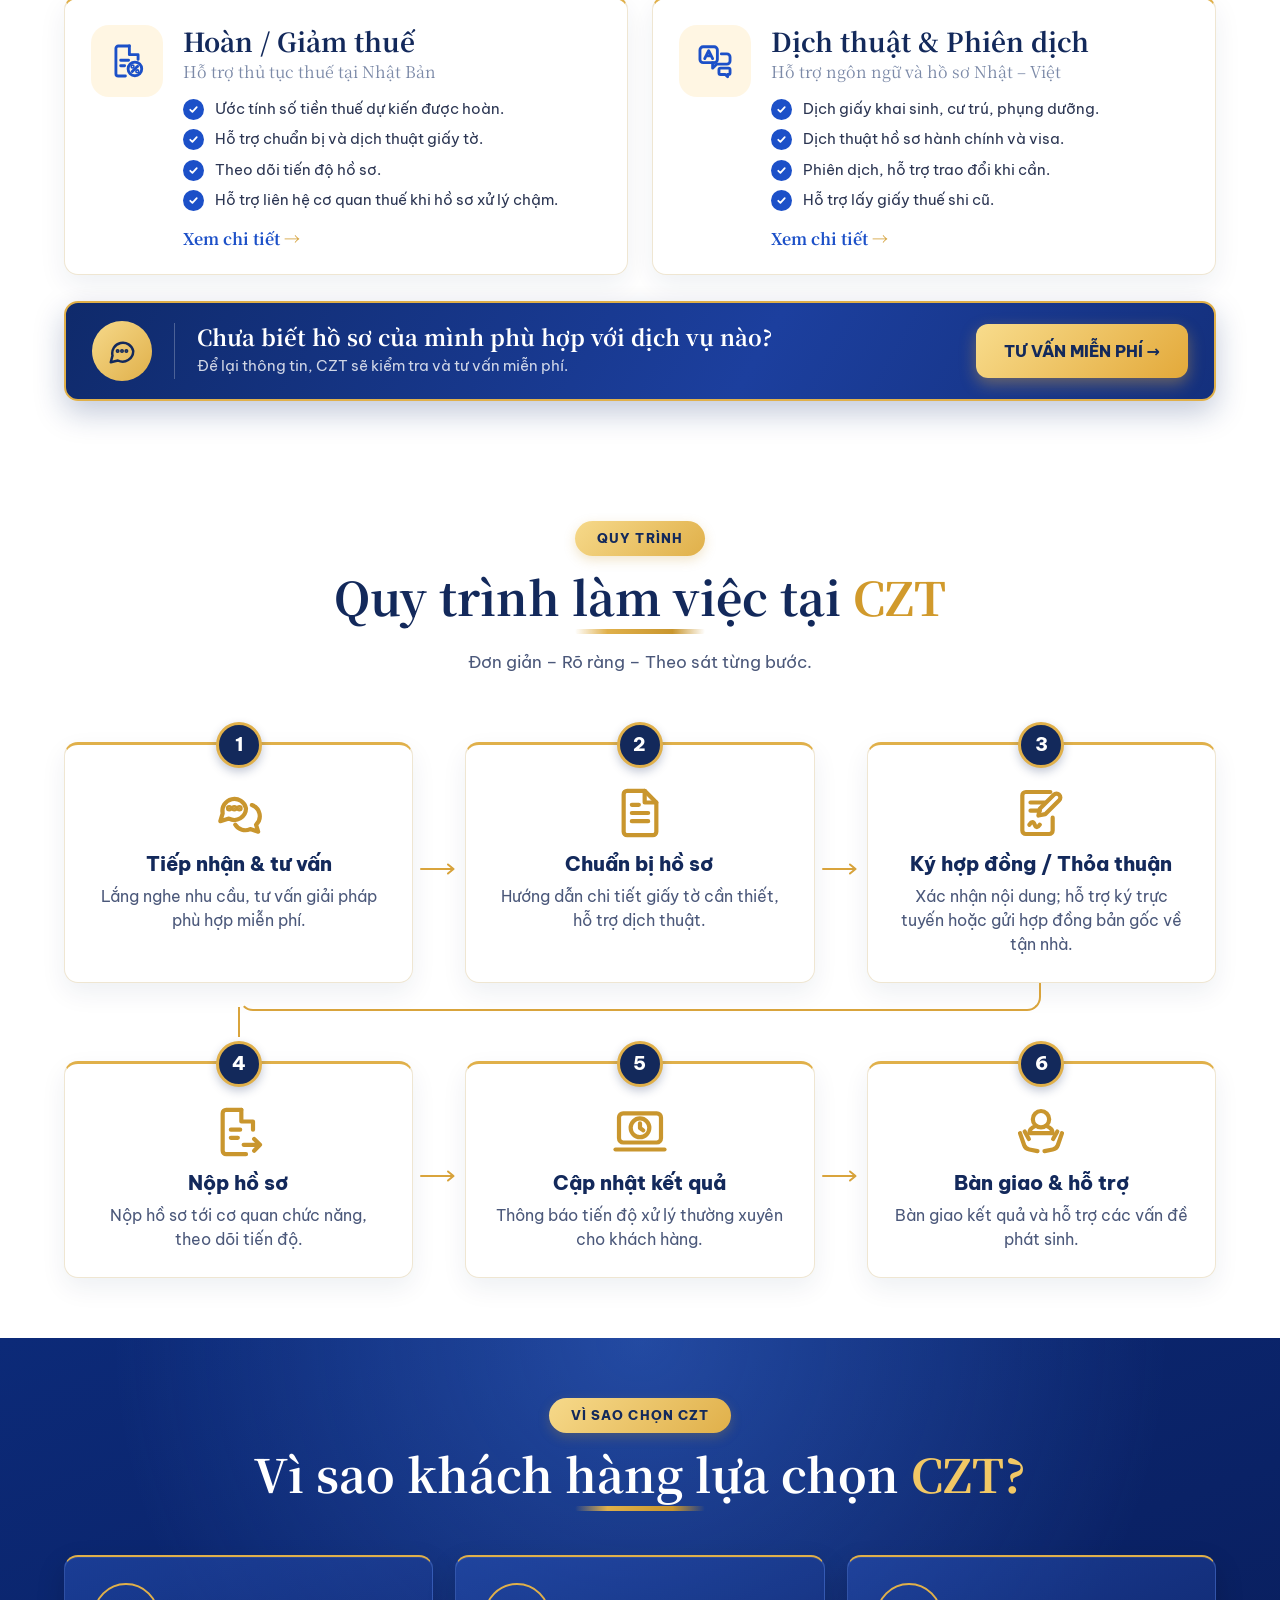
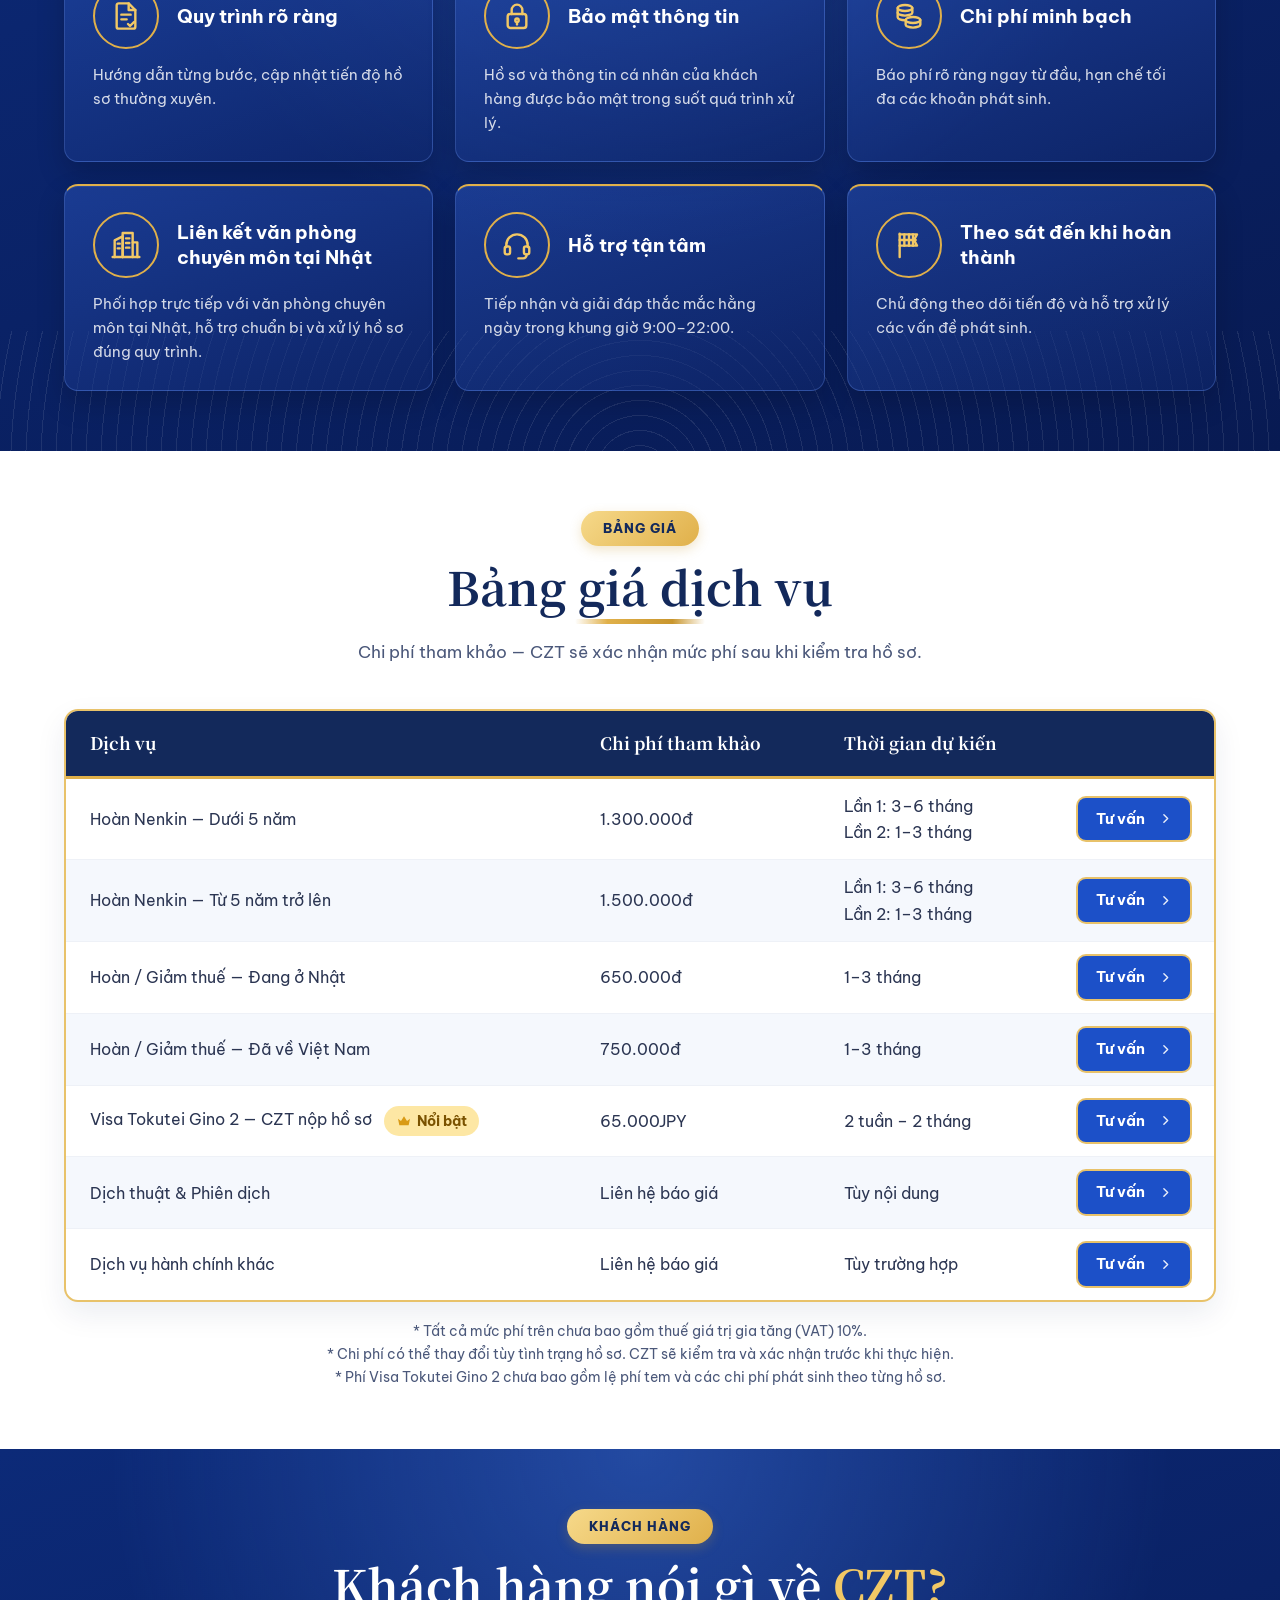
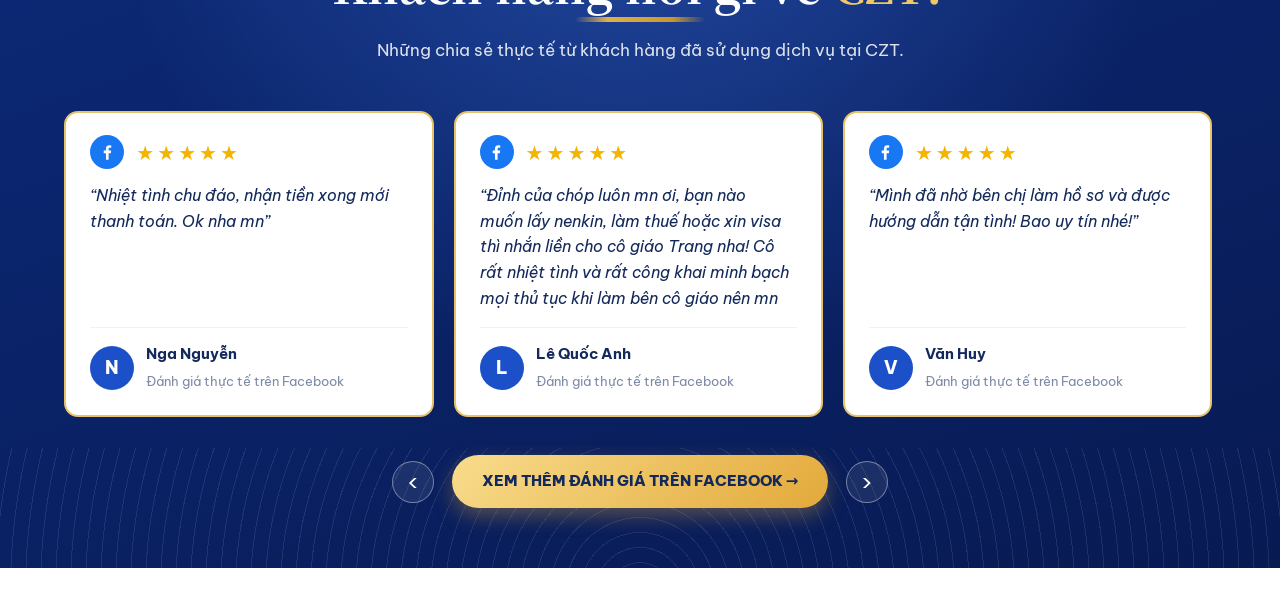
==== commit 0d739431: "Banner trang chủ: tăng tương phản chữ (bóng chữ, vàng sáng hơn), không dùng lớp phủ mờ Co-Authored-B" ====
--- a/index.html
+++ b/index.html
@@ -13,7 +13,7 @@
 <link rel="preconnect" href="https://fonts.googleapis.com">
 <link rel="preconnect" href="https://fonts.gstatic.com" crossorigin>
 <link href="https://fonts.googleapis.com/css2?family=Be+Vietnam+Pro:wght@400;500;600;700;800&family=Comfortaa:wght@500;600;700&family=Noto+Serif+JP:wght@600;700&family=Dancing+Script:wght@600;700&display=swap" rel="stylesheet">
-<link rel="stylesheet" href="css/style.css?v=20261027c">
+<link rel="stylesheet" href="css/style.css?v=20261028b">
 <script type="application/ld+json">
 {"@context":"https://schema.org","@type":"Organization","name":"Cô Záo Trang","alternateName":["Co Zao Trang","CZT","Công ty TNHH Dịch vụ Quốc tế CZT","CZT International Service"],"legalName":"Công ty TNHH Dịch vụ Quốc tế CZT","logo":"assets/logos/czt-logo-2026.png","sameAs":["https://www.facebook.com/tokuteicozaotrang","https://www.tiktok.com/@tokuteicozaotrang"]}
 </script>
--- a/css/style.css
+++ b/css/style.css
@@ -3468,3 +3468,12 @@
 .hm-bt__title { font-size: 2.65cqw; white-space: nowrap; }
 .hm-bt__title br { display: inline; }
 @media (max-width: 860px) { .hm-bt__title { font-size: 6.2cqw; white-space: normal; } .hm-bt__title br { display: none; } }
+
+/* ===== Banner trang chủ: tăng tương phản chữ (10/2026) =====
+   Vùng sau chữ được phủ một quầng xanh đậm mờ để nền sáng phía sau không làm chìm chữ. */
+.hm-bt { isolation: isolate; }
+.hm-bt__title { color: #fff; text-shadow: 0 2px 12px rgba(3, 12, 45, 0.85), 0 1px 2px rgba(3, 12, 45, 0.7); }
+.hm-bt__title span { color: #ffd966; text-shadow: 0 2px 12px rgba(3, 12, 45, 0.9), 0 1px 2px rgba(3, 12, 45, 0.8); }
+.hm-bt__sub { color: #ffd966; text-shadow: 0 2px 10px rgba(3, 12, 45, 0.9), 0 1px 2px rgba(3, 12, 45, 0.8); }
+.hm-bt__desc { color: #fff; font-weight: 500; opacity: 1; text-shadow: 0 1px 6px rgba(3, 12, 45, 0.95), 0 0 2px rgba(3, 12, 45, 0.8); }
+.hm-btn--line { background: rgba(6, 20, 72, 0.55); border-color: #fff; }
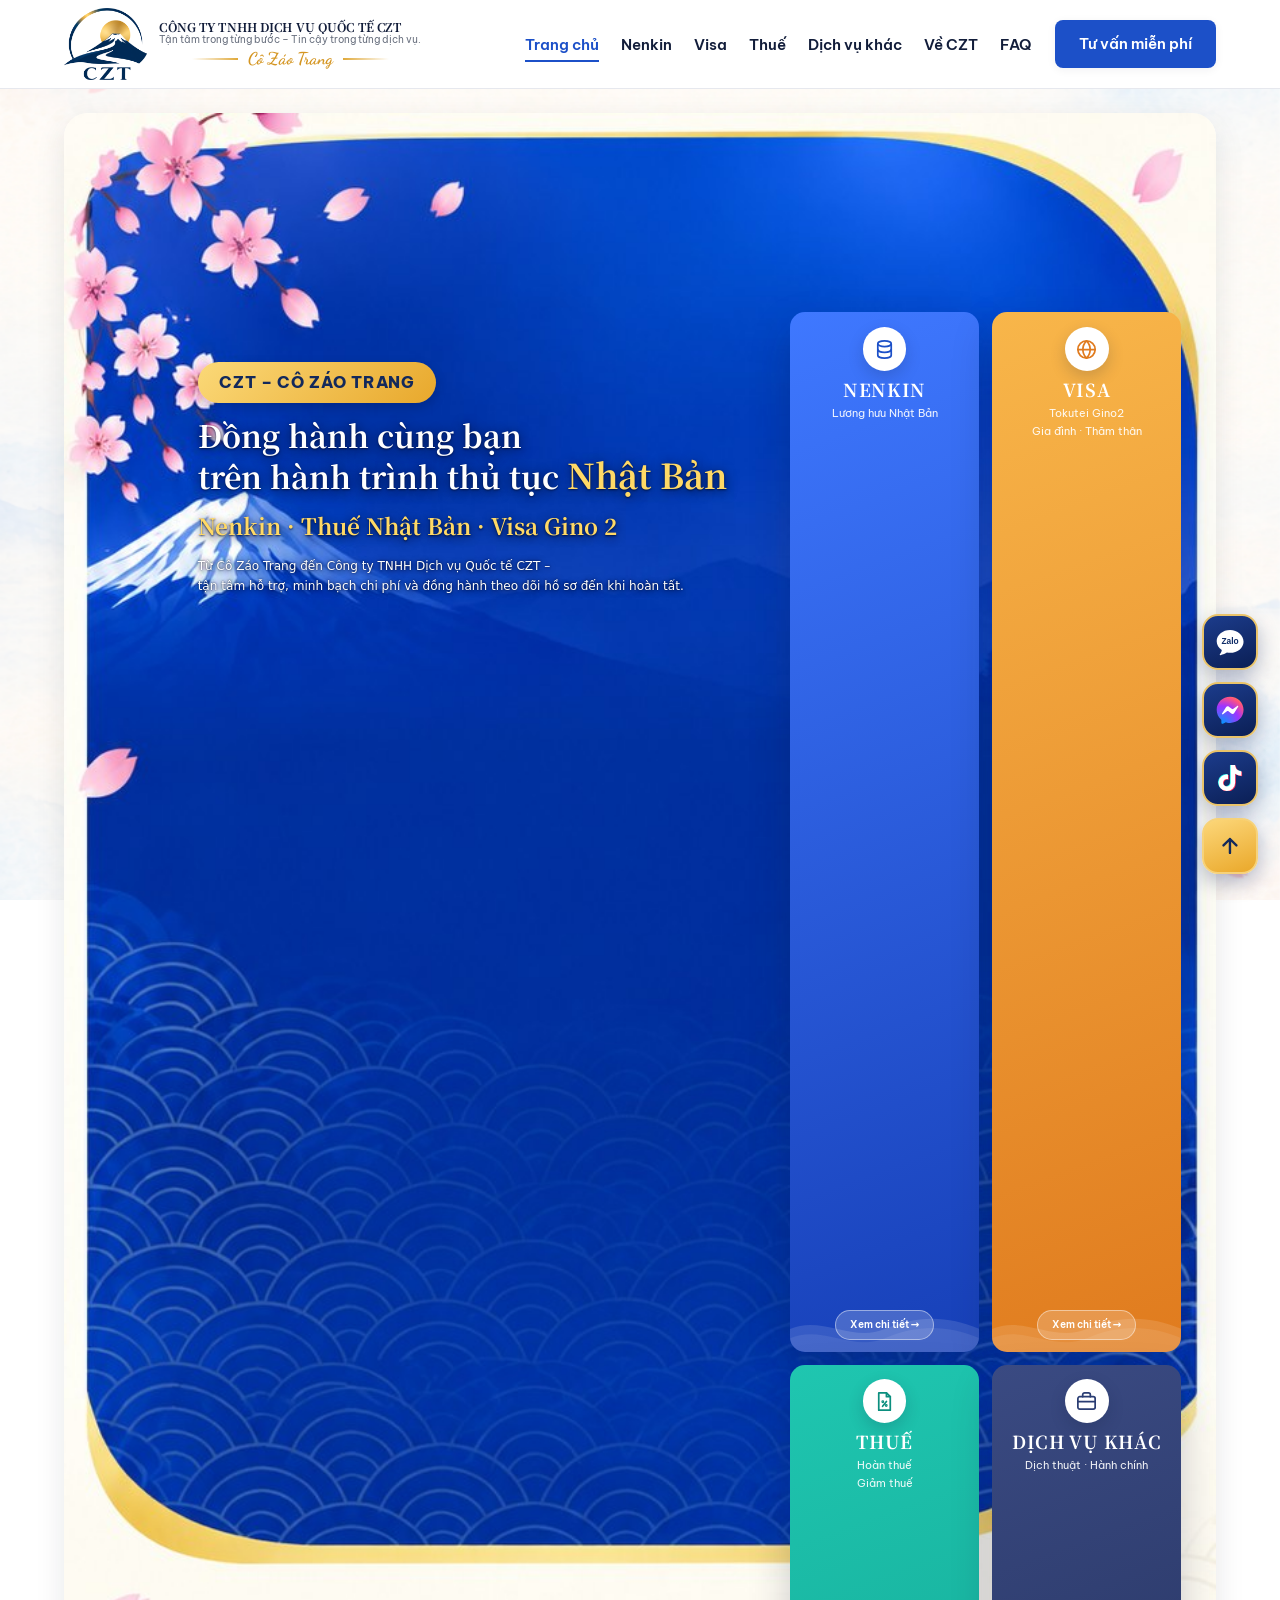
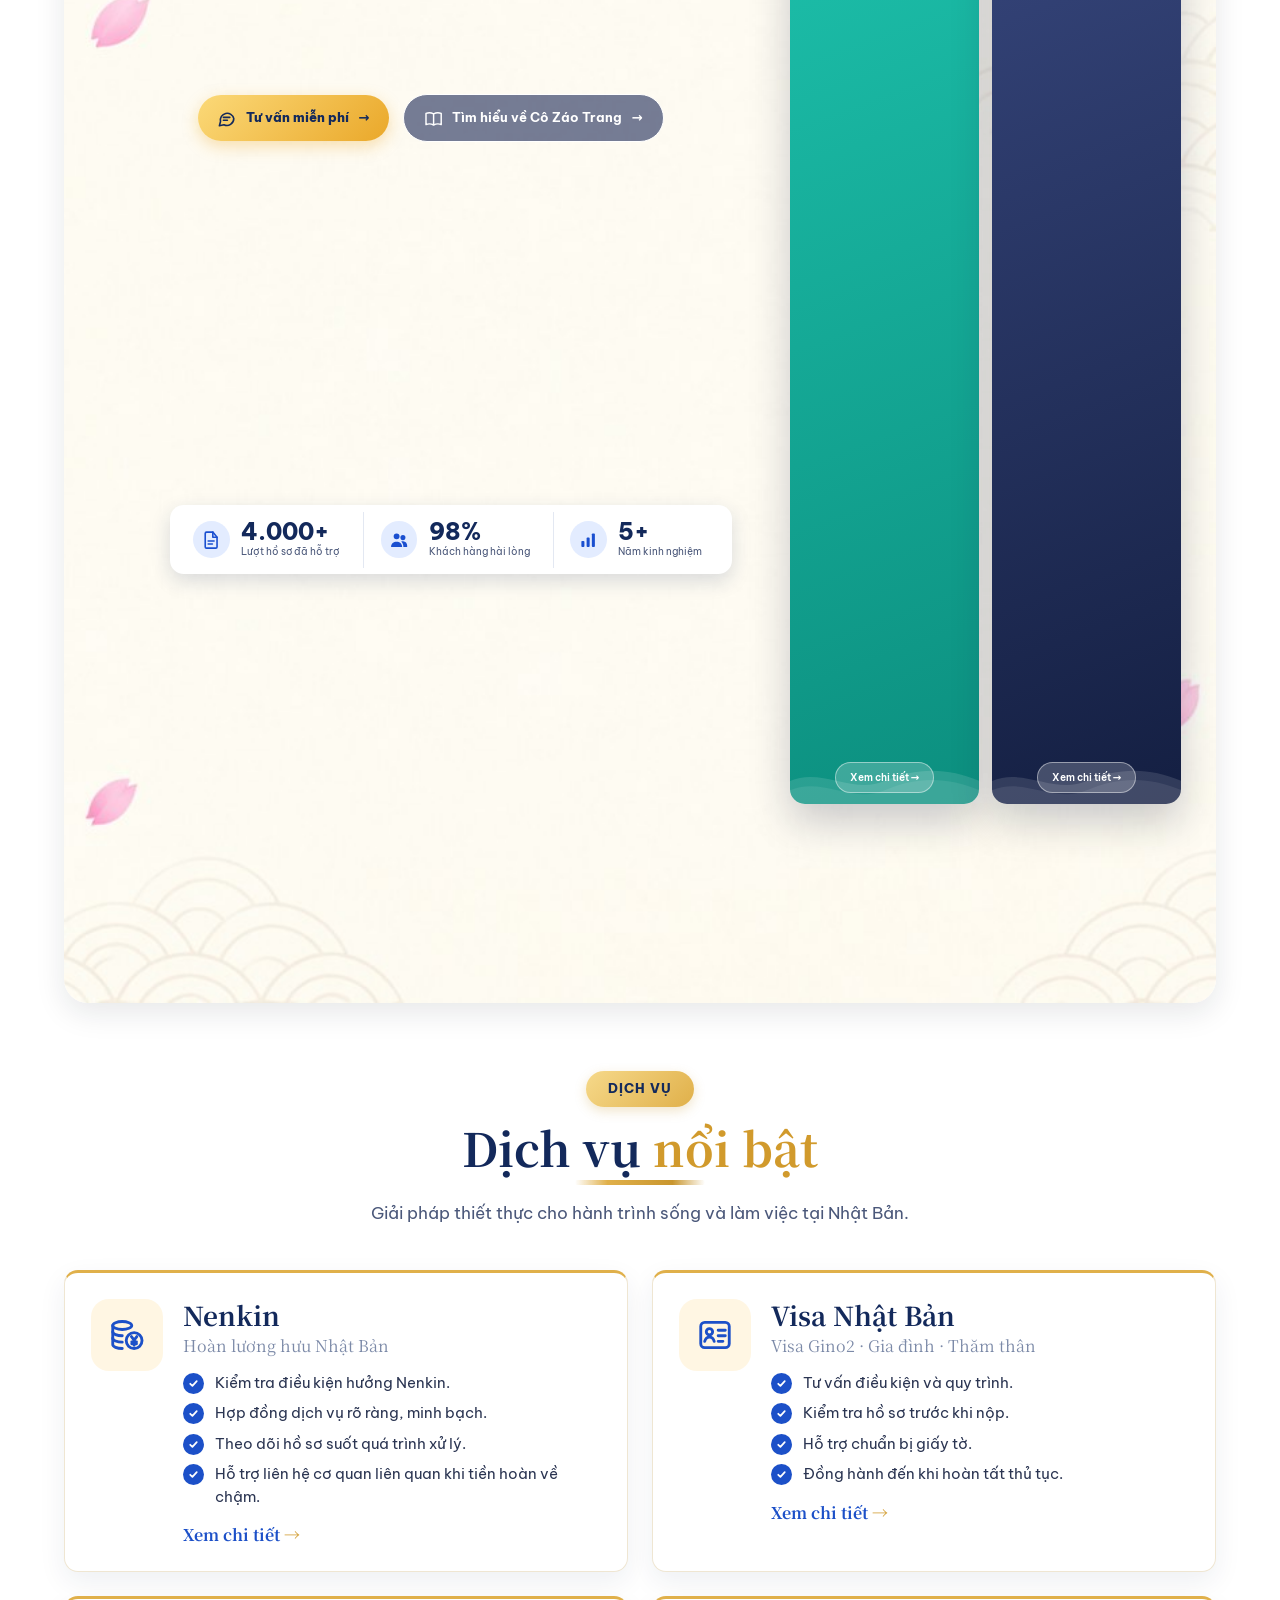
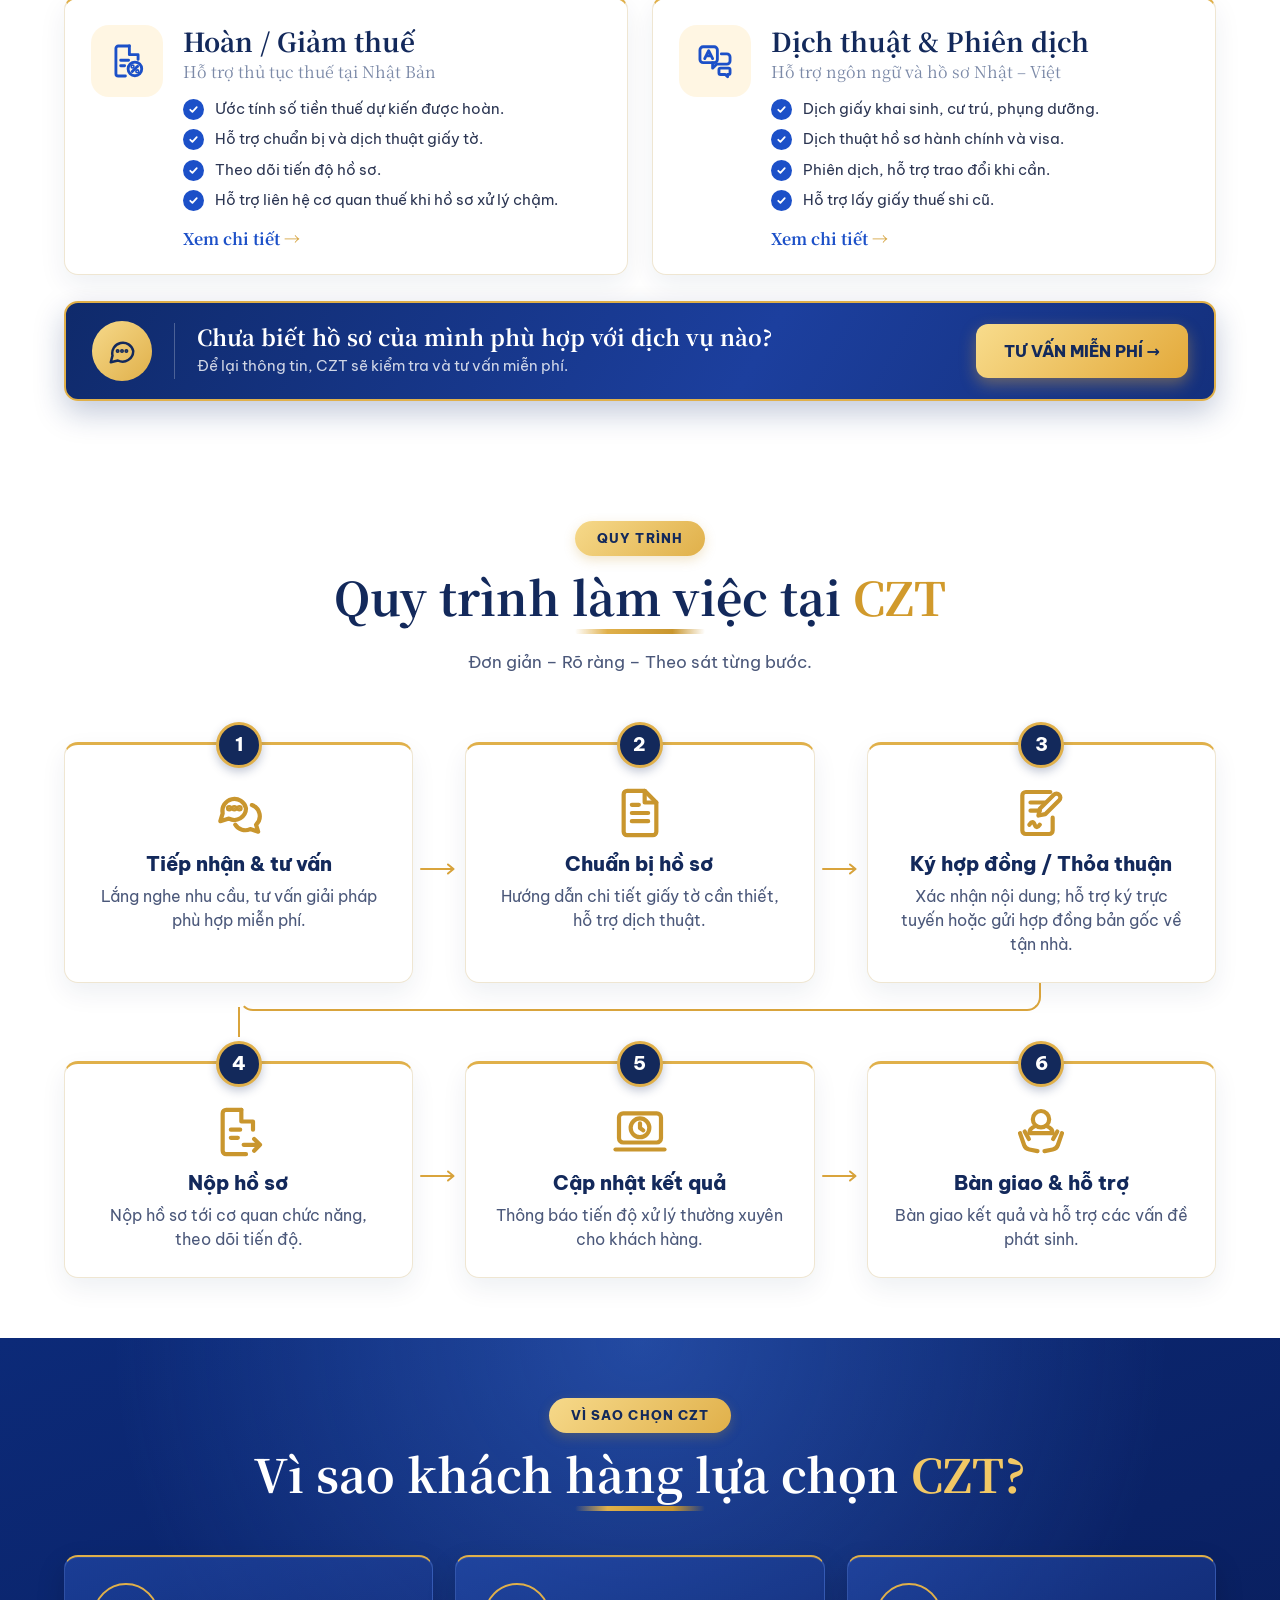
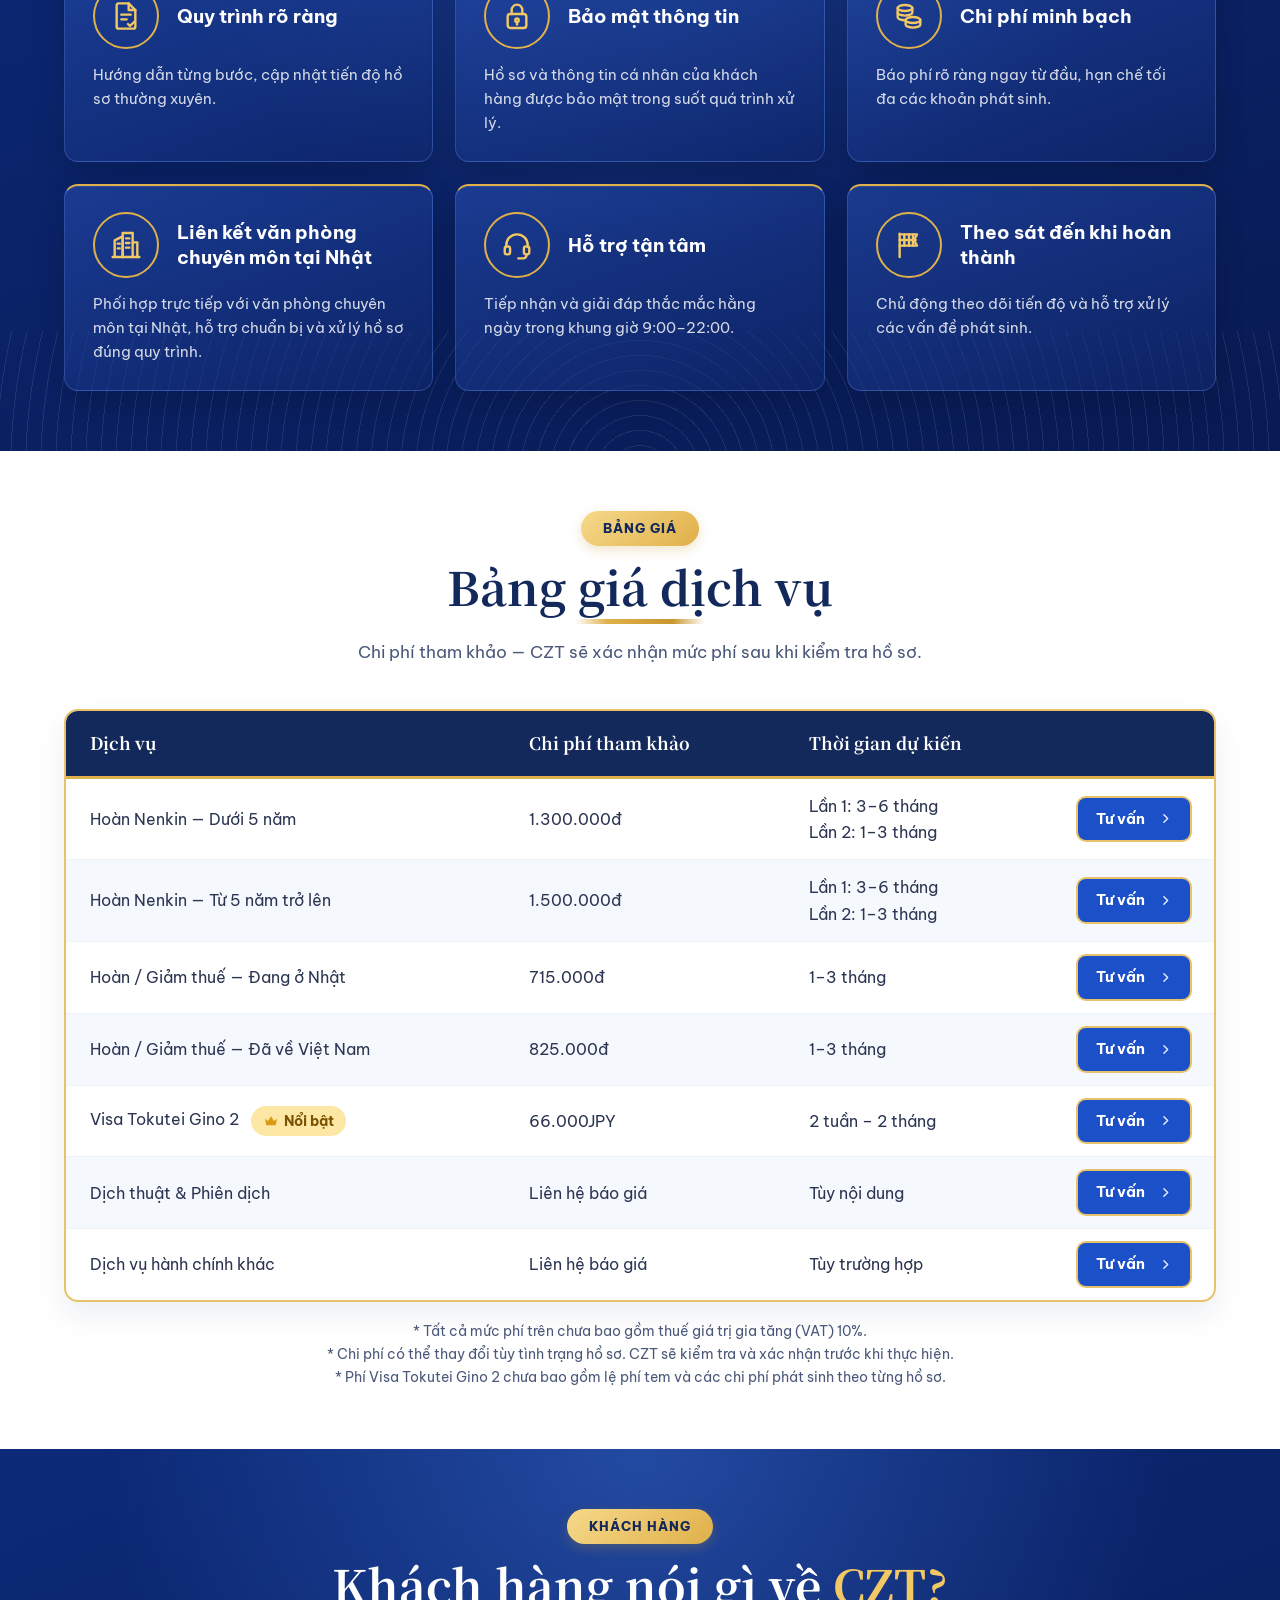
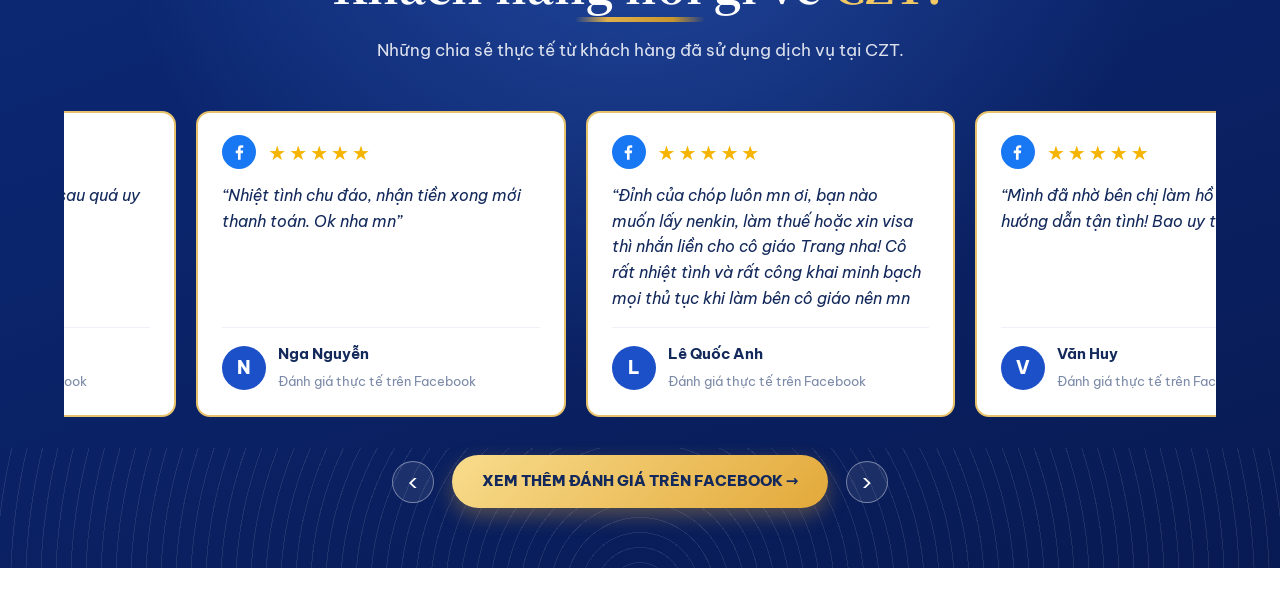
==== commit a7361dda: "Cập nhật bảng giá trang chủ, nội dung trang Thuế, link CTA và title trang Nenkin Co-Authored-By: Cla" ====
--- a/index.html
+++ b/index.html
@@ -298,9 +298,9 @@
         <tbody>
           <tr><td data-label="Dịch vụ">Hoàn Nenkin &mdash; Dưới 5 năm</td><td data-label="Chi phí tham khảo">1.300.000đ</td><td data-label="Thời gian dự kiến">Lần 1: 3&ndash;6 tháng<br>Lần 2: 1&ndash;3 tháng</td><td><a class="hm-price__btn" href="#contact">Tư vấn <span class="nk-cta__arrow"><svg viewBox="0 0 24 24" fill="none" stroke="currentColor" stroke-width="2.6" stroke-linecap="round" stroke-linejoin="round" aria-hidden="true"><path d="M9 5l7 7-7 7"/></svg></span></a></td></tr>
           <tr><td data-label="Dịch vụ">Hoàn Nenkin &mdash; Từ 5 năm trở lên</td><td data-label="Chi phí tham khảo">1.500.000đ</td><td data-label="Thời gian dự kiến">Lần 1: 3&ndash;6 tháng<br>Lần 2: 1&ndash;3 tháng</td><td><a class="hm-price__btn" href="#contact">Tư vấn <span class="nk-cta__arrow"><svg viewBox="0 0 24 24" fill="none" stroke="currentColor" stroke-width="2.6" stroke-linecap="round" stroke-linejoin="round" aria-hidden="true"><path d="M9 5l7 7-7 7"/></svg></span></a></td></tr>
-          <tr><td data-label="Dịch vụ">Hoàn / Giảm thuế &mdash; Đang ở Nhật</td><td data-label="Chi phí tham khảo">650.000đ</td><td data-label="Thời gian dự kiến">1&ndash;3 tháng</td><td><a class="hm-price__btn" href="#contact">Tư vấn <span class="nk-cta__arrow"><svg viewBox="0 0 24 24" fill="none" stroke="currentColor" stroke-width="2.6" stroke-linecap="round" stroke-linejoin="round" aria-hidden="true"><path d="M9 5l7 7-7 7"/></svg></span></a></td></tr>
-          <tr><td data-label="Dịch vụ">Hoàn / Giảm thuế &mdash; Đã về Việt Nam</td><td data-label="Chi phí tham khảo">750.000đ</td><td data-label="Thời gian dự kiến">1&ndash;3 tháng</td><td><a class="hm-price__btn" href="#contact">Tư vấn <span class="nk-cta__arrow"><svg viewBox="0 0 24 24" fill="none" stroke="currentColor" stroke-width="2.6" stroke-linecap="round" stroke-linejoin="round" aria-hidden="true"><path d="M9 5l7 7-7 7"/></svg></span></a></td></tr>
-          <tr><td data-label="Dịch vụ">Visa Tokutei Gino 2 &mdash; CZT nộp hồ sơ <span class="hm-badge"><svg viewBox="0 0 24 24" fill="currentColor" aria-hidden="true"><path d="M3 8.5l4.5 3.5L12 5l4.5 7L21 8.5l-2 10H5z"/></svg>Nổi bật</span></td><td data-label="Chi phí tham khảo">65.000JPY</td><td data-label="Thời gian dự kiến">2 tuần &ndash; 2 tháng</td><td><a class="hm-price__btn" href="#contact">Tư vấn <span class="nk-cta__arrow"><svg viewBox="0 0 24 24" fill="none" stroke="currentColor" stroke-width="2.6" stroke-linecap="round" stroke-linejoin="round" aria-hidden="true"><path d="M9 5l7 7-7 7"/></svg></span></a></td></tr>
+          <tr><td data-label="Dịch vụ">Hoàn / Giảm thuế &mdash; Đang ở Nhật</td><td data-label="Chi phí tham khảo">715.000đ</td><td data-label="Thời gian dự kiến">1&ndash;3 tháng</td><td><a class="hm-price__btn" href="#contact">Tư vấn <span class="nk-cta__arrow"><svg viewBox="0 0 24 24" fill="none" stroke="currentColor" stroke-width="2.6" stroke-linecap="round" stroke-linejoin="round" aria-hidden="true"><path d="M9 5l7 7-7 7"/></svg></span></a></td></tr>
+          <tr><td data-label="Dịch vụ">Hoàn / Giảm thuế &mdash; Đã về Việt Nam</td><td data-label="Chi phí tham khảo">825.000đ</td><td data-label="Thời gian dự kiến">1&ndash;3 tháng</td><td><a class="hm-price__btn" href="#contact">Tư vấn <span class="nk-cta__arrow"><svg viewBox="0 0 24 24" fill="none" stroke="currentColor" stroke-width="2.6" stroke-linecap="round" stroke-linejoin="round" aria-hidden="true"><path d="M9 5l7 7-7 7"/></svg></span></a></td></tr>
+          <tr><td data-label="Dịch vụ">Visa Tokutei Gino 2 <span class="hm-badge"><svg viewBox="0 0 24 24" fill="currentColor" aria-hidden="true"><path d="M3 8.5l4.5 3.5L12 5l4.5 7L21 8.5l-2 10H5z"/></svg>Nổi bật</span></td><td data-label="Chi phí tham khảo">66.000JPY</td><td data-label="Thời gian dự kiến">2 tuần &ndash; 2 tháng</td><td><a class="hm-price__btn" href="#contact">Tư vấn <span class="nk-cta__arrow"><svg viewBox="0 0 24 24" fill="none" stroke="currentColor" stroke-width="2.6" stroke-linecap="round" stroke-linejoin="round" aria-hidden="true"><path d="M9 5l7 7-7 7"/></svg></span></a></td></tr>
           <tr><td data-label="Dịch vụ">Dịch thuật &amp; Phiên dịch</td><td data-label="Chi phí tham khảo">Liên hệ báo giá</td><td data-label="Thời gian dự kiến">Tùy nội dung</td><td><a class="hm-price__btn" href="#contact">Tư vấn <span class="nk-cta__arrow"><svg viewBox="0 0 24 24" fill="none" stroke="currentColor" stroke-width="2.6" stroke-linecap="round" stroke-linejoin="round" aria-hidden="true"><path d="M9 5l7 7-7 7"/></svg></span></a></td></tr>
           <tr><td data-label="Dịch vụ">Dịch vụ hành chính khác</td><td data-label="Chi phí tham khảo">Liên hệ báo giá</td><td data-label="Thời gian dự kiến">Tùy trường hợp</td><td><a class="hm-price__btn" href="#contact">Tư vấn <span class="nk-cta__arrow"><svg viewBox="0 0 24 24" fill="none" stroke="currentColor" stroke-width="2.6" stroke-linecap="round" stroke-linejoin="round" aria-hidden="true"><path d="M9 5l7 7-7 7"/></svg></span></a></td></tr>
         </tbody>
--- a/css/style.css
+++ b/css/style.css
@@ -2896,7 +2896,7 @@
 .ab-founder { display: grid; grid-template-columns: 0.78fr 1fr; align-items: stretch; background: linear-gradient(120deg, #eef4ff, #f7faff 55%, #eaf1ff); border: 1.5px solid #dde7fa; border-radius: var(--radius-lg); overflow: hidden; box-shadow: 0 10px 30px rgba(19, 41, 91, 0.07); }
 .ab-founder__photo { position: relative; min-height: 380px; }
 /* ảnh phủ kín cả chiều cao cột trái (cắt nhẹ 2 bên nếu thẻ cao hơn ảnh), mép phải mờ dần vào nền thẻ */
-.ab-founder__photo img { position: absolute; inset: 0; width: 100%; height: 100%; object-fit: cover; object-position: 50% center; -webkit-mask-image: linear-gradient(270deg, transparent 0, #000 10%); mask-image: linear-gradient(270deg, transparent 0, #000 10%); }
+.ab-founder__photo img { position: absolute; top: 0; right: 0; bottom: 0; left: 0; width: 100%; height: 100%; object-fit: cover; object-position: 50% center; -webkit-mask-image: linear-gradient(270deg, transparent 0, #000 10%); mask-image: linear-gradient(270deg, transparent 0, #000 10%); }
 .ab-founder__text { padding: 34px 40px 32px 30px; color: #2b3a5c; font-size: 17px; line-height: 1.7; }
 .ab-founder__text h2 { font-family: var(--font-body); font-weight: 800; font-size: clamp(21px, 2.3vw, 28px); color: #1a3fa8; margin: 22px 0 14px; }
 .ab-founder__text p + p { margin-top: 12px; }
@@ -2983,8 +2983,11 @@
   .ab-banner__brand { left: 50%; top: 66.5%; font-size: 2.1cqw; }
   .ab-sec { padding: 18px 0; }
   .ab-founder { grid-template-columns: 1fr; }
-  .ab-founder__photo { min-height: 0; aspect-ratio: 1; }
-  .ab-founder__photo img { -webkit-mask-image: none; mask-image: none; }
+  /* Mobile: ảnh nằm trong luồng bình thường (không absolute + aspect-ratio).
+     Trình duyệt cũ (iOS Safari < 15, một số Android) không hỗ trợ aspect-ratio/inset
+     -> khung cao 0px nên ảnh biến mất trên một số máy. */
+  .ab-founder__photo { min-height: 0; }
+  .ab-founder__photo img { position: static; height: auto; -webkit-mask-image: none; mask-image: none; }
   .ab-founder__text { padding: 22px 18px 24px; font-size: 15.5px; }
   .ab-founder__text h2 { margin-top: 14px; }
   .ab-founder__sign { font-size: 32px; }
@@ -3477,3 +3480,6 @@
 .hm-bt__sub { color: #ffd966; text-shadow: 0 2px 10px rgba(3, 12, 45, 0.9), 0 1px 2px rgba(3, 12, 45, 0.8); }
 .hm-bt__desc { color: #fff; font-weight: 500; opacity: 1; text-shadow: 0 1px 6px rgba(3, 12, 45, 0.95), 0 0 2px rgba(3, 12, 45, 0.8); }
 .hm-btn--line { background: rgba(6, 20, 72, 0.55); border-color: #fff; }
+
+/* Thuế: nút CTA cuối khối Vì sao chọn CZT rộng hết khung */
+.tx-more--wide { width: 100%; max-width: 760px; justify-content: center; position: relative; z-index: 1; }
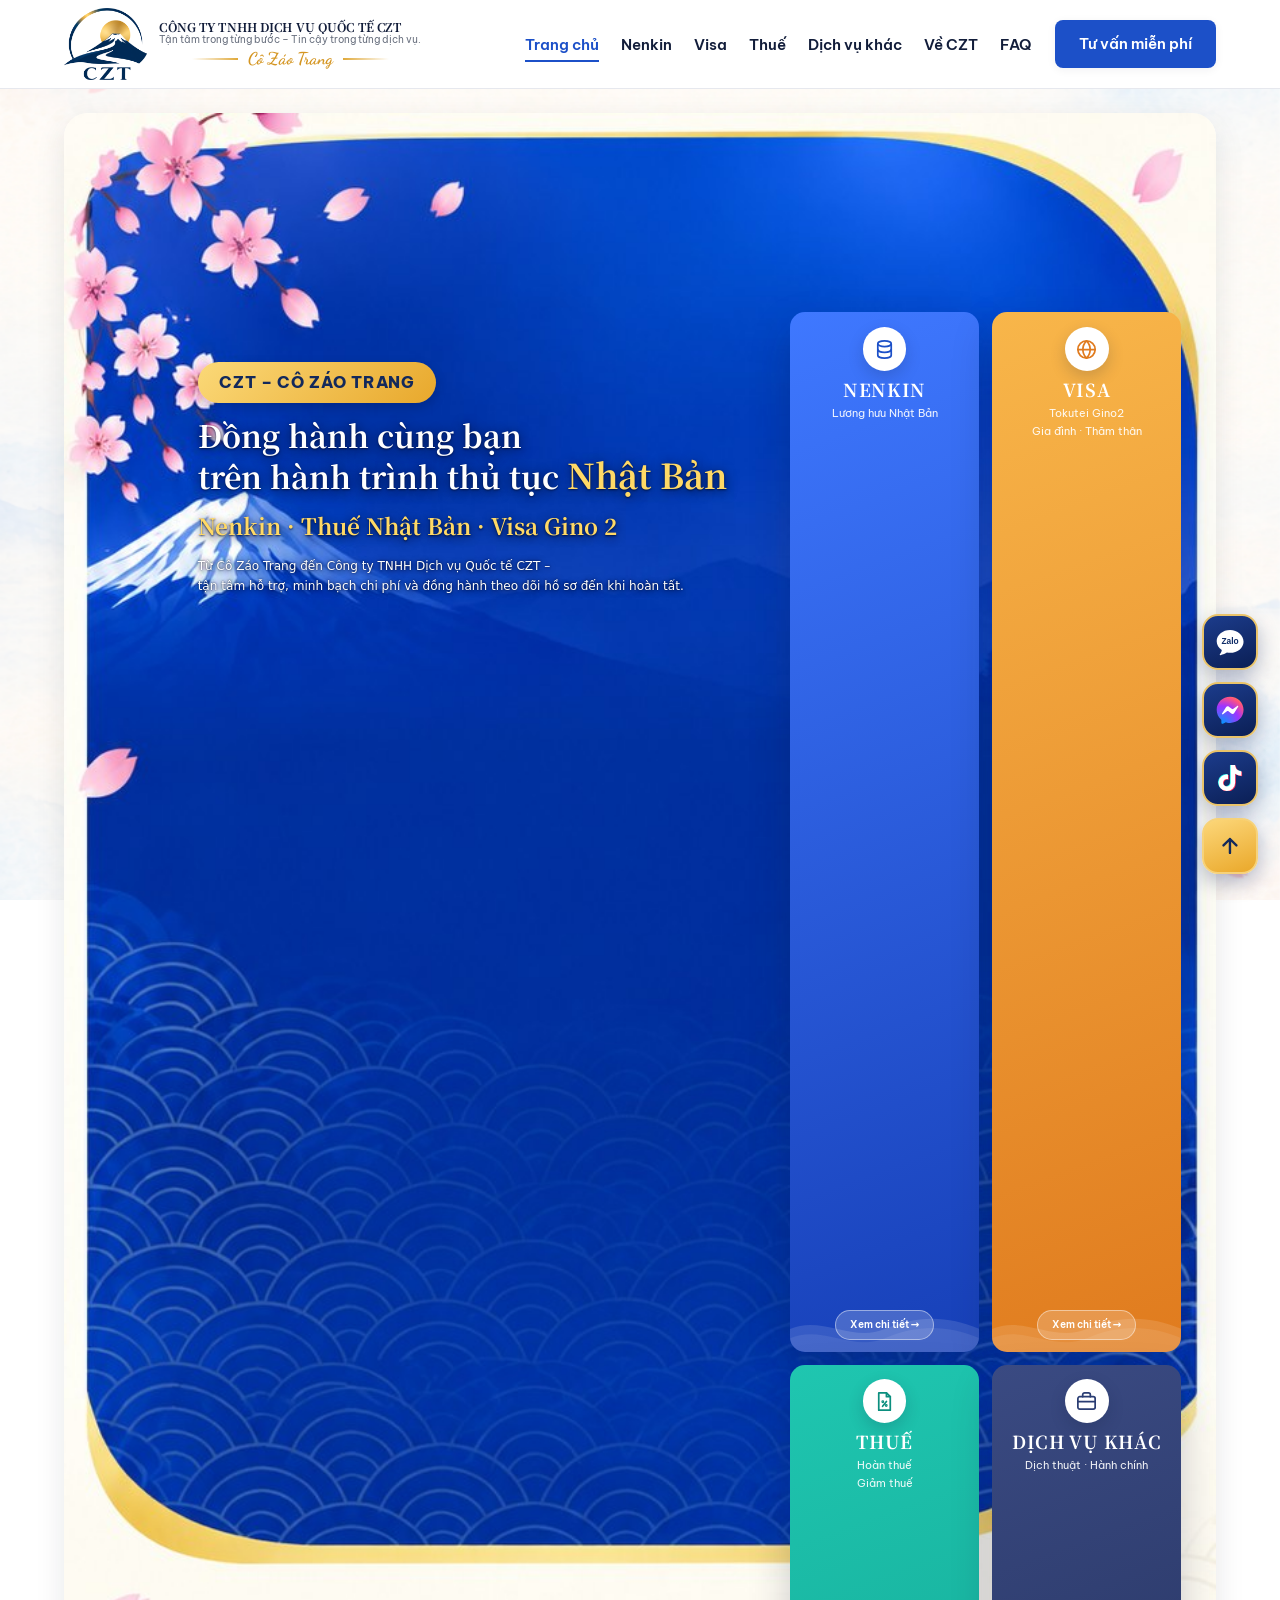
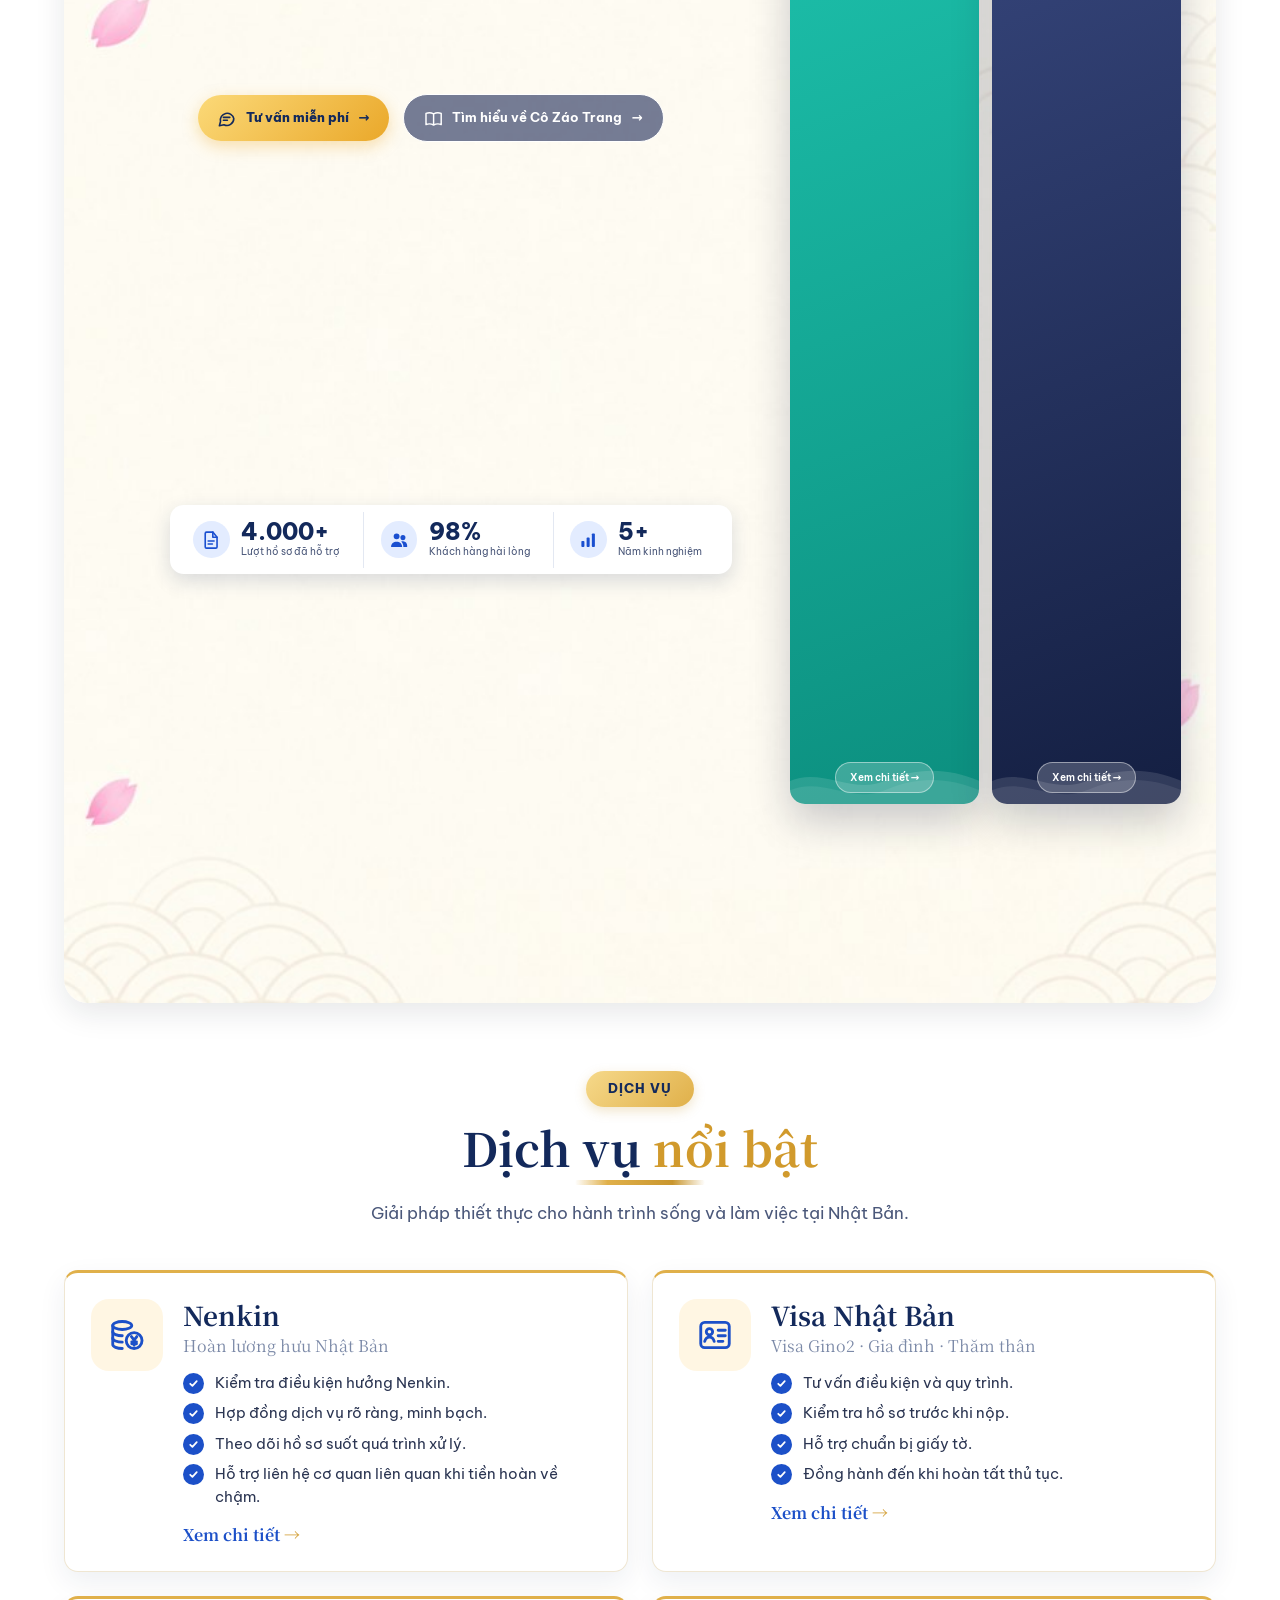
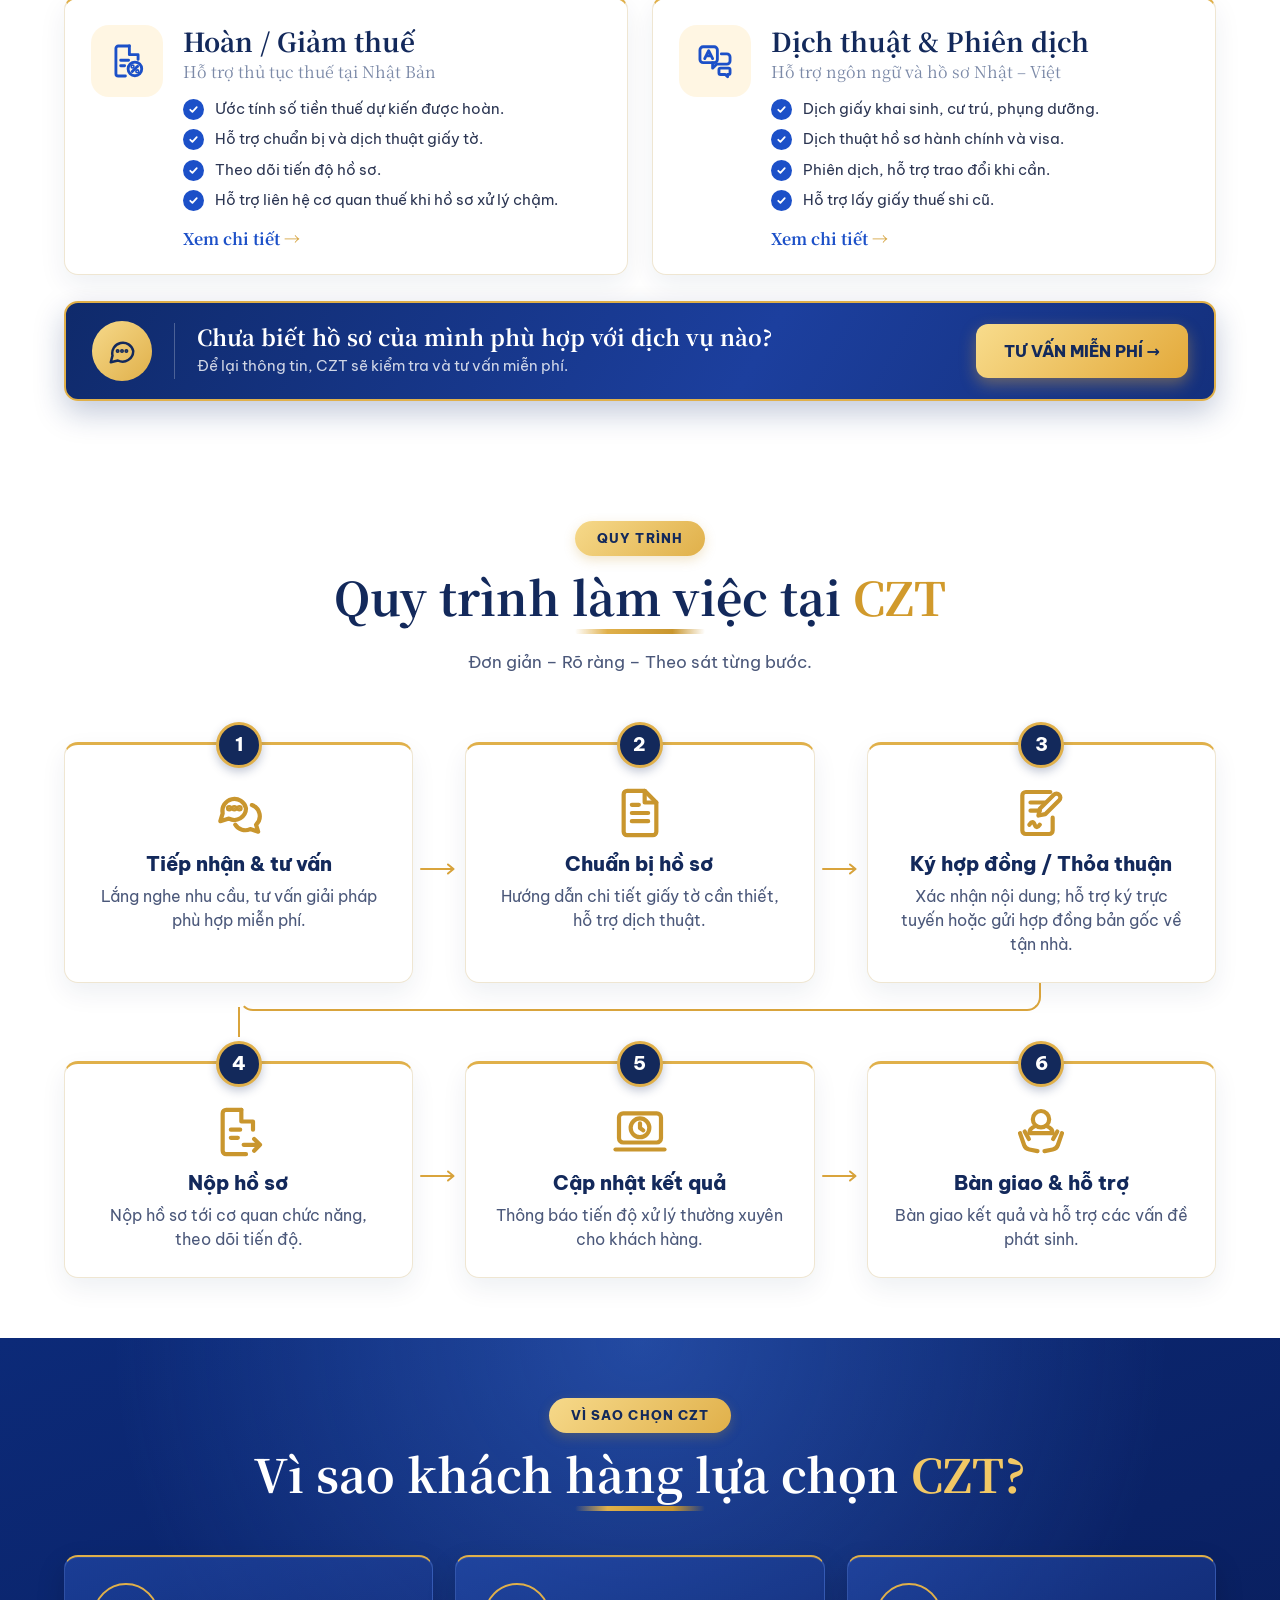
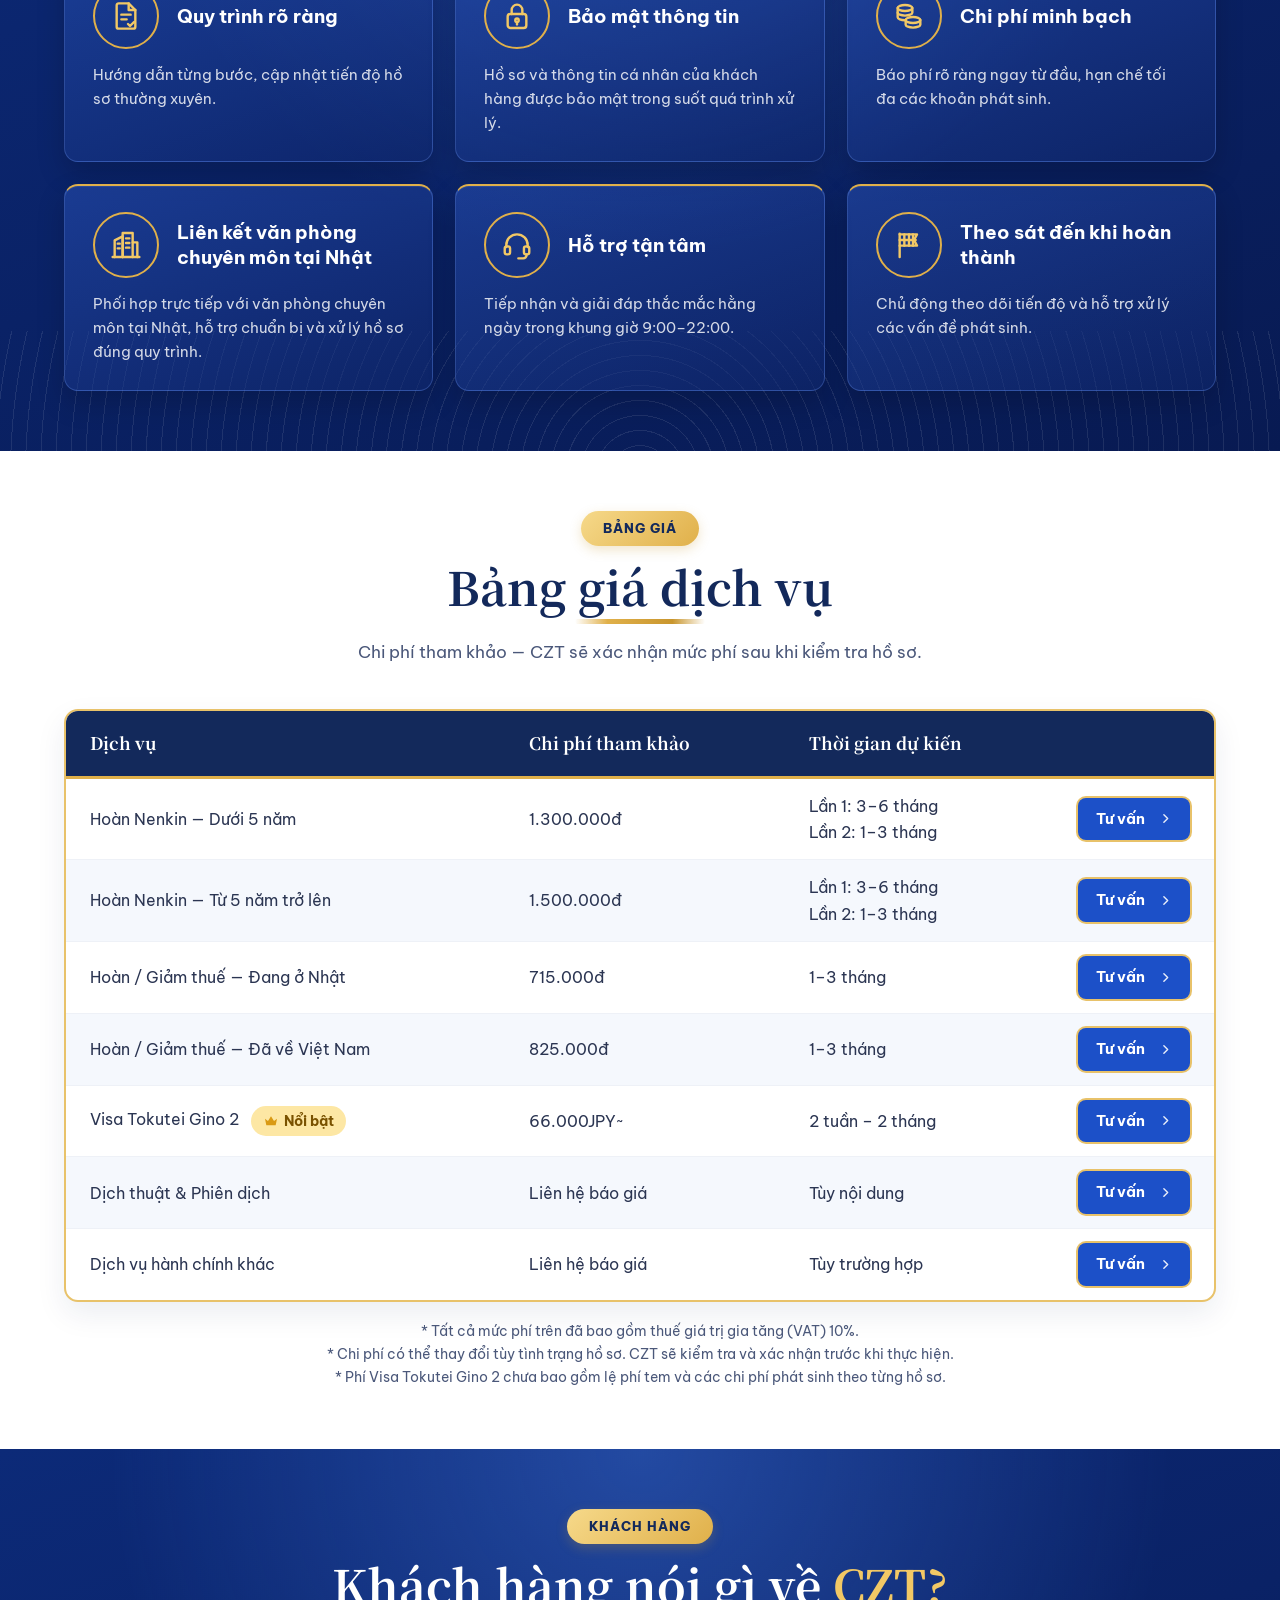
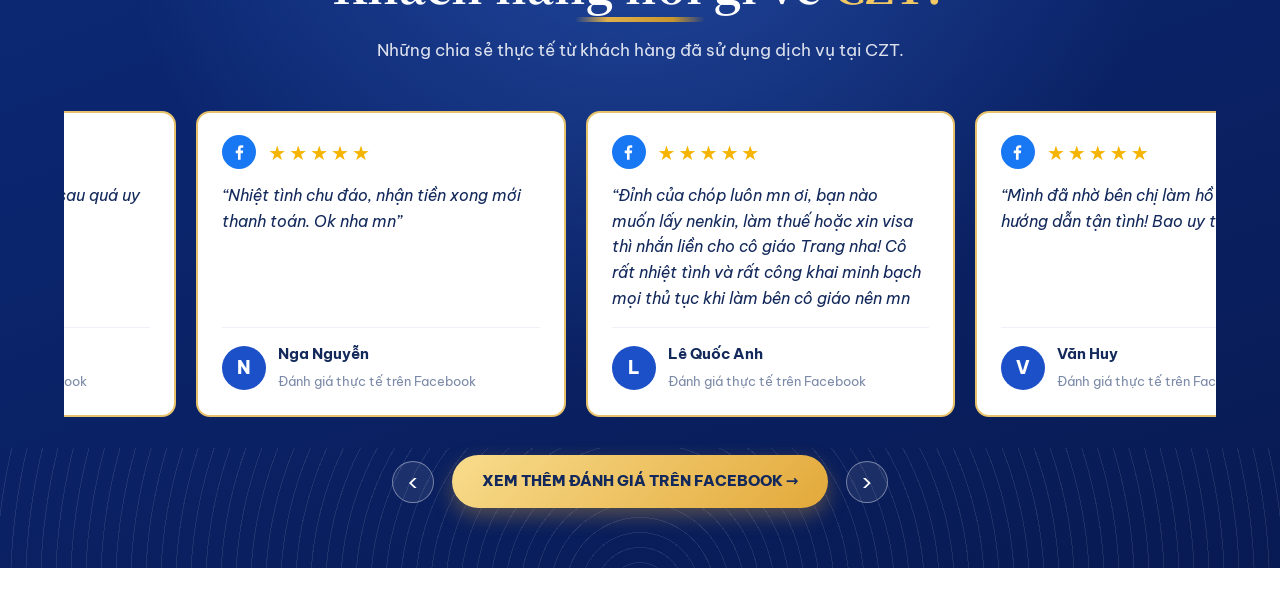
==== commit c2af8075: "fix fb 03/01/2026" ====
--- a/index.html
+++ b/index.html
@@ -300,14 +300,14 @@
           <tr><td data-label="Dịch vụ">Hoàn Nenkin &mdash; Từ 5 năm trở lên</td><td data-label="Chi phí tham khảo">1.500.000đ</td><td data-label="Thời gian dự kiến">Lần 1: 3&ndash;6 tháng<br>Lần 2: 1&ndash;3 tháng</td><td><a class="hm-price__btn" href="#contact">Tư vấn <span class="nk-cta__arrow"><svg viewBox="0 0 24 24" fill="none" stroke="currentColor" stroke-width="2.6" stroke-linecap="round" stroke-linejoin="round" aria-hidden="true"><path d="M9 5l7 7-7 7"/></svg></span></a></td></tr>
           <tr><td data-label="Dịch vụ">Hoàn / Giảm thuế &mdash; Đang ở Nhật</td><td data-label="Chi phí tham khảo">715.000đ</td><td data-label="Thời gian dự kiến">1&ndash;3 tháng</td><td><a class="hm-price__btn" href="#contact">Tư vấn <span class="nk-cta__arrow"><svg viewBox="0 0 24 24" fill="none" stroke="currentColor" stroke-width="2.6" stroke-linecap="round" stroke-linejoin="round" aria-hidden="true"><path d="M9 5l7 7-7 7"/></svg></span></a></td></tr>
           <tr><td data-label="Dịch vụ">Hoàn / Giảm thuế &mdash; Đã về Việt Nam</td><td data-label="Chi phí tham khảo">825.000đ</td><td data-label="Thời gian dự kiến">1&ndash;3 tháng</td><td><a class="hm-price__btn" href="#contact">Tư vấn <span class="nk-cta__arrow"><svg viewBox="0 0 24 24" fill="none" stroke="currentColor" stroke-width="2.6" stroke-linecap="round" stroke-linejoin="round" aria-hidden="true"><path d="M9 5l7 7-7 7"/></svg></span></a></td></tr>
-          <tr><td data-label="Dịch vụ">Visa Tokutei Gino 2 <span class="hm-badge"><svg viewBox="0 0 24 24" fill="currentColor" aria-hidden="true"><path d="M3 8.5l4.5 3.5L12 5l4.5 7L21 8.5l-2 10H5z"/></svg>Nổi bật</span></td><td data-label="Chi phí tham khảo">66.000JPY</td><td data-label="Thời gian dự kiến">2 tuần &ndash; 2 tháng</td><td><a class="hm-price__btn" href="#contact">Tư vấn <span class="nk-cta__arrow"><svg viewBox="0 0 24 24" fill="none" stroke="currentColor" stroke-width="2.6" stroke-linecap="round" stroke-linejoin="round" aria-hidden="true"><path d="M9 5l7 7-7 7"/></svg></span></a></td></tr>
+          <tr><td data-label="Dịch vụ">Visa Tokutei Gino 2 <span class="hm-badge"><svg viewBox="0 0 24 24" fill="currentColor" aria-hidden="true"><path d="M3 8.5l4.5 3.5L12 5l4.5 7L21 8.5l-2 10H5z"/></svg>Nổi bật</span></td><td data-label="Chi phí tham khảo">66.000JPY~</td><td data-label="Thời gian dự kiến">2 tuần &ndash; 2 tháng</td><td><a class="hm-price__btn" href="#contact">Tư vấn <span class="nk-cta__arrow"><svg viewBox="0 0 24 24" fill="none" stroke="currentColor" stroke-width="2.6" stroke-linecap="round" stroke-linejoin="round" aria-hidden="true"><path d="M9 5l7 7-7 7"/></svg></span></a></td></tr>
           <tr><td data-label="Dịch vụ">Dịch thuật &amp; Phiên dịch</td><td data-label="Chi phí tham khảo">Liên hệ báo giá</td><td data-label="Thời gian dự kiến">Tùy nội dung</td><td><a class="hm-price__btn" href="#contact">Tư vấn <span class="nk-cta__arrow"><svg viewBox="0 0 24 24" fill="none" stroke="currentColor" stroke-width="2.6" stroke-linecap="round" stroke-linejoin="round" aria-hidden="true"><path d="M9 5l7 7-7 7"/></svg></span></a></td></tr>
           <tr><td data-label="Dịch vụ">Dịch vụ hành chính khác</td><td data-label="Chi phí tham khảo">Liên hệ báo giá</td><td data-label="Thời gian dự kiến">Tùy trường hợp</td><td><a class="hm-price__btn" href="#contact">Tư vấn <span class="nk-cta__arrow"><svg viewBox="0 0 24 24" fill="none" stroke="currentColor" stroke-width="2.6" stroke-linecap="round" stroke-linejoin="round" aria-hidden="true"><path d="M9 5l7 7-7 7"/></svg></span></a></td></tr>
         </tbody>
       </table>
     </div>
     <div class="hm-price__notes">
-      <p>* Tất cả mức phí trên chưa bao gồm thuế giá trị gia tăng (VAT) 10%.</p>
+      <p>* Tất cả mức phí trên đã bao gồm thuế giá trị gia tăng (VAT) 10%.</p>
       <p>* Chi phí có thể thay đổi tùy tình trạng hồ sơ. CZT sẽ kiểm tra và xác nhận trước khi thực hiện.</p>
       <p>* Phí Visa Tokutei Gino 2 chưa bao gồm lệ phí tem và các chi phí phát sinh theo từng hồ sơ.</p>
     </div>
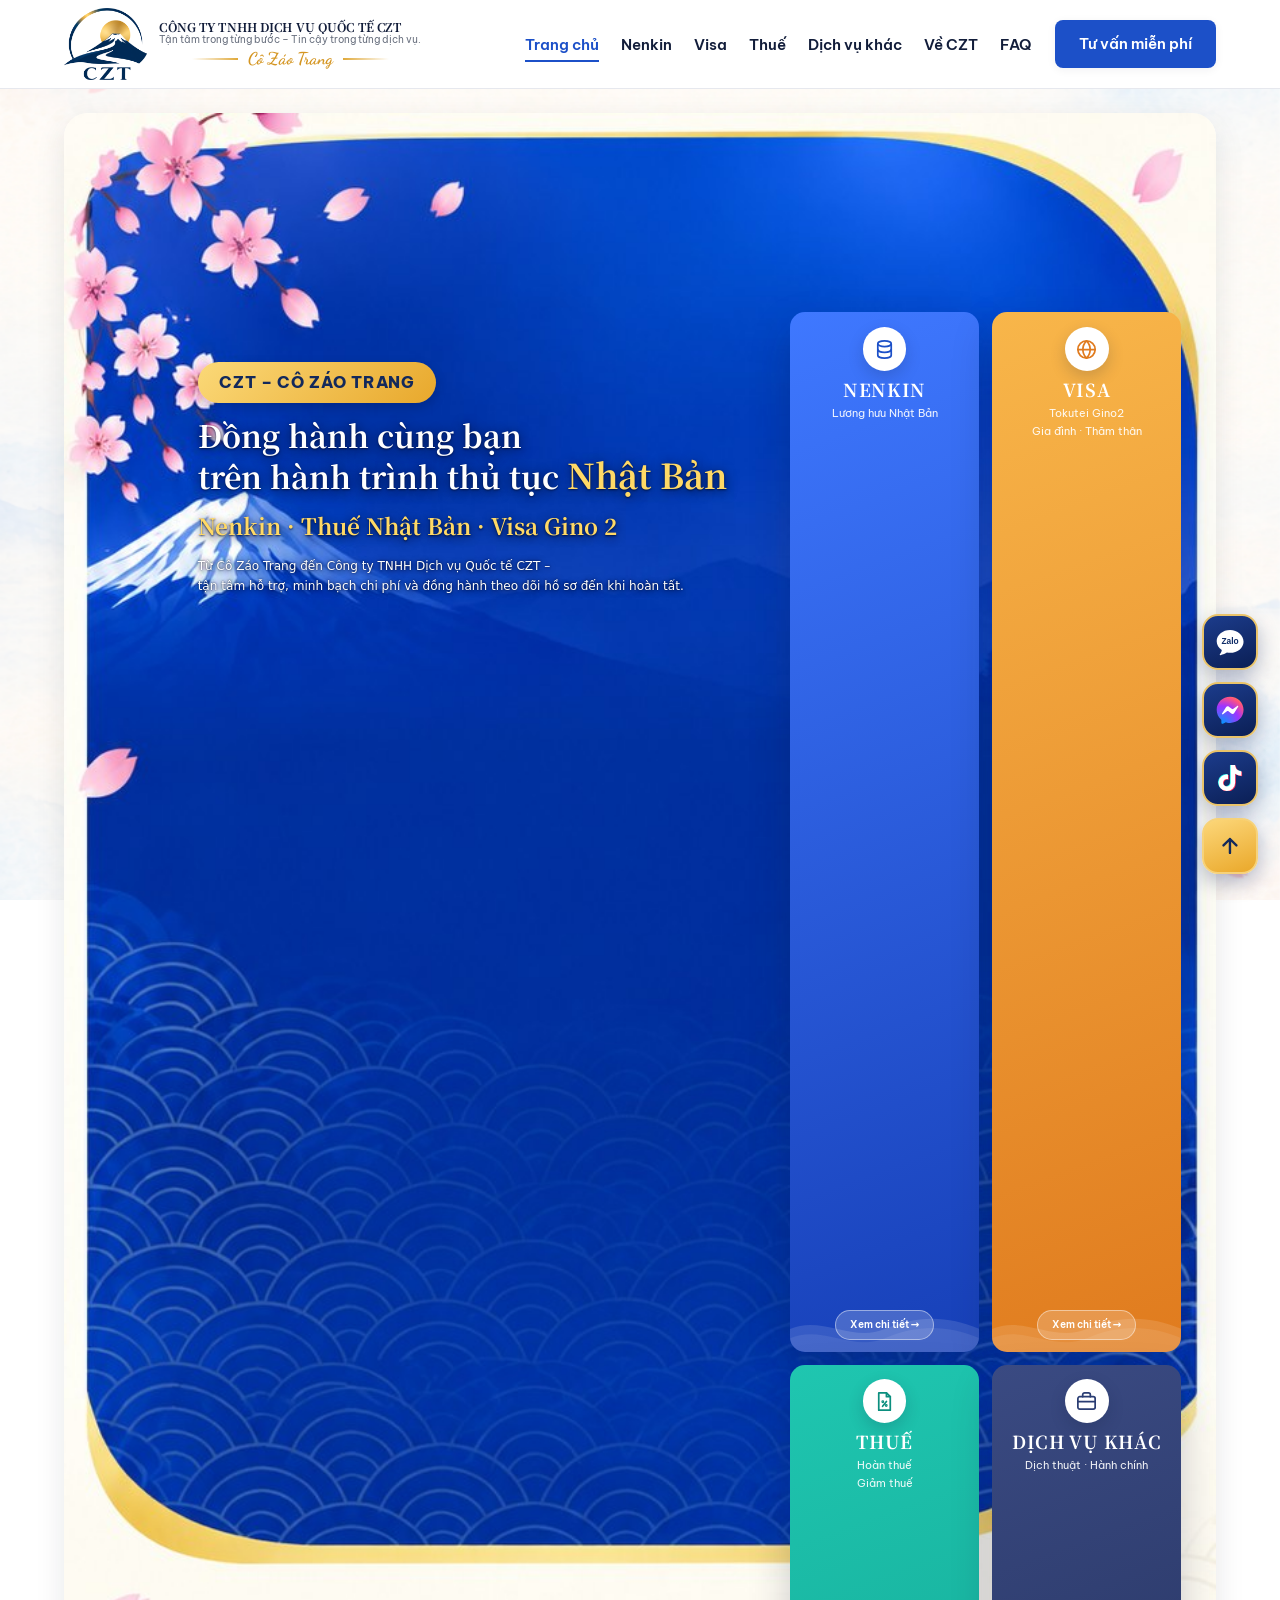
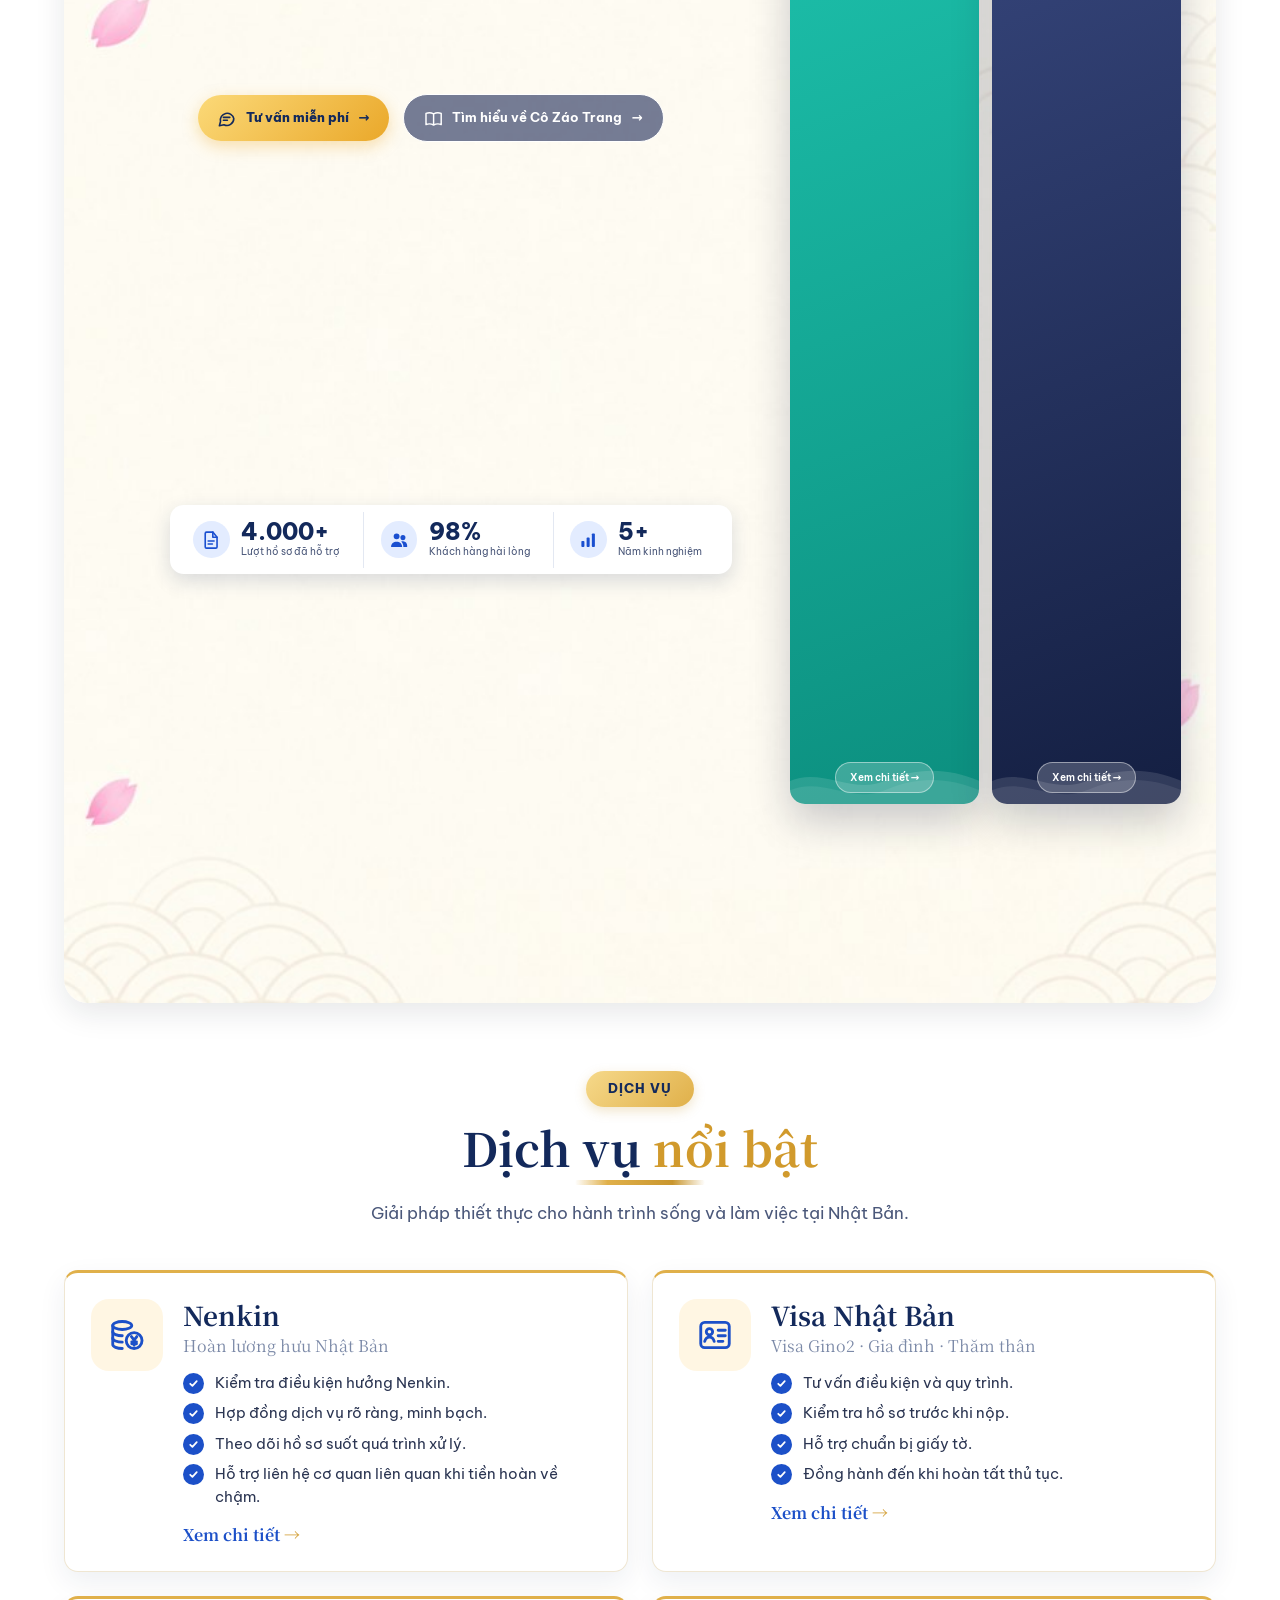
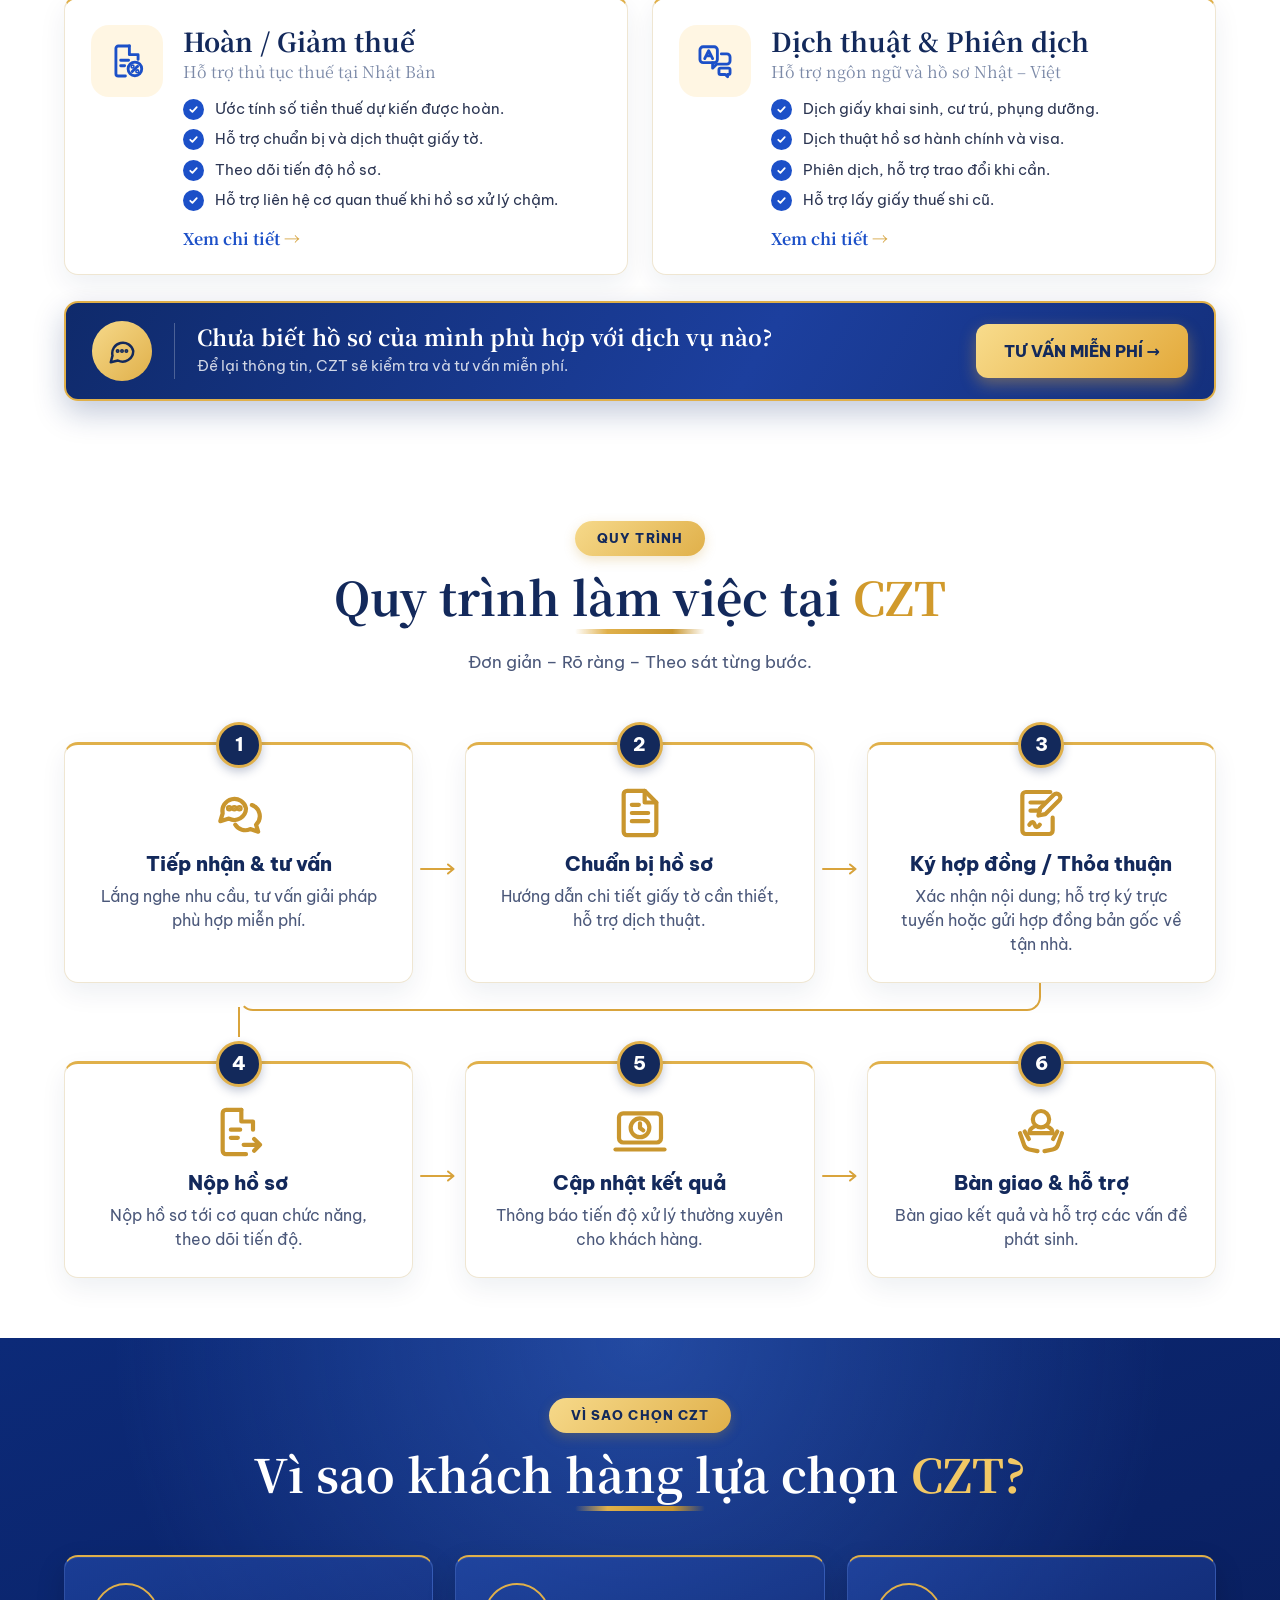
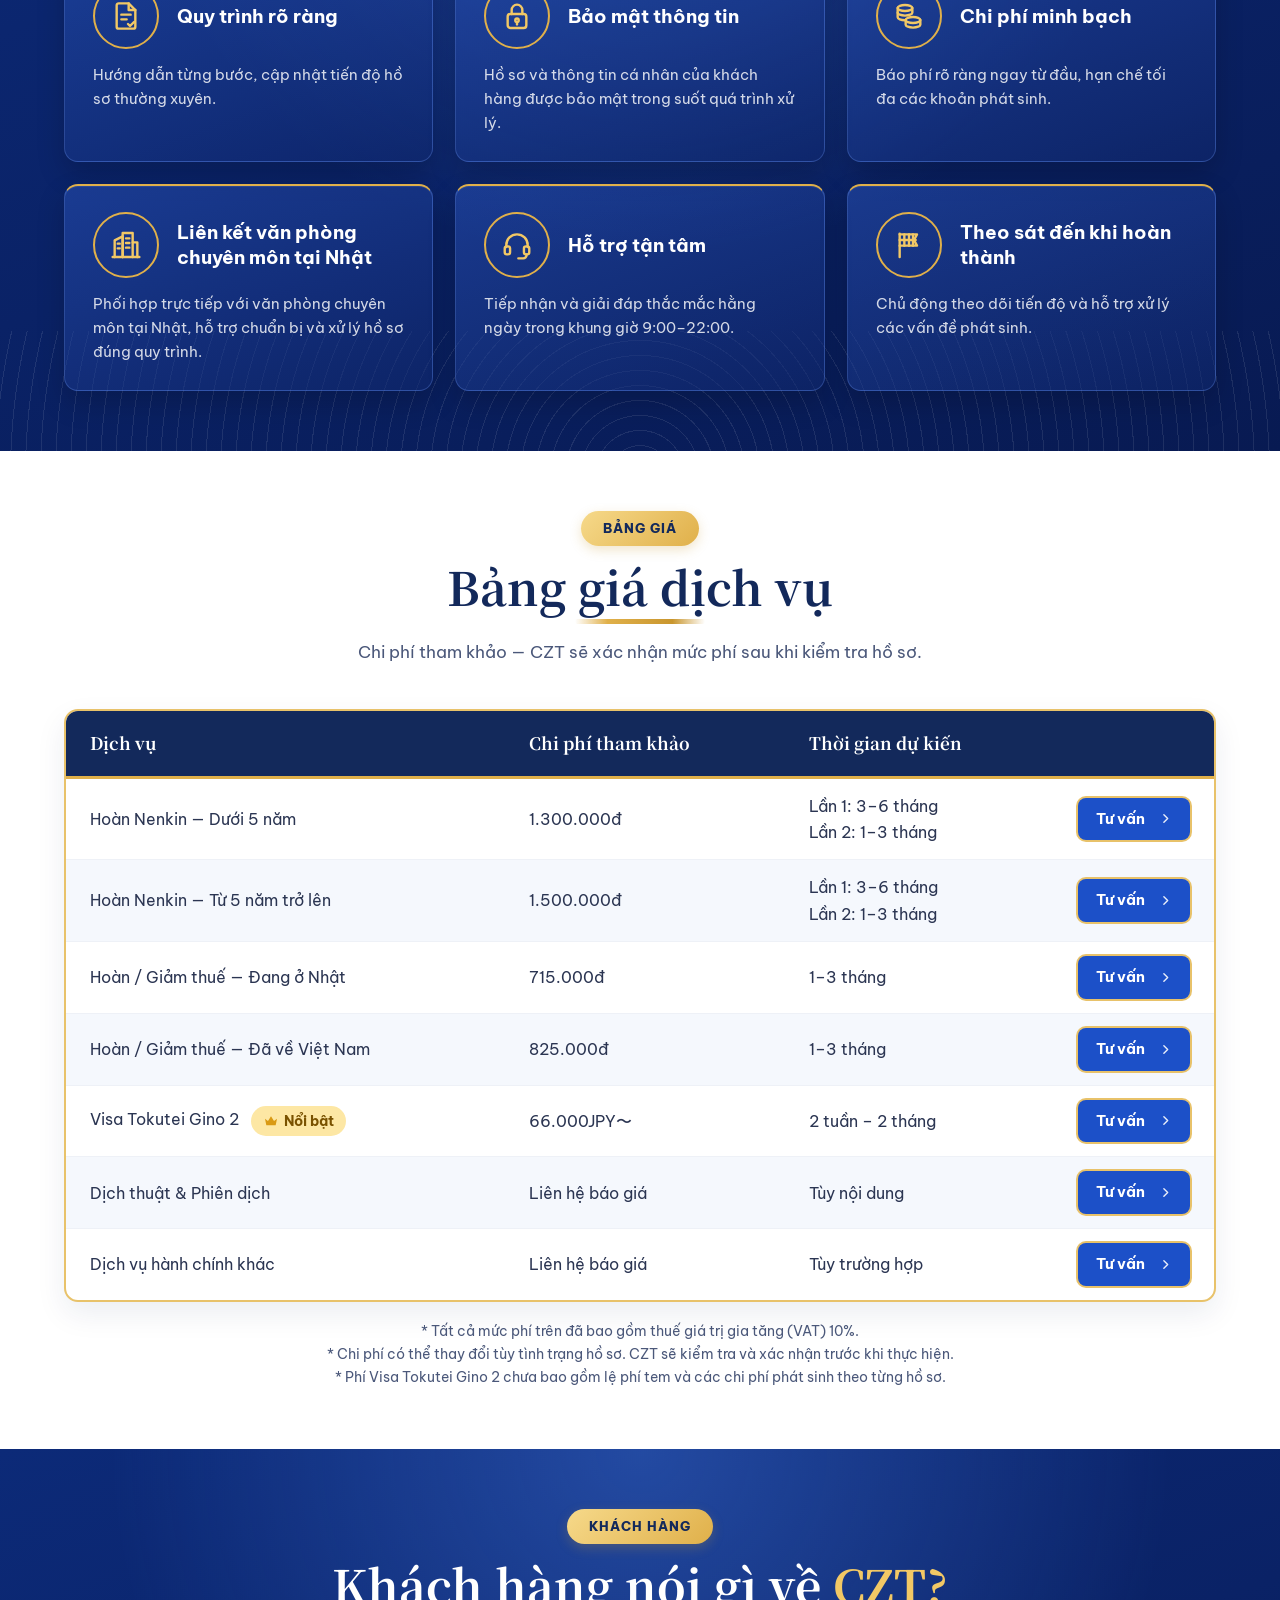
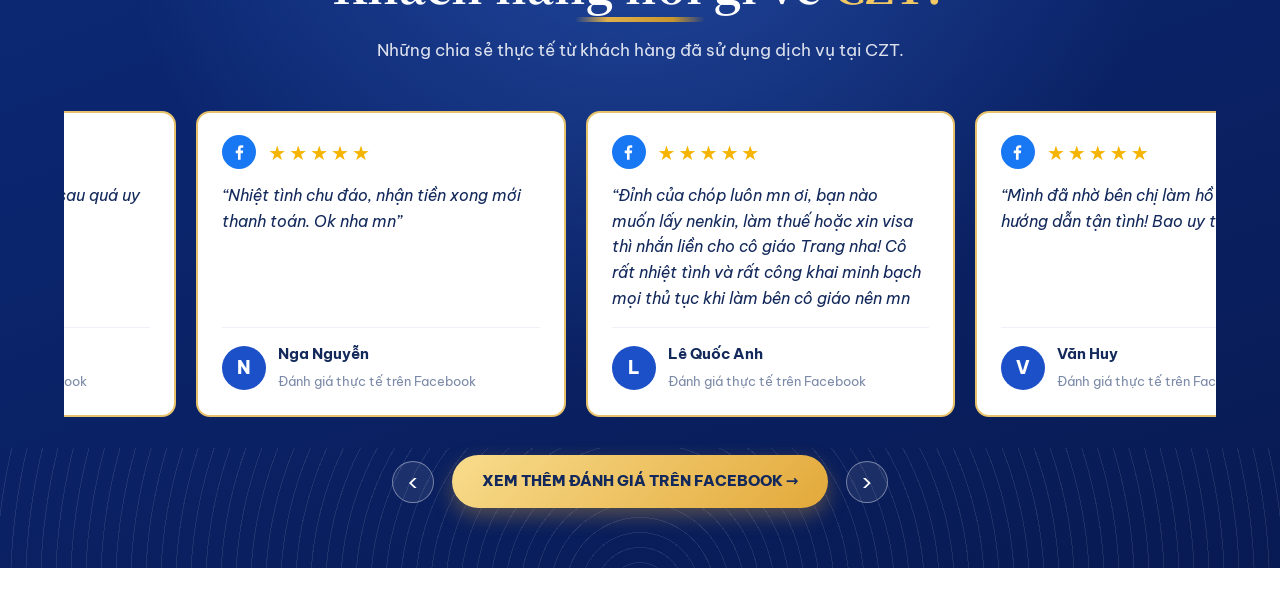
==== commit ea32ced5: "~ -> 〜" ====
--- a/index.html
+++ b/index.html
@@ -300,7 +300,7 @@
           <tr><td data-label="Dịch vụ">Hoàn Nenkin &mdash; Từ 5 năm trở lên</td><td data-label="Chi phí tham khảo">1.500.000đ</td><td data-label="Thời gian dự kiến">Lần 1: 3&ndash;6 tháng<br>Lần 2: 1&ndash;3 tháng</td><td><a class="hm-price__btn" href="#contact">Tư vấn <span class="nk-cta__arrow"><svg viewBox="0 0 24 24" fill="none" stroke="currentColor" stroke-width="2.6" stroke-linecap="round" stroke-linejoin="round" aria-hidden="true"><path d="M9 5l7 7-7 7"/></svg></span></a></td></tr>
           <tr><td data-label="Dịch vụ">Hoàn / Giảm thuế &mdash; Đang ở Nhật</td><td data-label="Chi phí tham khảo">715.000đ</td><td data-label="Thời gian dự kiến">1&ndash;3 tháng</td><td><a class="hm-price__btn" href="#contact">Tư vấn <span class="nk-cta__arrow"><svg viewBox="0 0 24 24" fill="none" stroke="currentColor" stroke-width="2.6" stroke-linecap="round" stroke-linejoin="round" aria-hidden="true"><path d="M9 5l7 7-7 7"/></svg></span></a></td></tr>
           <tr><td data-label="Dịch vụ">Hoàn / Giảm thuế &mdash; Đã về Việt Nam</td><td data-label="Chi phí tham khảo">825.000đ</td><td data-label="Thời gian dự kiến">1&ndash;3 tháng</td><td><a class="hm-price__btn" href="#contact">Tư vấn <span class="nk-cta__arrow"><svg viewBox="0 0 24 24" fill="none" stroke="currentColor" stroke-width="2.6" stroke-linecap="round" stroke-linejoin="round" aria-hidden="true"><path d="M9 5l7 7-7 7"/></svg></span></a></td></tr>
-          <tr><td data-label="Dịch vụ">Visa Tokutei Gino 2 <span class="hm-badge"><svg viewBox="0 0 24 24" fill="currentColor" aria-hidden="true"><path d="M3 8.5l4.5 3.5L12 5l4.5 7L21 8.5l-2 10H5z"/></svg>Nổi bật</span></td><td data-label="Chi phí tham khảo">66.000JPY~</td><td data-label="Thời gian dự kiến">2 tuần &ndash; 2 tháng</td><td><a class="hm-price__btn" href="#contact">Tư vấn <span class="nk-cta__arrow"><svg viewBox="0 0 24 24" fill="none" stroke="currentColor" stroke-width="2.6" stroke-linecap="round" stroke-linejoin="round" aria-hidden="true"><path d="M9 5l7 7-7 7"/></svg></span></a></td></tr>
+          <tr><td data-label="Dịch vụ">Visa Tokutei Gino 2 <span class="hm-badge"><svg viewBox="0 0 24 24" fill="currentColor" aria-hidden="true"><path d="M3 8.5l4.5 3.5L12 5l4.5 7L21 8.5l-2 10H5z"/></svg>Nổi bật</span></td><td data-label="Chi phí tham khảo">66.000JPY〜</td><td data-label="Thời gian dự kiến">2 tuần &ndash; 2 tháng</td><td><a class="hm-price__btn" href="#contact">Tư vấn <span class="nk-cta__arrow"><svg viewBox="0 0 24 24" fill="none" stroke="currentColor" stroke-width="2.6" stroke-linecap="round" stroke-linejoin="round" aria-hidden="true"><path d="M9 5l7 7-7 7"/></svg></span></a></td></tr>
           <tr><td data-label="Dịch vụ">Dịch thuật &amp; Phiên dịch</td><td data-label="Chi phí tham khảo">Liên hệ báo giá</td><td data-label="Thời gian dự kiến">Tùy nội dung</td><td><a class="hm-price__btn" href="#contact">Tư vấn <span class="nk-cta__arrow"><svg viewBox="0 0 24 24" fill="none" stroke="currentColor" stroke-width="2.6" stroke-linecap="round" stroke-linejoin="round" aria-hidden="true"><path d="M9 5l7 7-7 7"/></svg></span></a></td></tr>
           <tr><td data-label="Dịch vụ">Dịch vụ hành chính khác</td><td data-label="Chi phí tham khảo">Liên hệ báo giá</td><td data-label="Thời gian dự kiến">Tùy trường hợp</td><td><a class="hm-price__btn" href="#contact">Tư vấn <span class="nk-cta__arrow"><svg viewBox="0 0 24 24" fill="none" stroke="currentColor" stroke-width="2.6" stroke-linecap="round" stroke-linejoin="round" aria-hidden="true"><path d="M9 5l7 7-7 7"/></svg></span></a></td></tr>
         </tbody>
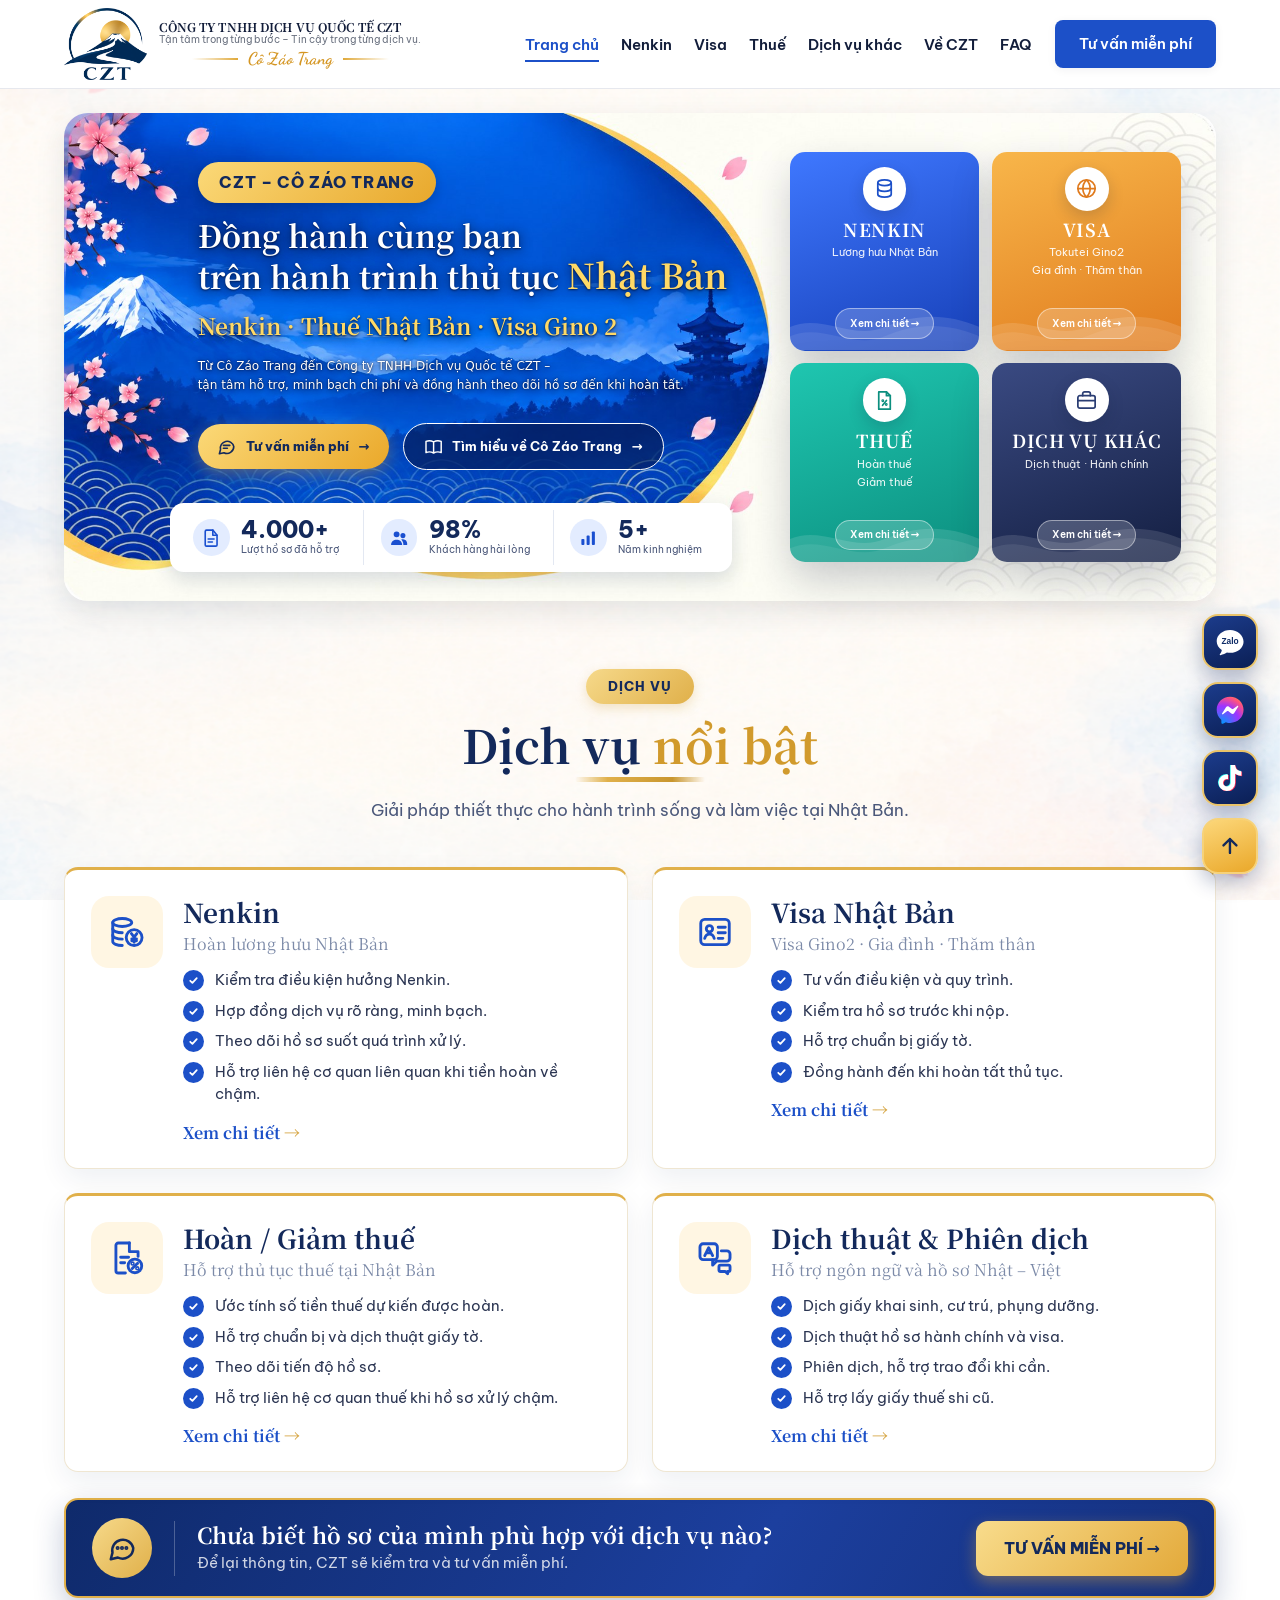
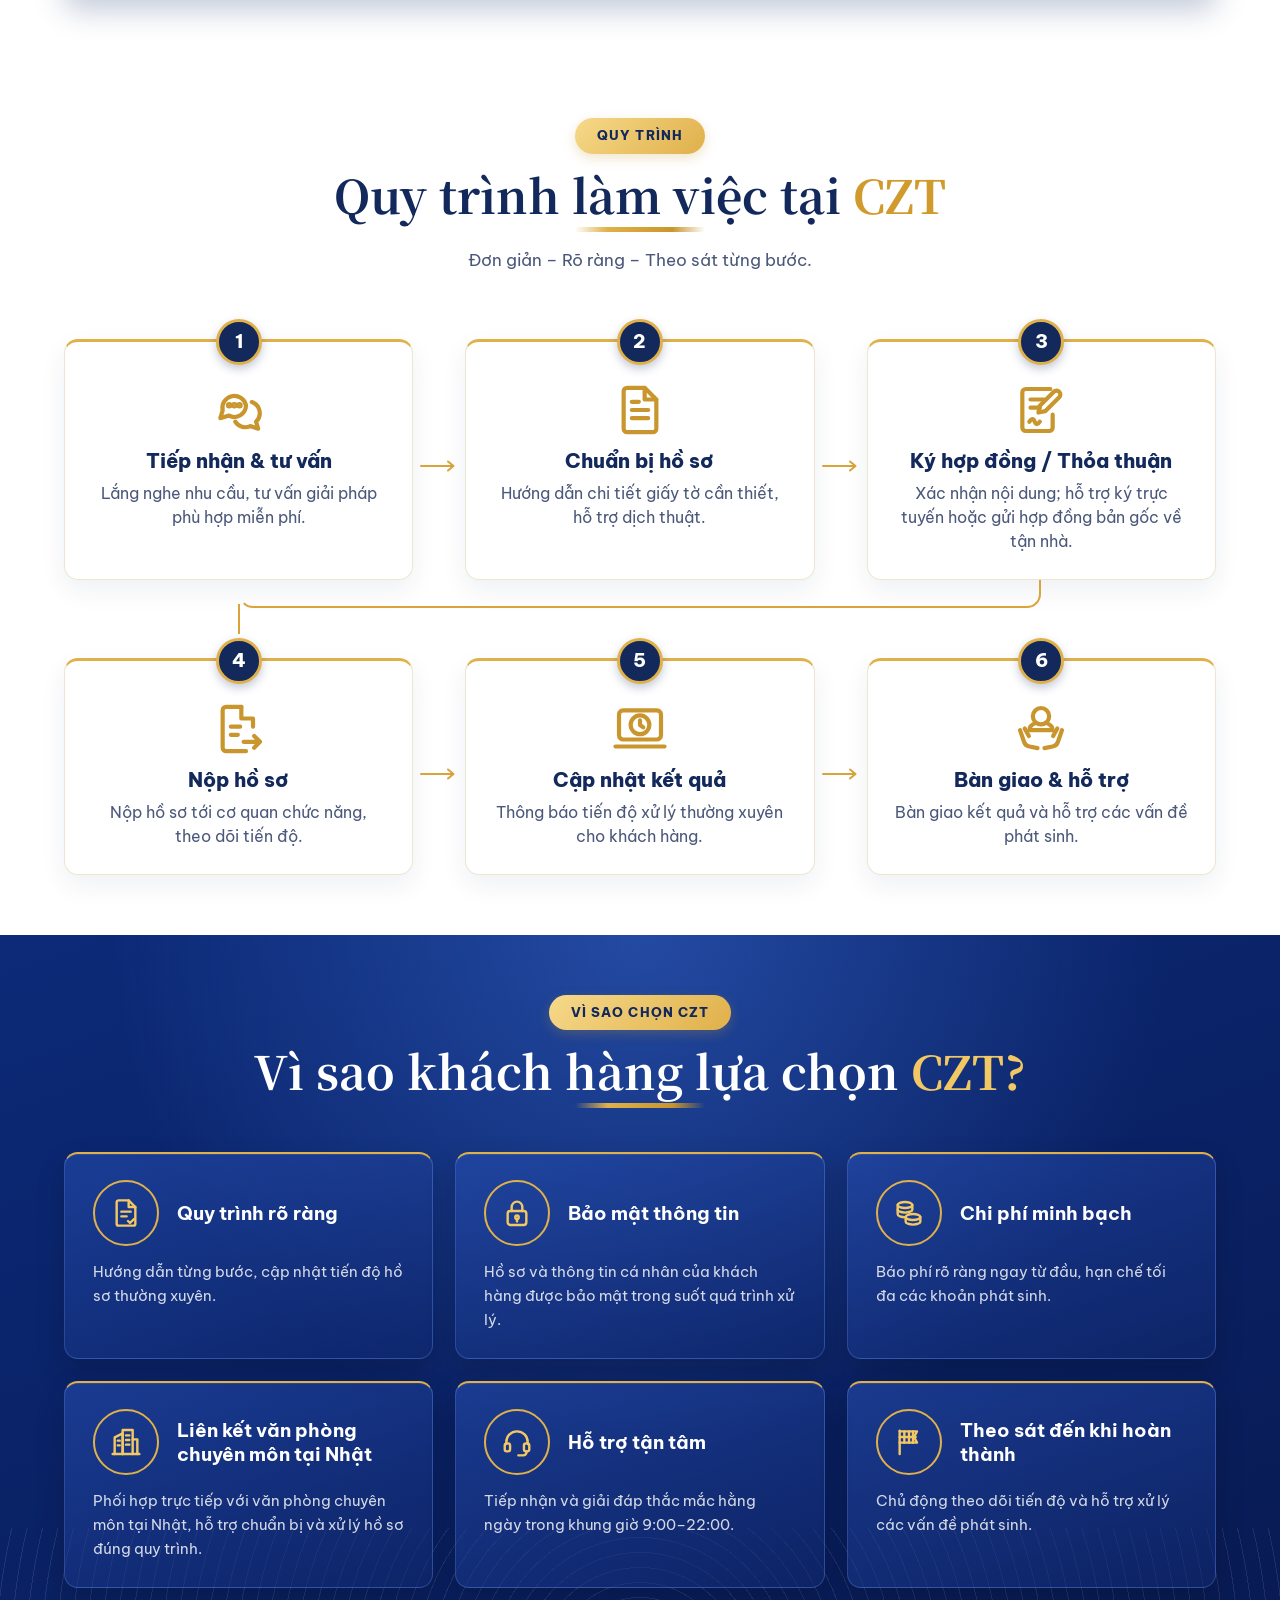
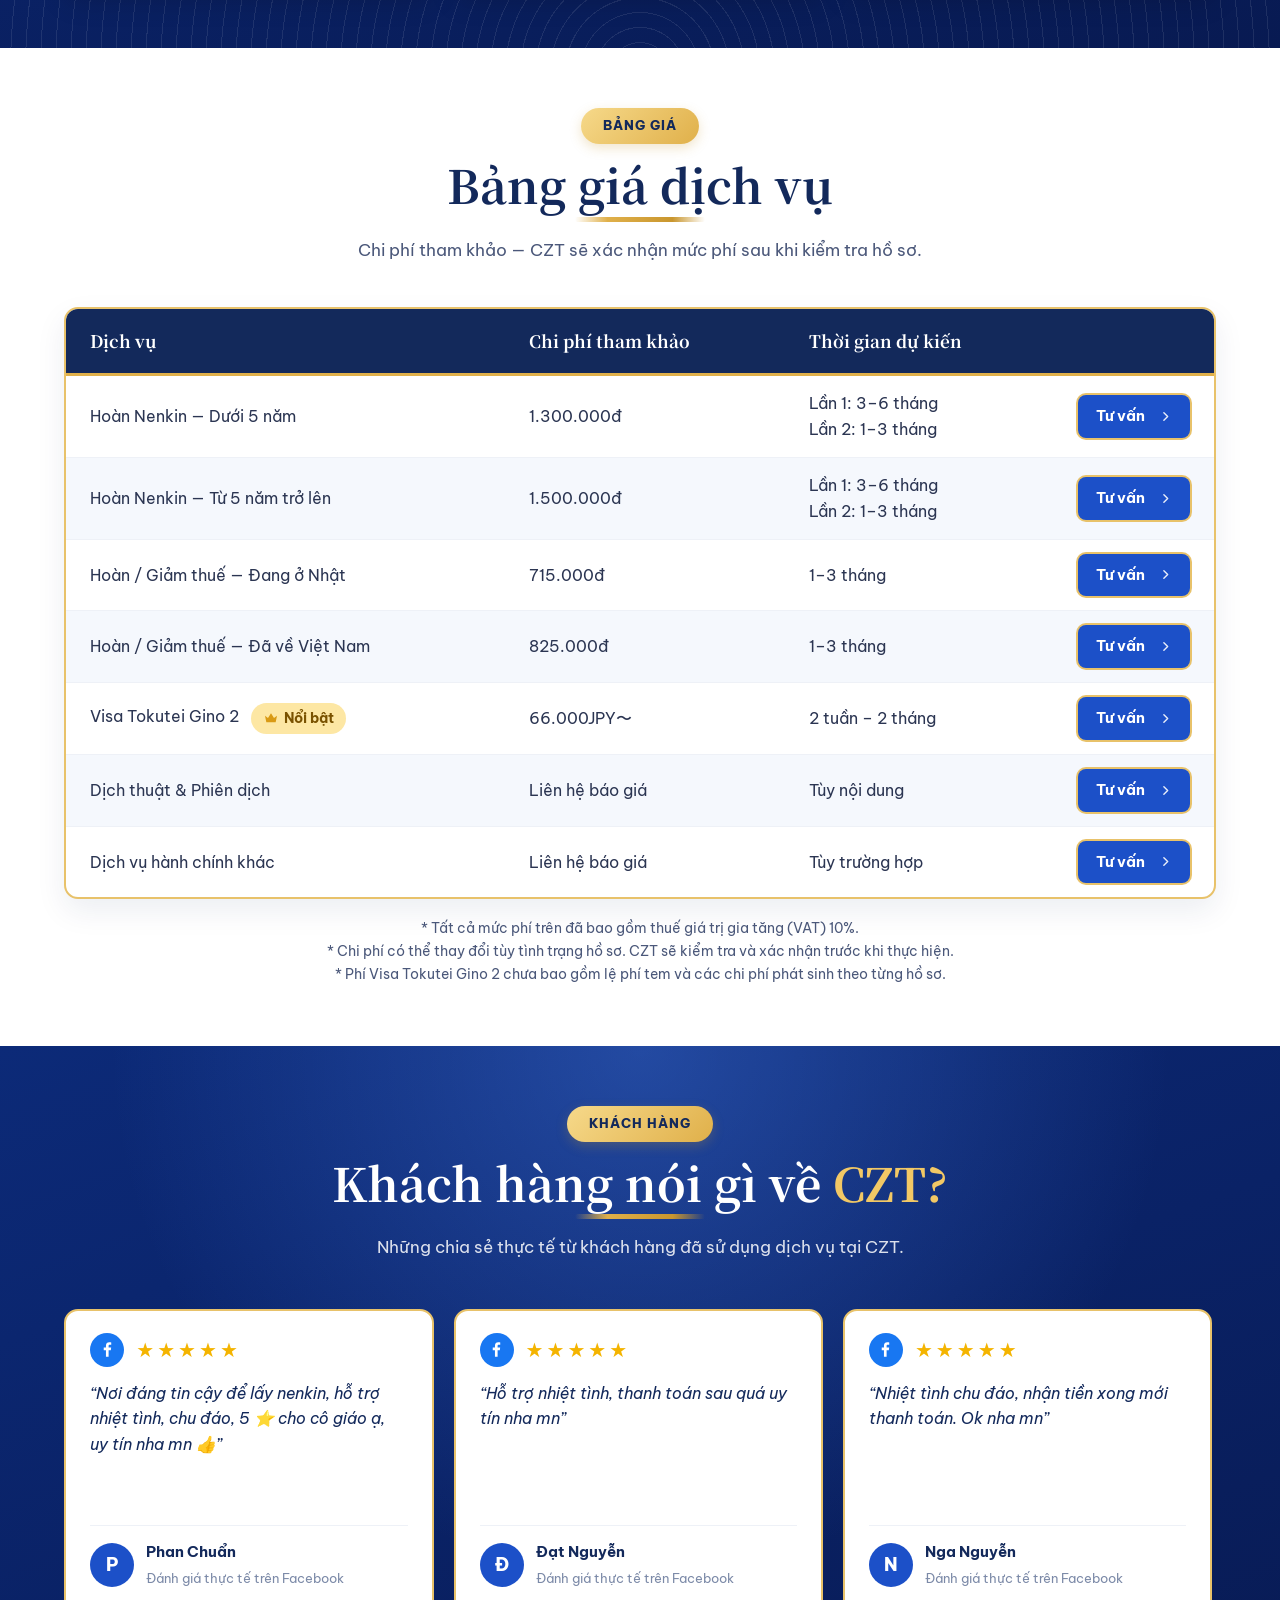
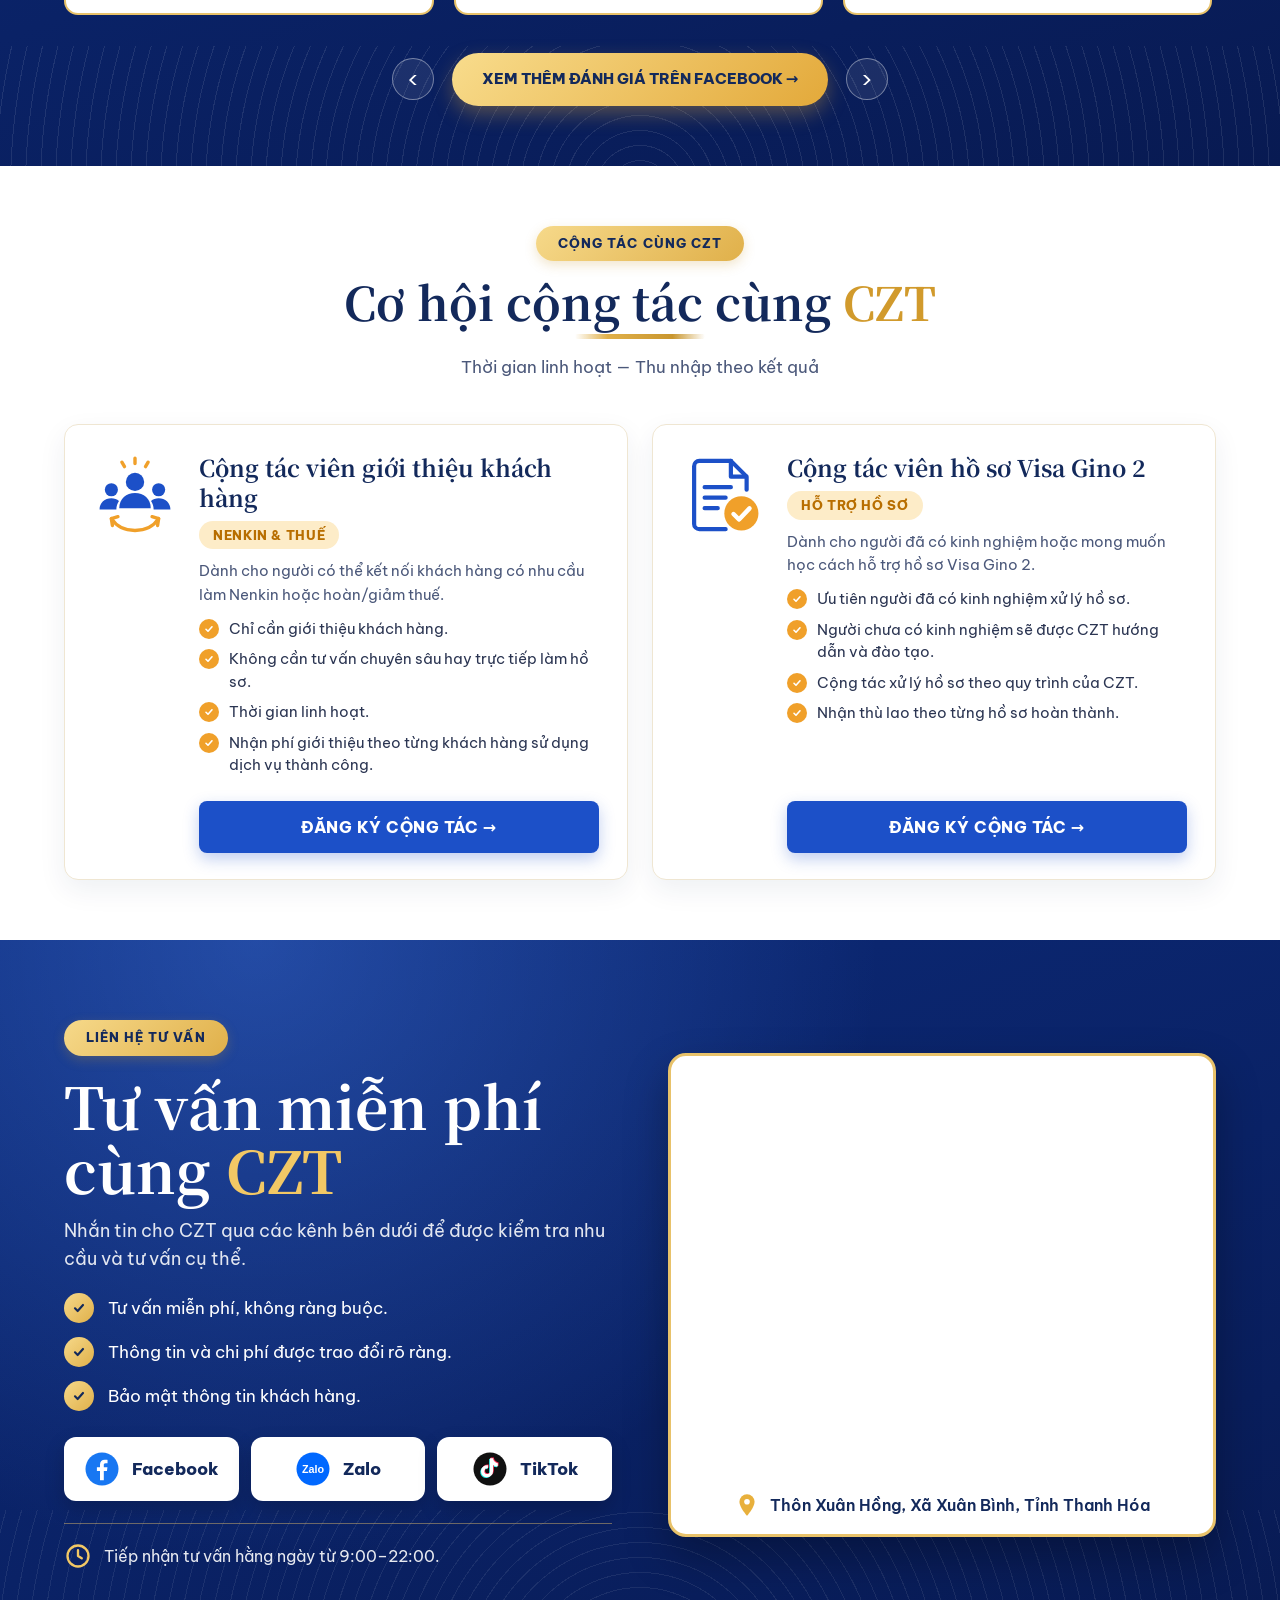
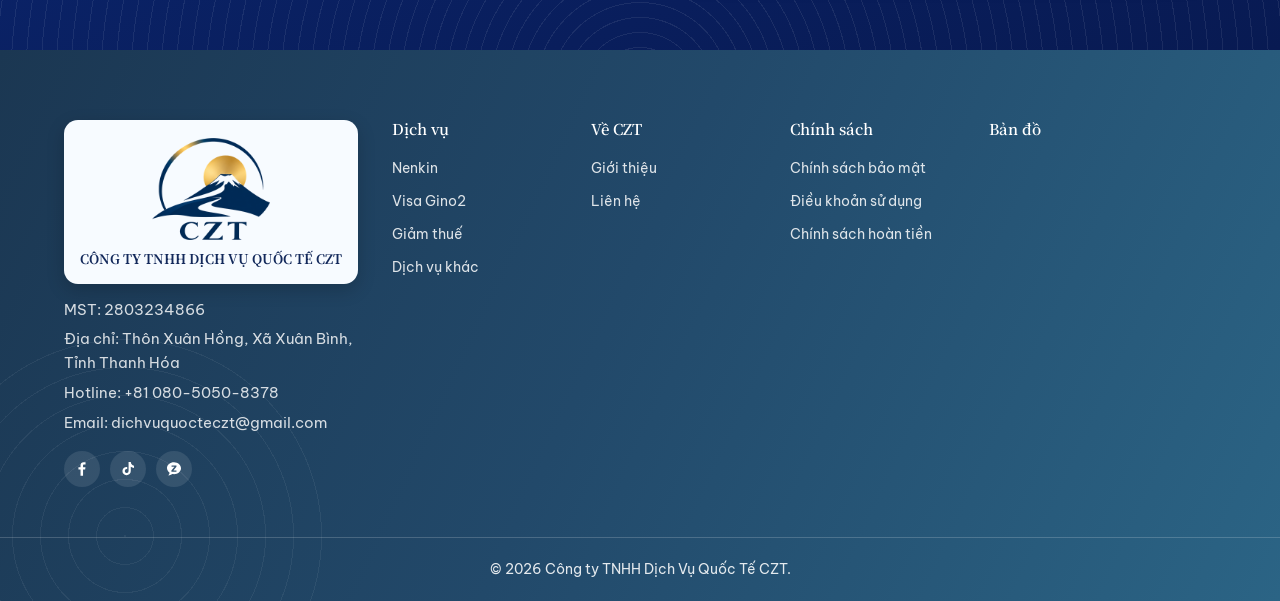
==== commit 88d166bd: "cập nhật đ.c thành Hùng Tiến" ====
--- a/index.html
+++ b/index.html
@@ -430,7 +430,7 @@
       <iframe title="Vị trí CZT trên Google Maps" src="https://www.google.com/maps?q=H%E1%BB%93ng%20Ti%E1%BA%BFn%2C%20Xu%C3%A2n%20B%C3%ACnh%2C%20Thanh%20H%C3%B3a%2C%20Vietnam&amp;output=embed" loading="lazy" referrerpolicy="no-referrer-when-downgrade"></iframe>
       <a class="hm-contact__addr" href="https://www.google.com/maps/search/?api=1&amp;query=H%E1%BB%93ng%20Ti%E1%BA%BFn%2C%20Xu%C3%A2n%20B%C3%ACnh%2C%20Thanh%20H%C3%B3a%2C%20Vietnam" target="_blank" rel="noopener">
         <svg viewBox="0 0 24 24" aria-hidden="true"><path fill="#e8b03c" d="M12 2a7 7 0 0 0-7 7c0 5.2 7 13 7 13s7-7.8 7-13a7 7 0 0 0-7-7z"/><circle cx="12" cy="9" r="2.6" fill="#fff"/></svg>
-        <span>Thôn Hùng Tiến, Xã Xuân Bình, Tỉnh Thanh Hóa</span>
+        <span>Thôn Xuân Hồng, Xã Xuân Bình, Tỉnh Thanh Hóa</span>
       </a>
     </div>
   </div>
@@ -445,7 +445,7 @@
         <strong>Công ty TNHH Dịch Vụ Quốc Tế CZT</strong>
       </div>
       <p>MST: 2803234866</p>
-      <p>Địa chỉ: Thôn Hùng Tiến, Xã Xuân Bình, Tỉnh Thanh Hóa</p>
+      <p>Địa chỉ: Thôn Xuân Hồng, Xã Xuân Bình, Tỉnh Thanh Hóa</p>
       <p>Hotline: +81 080-5050-8378</p>
       <p>Email: dichvuquocteczt@gmail.com</p>
       <div class="footer__socials">
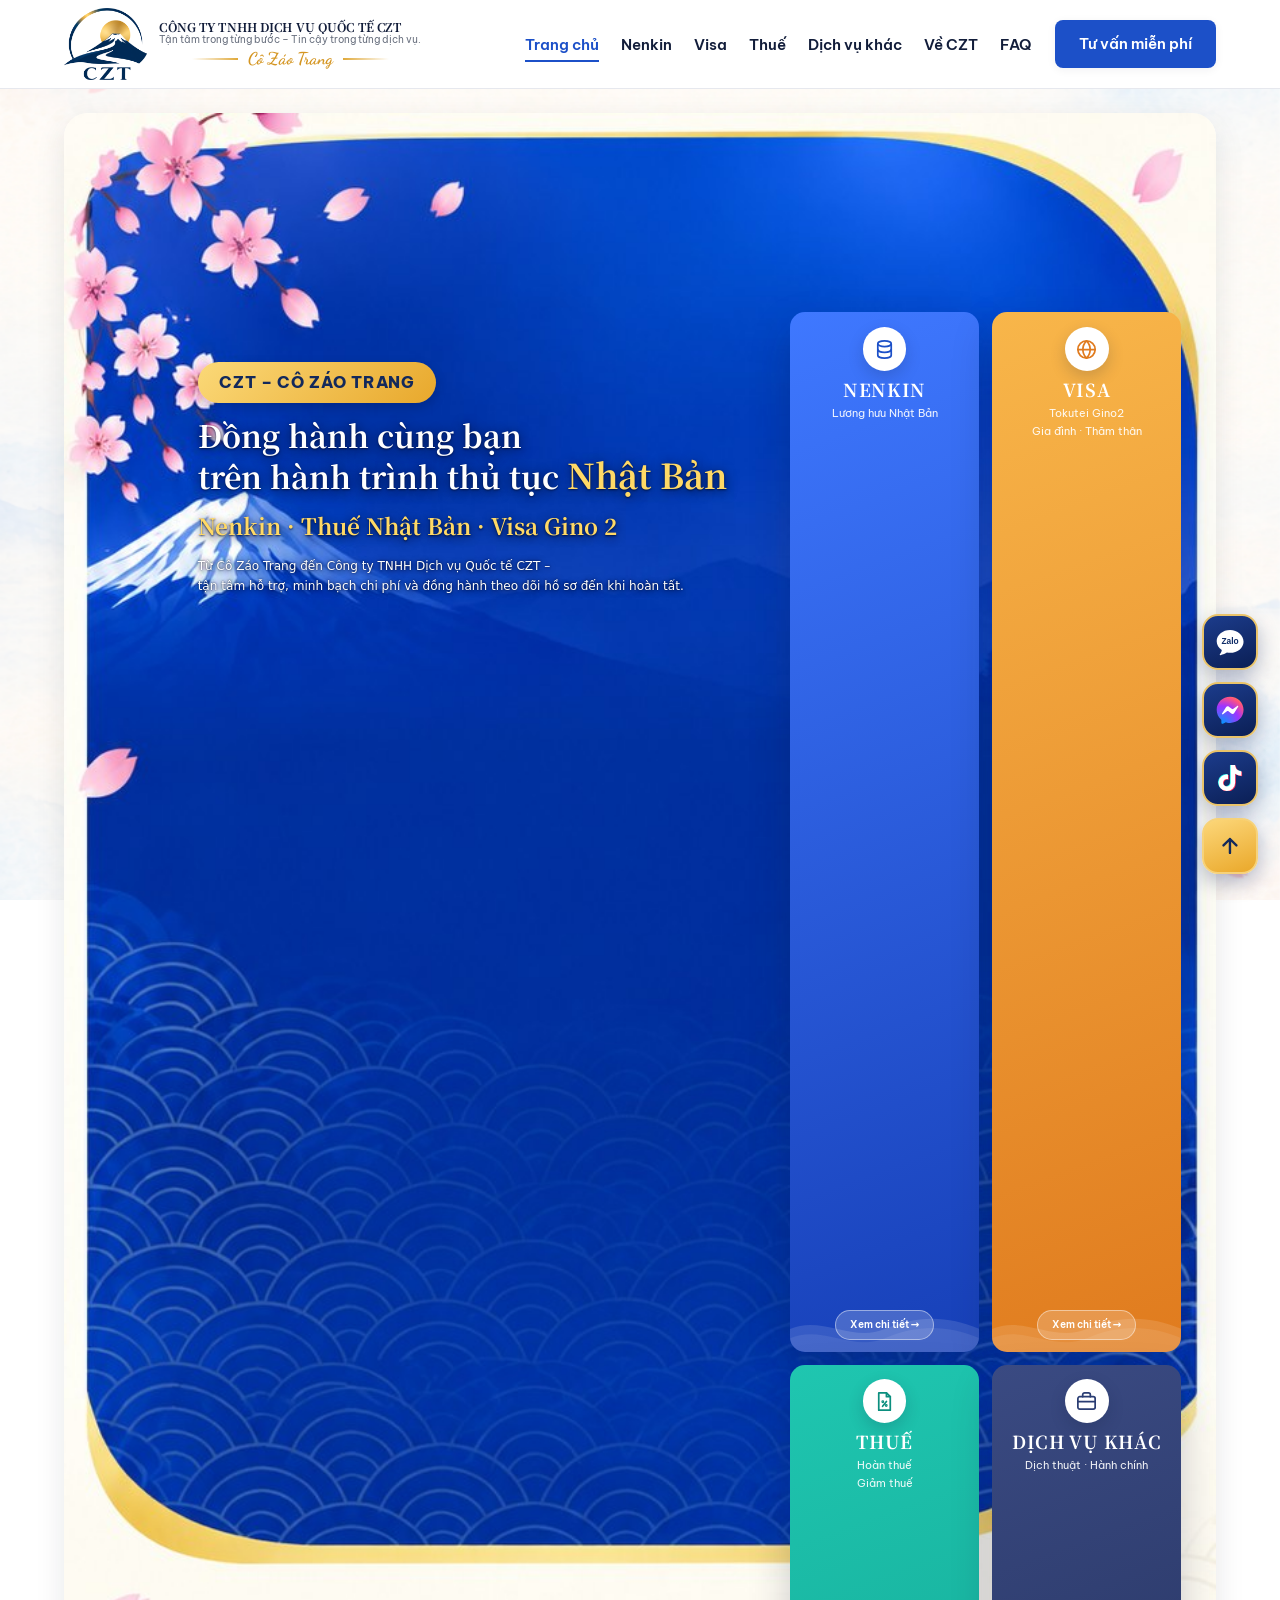
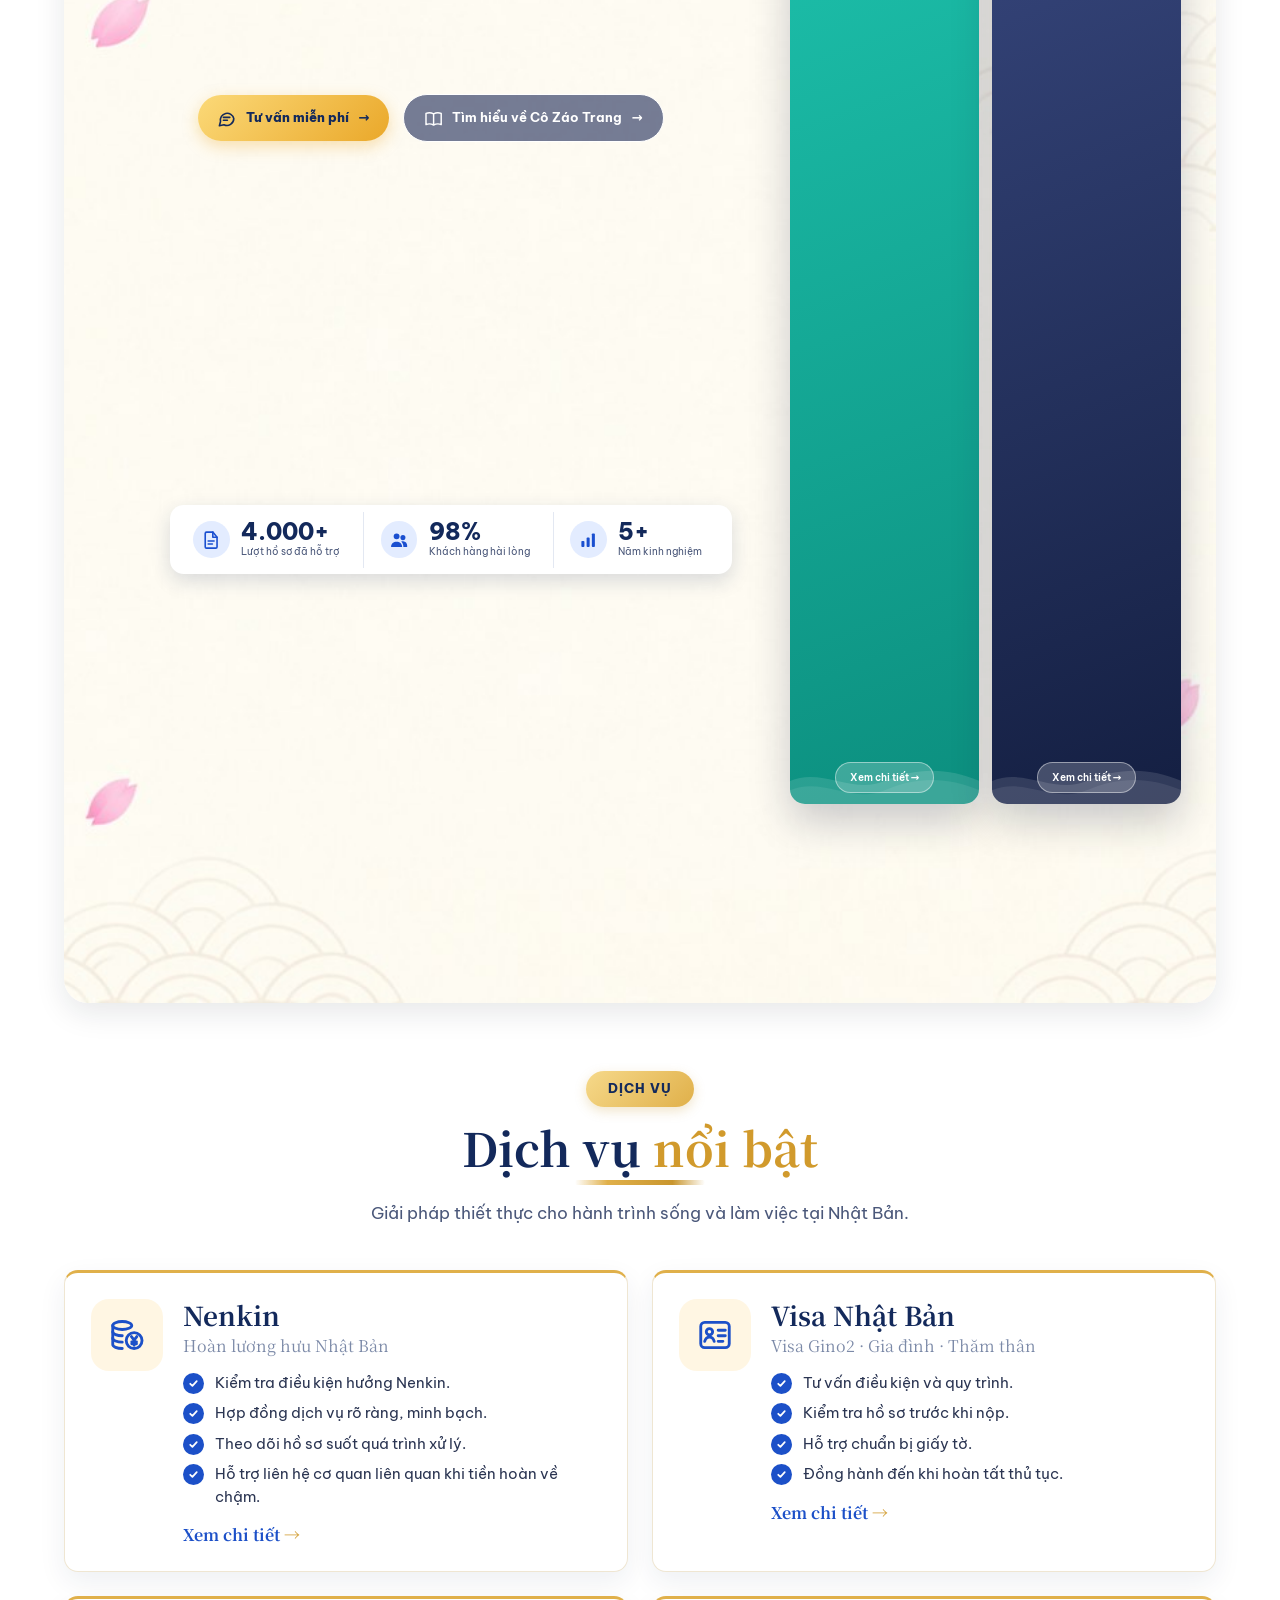
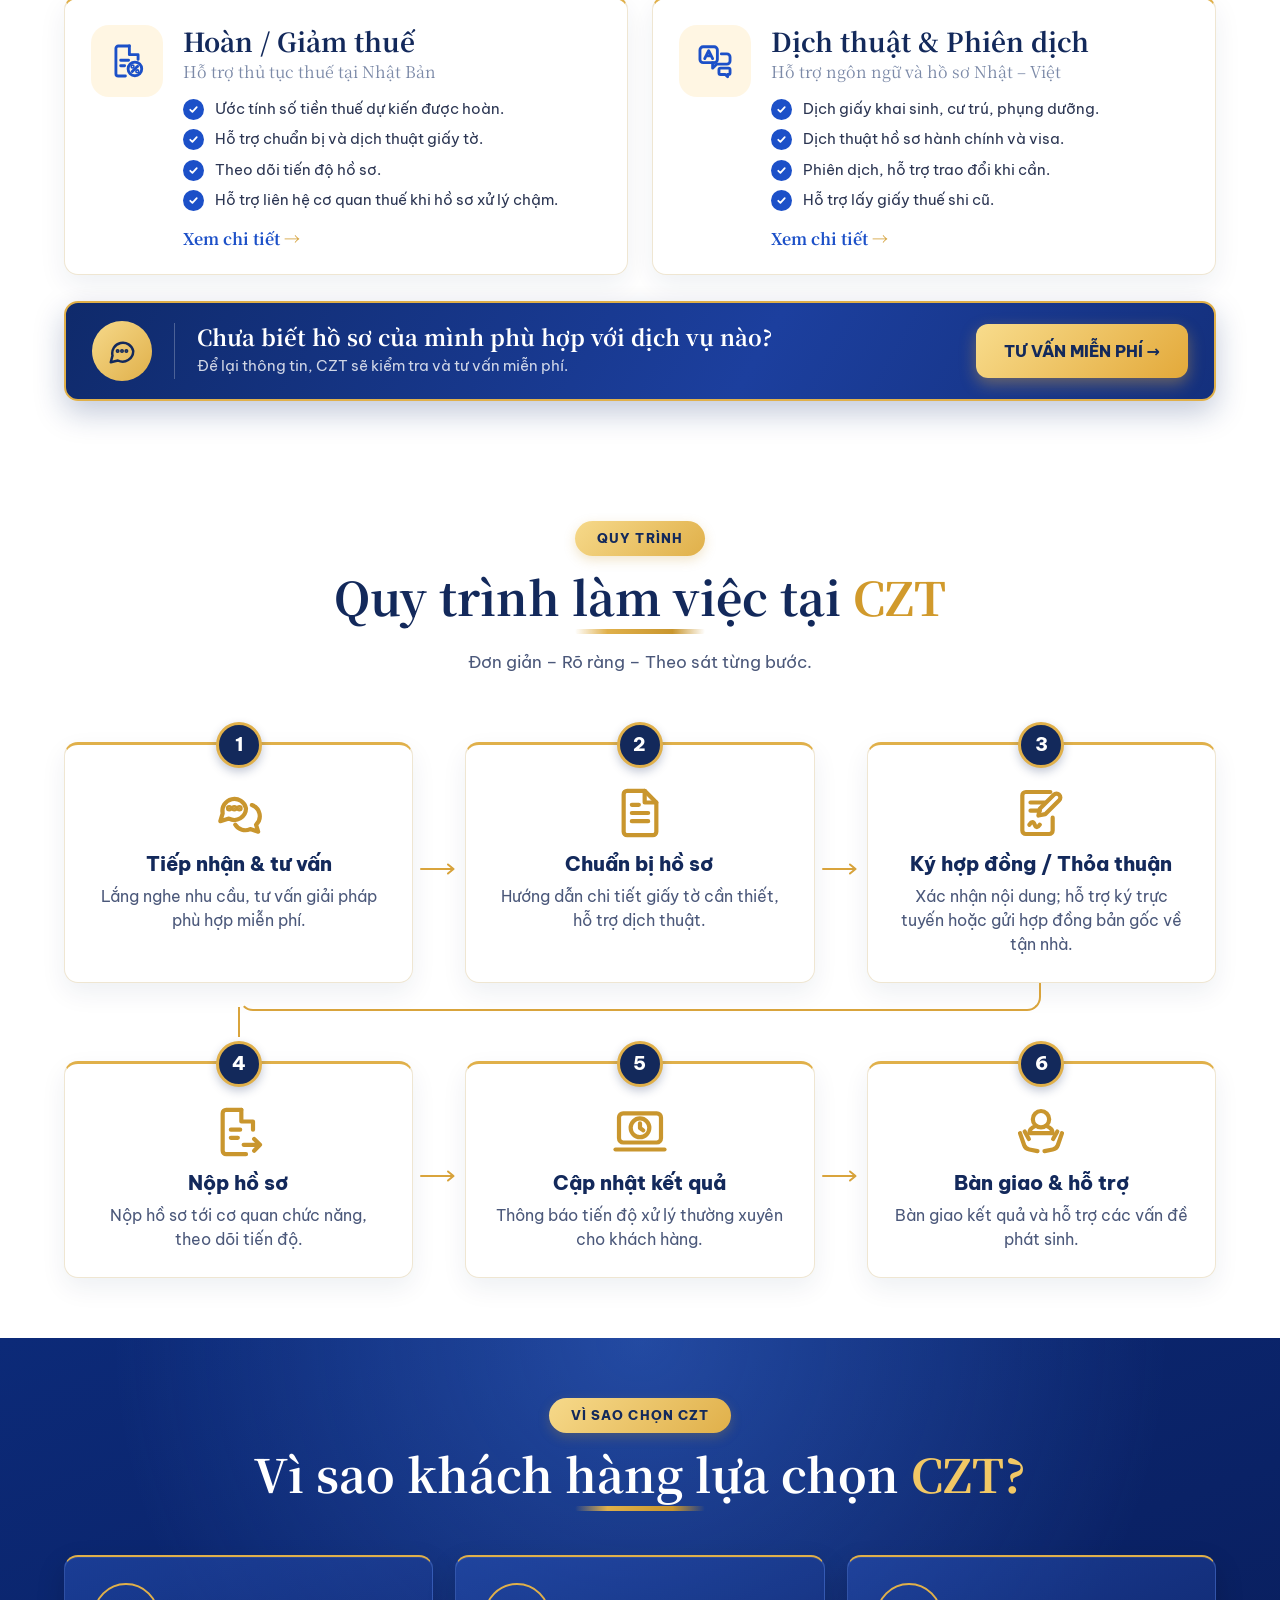
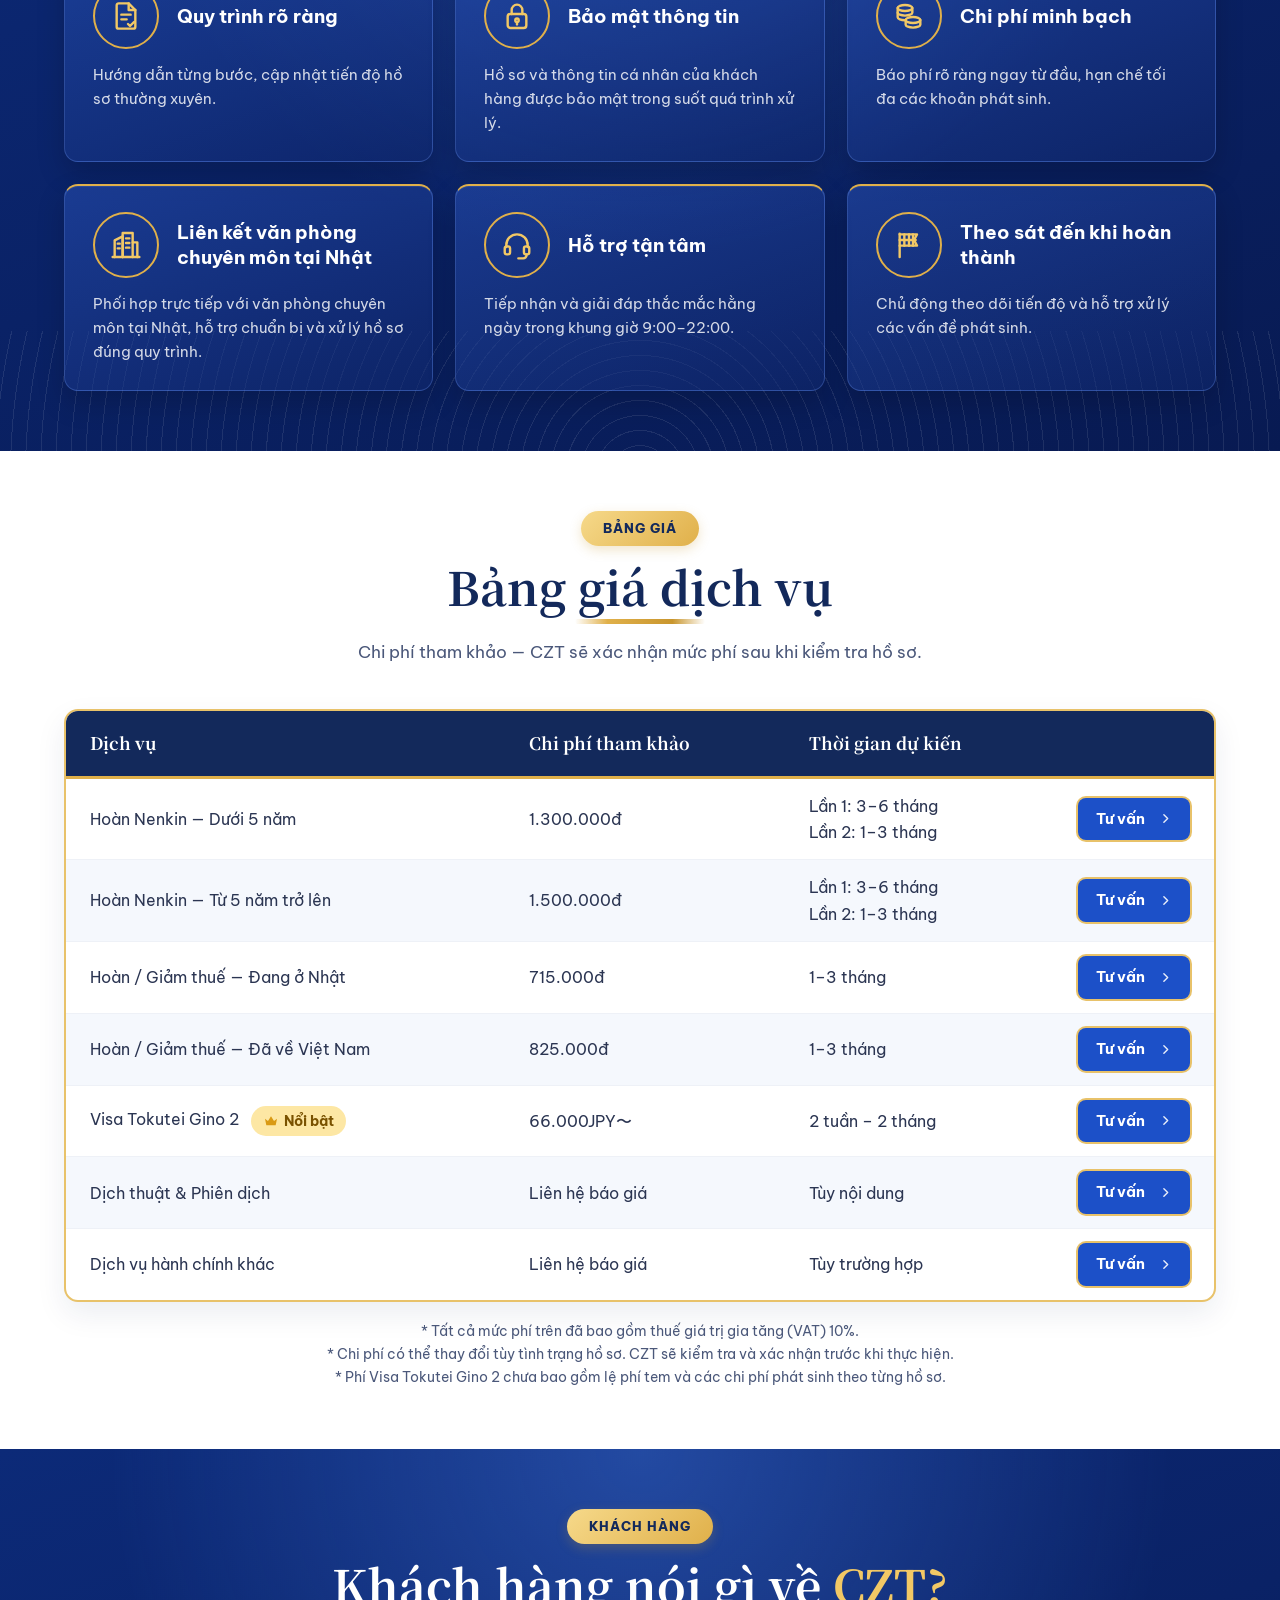
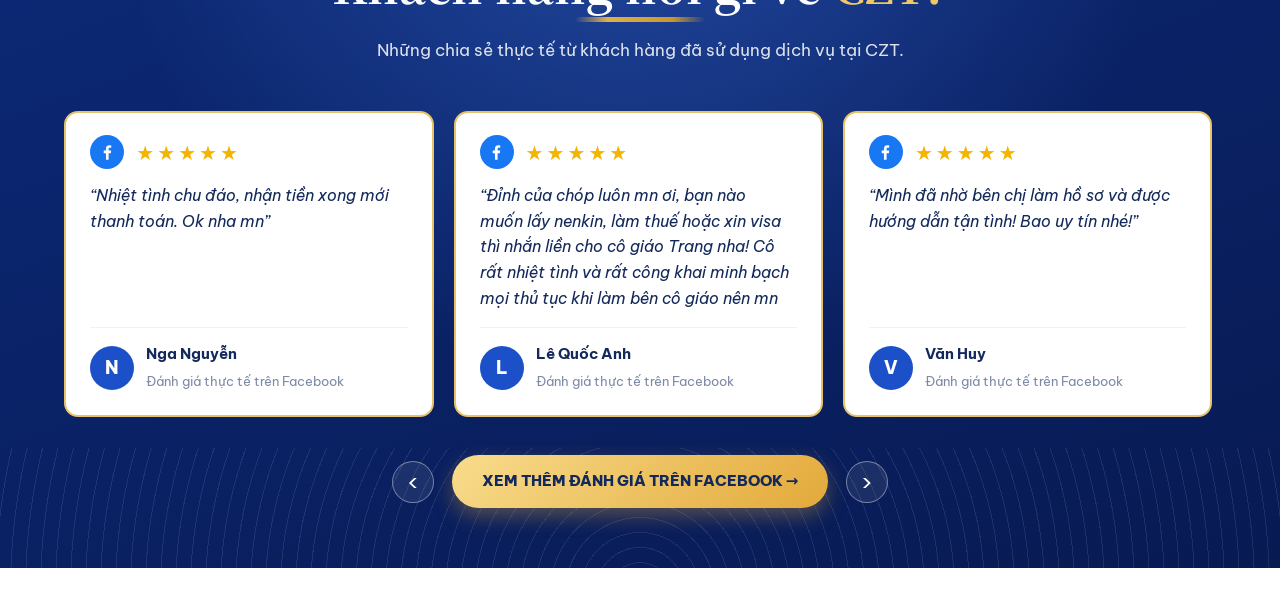
==== commit fd04be3f: "feat: cập nhật nội dung trang chính sách và điều khoản" ====
--- a/index.html
+++ b/index.html
@@ -468,9 +468,11 @@
     </div>
     <div class="footer__col">
       <h4>Chính sách</h4>
-      <a href="policy.html#privacy">Chính sách bảo mật</a>
+      <a href="policy.html#privacy">Bảo mật thông tin</a>
       <a href="policy.html#terms">Điều khoản sử dụng</a>
-      <a href="policy.html#refund">Chính sách hoàn tiền</a>
+      <a href="policy.html#refund">Thanh toán & hoàn tiền</a>
+      <a href="policy.html#complaint">Giải quyết khiếu nại</a>
+      <a href="policy.html#contact">Thông tin liên hệ</a>
     </div>
     <div class="footer__col">
       <h4>Bản đồ</h4>
